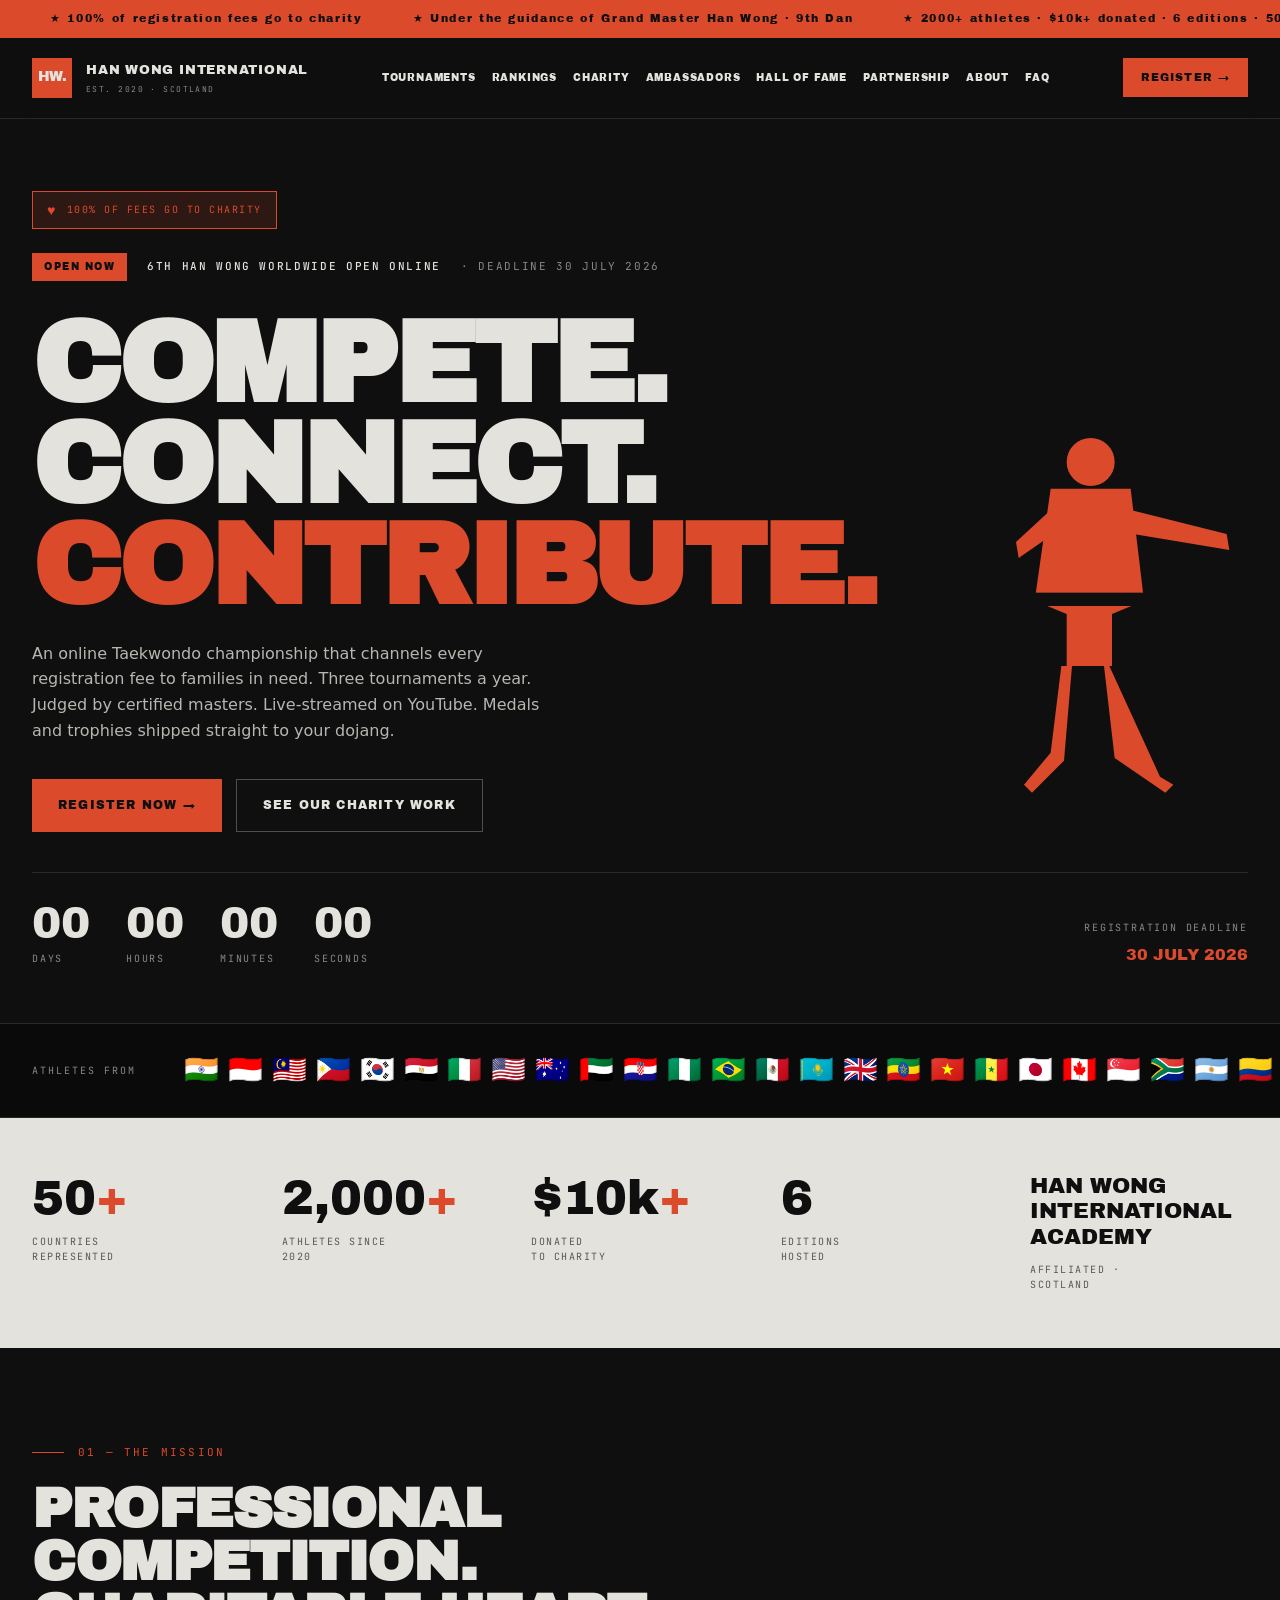
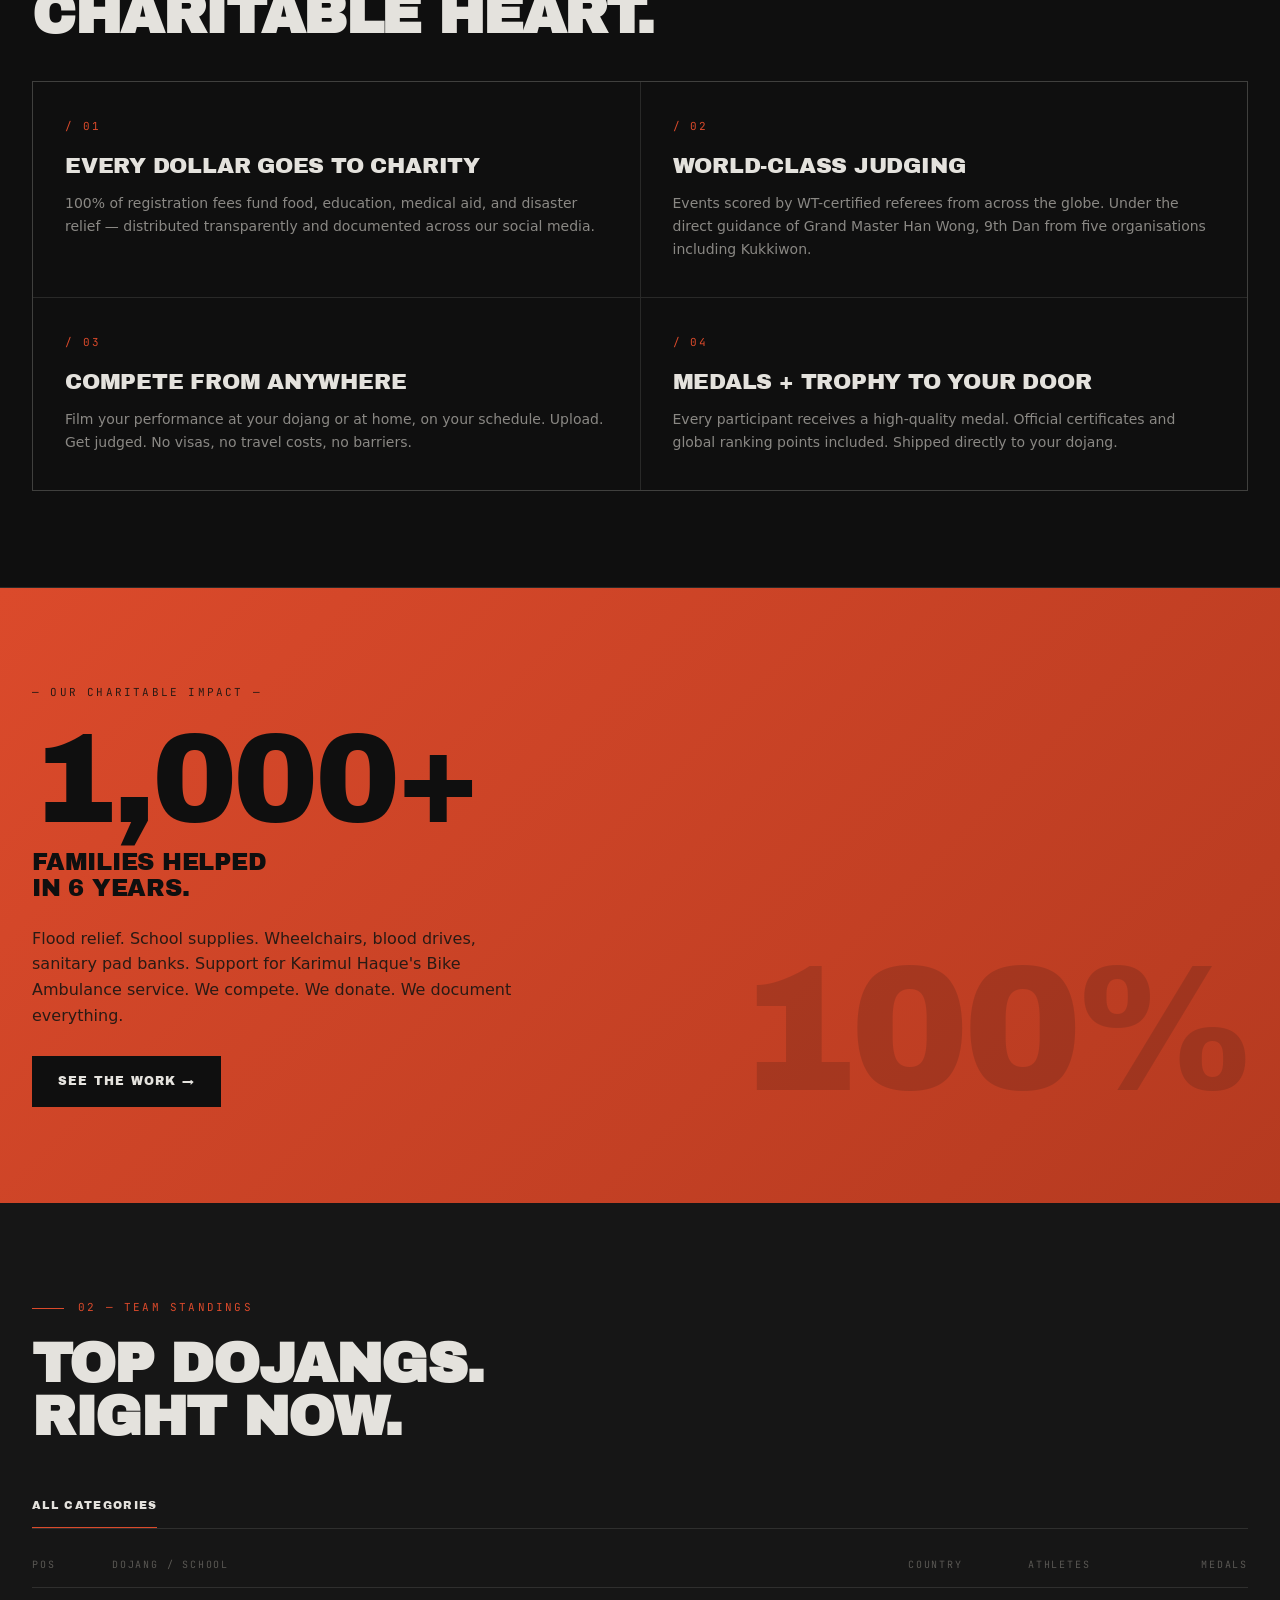
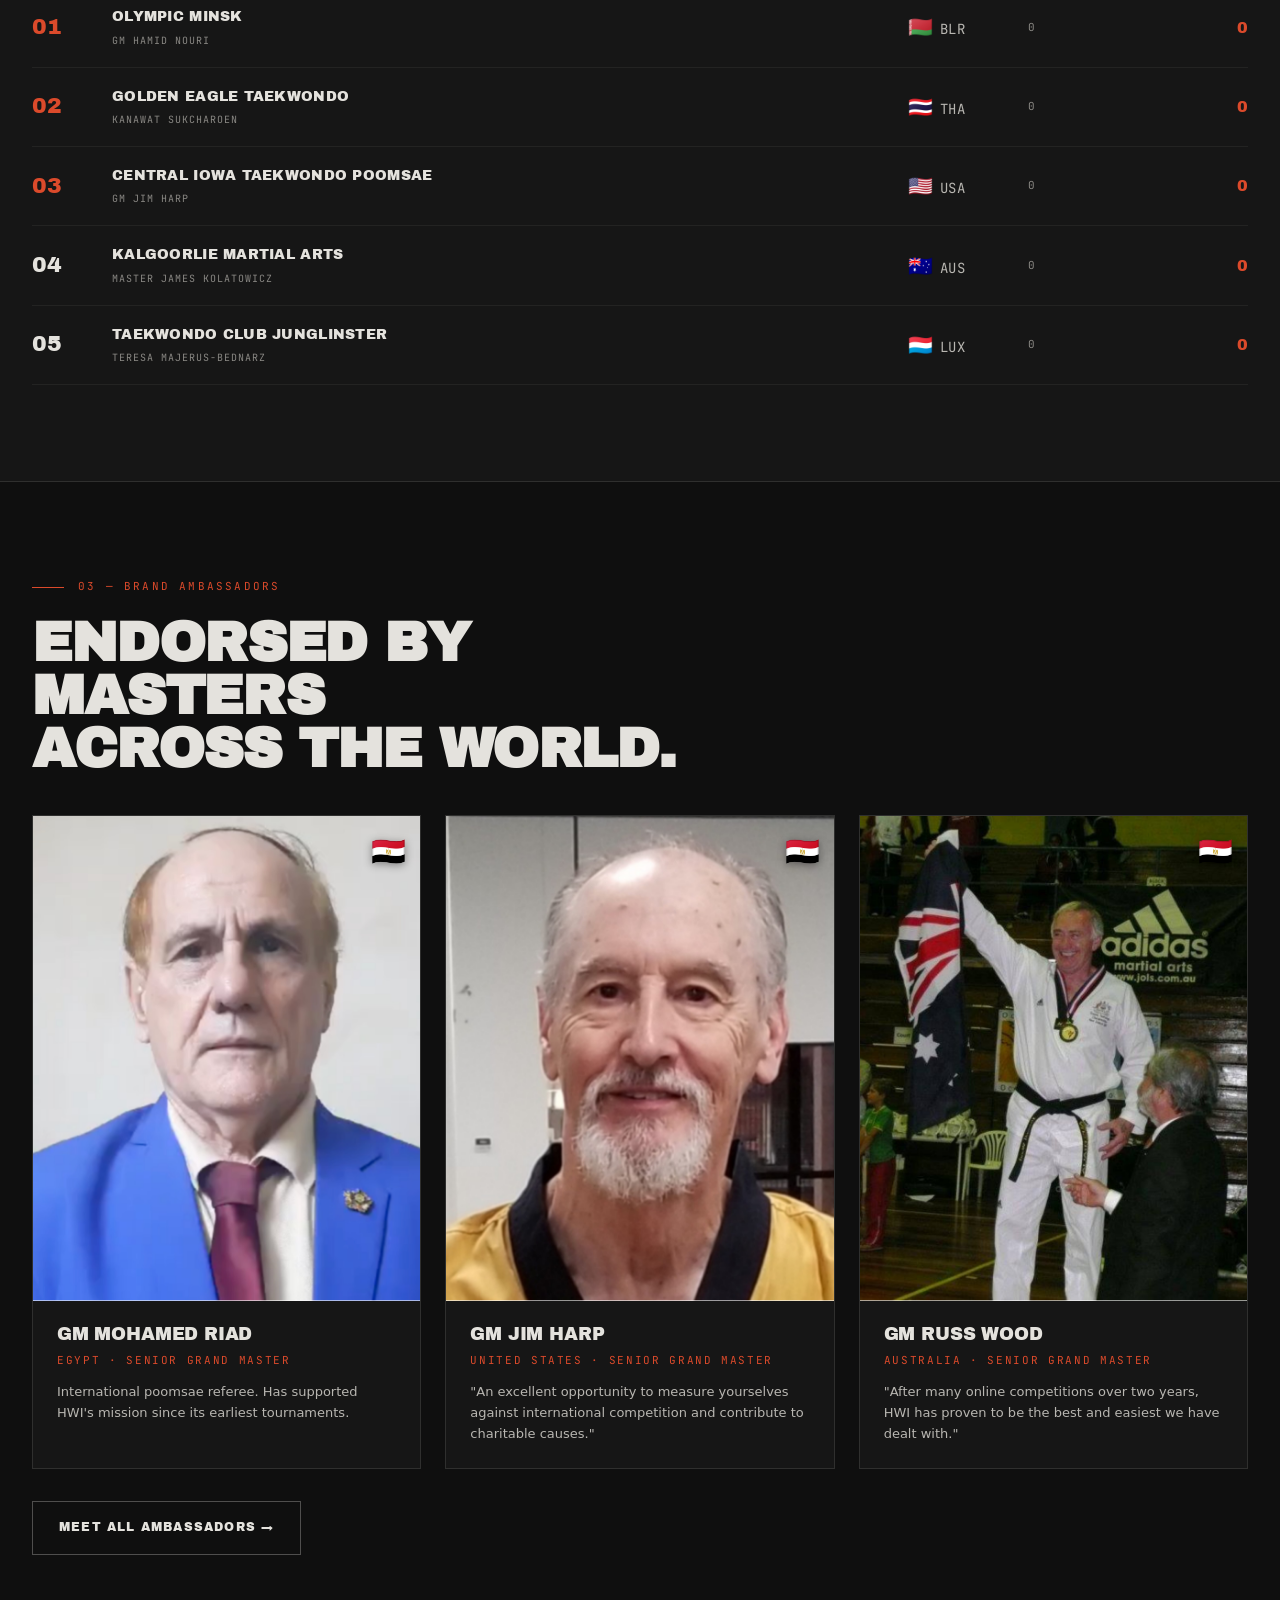
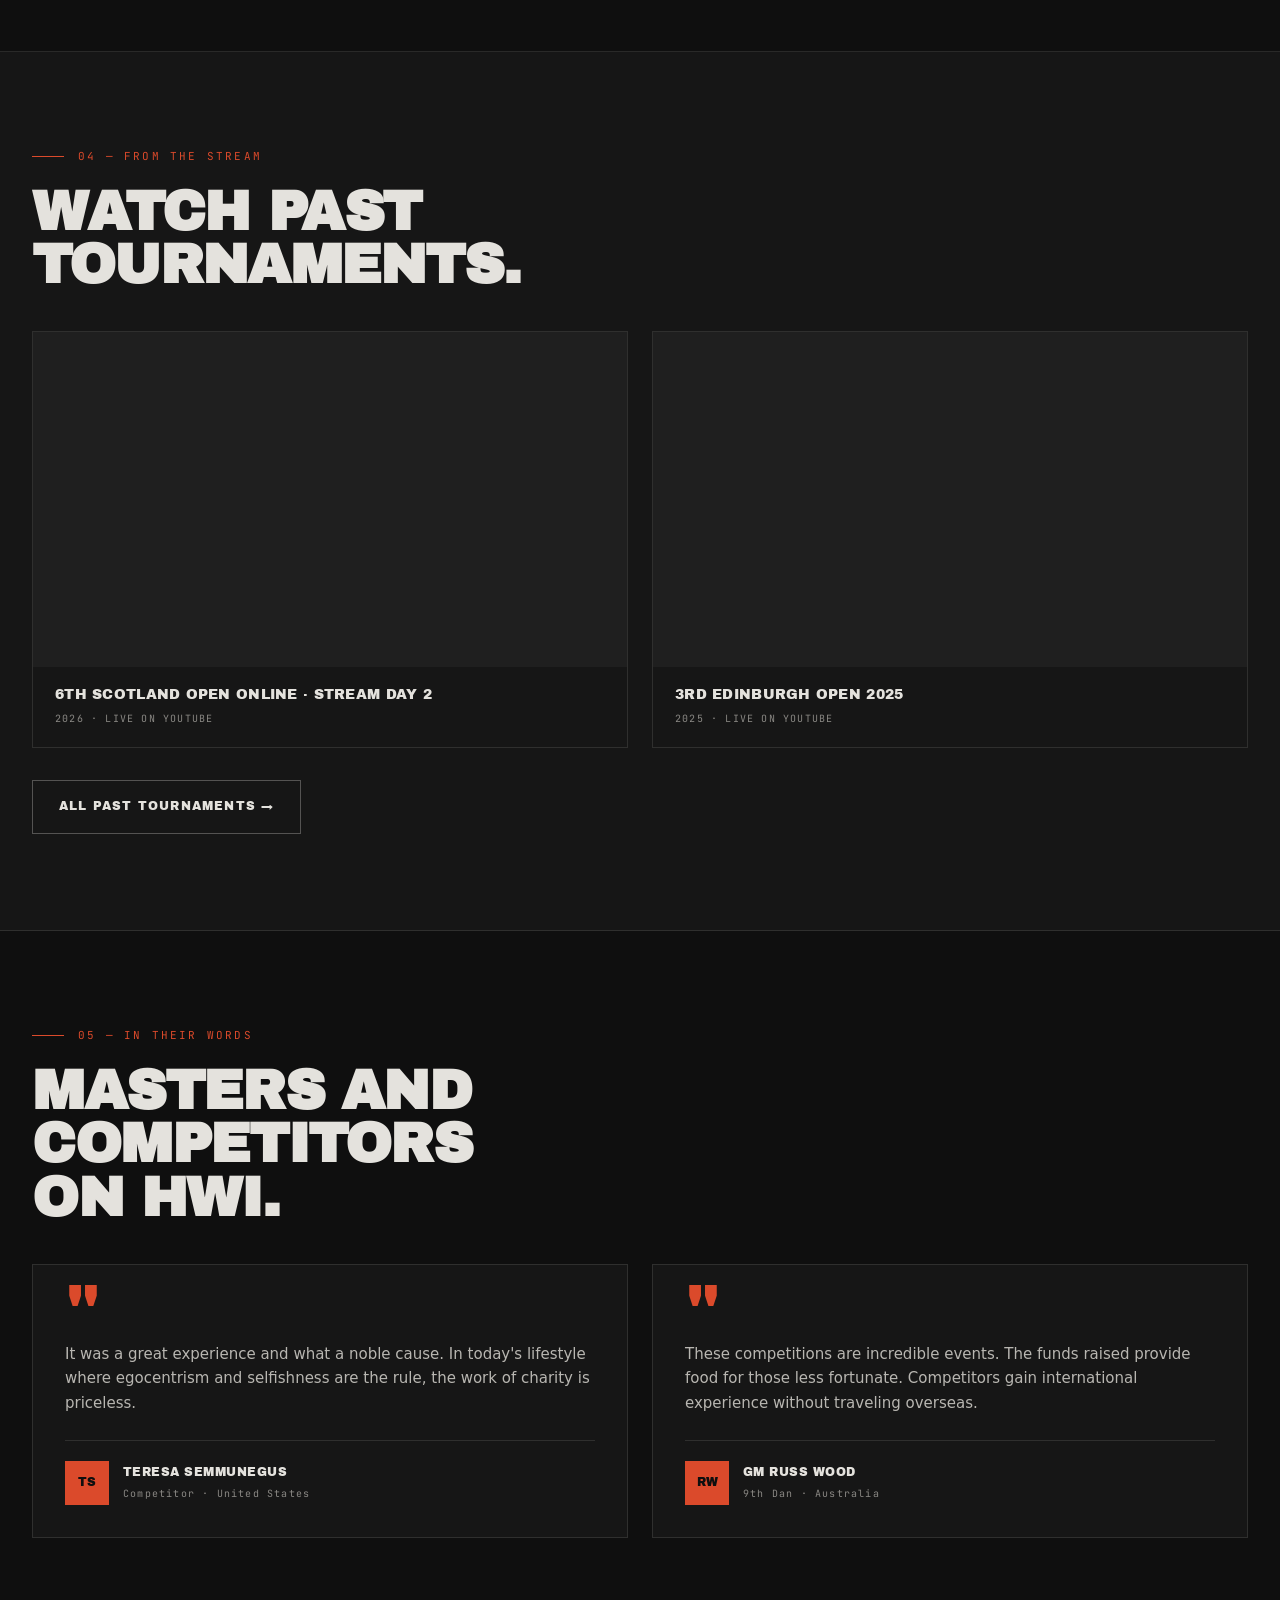
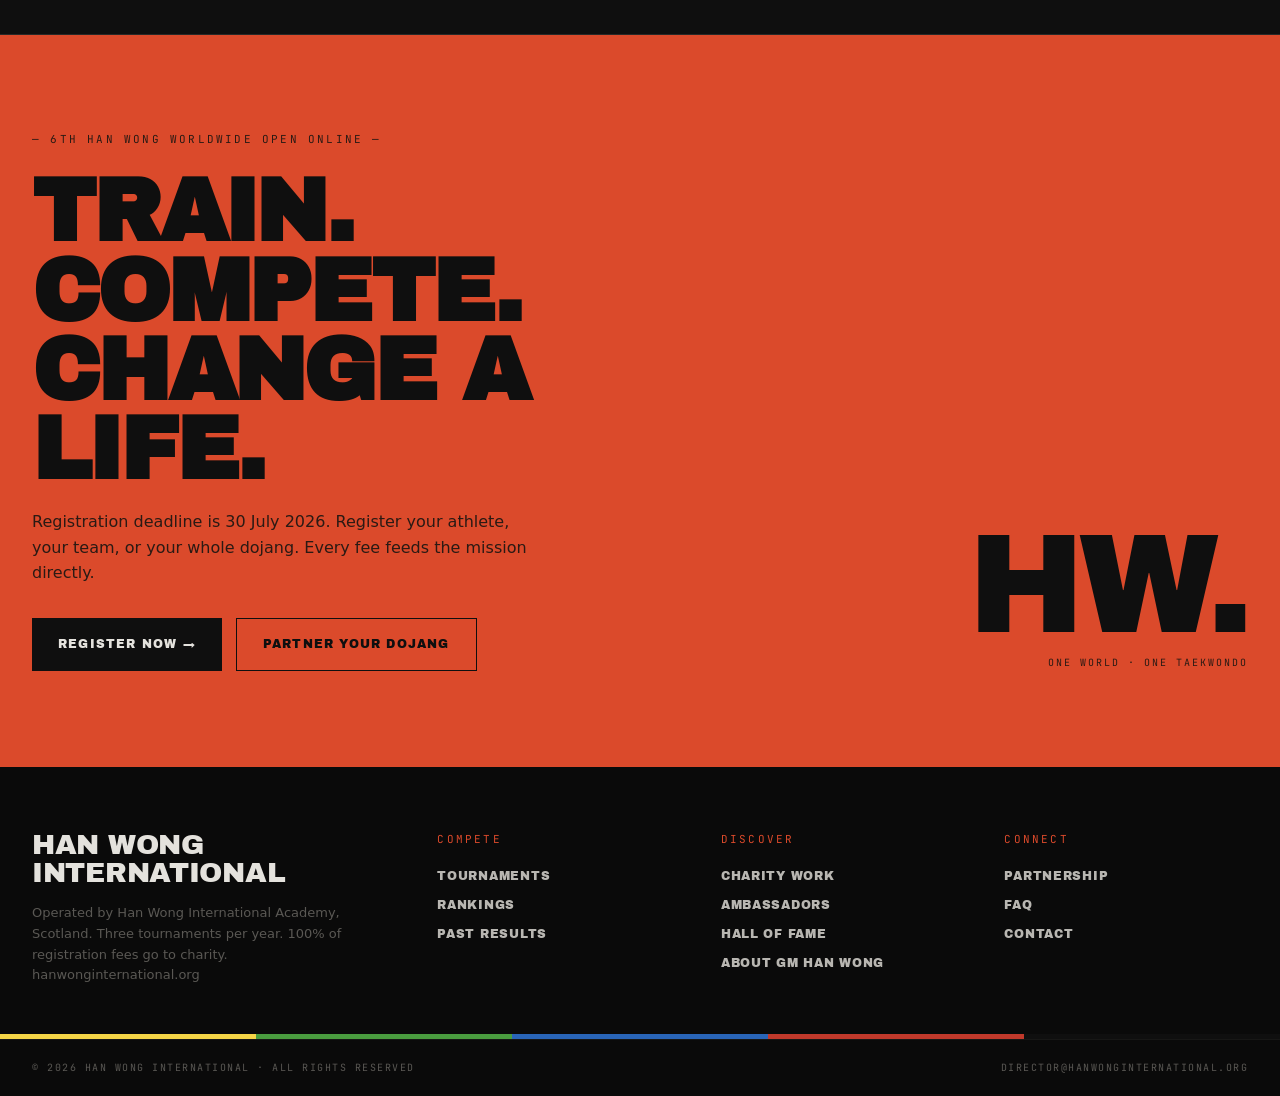
==== index.html @ 851ef368 "First Commit" ====
<!DOCTYPE html>
<html lang="en">
<head>
<meta charset="UTF-8">
<meta name="viewport" content="width=device-width, initial-scale=1.0">
<title>Han Wong International — Compete. Connect. Contribute.</title>
<meta name="description" content="Online Taekwondo championship organised from Scotland. 100% of registration fees go to charity. Under the guidance of Grand Master Han Wong, 9th Dan.">
<link rel="preconnect" href="https://fonts.googleapis.com">
<link rel="preconnect" href="https://fonts.gstatic.com" crossorigin>
<link href="https://fonts.googleapis.com/css2?family=Archivo+Black&family=JetBrains+Mono:wght@400;500&display=swap" rel="stylesheet">
<link href="https://fonts.bunny.net/css?family=aileron:400,500,700" rel="stylesheet">
<link rel="stylesheet" href="assets/styles.css">
<link rel="icon" type="image/png" href="assets/logo.png">


</head>
<body>

  <!-- HWI Registration Popup -->
<div class="hwi-popup-overlay" id="hwiPopup">
  <div class="hwi-popup">
    <button class="hwi-popup-close" onclick="closeHwiPopup()">✕</button>
    <div class="hwi-popup-tag">★ Han Wong International</div>
    <h2>Stay in the<br>loop.</h2>
    <p>Get tournament announcements, registration deadlines, results, and charity updates — straight to your inbox. No spam. One email per tournament cycle.</p>
    <form class="hwi-popup-form" action="https://formspree.io/f/xbdvjlvo" method="POST" onsubmit="handleHwiSubmit(event)">
      <input type="text" name="name" placeholder="Your name" required>
      <input type="email" name="email" placeholder="Your email address" required>
      <input type="hidden" name="source" value="Popup Signup">
      <button type="submit">Subscribe to Updates →</button>
    </form>
    <div class="hwi-popup-success" id="hwiSuccess">You're in. We'll be in touch.</div>
    <button class="hwi-popup-skip" onclick="closeHwiPopup()">No thanks, maybe later</button>
  </div>
</div>

<script>
(function() {
  var shownCount = 0;

  function showPopup() {
    if (shownCount >= 2) return;
    document.getElementById('hwiPopup').classList.add('active');
    shownCount++;
  }

  function closeHwiPopup() {
    document.getElementById('hwiPopup').classList.remove('active');
    if (shownCount < 2) {
      setTimeout(showPopup, 20000);
    }
  }

  window.closeHwiPopup = closeHwiPopup;

  window.handleHwiSubmit = function(e) {
    e.preventDefault();
    var form = e.target;
    fetch(form.action, {
      method: 'POST',
      body: new FormData(form),
      headers: { 'Accept': 'application/json' }
    }).then(function() {
      form.style.display = 'none';
      document.getElementById('hwiSuccess').style.display = 'block';
      setTimeout(function() {
        document.getElementById('hwiPopup').classList.remove('active');
      }, 2500);
    });
  };

  setTimeout(showPopup, 8000);
})();
</script>
<div class="ticker">
  <div class="ticker-track">
    <span>★ 100% of registration fees go to charity</span>
    <span>★ Under the guidance of Grand Master Han Wong · 9th Dan</span>
    <span>★ 2000+ athletes · $10k+ donated · 6 editions · 50+ countries</span>
    <span>★ 100% of registration fees go to charity</span>
    <span>★ Under the guidance of Grand Master Han Wong · 9th Dan</span>
    <span>★ 2000+ athletes · $10k+ donated · 6 editions · 50+ countries</span>
  </div>
</div>

<header class="nav">
  <div class="nav-inner">
    <a class="brand" href="index.html">
      <div class="brand-mark">HW.</div>
      <div class="brand-name">Han Wong International<span class="sub">Est. 2020 · Scotland</span></div>
    </a>
    <nav class="navlinks">
      <a href="tournaments.html">Tournaments</a>
      <a href="rankings.html">Rankings</a>
      <a href="charity.html">Charity</a>
      <a href="brand-ambassadors.html">Ambassadors</a>
      <a href="hall-of-fame.html">Hall of Fame</a>
      <a href="partnership.html">Partnership</a>
      <a href="about.html">About</a>
      <a href="faq.html">FAQ</a>
    </nav>
    <a class="btn btn-primary btn-sm" href="https://forms.gle/E5Y1nCm2iuvZ8F46A" target="_blank">Register →</a>
    <button class="nav-toggle" aria-label="Menu">Menu</button>
  </div>
</header>

<section class="hero">
  <div class="wrap">
    <div class="charity-badge">100% of fees go to charity</div>
    <div class="hero-meta">
      <span class="pill">Open Now</span>
      <span><b>6th Han Wong Worldwide Open Online</b></span>
      <span>· Deadline 30 July 2026</span>
    </div>

    <div class="hero-grid">
      <div>
        <h1>Compete.<br>Connect.<br><span class="accent">Contribute.</span></h1>
        <p class="hero-sub">An online Taekwondo championship that channels every registration fee to families in need. Three tournaments a year. Judged by certified masters. Live-streamed on YouTube. Medals and trophies shipped straight to your dojang.</p>
        <div class="hero-actions">
          <a class="btn btn-primary" href="https://forms.gle/E5Y1nCm2iuvZ8F46A" target="_blank">Register Now →</a>
          <a class="btn btn-ghost" href="https://www.facebook.com/profile.php?id=100063790375715&sk=photos" target="_blank">See Our Charity Work</a>
        </div>
      </div>
      <div class="hero-figure">
        <svg viewBox="0 0 240 320" xmlns="http://www.w3.org/2000/svg" aria-hidden="true">
          <g fill="#db4a2b">
            <circle cx="122" cy="42" r="18"/>
            <path d="M 92 62 L 152 62 L 162 146 L 138 156 L 138 195 L 104 195 L 104 156 L 80 146 Z"/>
            <rect x="78" y="140" width="86" height="10" fill="#0f0f0f"/>
            <path d="M 152 78 L 224 96 L 226 108 L 154 96 Z"/>
            <path d="M 92 78 L 66 102 L 68 114 L 94 96 Z"/>
            <path d="M 108 195 L 102 266 L 78 290 L 72 284 L 92 260 L 100 195 Z"/>
            <path d="M 136 195 L 174 278 L 184 284 L 178 290 L 140 264 L 132 195 Z"/>
          </g>
        </svg>
      </div>
    </div>

    <div class="countdown" data-countdown="2026-07-30T23:59:00Z">
      <div class="countdown-unit"><div class="countdown-num" data-d>00</div><div class="countdown-lbl">Days</div></div>
      <div class="countdown-unit"><div class="countdown-num" data-h>00</div><div class="countdown-lbl">Hours</div></div>
      <div class="countdown-unit"><div class="countdown-num" data-m>00</div><div class="countdown-lbl">Minutes</div></div>
      <div class="countdown-unit"><div class="countdown-num" data-s>00</div><div class="countdown-lbl">Seconds</div></div>
      <div class="countdown-info">
        <div class="label">Registration Deadline</div>
        <div class="value">30 July 2026</div>
      </div>
    </div>
  </div>
</section>

<div class="flag-strip">
  <div class="flag-track">
    <span class="flag-label">Athletes from</span>
    <span>🇮🇳 🇮🇩 🇲🇾 🇵🇭 🇰🇷 🇪🇬 🇮🇹 🇺🇸 🇦🇺 🇦🇪 🇭🇷 🇳🇬 🇧🇷 🇲🇽 🇰🇿 🇬🇧 🇪🇹 🇻🇳 🇸🇳 🇯🇵 🇨🇦 🇸🇬 🇿🇦 🇦🇷 🇨🇴 🇨🇱 🇵🇪 🇹🇷 🇸🇦 🇶🇦 🇵🇰 🇧🇩 🇱🇰 🇳🇵 🇹🇭 🇲🇲 🇰🇭 🇰🇪 🇬🇭 🇩🇪 🇫🇷 🇪🇸 🇵🇹 🇳🇱 🇸🇪 🇮🇪 🇲🇦 🇹🇳 🇩🇿 🇮🇱 🇮🇳 🇮🇩 🇲🇾 🇵🇭 🇰🇷 🇪🇬 🇮🇹 🇺🇸 🇦🇺 🇦🇪 🇭🇷 🇳🇬 🇧🇷 🇲🇽 🇰🇿 🇬🇧 🇪🇹 🇻🇳 🇸🇳 🇯🇵 🇨🇦 🇸🇬 🇿🇦 🇦🇷 🇨🇴 🇨🇱 🇵🇪 🇹🇷 🇸🇦 🇶🇦 🇵🇰 🇧🇩 🇱🇰 🇳🇵 🇹🇭 🇲🇲 🇰🇭 🇰🇪 🇬🇭 🇩🇪 🇫🇷 🇪🇸 🇵🇹 🇳🇱 🇸🇪 🇮🇪 🇲🇦 🇹🇳 🇩🇿 🇮🇱</span>
  </div>
</div>

<section class="trust">
  <div class="trust-grid">
    <div><div class="trust-num">50<span class="plus">+</span></div><div class="trust-lbl">Countries<br>represented</div></div>
    <div><div class="trust-num">2,000<span class="plus">+</span></div><div class="trust-lbl">Athletes since<br>2020</div></div>
    <div><div class="trust-num">$10k<span class="plus">+</span></div><div class="trust-lbl">Donated<br>to charity</div></div>
    <div><div class="trust-num">6<span class="plus"></span></div><div class="trust-lbl">Editions<br>hosted</div></div>
    <div><div class="trust-num small">HAN WONG<br>INTERNATIONAL<br>ACADEMY</div><div class="trust-lbl">Affiliated ·<br>Scotland</div></div>
  </div>
</section>

<section class="section">
  <div class="wrap">
    <div class="section-label">01 — The Mission</div>
    <h2 class="section-h">Professional competition.<br>Charitable heart.</h2>
    <div class="why-grid">
      <div class="why-cell"><div class="why-num">/ 01</div><div class="why-h">Every Dollar Goes to Charity</div><div class="why-p">100% of registration fees fund food, education, medical aid, and disaster relief — distributed transparently and documented across our social media.</div></div>
      <div class="why-cell"><div class="why-num">/ 02</div><div class="why-h">World-Class Judging</div><div class="why-p">Events scored by WT-certified referees from across the globe. Under the direct guidance of Grand Master Han Wong, 9th Dan from five organisations including Kukkiwon.</div></div>
      <div class="why-cell"><div class="why-num">/ 03</div><div class="why-h">Compete from Anywhere</div><div class="why-p">Film your performance at your dojang or at home, on your schedule. Upload. Get judged. No visas, no travel costs, no barriers.</div></div>
      <div class="why-cell"><div class="why-num">/ 04</div><div class="why-h">Medals + Trophy to Your Door</div><div class="why-p">Every participant receives a high-quality medal. Official certificates and global ranking points included. Shipped directly to your dojang.</div></div>
    </div>
  </div>
</section>

<section class="charity-hero">
  <div class="wrap">
    <div class="hero-grid">
      <div>
        <div style="font-family: var(--mono); font-size: 11px; letter-spacing: 0.2em; color: #2a1a14; text-transform: uppercase; margin-bottom: 20px;">— Our Charitable Impact —</div>
        <div class="charity-stat">1,000+</div>
        <div style="font-family: var(--display); font-size: 24px; color: var(--bg); text-transform: uppercase; letter-spacing: -0.01em; margin-top: 12px; line-height: 1.1;">Families helped<br>in 6 years.</div>
        <p style="font-size: 16px; color: #2a1a14; max-width: 480px; margin: 24px 0 28px; line-height: 1.6;">Flood relief. School supplies. Wheelchairs, blood drives, sanitary pad banks. Support for Karimul Haque's Bike Ambulance service. We compete. We donate. We document everything.</p>
        <a class="btn btn-dark" href="https://www.facebook.com/profile.php?id=100063790375715&sk=photos" target="_blank">See the work →</a>
      </div>
      <div style="font-family: var(--display); font-size: 14vw; line-height: 0.85; color: var(--bg); opacity: 0.15; text-align: right; letter-spacing: -0.04em;">100%</div>
    </div>
  </div>
</section>

<section class="section rankings-bg">
  <div class="wrap">
    <div class="section-label">02 — Team Standings</div>
    <h2 class="section-h">Top dojangs.<br>Right now.</h2>
    <div class="rank-tabs">
      <button class="rank-tab active">All categories</button>
    </div>
    <div class="rank-table">
      <div class="rank-header">
        <span>Pos</span><span>Dojang / School</span><span>Country</span><span>Athletes</span><span class="rank-pts-h">Medals</span>
      </div>
     <div class="rank-row">
        <div class="rank-pos top">01</div>
        <div><div class="rank-name">Olympic Minsk</div><div class="rank-info">GM Hamid Nouri</div></div>
        <div class="rank-country"><span class="flag-emoji">🇧🇾</span>BLR</div>
        <div class="rank-cat">0</div>
        <div class="rank-pts">0</div>
      </div>
      <div class="rank-row">
        <div class="rank-pos top">02</div>
        <div><div class="rank-name">Golden Eagle Taekwondo</div><div class="rank-info">Kanawat Sukcharoen</div></div>
        <div class="rank-country"><span class="flag-emoji">🇹🇭</span>THA</div>
        <div class="rank-cat">0</div>
        <div class="rank-pts">0</div>
      </div>
      <div class="rank-row">
        <div class="rank-pos top">03</div>
        <div><div class="rank-name">Central Iowa Taekwondo Poomsae </div><div class="rank-info">GM Jim Harp </div></div>
        <div class="rank-country"><span class="flag-emoji">🇺🇸</span>USA</div>
        <div class="rank-cat">0</div>
        <div class="rank-pts">0</div>
      </div>
      <div class="rank-row">
        <div class="rank-pos ">04</div>
        <div><div class="rank-name">Kalgoorlie Martial Arts</div><div class="rank-info">Master James Kolatowicz</div></div>
        <div class="rank-country"><span class="flag-emoji">🇦🇺</span>AUS</div>
       <div class="rank-cat">0</div>
        <div class="rank-pts">0</div>
      </div>
      <div class="rank-row">
        <div class="rank-pos ">05</div>
        <div><div class="rank-name">Taekwondo Club Junglinster</div><div class="rank-info">Teresa Majerus-Bednarz</div></div>
        <div class="rank-country"><span class="flag-emoji">🇱🇺</span>LUX</div>
        <div class="rank-cat">0</div>
        <div class="rank-pts">0</div>
      </div>
</section>

<section class="section">
  <div class="wrap">
    <div class="section-label">03 — Brand Ambassadors</div>
    <h2 class="section-h">Endorsed by masters<br>across the world.</h2>
    <div class="amb-grid">
      <div class="amb-card">
<div class="amb-img">
  <span class="amb-flag">🇪🇬</span>
  <img src="assets/images/15.jpg" alt="GM Mohamed Riad">
</div>        <div class="amb-body"><div class="amb-name">GM Mohamed Riad</div><div class="amb-meta">Egypt · Senior Grand Master</div><div class="amb-bio">International poomsae referee. Has supported HWI's mission since its earliest tournaments.</div></div>
      </div>
      <div class="amb-card">
<div class="amb-img">
  <span class="amb-flag">🇪🇬</span>
  <img src="assets/images/5.jpg" alt="GM Jim Harp">
</div>        <div class="amb-body"><div class="amb-name">GM Jim Harp</div><div class="amb-meta">United States · Senior Grand Master</div><div class="amb-bio">"An excellent opportunity to measure yourselves against international competition and contribute to charitable causes."</div></div>
      </div>
      <div class="amb-card">
<div class="amb-img">
  <span class="amb-flag">🇪🇬</span>
  <img src="assets/images/7.jpg" alt="GM Russ Wood">
</div>        <div class="amb-body"><div class="amb-name">GM Russ Wood</div><div class="amb-meta">Australia · Senior Grand Master</div><div class="amb-bio">"After many online competitions over two years, HWI has proven to be the best and easiest we have dealt with."</div></div>
      </div>
    </div>
    <div style="margin-top: 32px;"><a class="btn btn-ghost" href="brand-ambassadors.html">Meet All Ambassadors →</a></div>
  </div>
</section>

<section class="section rankings-bg">
  <div class="wrap">
    <div class="section-label">04 — From the Stream</div>
    <h2 class="section-h">Watch past tournaments.</h2>
    <div class="video-grid">
      <div class="video-card">
        <div class="video-embed"><iframe src="https://www.youtube.com/embed/KEr1-pXY8js?si=3-Jmxr0Rd4f1_wq-" title="6th Scotland Open" frameborder="0" allowfullscreen></iframe></div>
        <div class="video-meta"><div class="video-title">6th Scotland Open Online · Stream Day 2</div><div class="video-sub">2026 · Live on YouTube</div></div>
      </div>
      <div class="video-card">
        <div class="video-embed"><iframe src="https://www.youtube.com/embed/BijSCNeOGR8?si=LrLbO0dbvV2IwRLr" title="3rd Edinburgh Open 2025" frameborder="0" allowfullscreen></iframe></div>
        <div class="video-meta"><div class="video-title">3rd Edinburgh Open 2025</div><div class="video-sub">2025 · Live on YouTube</div></div>
      </div>
    </div>
    <div style="margin-top: 32px;"><a class="btn btn-ghost" href="past-results.html">All Past Tournaments →</a></div>
  </div>
</section>

<section class="section">
  <div class="wrap">
    <div class="section-label">05 — In Their Words</div>
    <h2 class="section-h">Masters and competitors<br>on HWI.</h2>
    <div class="test-grid">
      <div class="test-card">
        <div class="test-quote">"</div>
        <p class="test-body">It was a great experience and what a noble cause. In today's lifestyle where egocentrism and selfishness are the rule, the work of charity is priceless.</p>
        <div class="test-meta"><div class="test-avatar">TS</div><div><div class="test-name">Teresa Semmunegus</div><div class="test-role">Competitor · United States</div></div></div>
      </div>
      <div class="test-card">
        <div class="test-quote">"</div>
        <p class="test-body">These competitions are incredible events. The funds raised provide food for those less fortunate. Competitors gain international experience without traveling overseas.</p>
        <div class="test-meta"><div class="test-avatar">RW</div><div><div class="test-name">GM Russ Wood</div><div class="test-role">9th Dan · Australia</div></div></div>
      </div>
    </div>
  </div>
</section>

<section class="final-cta">
  <div class="final-cta-inner">
    <div>
      <div class="label">— 6th Han Wong Worldwide Open Online —</div>
      <h2>Train. Compete.<br>Change a life.</h2>
      <p>Registration deadline is 30 July 2026. Register your athlete, your team, or your whole dojang. Every fee feeds the mission directly.</p>
      <div style="display: flex; gap: 14px; flex-wrap: wrap;">
        <a class="btn btn-dark" href="https://forms.gle/E5Y1nCm2iuvZ8F46A" target="_blank">Register Now →</a>
        <a class="btn btn-ghost" style="border-color: #0f0f0f; color: #0f0f0f;" href="https://forms.gle/8B7C7b8syNo3ztLY7" target="_blank">Partner Your Dojang</a>
      </div>
    </div>
    <div class="final-cta-mark"><div class="mark">HW.</div><div class="stamp">One World · One Taekwondo</div></div>
  </div>
</section>

<footer class="footer">
  <div class="footer-inner">
    <div>
      <div class="foot-tag">Han Wong<br>International</div>
      <div class="foot-small">Operated by Han Wong International Academy, Scotland. Three tournaments per year. 100% of registration fees go to charity. hanwonginternational.org</div>
    </div>
    <div>
      <div class="foot-h">Compete</div>
      <a class="foot-link" href="tournaments.html">Tournaments</a>
      <a class="foot-link" href="rankings.html">Rankings</a>
      <a class="foot-link" href="past-results.html">Past Results</a>
    </div>
    <div>
      <div class="foot-h">Discover</div>
      <a class="foot-link" href="charity.html">Charity Work</a>
      <a class="foot-link" href="brand-ambassadors.html">Ambassadors</a>
      <a class="foot-link" href="hall-of-fame.html">Hall of Fame</a>
      <a class="foot-link" href="about.html">About GM Han Wong</a>
    </div>
    <div>
      <div class="foot-h">Connect</div>
      <a class="foot-link" href="partnership.html">Partnership</a>
      <a class="foot-link" href="faq.html">FAQ</a>
      <a class="foot-link" href="contact.html">Contact</a>
    </div>
  </div>
  <div class="belt-strip">
    <div class="belt-yellow"></div><div class="belt-green"></div><div class="belt-blue"></div><div class="belt-red"></div><div class="belt-black"></div>
  </div>
  <div class="copyright">
    <span>© 2026 Han Wong International · All rights reserved</span>
    <span>director@hanwonginternational.org</span>
  </div>
</footer>

<script src="assets/script.js"></script>
</body>
</html>
---- assets/styles.css ----
/* =========================================================
   HWI — Han Wong International
   Master stylesheet · v2
   ========================================================= */

:root {
  --orange: #db4a2b;
  --orange-dark: #b53a20;
  --orange-soft: #f4a896;
  --cream: #e4e2dd;
  --cream-dim: #b8b6b1;
  --bg: #0f0f0f;
  --bg-2: #161616;
  --bg-3: #1f1f1f;
  --bg-4: #0a0a0a;
  --muted: #8a8884;
  --muted-2: #5a5854;
  --rule: rgba(228, 226, 221, 0.12);
  --rule-soft: rgba(228, 226, 221, 0.06);
  --rule-strong: rgba(228, 226, 221, 0.3);

  --display: 'Archivo Black', 'Arial Black', sans-serif;
  --body: 'Aileron', system-ui, -apple-system, sans-serif;
  --mono: 'JetBrains Mono', ui-monospace, monospace;
}

* { box-sizing: border-box; margin: 0; padding: 0; }
html { scroll-behavior: smooth; }
body {
  background: var(--bg);
  color: var(--cream);
  font-family: var(--body);
  font-size: 16px;
  line-height: 1.6;
  -webkit-font-smoothing: antialiased;
  text-rendering: optimizeLegibility;
}
a { color: inherit; text-decoration: none; }
img { max-width: 100%; display: block; }
button { font-family: inherit; cursor: pointer; }

/* Type */
.display { font-family: var(--display); text-transform: uppercase; letter-spacing: -0.02em; line-height: 0.95; }
.mono { font-family: var(--mono); text-transform: uppercase; letter-spacing: 0.12em; font-weight: 500; }
.accent { color: var(--orange); }
.muted { color: var(--muted); }
.cream-dim { color: var(--cream-dim); }

/* Layout */
.wrap { max-width: 1280px; margin: 0 auto; padding: 0 32px; }
.wrap-narrow { max-width: 980px; margin: 0 auto; padding: 0 32px; }
.section { padding: 96px 0; border-bottom: 1px solid var(--rule); }
.section-tight { padding: 64px 0; border-bottom: 1px solid var(--rule); }
.section-cream { background: var(--cream); color: var(--bg); }
.section-cream .section-h { color: var(--bg); }
.section-cream .section-label { color: var(--orange); }
.section-cream .section-label::before { background: var(--orange); }

.section-label {
  font-family: var(--mono);
  font-size: 11px;
  letter-spacing: 0.2em;
  color: var(--orange);
  text-transform: uppercase;
  margin-bottom: 20px;
  display: flex;
  align-items: center;
  gap: 14px;
}
.section-label::before { content: ""; width: 32px; height: 1px; background: var(--orange); }
.section-h {
  font-family: var(--display);
  font-size: 56px;
  line-height: 0.95;
  letter-spacing: -0.025em;
  text-transform: uppercase;
  color: var(--cream);
  margin: 0 0 40px;
  max-width: 720px;
}

/* Ticker */
.ticker {
  background: var(--orange);
  color: var(--bg);
  padding: 10px 0;
  overflow: hidden;
}
.ticker-track {
  display: flex;
  gap: 50px;
  font-family: var(--display);
  font-size: 11px;
  letter-spacing: 0.15em;
  white-space: nowrap;
  animation: ticker 50s linear infinite;
  padding-left: 50px;
}
@keyframes ticker {
  0% { transform: translateX(0); }
  100% { transform: translateX(-50%); }
}

/* Country flag strip */
.flag-strip {
  background: var(--bg-4);
  padding: 24px 0;
  overflow: hidden;
  border-bottom: 1px solid var(--rule);
}
.flag-track {
  display: flex;
  gap: 32px;
  white-space: nowrap;
  animation: ticker 60s linear infinite;
  font-size: 28px;
  align-items: center;
  padding-left: 32px;
}
.flag-track .flag-label {
  font-family: var(--mono);
  font-size: 10px;
  letter-spacing: 0.2em;
  color: var(--muted);
  text-transform: uppercase;
  margin-right: 16px;
}

/* Nav */
.nav {
  position: sticky;
  top: 0;
  z-index: 50;
  background: rgba(15, 15, 15, 0.92);
  backdrop-filter: blur(20px);
  -webkit-backdrop-filter: blur(20px);
  border-bottom: 1px solid var(--rule);
}
.nav-inner {
  display: flex;
  align-items: center;
  justify-content: space-between;
  padding: 20px 32px;
  max-width: 1280px;
  margin: 0 auto;
}
.brand { display: flex; align-items: center; gap: 14px; text-decoration: none; }
.brand-mark {
  width: 40px;
  height: 40px;
  background: var(--orange);
  display: flex;
  align-items: center;
  justify-content: center;
  font-family: var(--display);
  font-size: 14px;
  color: var(--cream);
  letter-spacing: -0.04em;
}
.brand-name {
  font-family: var(--display);
  font-size: 13px;
  letter-spacing: 0.06em;
  text-transform: uppercase;
  color: var(--cream);
}
.brand-name .sub {
  display: block;
  font-family: var(--mono);
  font-size: 8px;
  letter-spacing: 0.18em;
  color: var(--muted);
  margin-top: 2px;
  font-weight: 400;
  text-transform: uppercase;
}
.navlinks { display: flex; gap: 24px; align-items: center; }
.navlinks a {
  font-family: var(--display);
  font-size: 11px;
  letter-spacing: 0.1em;
  text-transform: uppercase;
  color: var(--cream);
  transition: color 0.2s;
}
.navlinks a:hover, .navlinks a.active { color: var(--orange); }
.nav-toggle {
  display: none;
  background: transparent;
  border: 1px solid var(--rule-strong);
  color: var(--cream);
  padding: 10px 12px;
  font-family: var(--display);
  font-size: 11px;
  letter-spacing: 0.1em;
  text-transform: uppercase;
}

/* Buttons */
.btn {
  display: inline-flex;
  align-items: center;
  gap: 10px;
  padding: 16px 26px;
  font-family: var(--display);
  font-size: 12px;
  letter-spacing: 0.1em;
  text-transform: uppercase;
  border: none;
  cursor: pointer;
  text-decoration: none;
  transition: transform 0.15s, background 0.2s, color 0.2s;
}
.btn:hover { transform: translateY(-1px); }
.btn-primary { background: var(--orange); color: var(--bg); }
.btn-primary:hover { background: #f0573a; }
.btn-ghost { background: transparent; color: var(--cream); border: 1px solid var(--rule-strong); }
.btn-ghost:hover { border-color: var(--orange); color: var(--orange); }
.btn-dark { background: var(--bg); color: var(--cream); }
.btn-sm { padding: 11px 18px; font-size: 11px; }

/* Hero */
.hero {
  padding: 72px 0 56px;
  position: relative;
  overflow: hidden;
  border-bottom: 1px solid var(--rule);
}
.hero-meta {
  display: flex;
  gap: 20px;
  align-items: center;
  margin-bottom: 32px;
  font-family: var(--mono);
  font-size: 11px;
  letter-spacing: 0.15em;
  text-transform: uppercase;
  color: var(--muted);
  flex-wrap: wrap;
}
.hero-meta b { color: var(--cream); font-weight: 500; }
.pill {
  display: inline-block;
  padding: 6px 12px;
  background: var(--orange);
  color: var(--bg);
  font-family: var(--display);
  font-size: 10px;
  letter-spacing: 0.15em;
  text-transform: uppercase;
}
.hero-grid {
  display: grid;
  grid-template-columns: 1.4fr 1fr;
  gap: 40px;
  align-items: end;
}
.hero h1 {
  font-family: var(--display);
  font-size: clamp(56px, 9vw, 120px);
  line-height: 0.88;
  letter-spacing: -0.035em;
  text-transform: uppercase;
  color: var(--cream);
  margin: 0 0 24px;
}
.hero h1 .accent { color: var(--orange); }
.hero-sub {
  font-size: 16px;
  line-height: 1.6;
  color: var(--cream-dim);
  max-width: 540px;
  margin: 0 0 36px;
}
.hero-actions { display: flex; gap: 14px; flex-wrap: wrap; }
.hero-figure {
  width: 100%;
  display: flex;
  justify-content: flex-end;
  align-items: flex-end;
}
.hero-figure svg { width: 100%; max-width: 320px; height: auto; }
.charity-badge {
  display: inline-flex;
  align-items: center;
  gap: 10px;
  padding: 10px 14px;
  background: rgba(219, 74, 43, 0.15);
  border: 1px solid var(--orange);
  font-family: var(--mono);
  font-size: 10px;
  letter-spacing: 0.15em;
  color: var(--orange);
  text-transform: uppercase;
  margin-bottom: 24px;
}
.charity-badge::before {
  content: "♥";
  font-size: 14px;
  line-height: 1;
}

.countdown {
  display: flex;
  gap: 24px;
  margin-top: 40px;
  padding-top: 28px;
  border-top: 1px solid var(--rule);
  flex-wrap: wrap;
  align-items: end;
}
.countdown-unit { min-width: 70px; }
.countdown-num { font-family: var(--display); font-size: 44px; color: var(--cream); line-height: 1; }
.countdown-lbl {
  font-family: var(--mono);
  font-size: 10px;
  letter-spacing: 0.18em;
  color: var(--muted);
  margin-top: 6px;
  text-transform: uppercase;
}
.countdown-info { margin-left: auto; text-align: right; }
.countdown-info .label {
  font-family: var(--mono);
  font-size: 10px;
  letter-spacing: 0.18em;
  color: var(--muted);
  text-transform: uppercase;
  margin-bottom: 6px;
}
.countdown-info .value { font-family: var(--display); font-size: 16px; color: var(--orange); text-transform: uppercase; }

/* Trust strip */
.trust {
  background: var(--cream);
  color: var(--bg);
  padding: 56px 0;
}
.trust-grid {
  display: grid;
  grid-template-columns: repeat(5, 1fr);
  gap: 32px;
  max-width: 1280px;
  margin: 0 auto;
  padding: 0 32px;
}
.trust-num { font-family: var(--display); font-size: 48px; line-height: 1; color: var(--bg); }
.trust-num .plus { color: var(--orange); }
.trust-num.small { font-size: 22px; line-height: 1.15; }
.trust-lbl {
  font-family: var(--mono);
  font-size: 10px;
  letter-spacing: 0.15em;
  color: #5a5854;
  margin-top: 12px;
  text-transform: uppercase;
  line-height: 1.5;
}

/* Why grid */
.why-grid {
  display: grid;
  grid-template-columns: 1fr 1fr;
  gap: 1px;
  background: var(--rule);
  border: 1px solid var(--rule);
}
.why-cell { background: var(--bg); padding: 36px 32px; }
.why-num { font-family: var(--mono); font-size: 11px; color: var(--orange); letter-spacing: 0.18em; margin-bottom: 18px; }
.why-h { font-family: var(--display); font-size: 22px; text-transform: uppercase; color: var(--cream); margin-bottom: 14px; line-height: 1.1; letter-spacing: -0.01em; }
.why-p { font-size: 14px; line-height: 1.65; color: var(--muted); }

/* Rankings */
.rankings-bg { background: var(--bg-2); }
.rank-tabs {
  display: flex;
  gap: 0;
  border-bottom: 1px solid var(--rule);
  margin-bottom: 28px;
  overflow-x: auto;
}
.rank-tab {
  padding: 16px 0;
  margin-right: 32px;
  font-family: var(--display);
  font-size: 11px;
  letter-spacing: 0.12em;
  text-transform: uppercase;
  color: var(--muted);
  cursor: pointer;
  background: transparent;
  border: none;
  border-bottom: 2px solid transparent;
  margin-bottom: -1px;
  white-space: nowrap;
  transition: color 0.2s;
}
.rank-tab.active, .rank-tab:hover { color: var(--cream); border-bottom-color: var(--orange); }

.rank-table { width: 100%; }
.rank-row {
  display: grid;
  grid-template-columns: 60px 1fr 100px 100px 100px;
  gap: 20px;
  align-items: center;
  padding: 18px 0;
  border-bottom: 1px solid var(--rule-soft);
}
.rank-header {
  display: grid;
  grid-template-columns: 60px 1fr 100px 100px 100px;
  gap: 20px;
  padding-bottom: 14px;
  font-family: var(--mono);
  font-size: 10px;
  letter-spacing: 0.18em;
  color: var(--muted-2);
  text-transform: uppercase;
  border-bottom: 1px solid var(--rule);
}
.rank-pos { font-family: var(--display); font-size: 22px; color: var(--cream); }
.rank-pos.top { color: var(--orange); }
.rank-name { font-family: var(--display); font-size: 14px; color: var(--cream); text-transform: uppercase; letter-spacing: 0.02em; }
.rank-info { font-family: var(--mono); font-size: 10px; color: var(--muted); letter-spacing: 0.1em; text-transform: uppercase; margin-top: 4px; }
.rank-country { font-family: var(--mono); font-size: 14px; color: var(--cream-dim); letter-spacing: 0.05em; }
.rank-country .flag-emoji { font-size: 20px; margin-right: 6px; }
.rank-cat { font-family: var(--mono); font-size: 11px; color: var(--muted); letter-spacing: 0.1em; text-transform: uppercase; }
.rank-pts { font-family: var(--display); font-size: 16px; color: var(--orange); text-align: right; }
.rank-pts-h { text-align: right; }

/* Brand Ambassador cards */
.amb-grid {
  display: grid;
  grid-template-columns: repeat(3, 1fr);
  gap: 24px;
}
.amb-card { background: var(--bg-2); border: 1px solid var(--rule); transition: border-color 0.2s, transform 0.2s; }
.amb-card:hover { border-color: var(--orange); transform: translateY(-3px); }
.amb-img {
  width: 100%;
  aspect-ratio: 1/1;
  background: var(--bg-3);
  position: relative;
  overflow: hidden;
}
.amb-flag {
  position: absolute;
  top: 14px;
  right: 14px;
  font-size: 28px;
  filter: drop-shadow(0 2px 4px rgba(0,0,0,0.4));
}
.amb-body { padding: 24px; }
.amb-name {
  font-family: var(--display);
  font-size: 18px;
  text-transform: uppercase;
  color: var(--cream);
  letter-spacing: -0.01em;
  margin-bottom: 8px;
  line-height: 1.1;
}
.amb-meta {
  font-family: var(--mono);
  font-size: 11px;
  color: var(--orange);
  letter-spacing: 0.15em;
  text-transform: uppercase;
  margin-bottom: 12px;
}
.amb-bio { font-size: 13px; line-height: 1.6; color: var(--cream-dim); }

/* Gallery */
.gallery {
  display: grid;
  grid-template-columns: repeat(4, 1fr);
  gap: 12px;
}
.tile {
  aspect-ratio: 1/1;
  background: var(--bg-3);
  position: relative;
  overflow: hidden;
  cursor: pointer;
  transition: transform 0.2s;
}
.tile:hover { transform: scale(1.02); }
.tile.big { grid-column: span 2; grid-row: span 2; aspect-ratio: 1/1; }
.tile-label {
  position: absolute;
  bottom: 14px;
  left: 14px;
  font-family: var(--display);
  font-size: 11px;
  color: var(--cream);
  letter-spacing: 0.1em;
  text-transform: uppercase;
  background: rgba(15,15,15,0.7);
  padding: 4px 8px;
}

/* Video embeds */
.video-grid {
  display: grid;
  grid-template-columns: 1fr 1fr;
  gap: 24px;
}
.video-card { background: var(--bg-2); border: 1px solid var(--rule); padding: 0; overflow: hidden; transition: border-color 0.2s; }
.video-card:hover { border-color: var(--orange); }
.video-embed {
  position: relative;
  width: 100%;
  padding-bottom: 56.25%;
  background: var(--bg-3);
  overflow: hidden;
}
.video-embed iframe,
.video-embed .video-placeholder {
  position: absolute;
  top: 0; left: 0;
  width: 100%; height: 100%;
  border: 0;
}
.video-placeholder {
  display: flex;
  flex-direction: column;
  align-items: center;
  justify-content: center;
  background: linear-gradient(135deg, #1a1a1a 0%, #db4a2b 200%);
  color: var(--cream);
  font-family: var(--display);
  letter-spacing: 0.1em;
  text-transform: uppercase;
  text-align: center;
  padding: 24px;
}
.video-placeholder .play {
  width: 60px;
  height: 60px;
  border-radius: 50%;
  background: var(--orange);
  display: flex;
  align-items: center;
  justify-content: center;
  margin-bottom: 16px;
}
.video-placeholder .play::before {
  content: "";
  width: 0; height: 0;
  border-left: 16px solid var(--bg);
  border-top: 10px solid transparent;
  border-bottom: 10px solid transparent;
  margin-left: 4px;
}
.video-meta { padding: 20px 22px; }
.video-title {
  font-family: var(--display);
  font-size: 14px;
  color: var(--cream);
  text-transform: uppercase;
  letter-spacing: 0.02em;
  margin-bottom: 8px;
  line-height: 1.2;
}
.video-sub { font-family: var(--mono); font-size: 10px; color: var(--muted); letter-spacing: 0.12em; text-transform: uppercase; }

/* Testimonials */
.test-grid { display: grid; grid-template-columns: 1fr 1fr; gap: 24px; }
.test-card { padding: 32px; border: 1px solid var(--rule); background: var(--bg-2); position: relative; }
.test-quote { font-family: var(--display); font-size: 72px; line-height: 0.4; color: var(--orange); margin-bottom: 16px; }
.test-body { font-size: 15px; line-height: 1.65; color: var(--cream-dim); margin: 0 0 24px; }
.test-meta { display: flex; align-items: center; gap: 14px; padding-top: 20px; border-top: 1px solid var(--rule); }
.test-avatar {
  width: 44px;
  height: 44px;
  background: var(--orange);
  display: flex;
  align-items: center;
  justify-content: center;
  font-family: var(--display);
  font-size: 12px;
  color: var(--bg);
}
.test-name { font-family: var(--display); font-size: 12px; color: var(--cream); text-transform: uppercase; letter-spacing: 0.04em; }
.test-role { font-family: var(--mono); font-size: 10px; color: var(--muted); letter-spacing: 0.12em; margin-top: 4px; }

/* Final CTA */
.final-cta { background: var(--orange); color: var(--bg); padding: 96px 0; }
.final-cta-inner {
  display: grid;
  grid-template-columns: 1.5fr 1fr;
  gap: 40px;
  align-items: end;
  max-width: 1280px;
  margin: 0 auto;
  padding: 0 32px;
}
.final-cta .label {
  font-family: var(--mono);
  font-size: 11px;
  letter-spacing: 0.2em;
  color: #2a1a14;
  text-transform: uppercase;
  margin-bottom: 24px;
}
.final-cta h2 {
  font-family: var(--display);
  font-size: clamp(48px, 7vw, 88px);
  line-height: 0.9;
  letter-spacing: -0.03em;
  text-transform: uppercase;
  color: var(--bg);
  margin: 0 0 20px;
}
.final-cta p { font-size: 16px; color: #2a1a14; max-width: 500px; margin: 0 0 32px; line-height: 1.6; }
.final-cta-mark { text-align: right; }
.final-cta-mark .mark { font-family: var(--display); font-size: 140px; line-height: 0.85; color: var(--bg); letter-spacing: -0.04em; }
.final-cta-mark .stamp {
  font-family: var(--mono);
  font-size: 10px;
  letter-spacing: 0.2em;
  color: #2a1a14;
  margin-top: 10px;
  text-transform: uppercase;
}

/* Footer */
.footer { background: var(--bg-4); padding: 64px 0 0; }
.footer-inner {
  display: grid;
  grid-template-columns: 1.5fr 1fr 1fr 1fr;
  gap: 40px;
  max-width: 1280px;
  margin: 0 auto;
  padding: 0 32px 48px;
}
.foot-tag {
  font-family: var(--display);
  font-size: 28px;
  color: var(--cream);
  text-transform: uppercase;
  line-height: 1;
  margin-bottom: 16px;
  letter-spacing: -0.01em;
}
.foot-small { font-size: 13px; color: var(--muted-2); line-height: 1.6; }
.foot-h {
  font-family: var(--mono);
  font-size: 11px;
  color: var(--orange);
  letter-spacing: 0.2em;
  text-transform: uppercase;
  margin-bottom: 18px;
}
.foot-link {
  display: block;
  font-family: var(--display);
  font-size: 12px;
  color: var(--cream-dim);
  text-transform: uppercase;
  letter-spacing: 0.06em;
  margin-bottom: 10px;
  transition: color 0.2s;
}
.foot-link:hover { color: var(--orange); }
.belt-strip { height: 5px; display: flex; }
.belt-strip div { flex: 1; }
.belt-yellow { background: #f5d547; }
.belt-green { background: #4a9d3f; }
.belt-blue { background: #2965b8; }
.belt-red { background: #c0392b; }
.belt-black { background: var(--bg); }
.copyright {
  padding: 20px 32px;
  border-top: 1px solid var(--rule-soft);
  font-family: var(--mono);
  font-size: 10px;
  color: var(--muted-2);
  letter-spacing: 0.15em;
  text-transform: uppercase;
  display: flex;
  justify-content: space-between;
  max-width: 1280px;
  margin: 0 auto;
}

/* Page hero */
.page-hero { padding: 80px 0 64px; border-bottom: 1px solid var(--rule); position: relative; }
.page-hero .crumbs {
  font-family: var(--mono);
  font-size: 11px;
  letter-spacing: 0.18em;
  color: var(--muted);
  text-transform: uppercase;
  margin-bottom: 24px;
}
.page-hero h1 {
  font-family: var(--display);
  font-size: clamp(56px, 8vw, 96px);
  line-height: 0.9;
  letter-spacing: -0.03em;
  text-transform: uppercase;
  color: var(--cream);
  margin: 0 0 20px;
}
.page-hero h1 .accent { color: var(--orange); }
.page-hero .lede { font-size: 18px; line-height: 1.6; color: var(--cream-dim); max-width: 680px; }

/* Cards */
.cards-grid {
  display: grid;
  grid-template-columns: repeat(auto-fit, minmax(320px, 1fr));
  gap: 24px;
}
.card { background: var(--bg-2); border: 1px solid var(--rule); padding: 32px; transition: border-color 0.2s, transform 0.2s; }
.card:hover { border-color: var(--orange); transform: translateY(-3px); }
.card-status {
  display: inline-block;
  font-family: var(--mono);
  font-size: 10px;
  letter-spacing: 0.18em;
  text-transform: uppercase;
  padding: 5px 10px;
  margin-bottom: 20px;
}
.card-status.open { background: var(--orange); color: var(--bg); }
.card-status.upcoming { background: transparent; color: var(--cream); border: 1px solid var(--rule-strong); }
.card-status.closed { background: transparent; color: var(--muted); border: 1px solid var(--rule); }
.card h3 {
  font-family: var(--display);
  font-size: 26px;
  line-height: 1;
  text-transform: uppercase;
  letter-spacing: -0.01em;
  color: var(--cream);
  margin: 0 0 16px;
}
.card-meta { display: flex; flex-direction: column; gap: 8px; margin-bottom: 24px; padding-bottom: 24px; border-bottom: 1px solid var(--rule); }
.card-meta-row { display: flex; justify-content: space-between; gap: 12px; }
.card-meta-row .k { font-family: var(--mono); font-size: 11px; color: var(--muted); letter-spacing: 0.12em; text-transform: uppercase; }
.card-meta-row .v { font-family: var(--display); font-size: 12px; color: var(--cream); letter-spacing: 0.04em; text-transform: uppercase; }
.card p { font-size: 14px; line-height: 1.6; color: var(--cream-dim); margin-bottom: 24px; }

/* GM feature (about page) */
.gm-feature {
  display: grid;
  grid-template-columns: 1fr 1.1fr;
  gap: 60px;
  align-items: start;
}
.gm-photo {
  width: 100%;
  aspect-ratio: 4/5;
  background: var(--bg-3);
  position: relative;
  overflow: hidden;
}
.gm-photo img { width: 100%; height: 100%; object-fit: cover; }
.gm-photo .gm-tag {
  position: absolute;
  bottom: 0;
  left: 0;
  background: var(--orange);
  color: var(--bg);
  padding: 12px 20px;
  font-family: var(--display);
  font-size: 12px;
  letter-spacing: 0.1em;
  text-transform: uppercase;
}
.gm-content h2 {
  font-family: var(--display);
  font-size: 56px;
  line-height: 0.95;
  letter-spacing: -0.025em;
  text-transform: uppercase;
  color: var(--cream);
  margin: 0 0 24px;
}
.gm-content h2 .accent { color: var(--orange); }
.gm-content .gm-title {
  font-family: var(--mono);
  font-size: 11px;
  letter-spacing: 0.2em;
  color: var(--orange);
  text-transform: uppercase;
  margin-bottom: 32px;
  padding-bottom: 20px;
  border-bottom: 1px solid var(--rule);
}
.gm-content p { font-size: 15px; line-height: 1.75; color: var(--cream-dim); margin-bottom: 18px; }
.gm-credentials {
  margin-top: 32px;
  padding-top: 28px;
  border-top: 1px solid var(--rule);
}
.gm-cred-title {
  font-family: var(--mono);
  font-size: 11px;
  letter-spacing: 0.2em;
  color: var(--orange);
  text-transform: uppercase;
  margin-bottom: 18px;
}
.gm-cred-list { list-style: none; padding: 0; }
.gm-cred-list li {
  font-family: var(--display);
  font-size: 13px;
  text-transform: uppercase;
  color: var(--cream);
  letter-spacing: 0.02em;
  padding: 10px 0;
  border-bottom: 1px solid var(--rule-soft);
  display: flex;
  justify-content: space-between;
  gap: 16px;
}
.gm-cred-list li .src { color: var(--muted); font-family: var(--mono); font-size: 10px; letter-spacing: 0.15em; }

/* Info blocks */
.info-block {
  display: grid;
  grid-template-columns: 220px 1fr;
  gap: 48px;
  padding: 40px 0;
  border-bottom: 1px solid var(--rule);
}
.info-block:last-child { border-bottom: none; }
.info-block .info-num { font-family: var(--display); font-size: 48px; color: var(--orange); line-height: 0.9; letter-spacing: -0.02em; }
.info-block h3 { font-family: var(--display); font-size: 22px; text-transform: uppercase; color: var(--cream); margin: 12px 0 0; letter-spacing: -0.01em; }
.info-block .body h4 { font-family: var(--display); font-size: 18px; text-transform: uppercase; color: var(--cream); margin: 0 0 16px; letter-spacing: -0.01em; }
.info-block .body p { font-size: 15px; line-height: 1.7; color: var(--cream-dim); margin-bottom: 16px; }
.info-block .body ul { list-style: none; padding: 0; margin: 0; }
.info-block .body li {
  font-size: 15px;
  line-height: 1.7;
  color: var(--cream-dim);
  padding-left: 24px;
  position: relative;
  margin-bottom: 8px;
}
.info-block .body li::before {
  content: "";
  position: absolute;
  left: 0;
  top: 14px;
  width: 12px;
  height: 1px;
  background: var(--orange);
}

/* Partnership tiers — no prices */
.tier-grid {
  display: grid;
  grid-template-columns: repeat(auto-fit, minmax(220px, 1fr));
  gap: 16px;
}
.tier-card {
  background: var(--bg-2);
  border: 1px solid var(--rule);
  padding: 28px 24px;
  position: relative;
  transition: border-color 0.2s, transform 0.2s;
}
.tier-card:hover { border-color: var(--orange); transform: translateY(-3px); }
.tier-card.featured { border-color: var(--orange); background: linear-gradient(180deg, rgba(219,74,43,0.08) 0%, var(--bg-2) 100%); }
.tier-card.featured::before {
  content: "Most Popular";
  position: absolute;
  top: -1px;
  right: -1px;
  background: var(--orange);
  color: var(--bg);
  font-family: var(--display);
  font-size: 9px;
  letter-spacing: 0.15em;
  padding: 5px 10px;
  text-transform: uppercase;
}
.tier-name {
  font-family: var(--display);
  font-size: 22px;
  text-transform: uppercase;
  color: var(--cream);
  letter-spacing: -0.01em;
  margin-bottom: 8px;
}
.tier-range {
  font-family: var(--mono);
  font-size: 10px;
  color: var(--orange);
  letter-spacing: 0.18em;
  text-transform: uppercase;
  padding-bottom: 18px;
  margin-bottom: 18px;
  border-bottom: 1px solid var(--rule);
}
.tier-benefits { list-style: none; padding: 0; }
.tier-benefits li {
  font-size: 13px;
  line-height: 1.55;
  color: var(--cream-dim);
  padding-left: 20px;
  position: relative;
  margin-bottom: 10px;
}
.tier-benefits li::before {
  content: "✓";
  position: absolute;
  left: 0;
  top: 0;
  color: var(--orange);
  font-weight: bold;
}

/* Charity */
.charity-hero {
  background: linear-gradient(135deg, var(--orange) 0%, var(--orange-dark) 100%);
  color: var(--bg);
  padding: 96px 0;
  position: relative;
  overflow: hidden;
}
.charity-hero .charity-stat {
  font-family: var(--display);
  font-size: clamp(56px, 10vw, 140px);
  line-height: 0.9;
  letter-spacing: -0.03em;
  color: var(--bg);
}
.charity-gallery {
  display: grid;
  grid-template-columns: repeat(3, 1fr);
  gap: 12px;
}
.charity-tile {
  aspect-ratio: 4/3;
  background: var(--bg-3);
  position: relative;
  overflow: hidden;
}
.charity-tile.wide { grid-column: span 2; }
.charity-tile.tall { grid-row: span 2; aspect-ratio: 3/4; }
.charity-tile img { width: 100%; height: 100%; object-fit: cover; }
.charity-tile .caption {
  position: absolute;
  bottom: 0;
  left: 0;
  right: 0;
  padding: 18px;
  background: linear-gradient(to top, rgba(0,0,0,0.85) 0%, transparent 100%);
  font-family: var(--mono);
  font-size: 10px;
  letter-spacing: 0.15em;
  color: var(--cream);
  text-transform: uppercase;
}

.charity-feature {
  display: grid;
  grid-template-columns: 1fr 1.2fr;
  gap: 48px;
  align-items: center;
  background: var(--bg-2);
  border: 1px solid var(--rule);
  padding: 0;
  overflow: hidden;
}
.charity-feature-img {
  width: 100%;
  aspect-ratio: 1/1;
  background: var(--bg-3);
}
.charity-feature-img img { width: 100%; height: 100%; object-fit: cover; }
.charity-feature-body { padding: 40px; }
.charity-feature-body h3 {
  font-family: var(--display);
  font-size: 32px;
  line-height: 0.95;
  text-transform: uppercase;
  color: var(--cream);
  letter-spacing: -0.02em;
  margin-bottom: 16px;
}
.charity-feature-body .label {
  font-family: var(--mono);
  font-size: 11px;
  color: var(--orange);
  letter-spacing: 0.18em;
  text-transform: uppercase;
  margin-bottom: 16px;
}
.charity-feature-body p { font-size: 15px; line-height: 1.7; color: var(--cream-dim); margin-bottom: 14px; }

/* FAQ */
.faq-list { display: flex; flex-direction: column; gap: 1px; background: var(--rule); border: 1px solid var(--rule); }
.faq-item { background: var(--bg); }
.faq-q {
  width: 100%;
  background: transparent;
  border: none;
  text-align: left;
  padding: 28px 32px;
  font-family: var(--display);
  font-size: 17px;
  color: var(--cream);
  letter-spacing: -0.01em;
  text-transform: uppercase;
  cursor: pointer;
  display: flex;
  justify-content: space-between;
  align-items: center;
  gap: 24px;
  line-height: 1.2;
}
.faq-q:hover { color: var(--orange); }
.faq-q .plus {
  width: 24px;
  height: 24px;
  position: relative;
  flex-shrink: 0;
  transition: transform 0.3s;
}
.faq-q .plus::before,
.faq-q .plus::after {
  content: "";
  position: absolute;
  top: 50%;
  left: 0;
  width: 100%;
  height: 2px;
  background: var(--orange);
}
.faq-q .plus::after { transform: rotate(90deg); transition: transform 0.3s; }
.faq-item.open .faq-q .plus::after { transform: rotate(0deg); }
.faq-a {
  max-height: 0;
  overflow: hidden;
  transition: max-height 0.3s ease, padding 0.3s ease;
  padding: 0 32px;
  color: var(--cream-dim);
  font-size: 15px;
  line-height: 1.7;
}
.faq-item.open .faq-a { max-height: 600px; padding: 0 32px 28px; }

/* Downloads */
.download-grid {
  display: grid;
  grid-template-columns: repeat(auto-fit, minmax(280px, 1fr));
  gap: 20px;
}
.download-card {
  background: var(--bg-2);
  border: 1px solid var(--rule);
  padding: 28px;
  display: flex;
  flex-direction: column;
  gap: 18px;
  transition: border-color 0.2s, transform 0.2s;
}
.download-card:hover { border-color: var(--orange); transform: translateY(-2px); }
.download-icon {
  width: 56px;
  height: 56px;
  background: rgba(219,74,43,0.15);
  border: 1px solid var(--orange);
  display: flex;
  align-items: center;
  justify-content: center;
  font-family: var(--display);
  font-size: 10px;
  color: var(--orange);
  letter-spacing: 0.1em;
}
.download-title { font-family: var(--display); font-size: 17px; text-transform: uppercase; color: var(--cream); letter-spacing: -0.01em; line-height: 1.15; }
.download-meta { font-family: var(--mono); font-size: 10px; color: var(--muted); letter-spacing: 0.15em; text-transform: uppercase; }

/* Contact */
.contact-grid { display: grid; grid-template-columns: 1fr 1fr; gap: 48px; }
.contact-channels { display: flex; flex-direction: column; gap: 0; }
.contact-channel { padding: 28px 0; border-bottom: 1px solid var(--rule); }
.contact-channel:first-child { padding-top: 0; }
.contact-channel .k { font-family: var(--mono); font-size: 11px; letter-spacing: 0.18em; color: var(--orange); text-transform: uppercase; margin-bottom: 10px; }
.contact-channel .v { font-family: var(--display); font-size: 22px; color: var(--cream); text-transform: uppercase; letter-spacing: -0.01em; line-height: 1.2; }
.contact-channel .v a:hover { color: var(--orange); }

/* Forms (still used for contact) */
.form { display: grid; gap: 20px; max-width: 720px; }
.form-row { display: grid; grid-template-columns: 1fr 1fr; gap: 16px; }
.field { display: flex; flex-direction: column; gap: 8px; }
.field label {
  font-family: var(--mono);
  font-size: 11px;
  letter-spacing: 0.15em;
  color: var(--muted);
  text-transform: uppercase;
}
.field input, .field select, .field textarea {
  background: var(--bg-2);
  border: 1px solid var(--rule);
  color: var(--cream);
  font-family: var(--body);
  font-size: 15px;
  padding: 14px 16px;
  outline: none;
  transition: border-color 0.2s;
  border-radius: 0;
}
.field input:focus, .field select:focus, .field textarea:focus { border-color: var(--orange); }
.field textarea { min-height: 140px; resize: vertical; }
.form-note { font-family: var(--mono); font-size: 11px; letter-spacing: 0.1em; color: var(--muted); text-transform: uppercase; padding-top: 12px; border-top: 1px solid var(--rule); }

/* Past events */
.past-events {
  display: grid;
  grid-template-columns: repeat(auto-fit, minmax(280px, 1fr));
  gap: 1px;
  background: var(--rule);
  border: 1px solid var(--rule);
}
.past-event { background: var(--bg); padding: 32px 28px; transition: background 0.2s; }
.past-event:hover { background: var(--bg-2); }
.past-event .year { font-family: var(--display); font-size: 14px; color: var(--orange); letter-spacing: 0.08em; margin-bottom: 10px; }
.past-event h3 { font-family: var(--display); font-size: 22px; text-transform: uppercase; color: var(--cream); margin-bottom: 18px; letter-spacing: -0.01em; line-height: 1.1; }
.past-event .stats { display: flex; gap: 24px; margin-bottom: 20px; padding: 16px 0; border-top: 1px solid var(--rule); border-bottom: 1px solid var(--rule); }
.past-event .stats .s-num { font-family: var(--display); font-size: 20px; color: var(--cream); }
.past-event .stats .s-lbl { font-family: var(--mono); font-size: 9px; color: var(--muted); letter-spacing: 0.12em; text-transform: uppercase; margin-top: 3px; }
.past-event .top-winners { display: flex; flex-direction: column; gap: 8px; }
.past-event .top-winners .w-row { display: flex; justify-content: space-between; font-family: var(--mono); font-size: 11px; color: var(--cream-dim); letter-spacing: 0.05em; text-transform: uppercase; gap: 12px; }
.past-event .top-winners .pos { color: var(--orange); }

/* Press */
.press-row {
  display: flex;
  flex-wrap: wrap;
  align-items: center;
  gap: 32px;
  padding: 32px 0;
  border-top: 1px solid var(--rule);
  border-bottom: 1px solid var(--rule);
  justify-content: center;
}
.press-logo {
  font-family: var(--display);
  font-size: 18px;
  color: var(--cream-dim);
  letter-spacing: -0.01em;
  text-transform: uppercase;
  opacity: 0.6;
  transition: opacity 0.2s;
}
.press-logo:hover { opacity: 1; color: var(--orange); }

/* Responsive */
@media (max-width: 960px) {
  .wrap, .wrap-narrow, .trust-grid, .nav-inner, .final-cta-inner, .footer-inner { padding-left: 20px; padding-right: 20px; }
  .navlinks { display: none; }
  .nav-toggle { display: block; }
  .navlinks.open {
    display: flex;
    position: absolute;
    top: 100%;
    left: 0;
    right: 0;
    flex-direction: column;
    align-items: flex-start;
    gap: 0;
    background: var(--bg);
    border-bottom: 1px solid var(--rule);
    padding: 8px 20px 20px;
  }
  .navlinks.open a { padding: 12px 0; width: 100%; border-bottom: 1px solid var(--rule-soft); }
  .hero-grid { grid-template-columns: 1fr; }
  .hero-figure { justify-content: flex-start; }
  .section-h { font-size: 40px; }
  .trust-grid { grid-template-columns: repeat(2, 1fr); gap: 28px; }
  .why-grid, .test-grid, .contact-grid, .video-grid, .charity-feature { grid-template-columns: 1fr; }
  .amb-grid { grid-template-columns: repeat(2, 1fr); }
  .gallery, .charity-gallery { grid-template-columns: repeat(2, 1fr); }
  .tile.big, .charity-tile.wide { grid-column: span 2; }
  .charity-tile.tall { grid-row: span 1; aspect-ratio: 4/3; }
  .gm-feature { grid-template-columns: 1fr; gap: 32px; }
  .gm-content h2 { font-size: 40px; }
  .final-cta-inner { grid-template-columns: 1fr; }
  .footer-inner { grid-template-columns: 1fr 1fr; }
  .info-block { grid-template-columns: 1fr; gap: 16px; }
  .rank-row, .rank-header { grid-template-columns: 40px 1fr 80px 90px; }
  .rank-row .rank-pts, .rank-header .rank-pts-h { grid-column: 4; }
  .rank-cat, .rank-header span:nth-child(4) { display: none; }
  .form-row { grid-template-columns: 1fr; }
  .section { padding: 64px 0; }
  .page-hero { padding: 56px 0 48px; }
  .copyright { flex-direction: column; gap: 10px; padding: 20px; }
  .faq-q { font-size: 15px; padding: 22px 22px; }
  .faq-item.open .faq-a { padding: 0 22px 22px; }
}

@media (max-width: 560px) {
  .trust-grid { grid-template-columns: 1fr 1fr; gap: 24px; }
  .amb-grid, .gallery, .charity-gallery { grid-template-columns: 1fr 1fr; }
  .footer-inner { grid-template-columns: 1fr; gap: 32px; }
  .section-h { font-size: 32px; }
  .hero h1 { font-size: 56px; }
  .gm-content h2 { font-size: 32px; }
  .countdown { gap: 16px; }
  .countdown-num { font-size: 32px; }
  .countdown-info { margin-left: 0; text-align: left; flex-basis: 100%; padding-top: 16px; border-top: 1px solid var(--rule-soft); }
  .final-cta-mark .mark { font-size: 88px; }
  .charity-feature-body { padding: 28px; }
  .charity-feature-body h3 { font-size: 24px; }
}

/* =========================================================
   NAV UPDATE — tighter spacing, no clutter
   ========================================================= */
.navlinks { display: flex; gap: 16px; align-items: center; }
.navlinks a { font-size: 10px; letter-spacing: 0.08em; }

/* =========================================================
   PHOTO LIBRARY — 4:5 grid rows
   ========================================================= */
.photo-library {
  display: grid;
  grid-template-columns: repeat(5, 1fr);
  gap: 8px;
}
.photo-library-item {
  aspect-ratio: 4/5;
  background: var(--bg-3);
  overflow: hidden;
  position: relative;
  cursor: pointer;
  transition: transform 0.2s;
}
.photo-library-item:hover { transform: scale(1.02); }
.photo-library-item img {
  width: 100%;
  height: 100%;
  object-fit: cover;
  object-position: top;
}
.photo-library-placeholder {
  width: 100%;
  height: 100%;
  background: linear-gradient(135deg, var(--bg-3) 0%, #1a0a06 100%);
  display: flex;
  align-items: center;
  justify-content: center;
}
.photo-library-placeholder span {
  font-family: var(--mono);
  font-size: 9px;
  color: var(--muted-2);
  letter-spacing: 0.12em;
  text-transform: uppercase;
  text-align: center;
  padding: 8px;
}
.photo-library-caption {
  position: absolute;
  bottom: 0;
  left: 0;
  right: 0;
  padding: 12px 10px;
  background: linear-gradient(to top, rgba(0,0,0,0.85) 0%, transparent 100%);
  font-family: var(--mono);
  font-size: 9px;
  letter-spacing: 0.12em;
  color: var(--cream);
  text-transform: uppercase;
  line-height: 1.4;
}
.photo-library-more {
  margin-top: 32px;
  text-align: center;
}

/* =========================================================
   CHARITY PAGE — 4:5 tiles universal
   ========================================================= */
.charity-tile { aspect-ratio: 4/5; }
.charity-tile.wide { aspect-ratio: auto; }

/* =========================================================
   TIER DISCOUNT TABLE
   ========================================================= */
.tier-discount-table {
  width: 100%;
  border-collapse: collapse;
  margin-bottom: 32px;
}
.tier-discount-table th {
  font-family: var(--mono);
  font-size: 10px;
  letter-spacing: 0.18em;
  text-transform: uppercase;
  color: var(--muted);
  padding: 14px 20px;
  text-align: left;
  border-bottom: 1px solid var(--rule);
  background: var(--bg-2);
}
.tier-discount-table td {
  padding: 18px 20px;
  border-bottom: 1px solid var(--rule-soft);
  font-size: 14px;
  color: var(--cream-dim);
}
.tier-discount-table tr:hover td { background: var(--bg-2); }
.tier-discount-table .tier-label {
  font-family: var(--display);
  font-size: 16px;
  color: var(--cream);
  text-transform: uppercase;
}
.tier-discount-table .discount-pct {
  font-family: var(--display);
  font-size: 22px;
  color: var(--orange);
}
.tier-discount-table .tier-range-cell {
  font-family: var(--mono);
  font-size: 12px;
  color: var(--cream-dim);
  letter-spacing: 0.08em;
}
.tier-discount-table tr.featured-row td { background: rgba(219,74,43,0.08); border-color: rgba(219,74,43,0.2); }
.tier-discount-table .featured-badge {
  display: inline-block;
  background: var(--orange);
  color: var(--bg);
  font-family: var(--display);
  font-size: 9px;
  letter-spacing: 0.12em;
  padding: 3px 8px;
  text-transform: uppercase;
  margin-left: 8px;
  vertical-align: middle;
}

/* =========================================================
   HOF — swap order (Hall of Fame first, Achievers second)
   ========================================================= */
.hof-achiever-badge { background: #c9a227; color: #0f0f0f; }

/* =========================================================
   RANKING HERO IMAGE 4:5
   ========================================================= */
.ranking-img-45 {
  aspect-ratio: 4/5;
  width: 100%;
  background: var(--bg-3);
  overflow: hidden;
}
.ranking-img-45 img { width: 100%; height: 100%; object-fit: cover; }

/* =========================================================
   UNIVERSAL 4:5 image class
   ========================================================= */
.img-45 {
  aspect-ratio: 4/5;
  width: 100%;
  background: var(--bg-3);
  overflow: hidden;
  position: relative;
}
.img-45 img { width: 100%; height: 100%; object-fit: cover; object-position: top; }

@media (max-width: 960px) {
  .photo-library { grid-template-columns: repeat(3, 1fr); }
  .navlinks { gap: 12px; }
  .navlinks a { font-size: 9px; }
}
@media (max-width: 560px) {
  .photo-library { grid-template-columns: repeat(2, 1fr); }
}

.amb-img {
  aspect-ratio: 3/2 !important;
}

.amb-img {
  aspect-ratio: 4/5 !important;
}

/* =========================================================
   HWI POPUP
   ========================================================= */
.hwi-popup-overlay {
  position: fixed;
  inset: 0;
  background: rgba(0,0,0,0.7);
  z-index: 999;
  display: flex;
  align-items: center;
  justify-content: center;
  opacity: 0;
  pointer-events: none;
  transition: opacity 0.3s ease;
}
.hwi-popup-overlay.active {
  opacity: 1;
  pointer-events: all;
}
.hwi-popup {
  background: #0f0f0f;
  border: 1px solid #db4a2b;
  max-width: 480px;
  width: 90%;
  padding: 48px 40px;
  position: relative;
}
.hwi-popup-close {
  position: absolute;
  top: 16px;
  right: 16px;
  background: transparent;
  border: none;
  color: #8a8884;
  font-size: 20px;
  cursor: pointer;
  line-height: 1;
  font-family: inherit;
}
.hwi-popup-close:hover { color: #e4e2dd; }
.hwi-popup-tag {
  font-family: 'JetBrains Mono', monospace;
  font-size: 10px;
  letter-spacing: 0.2em;
  color: #db4a2b;
  text-transform: uppercase;
  margin-bottom: 16px;
}
.hwi-popup h2 {
  font-family: 'Archivo Black', sans-serif;
  font-size: 28px;
  text-transform: uppercase;
  color: #e4e2dd;
  letter-spacing: -0.02em;
  line-height: 1;
  margin-bottom: 12px;
}
.hwi-popup p {
  font-size: 14px;
  color: #b8b6b1;
  line-height: 1.65;
  margin-bottom: 24px;
}
.hwi-popup-form {
  display: flex;
  flex-direction: column;
  gap: 12px;
}
.hwi-popup-form input {
  background: #161616;
  border: 1px solid rgba(228,226,221,0.12);
  color: #e4e2dd;
  font-family: inherit;
  font-size: 15px;
  padding: 14px 16px;
  outline: none;
  width: 100%;
}
.hwi-popup-form input:focus { border-color: #db4a2b; }
.hwi-popup-form button {
  background: #db4a2b;
  color: #0f0f0f;
  border: none;
  font-family: 'Archivo Black', sans-serif;
  font-size: 12px;
  letter-spacing: 0.1em;
  text-transform: uppercase;
  padding: 16px;
  cursor: pointer;
  transition: background 0.2s;
}
.hwi-popup-form button:hover { background: #f0573a; }
.hwi-popup-success {
  font-family: 'Archivo Black', sans-serif;
  font-size: 18px;
  color: #db4a2b;
  text-transform: uppercase;
  text-align: center;
  padding: 16px 0;
  display: none;
}
.hwi-popup-skip {
  font-family: 'JetBrains Mono', monospace;
  font-size: 10px;
  color: #5a5854;
  letter-spacing: 0.15em;
  text-transform: uppercase;
  text-align: center;
  margin-top: 16px;
  cursor: pointer;
  background: none;
  border: none;
  width: 100%;
}
.hwi-popup-skip:hover { color: #8a8884; }
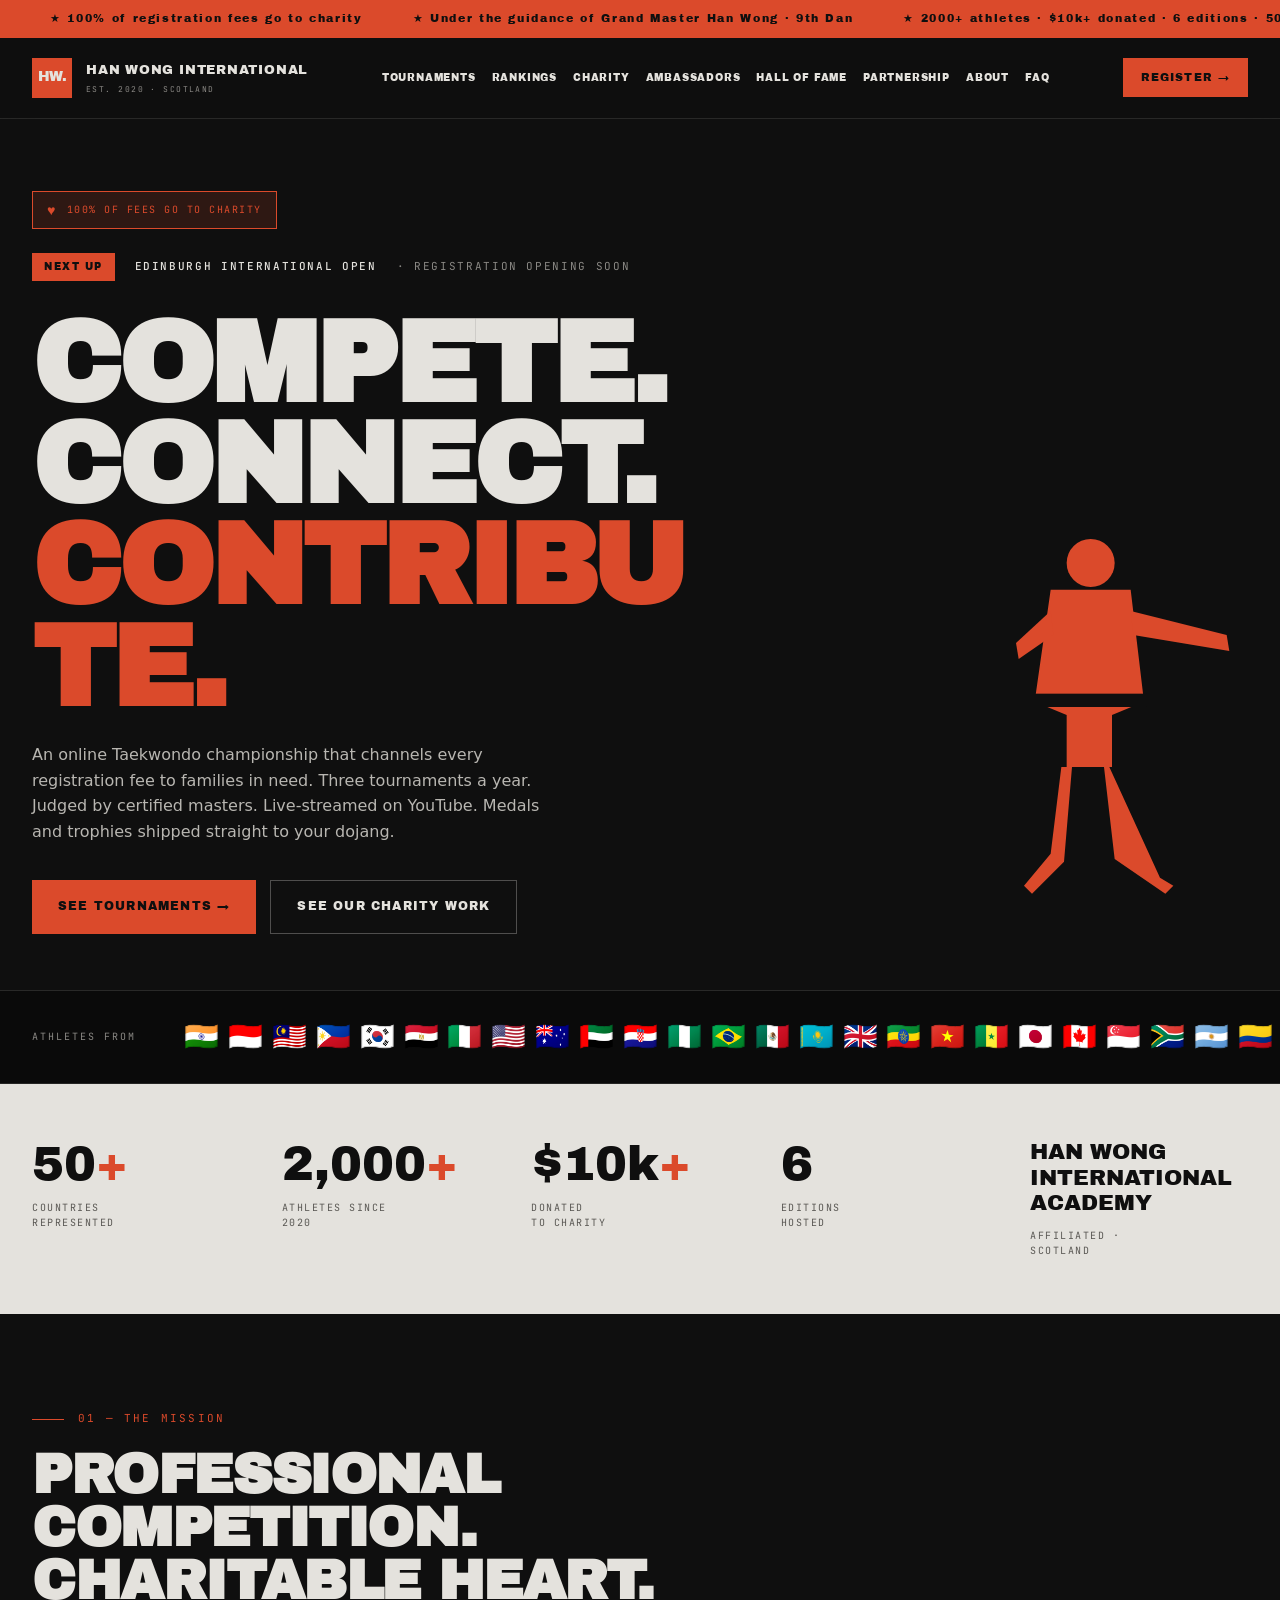
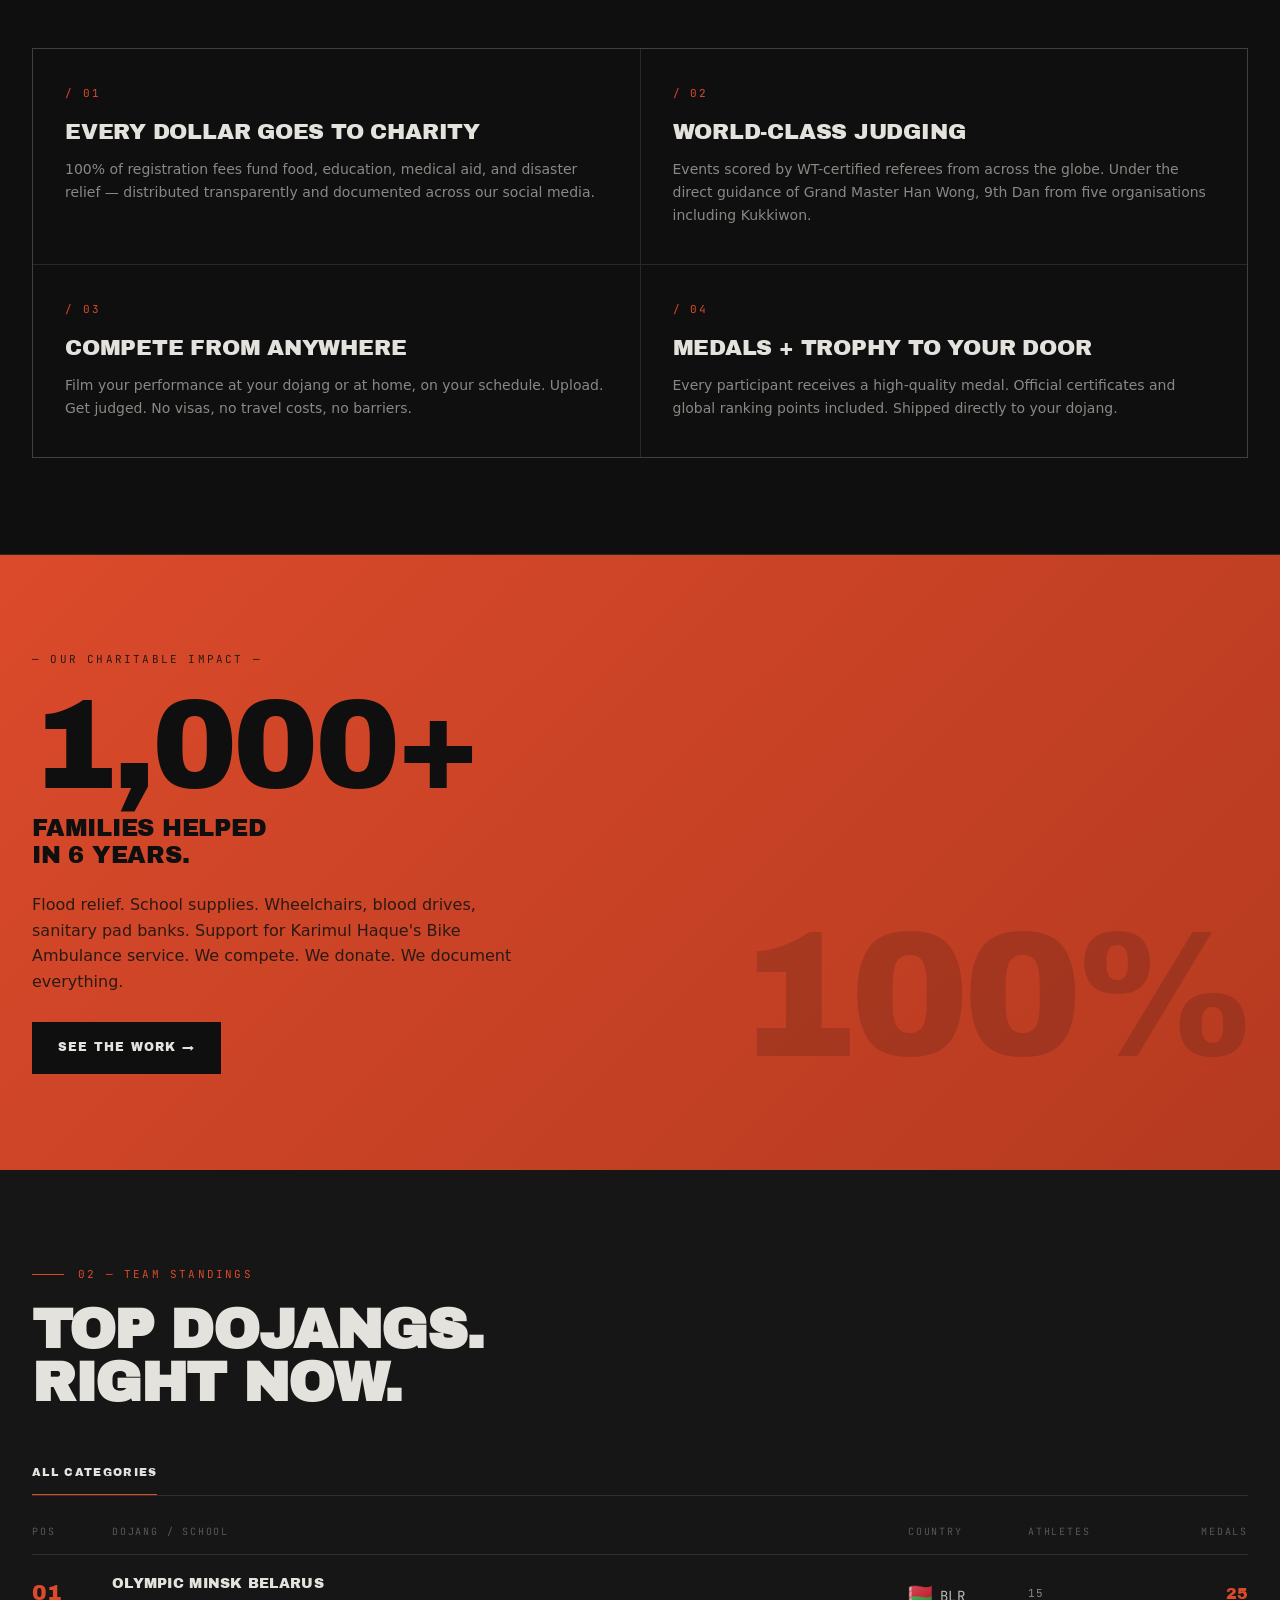
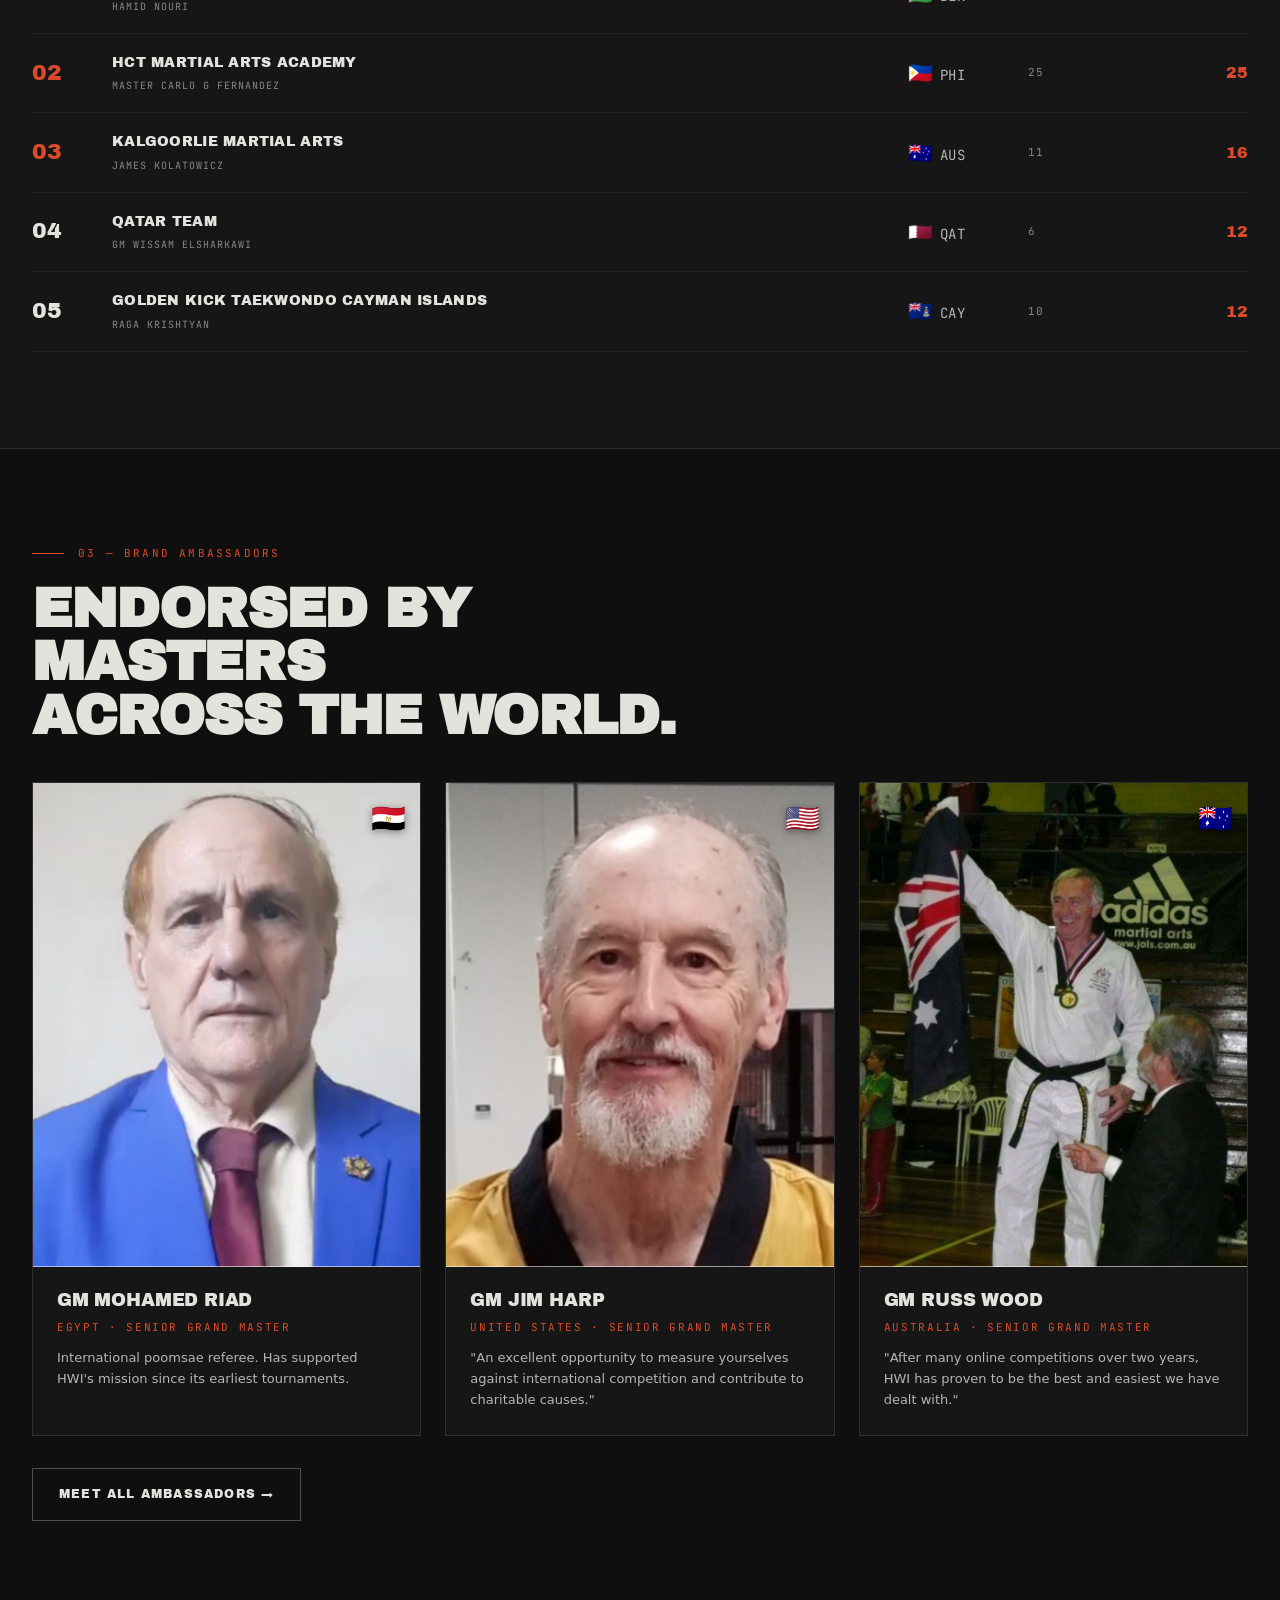
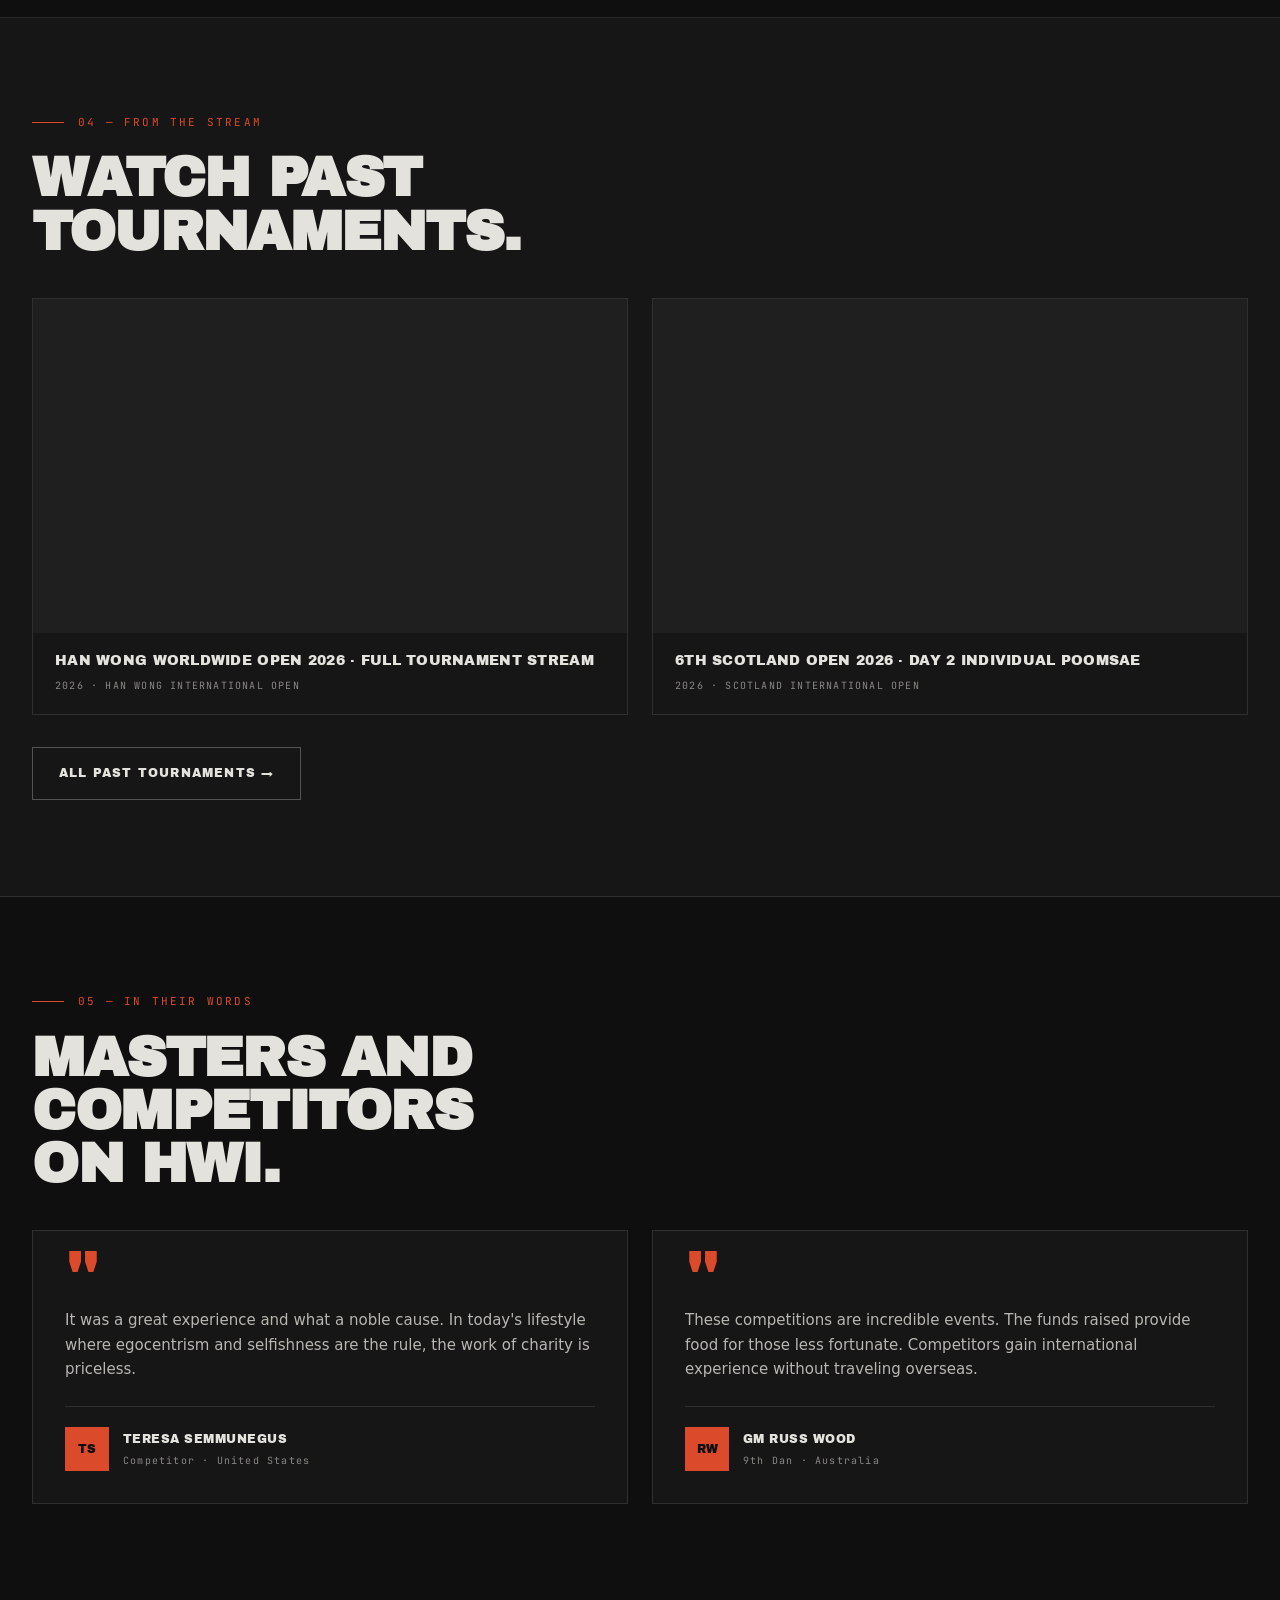
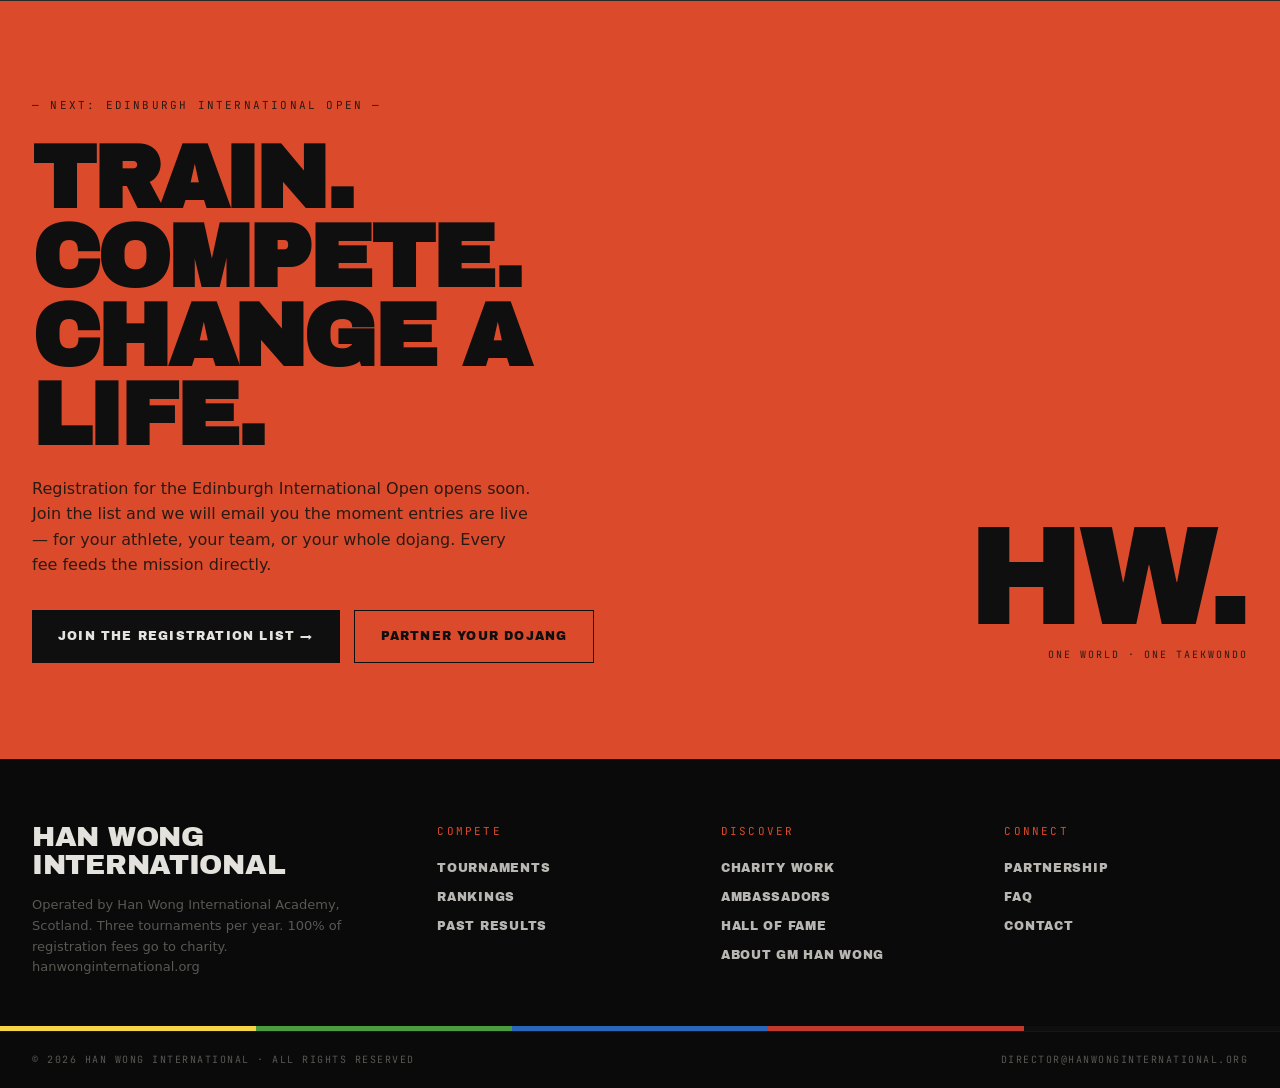
==== commit 06f237bb: "site-revamp v1.0" ====
--- a/index.html
+++ b/index.html
@@ -11,6 +11,15 @@
 <link href="https://fonts.bunny.net/css?family=aileron:400,500,700" rel="stylesheet">
 <link rel="stylesheet" href="assets/styles.css">
 <link rel="icon" type="image/png" href="assets/logo.png">
+
+  <!-- Google tag (gtag.js) -->
+  <script async src="https://www.googletagmanager.com/gtag/js?id=G-7E67FYPZWC"></script>
+  <script>
+    window.dataLayer = window.dataLayer || [];
+    function gtag(){dataLayer.push(arguments);}
+    gtag('js', new Date());
+    gtag('config', 'G-7E67FYPZWC');
+  </script>
 
 
 </head>
@@ -35,43 +44,86 @@
 </div>
 
 <script>
-(function() {
-  var shownCount = 0;
+(function () {
+  var LS_KEY       = 'hwiPopupState';
+  var SS_KEY       = 'hwiPopupSessionStart';
+  var FIRST_DELAY  = 20000;   // 1st showing: 20 seconds into the visit
+  var SECOND_DELAY = 120000;  // 2nd showing: 2 minutes after the 1st
+  var MAX_SHOWS    = 2;       // after that, never again
+  var timer = null;
+
+  function load() {
+    try { return JSON.parse(localStorage.getItem(LS_KEY)) || {}; }
+    catch (e) { return {}; }
+  }
+  function save(s) {
+    try { localStorage.setItem(LS_KEY, JSON.stringify(s)); } catch (e) {}
+  }
+  function sessionStart() {
+    try {
+      var t = parseInt(sessionStorage.getItem(SS_KEY), 10);
+      if (!t) { t = Date.now(); sessionStorage.setItem(SS_KEY, String(t)); }
+      return t;
+    } catch (e) { return Date.now(); }
+  }
+
+  function schedule() {
+    var s = load();
+    var shown = s.shown || 0;
+    if (shown >= MAX_SHOWS) return;
+    var due = shown === 0
+      ? sessionStart() + FIRST_DELAY
+      : (s.lastSeen || Date.now()) + SECOND_DELAY;
+    clearTimeout(timer);
+    timer = setTimeout(showPopup, Math.max(0, due - Date.now()));
+  }
 
   function showPopup() {
-    if (shownCount >= 2) return;
-    document.getElementById('hwiPopup').classList.add('active');
-    shownCount++;
+    var s = load();
+    if ((s.shown || 0) >= MAX_SHOWS) return;
+    var el = document.getElementById('hwiPopup');
+    if (!el) return;
+    el.classList.add('active');
+    s.shown = (s.shown || 0) + 1;
+    s.lastSeen = Date.now();
+    save(s);
   }
 
   function closeHwiPopup() {
-    document.getElementById('hwiPopup').classList.remove('active');
-    if (shownCount < 2) {
-      setTimeout(showPopup, 20000);
-    }
+    var el = document.getElementById('hwiPopup');
+    if (el) el.classList.remove('active');
+    var s = load();
+    s.lastSeen = Date.now();
+    save(s);
+    schedule();
   }
 
   window.closeHwiPopup = closeHwiPopup;
 
-  window.handleHwiSubmit = function(e) {
+  window.handleHwiSubmit = function (e) {
     e.preventDefault();
     var form = e.target;
     fetch(form.action, {
       method: 'POST',
       body: new FormData(form),
       headers: { 'Accept': 'application/json' }
-    }).then(function() {
+    }).then(function () {
       form.style.display = 'none';
       document.getElementById('hwiSuccess').style.display = 'block';
-      setTimeout(function() {
+      var s = load();
+      s.shown = MAX_SHOWS;          // subscribed — don't ask again
+      s.lastSeen = Date.now();
+      save(s);
+      setTimeout(function () {
         document.getElementById('hwiPopup').classList.remove('active');
       }, 2500);
     });
   };
 
-  setTimeout(showPopup, 8000);
+  schedule();
 })();
 </script>
+
 <div class="ticker">
   <div class="ticker-track">
     <span>★ 100% of registration fees go to charity</span>
@@ -108,9 +160,9 @@
   <div class="wrap">
     <div class="charity-badge">100% of fees go to charity</div>
     <div class="hero-meta">
-      <span class="pill">Open Now</span>
-      <span><b>6th Han Wong Worldwide Open Online</b></span>
-      <span>· Deadline 30 July 2026</span>
+      <span class="pill">Next Up</span>
+      <span><b>Edinburgh International Open</b></span>
+      <span>· Registration opening soon</span>
     </div>
 
     <div class="hero-grid">
@@ -118,7 +170,7 @@
         <h1>Compete.<br>Connect.<br><span class="accent">Contribute.</span></h1>
         <p class="hero-sub">An online Taekwondo championship that channels every registration fee to families in need. Three tournaments a year. Judged by certified masters. Live-streamed on YouTube. Medals and trophies shipped straight to your dojang.</p>
         <div class="hero-actions">
-          <a class="btn btn-primary" href="https://forms.gle/E5Y1nCm2iuvZ8F46A" target="_blank">Register Now →</a>
+          <a class="btn btn-primary" href="tournaments.html">See Tournaments →</a>
           <a class="btn btn-ghost" href="https://www.facebook.com/profile.php?id=100063790375715&sk=photos" target="_blank">See Our Charity Work</a>
         </div>
       </div>
@@ -136,17 +188,6 @@
         </svg>
       </div>
     </div>
-
-    <div class="countdown" data-countdown="2026-07-30T23:59:00Z">
-      <div class="countdown-unit"><div class="countdown-num" data-d>00</div><div class="countdown-lbl">Days</div></div>
-      <div class="countdown-unit"><div class="countdown-num" data-h>00</div><div class="countdown-lbl">Hours</div></div>
-      <div class="countdown-unit"><div class="countdown-num" data-m>00</div><div class="countdown-lbl">Minutes</div></div>
-      <div class="countdown-unit"><div class="countdown-num" data-s>00</div><div class="countdown-lbl">Seconds</div></div>
-      <div class="countdown-info">
-        <div class="label">Registration Deadline</div>
-        <div class="value">30 July 2026</div>
-      </div>
-    </div>
   </div>
 </section>
 
@@ -206,41 +247,43 @@
       <div class="rank-header">
         <span>Pos</span><span>Dojang / School</span><span>Country</span><span>Athletes</span><span class="rank-pts-h">Medals</span>
       </div>
-     <div class="rank-row">
+      <div class="rank-row">
         <div class="rank-pos top">01</div>
-        <div><div class="rank-name">Olympic Minsk</div><div class="rank-info">GM Hamid Nouri</div></div>
+        <div><div class="rank-name">Olympic Minsk Belarus</div><div class="rank-info">Hamid Nouri</div></div>
         <div class="rank-country"><span class="flag-emoji">🇧🇾</span>BLR</div>
-        <div class="rank-cat">0</div>
-        <div class="rank-pts">0</div>
+        <div class="rank-cat">15</div>
+        <div class="rank-pts">25</div>
       </div>
       <div class="rank-row">
         <div class="rank-pos top">02</div>
-        <div><div class="rank-name">Golden Eagle Taekwondo</div><div class="rank-info">Kanawat Sukcharoen</div></div>
-        <div class="rank-country"><span class="flag-emoji">🇹🇭</span>THA</div>
-        <div class="rank-cat">0</div>
-        <div class="rank-pts">0</div>
+        <div><div class="rank-name">HCT Martial Arts Academy</div><div class="rank-info">Master Carlo G Fernandez</div></div>
+        <div class="rank-country"><span class="flag-emoji">🇵🇭</span>PHI</div>
+        <div class="rank-cat">25</div>
+        <div class="rank-pts">25</div>
       </div>
       <div class="rank-row">
         <div class="rank-pos top">03</div>
-        <div><div class="rank-name">Central Iowa Taekwondo Poomsae </div><div class="rank-info">GM Jim Harp </div></div>
-        <div class="rank-country"><span class="flag-emoji">🇺🇸</span>USA</div>
-        <div class="rank-cat">0</div>
-        <div class="rank-pts">0</div>
+        <div><div class="rank-name">Kalgoorlie Martial Arts</div><div class="rank-info">James Kolatowicz</div></div>
+        <div class="rank-country"><span class="flag-emoji">🇦🇺</span>AUS</div>
+        <div class="rank-cat">11</div>
+        <div class="rank-pts">16</div>
       </div>
       <div class="rank-row">
         <div class="rank-pos ">04</div>
-        <div><div class="rank-name">Kalgoorlie Martial Arts</div><div class="rank-info">Master James Kolatowicz</div></div>
-        <div class="rank-country"><span class="flag-emoji">🇦🇺</span>AUS</div>
-       <div class="rank-cat">0</div>
-        <div class="rank-pts">0</div>
+        <div><div class="rank-name">Qatar Team</div><div class="rank-info">GM Wissam Elsharkawi</div></div>
+        <div class="rank-country"><span class="flag-emoji">🇶🇦</span>QAT</div>
+        <div class="rank-cat">6</div>
+        <div class="rank-pts">12</div>
       </div>
       <div class="rank-row">
         <div class="rank-pos ">05</div>
-        <div><div class="rank-name">Taekwondo Club Junglinster</div><div class="rank-info">Teresa Majerus-Bednarz</div></div>
-        <div class="rank-country"><span class="flag-emoji">🇱🇺</span>LUX</div>
-        <div class="rank-cat">0</div>
-        <div class="rank-pts">0</div>
-      </div>
+        <div><div class="rank-name">Golden Kick Taekwondo Cayman Islands</div><div class="rank-info">Raga Krishtyan</div></div>
+        <div class="rank-country"><span class="flag-emoji">🇰🇾</span>CAY</div>
+        <div class="rank-cat">10</div>
+        <div class="rank-pts">12</div>
+      </div>
+    </div>
+  </div>
 </section>
 
 <section class="section">
@@ -256,13 +299,13 @@
       </div>
       <div class="amb-card">
 <div class="amb-img">
-  <span class="amb-flag">🇪🇬</span>
+  <span class="amb-flag">🇺🇸</span>
   <img src="assets/images/5.jpg" alt="GM Jim Harp">
 </div>        <div class="amb-body"><div class="amb-name">GM Jim Harp</div><div class="amb-meta">United States · Senior Grand Master</div><div class="amb-bio">"An excellent opportunity to measure yourselves against international competition and contribute to charitable causes."</div></div>
       </div>
       <div class="amb-card">
 <div class="amb-img">
-  <span class="amb-flag">🇪🇬</span>
+  <span class="amb-flag">🇦🇺</span>
   <img src="assets/images/7.jpg" alt="GM Russ Wood">
 </div>        <div class="amb-body"><div class="amb-name">GM Russ Wood</div><div class="amb-meta">Australia · Senior Grand Master</div><div class="amb-bio">"After many online competitions over two years, HWI has proven to be the best and easiest we have dealt with."</div></div>
       </div>
@@ -277,12 +320,12 @@
     <h2 class="section-h">Watch past tournaments.</h2>
     <div class="video-grid">
       <div class="video-card">
-        <div class="video-embed"><iframe src="https://www.youtube.com/embed/KEr1-pXY8js?si=3-Jmxr0Rd4f1_wq-" title="6th Scotland Open" frameborder="0" allowfullscreen></iframe></div>
-        <div class="video-meta"><div class="video-title">6th Scotland Open Online · Stream Day 2</div><div class="video-sub">2026 · Live on YouTube</div></div>
+        <div class="video-embed"><iframe src="https://www.youtube.com/embed/_Grchkhfsrw" title="Han Wong Worldwide Open 2026 · Full Tournament Stream" frameborder="0" allowfullscreen></iframe></div>
+        <div class="video-meta"><div class="video-title">Han Wong Worldwide Open 2026 · Full Tournament Stream</div><div class="video-sub">2026 · Han Wong International Open</div></div>
       </div>
       <div class="video-card">
-        <div class="video-embed"><iframe src="https://www.youtube.com/embed/BijSCNeOGR8?si=LrLbO0dbvV2IwRLr" title="3rd Edinburgh Open 2025" frameborder="0" allowfullscreen></iframe></div>
-        <div class="video-meta"><div class="video-title">3rd Edinburgh Open 2025</div><div class="video-sub">2025 · Live on YouTube</div></div>
+        <div class="video-embed"><iframe src="https://www.youtube.com/embed/KEr1-pXY8js" title="6th Scotland Open 2026 · Day 2 Individual Poomsae" frameborder="0" allowfullscreen></iframe></div>
+        <div class="video-meta"><div class="video-title">6th Scotland Open 2026 · Day 2 Individual Poomsae</div><div class="video-sub">2026 · Scotland International Open</div></div>
       </div>
     </div>
     <div style="margin-top: 32px;"><a class="btn btn-ghost" href="past-results.html">All Past Tournaments →</a></div>
@@ -311,11 +354,11 @@
 <section class="final-cta">
   <div class="final-cta-inner">
     <div>
-      <div class="label">— 6th Han Wong Worldwide Open Online —</div>
+      <div class="label">— Next: Edinburgh International Open —</div>
       <h2>Train. Compete.<br>Change a life.</h2>
-      <p>Registration deadline is 30 July 2026. Register your athlete, your team, or your whole dojang. Every fee feeds the mission directly.</p>
+      <p>Registration for the Edinburgh International Open opens soon. Join the list and we will email you the moment entries are live — for your athlete, your team, or your whole dojang. Every fee feeds the mission directly.</p>
       <div style="display: flex; gap: 14px; flex-wrap: wrap;">
-        <a class="btn btn-dark" href="https://forms.gle/E5Y1nCm2iuvZ8F46A" target="_blank">Register Now →</a>
+        <a class="btn btn-dark" href="contact.html">Join the Registration List →</a>
         <a class="btn btn-ghost" style="border-color: #0f0f0f; color: #0f0f0f;" href="https://forms.gle/8B7C7b8syNo3ztLY7" target="_blank">Partner Your Dojang</a>
       </div>
     </div>
@@ -360,4 +403,4 @@
 
 <script src="assets/script.js"></script>
 </body>
-</html>
+</html>
--- a/assets/styles.css
+++ b/assets/styles.css
@@ -1,6 +1,6 @@
 /* =========================================================
    HWI — Han Wong International
-   Master stylesheet · v2
+   Master stylesheet · v5
    ========================================================= */
 
 :root {
@@ -174,11 +174,11 @@
   font-weight: 400;
   text-transform: uppercase;
 }
-.navlinks { display: flex; gap: 24px; align-items: center; }
+.navlinks { display: flex; gap: 16px; align-items: center; }
 .navlinks a {
   font-family: var(--display);
-  font-size: 11px;
-  letter-spacing: 0.1em;
+  font-size: 10px;
+  letter-spacing: 0.08em;
   text-transform: uppercase;
   color: var(--cream);
   transition: color 0.2s;
@@ -194,6 +194,7 @@
   font-size: 11px;
   letter-spacing: 0.1em;
   text-transform: uppercase;
+  margin-left: 12px;
 }
 
 /* Buttons */
@@ -257,12 +258,13 @@
 }
 .hero h1 {
   font-family: var(--display);
-  font-size: clamp(56px, 9vw, 120px);
+  font-size: clamp(48px, 9vw, 120px);
   line-height: 0.88;
   letter-spacing: -0.035em;
   text-transform: uppercase;
   color: var(--cream);
   margin: 0 0 24px;
+  word-break: break-word;
 }
 .hero h1 .accent { color: var(--orange); }
 .hero-sub {
@@ -295,7 +297,7 @@
   margin-bottom: 24px;
 }
 .charity-badge::before {
-  content: "♥";
+  content: "\2665";
   font-size: 14px;
   line-height: 1;
 }
@@ -397,7 +399,7 @@
 }
 .rank-tab.active, .rank-tab:hover { color: var(--cream); border-bottom-color: var(--orange); }
 
-.rank-table { width: 100%; }
+.rank-table { width: 100%; overflow-x: auto; display: block; }
 .rank-row {
   display: grid;
   grid-template-columns: 60px 1fr 100px 100px 100px;
@@ -696,12 +698,13 @@
 }
 .page-hero h1 {
   font-family: var(--display);
-  font-size: clamp(56px, 8vw, 96px);
+  font-size: clamp(40px, 8vw, 96px);
   line-height: 0.9;
   letter-spacing: -0.03em;
   text-transform: uppercase;
   color: var(--cream);
   margin: 0 0 20px;
+  word-break: break-word;
 }
 .page-hero h1 .accent { color: var(--orange); }
 .page-hero .lede { font-size: 18px; line-height: 1.6; color: var(--cream-dim); max-width: 680px; }
@@ -709,7 +712,7 @@
 /* Cards */
 .cards-grid {
   display: grid;
-  grid-template-columns: repeat(auto-fit, minmax(320px, 1fr));
+  grid-template-columns: repeat(auto-fit, minmax(min(320px, 100%), 1fr));
   gap: 24px;
 }
 .card { background: var(--bg-2); border: 1px solid var(--rule); padding: 32px; transition: border-color 0.2s, transform 0.2s; }
@@ -852,7 +855,7 @@
 /* Partnership tiers — no prices */
 .tier-grid {
   display: grid;
-  grid-template-columns: repeat(auto-fit, minmax(220px, 1fr));
+  grid-template-columns: repeat(auto-fit, minmax(min(220px, 100%), 1fr));
   gap: 16px;
 }
 .tier-card {
@@ -905,7 +908,7 @@
   margin-bottom: 10px;
 }
 .tier-benefits li::before {
-  content: "✓";
+  content: "\2713";
   position: absolute;
   left: 0;
   top: 0;
@@ -1047,7 +1050,7 @@
 /* Downloads */
 .download-grid {
   display: grid;
-  grid-template-columns: repeat(auto-fit, minmax(280px, 1fr));
+  grid-template-columns: repeat(auto-fit, minmax(min(280px, 100%), 1fr));
   gap: 20px;
 }
 .download-card {
@@ -1114,7 +1117,7 @@
 /* Past events */
 .past-events {
   display: grid;
-  grid-template-columns: repeat(auto-fit, minmax(280px, 1fr));
+  grid-template-columns: repeat(auto-fit, minmax(min(280px, 100%), 1fr));
   gap: 1px;
   background: var(--rule);
   border: 1px solid var(--rule);
@@ -1194,9 +1197,16 @@
   .copyright { flex-direction: column; gap: 10px; padding: 20px; }
   .faq-q { font-size: 15px; padding: 22px 22px; }
   .faq-item.open .faq-a { padding: 0 22px 22px; }
+  /* card meta rows: let value wrap instead of overflow */
+  .card-meta-row { flex-wrap: wrap; gap: 4px; }
+  .card-meta-row .v { text-align: right; }
+  /* tournament page main grid: stack on tablet */
+  .tournament-main-grid { grid-template-columns: 1fr; gap: 28px; }
 }
 
 @media (max-width: 560px) {
+  .wrap, .wrap-narrow { padding-left: 16px; padding-right: 16px; }
+  .nav-inner { padding: 16px; }
   .trust-grid { grid-template-columns: 1fr 1fr; gap: 24px; }
   .amb-grid, .gallery, .charity-gallery { grid-template-columns: 1fr 1fr; }
   .footer-inner { grid-template-columns: 1fr; gap: 32px; }
@@ -1209,13 +1219,255 @@
   .final-cta-mark .mark { font-size: 88px; }
   .charity-feature-body { padding: 28px; }
   .charity-feature-body h3 { font-size: 24px; }
+  /* rankings: collapse to 3 columns on small phones */
+  .rank-row, .rank-header { grid-template-columns: 36px 1fr 70px; }
+  .rank-row .rank-pts, .rank-header .rank-pts-h { grid-column: 3; }
+  .rank-country { display: none; }
+  /* cards: tighten padding */
+  .card { padding: 20px; }
+  .card h3 { font-size: 20px; }
+  /* info blocks: tighter */
+  .info-block { padding: 28px 0; }
+  .info-block .info-num { font-size: 36px; }
+  /* tier grid: single column on small phones */
+  .tier-grid { grid-template-columns: 1fr; }
+  /* contact channel value: smaller on tiny screens */
+  .contact-channel .v { font-size: 17px; }
+  /* faq: tighter */
+  .faq-q { font-size: 14px; padding: 18px 16px; }
+  .faq-item.open .faq-a { padding: 0 16px 18px; }
+  /* section headings tighter */
+  .page-hero h1 { font-size: clamp(40px, 11vw, 96px); }
+  /* tournament page: stack the two-column layout */
+  .tournament-main-grid { grid-template-columns: 1fr; gap: 24px; }
+  .tournament-downloads-grid { grid-template-columns: 1fr 1fr; }
+}
+
+/* Tournament page specific grids */
+.tournament-main-grid {
+  display: grid;
+  grid-template-columns: 1fr 1fr;
+  gap: 40px;
+  align-items: start;
+}
+.tournament-downloads-grid {
+  display: grid;
+  grid-template-columns: 1fr 1fr;
+  gap: 14px;
 }
 
 /* =========================================================
-   NAV UPDATE — tighter spacing, no clutter
+   HALL OF FAME — complete styles
    ========================================================= */
-.navlinks { display: flex; gap: 16px; align-items: center; }
-.navlinks a { font-size: 10px; letter-spacing: 0.08em; }
+.hof-hero {
+  padding: 80px 0 64px;
+  border-bottom: 1px solid var(--rule);
+  background: var(--bg);
+}
+
+.hof-section-title {
+  display: flex;
+  align-items: center;
+  gap: 20px;
+  margin-bottom: 24px;
+  flex-wrap: wrap;
+}
+
+.badge {
+  display: inline-block;
+  background: var(--orange);
+  color: var(--bg);
+  font-family: var(--display);
+  font-size: 11px;
+  letter-spacing: 0.12em;
+  text-transform: uppercase;
+  padding: 6px 14px;
+  white-space: nowrap;
+}
+
+.badge.gold {
+  background: #c9a227;
+  color: #0f0f0f;
+}
+
+.hof-grid {
+  display: grid;
+  grid-template-columns: repeat(3, 1fr);
+  gap: 24px;
+}
+
+.hof-card {
+  background: var(--bg);
+  border: 1px solid var(--rule);
+  transition: border-color 0.2s, transform 0.2s;
+  overflow: hidden;
+}
+
+.hof-card:hover {
+  border-color: var(--orange);
+  transform: translateY(-3px);
+}
+
+.hof-card.achiever:hover {
+  border-color: #c9a227;
+}
+
+.hof-photo {
+  width: 100%;
+  aspect-ratio: 4/5;
+  background: var(--bg-3);
+  position: relative;
+  overflow: hidden;
+}
+
+.hof-photo img {
+  width: 100%;
+  height: 100%;
+  object-fit: cover;
+  object-position: top;
+}
+
+.hof-flag {
+  position: absolute;
+  top: 12px;
+  right: 12px;
+  font-size: 24px;
+  filter: drop-shadow(0 2px 4px rgba(0,0,0,0.5));
+}
+
+.hof-rank-badge {
+  position: absolute;
+  bottom: 0;
+  left: 0;
+  background: var(--orange);
+  color: var(--bg);
+  font-family: var(--display);
+  font-size: 10px;
+  letter-spacing: 0.12em;
+  text-transform: uppercase;
+  padding: 6px 12px;
+}
+
+.hof-rank-badge.gold-badge {
+  background: #c9a227;
+  color: #0f0f0f;
+}
+
+.hof-body {
+  padding: 20px;
+}
+
+.hof-name {
+  font-family: var(--display);
+  font-size: 16px;
+  text-transform: uppercase;
+  color: var(--cream);
+  letter-spacing: -0.01em;
+  margin-bottom: 6px;
+  line-height: 1.15;
+}
+
+.hof-meta {
+  font-family: var(--mono);
+  font-size: 10px;
+  color: var(--orange);
+  letter-spacing: 0.15em;
+  text-transform: uppercase;
+  margin-bottom: 12px;
+}
+
+.hof-meta.gold-meta {
+  color: #c9a227;
+}
+
+.hof-bio {
+  font-size: 13px;
+  line-height: 1.6;
+  color: var(--cream-dim);
+}
+
+/* Criteria grid */
+.criteria-grid {
+  display: grid;
+  grid-template-columns: repeat(3, 1fr);
+  gap: 24px;
+  margin-bottom: 48px;
+}
+
+.criteria-cell {
+  padding: 32px 28px;
+  border: 1px solid var(--rule);
+  background: var(--bg-2);
+}
+
+.criteria-num {
+  font-family: var(--display);
+  font-size: 40px;
+  color: var(--orange);
+  line-height: 1;
+  margin-bottom: 14px;
+  letter-spacing: -0.02em;
+}
+
+.criteria-h {
+  font-family: var(--display);
+  font-size: 18px;
+  text-transform: uppercase;
+  color: var(--cream);
+  letter-spacing: -0.01em;
+  margin-bottom: 12px;
+  line-height: 1.1;
+}
+
+.criteria-p {
+  font-size: 14px;
+  line-height: 1.65;
+  color: var(--cream-dim);
+}
+
+/* HOF CTA block */
+.hof-cta {
+  background: var(--bg-2);
+  border: 1px solid var(--rule);
+  padding: 56px 40px;
+  text-align: center;
+  position: relative;
+  overflow: hidden;
+}
+
+/* Rankings page — winning teams photos in 4:5 */
+.amb-img {
+  width: 100%;
+  aspect-ratio: 4/5 !important;
+  background: var(--bg-3);
+  position: relative;
+  overflow: hidden;
+}
+
+.amb-img img {
+  width: 100%;
+  height: 100%;
+  object-fit: cover;
+  object-position: top;
+}
+
+/* HOF responsive */
+@media (max-width: 960px) {
+  .hof-grid { grid-template-columns: repeat(2, 1fr); }
+  .criteria-grid { grid-template-columns: 1fr; gap: 16px; }
+  .hof-cta { padding: 40px 24px; }
+  .hof-section-title { gap: 14px; }
+}
+
+@media (max-width: 560px) {
+  .hof-grid { grid-template-columns: 1fr 1fr; gap: 14px; }
+  .hof-body { padding: 14px; }
+  .hof-name { font-size: 13px; }
+  .hof-bio { display: none; }
+  .hof-cta { padding: 32px 20px; }
+}
+
+/* NAV UPDATE — tighter spacing applied only at desktop */
 
 /* =========================================================
    PHOTO LIBRARY — 4:5 grid rows
@@ -1369,8 +1621,6 @@
 
 @media (max-width: 960px) {
   .photo-library { grid-template-columns: repeat(3, 1fr); }
-  .navlinks { gap: 12px; }
-  .navlinks a { font-size: 9px; }
 }
 @media (max-width: 560px) {
   .photo-library { grid-template-columns: repeat(2, 1fr); }
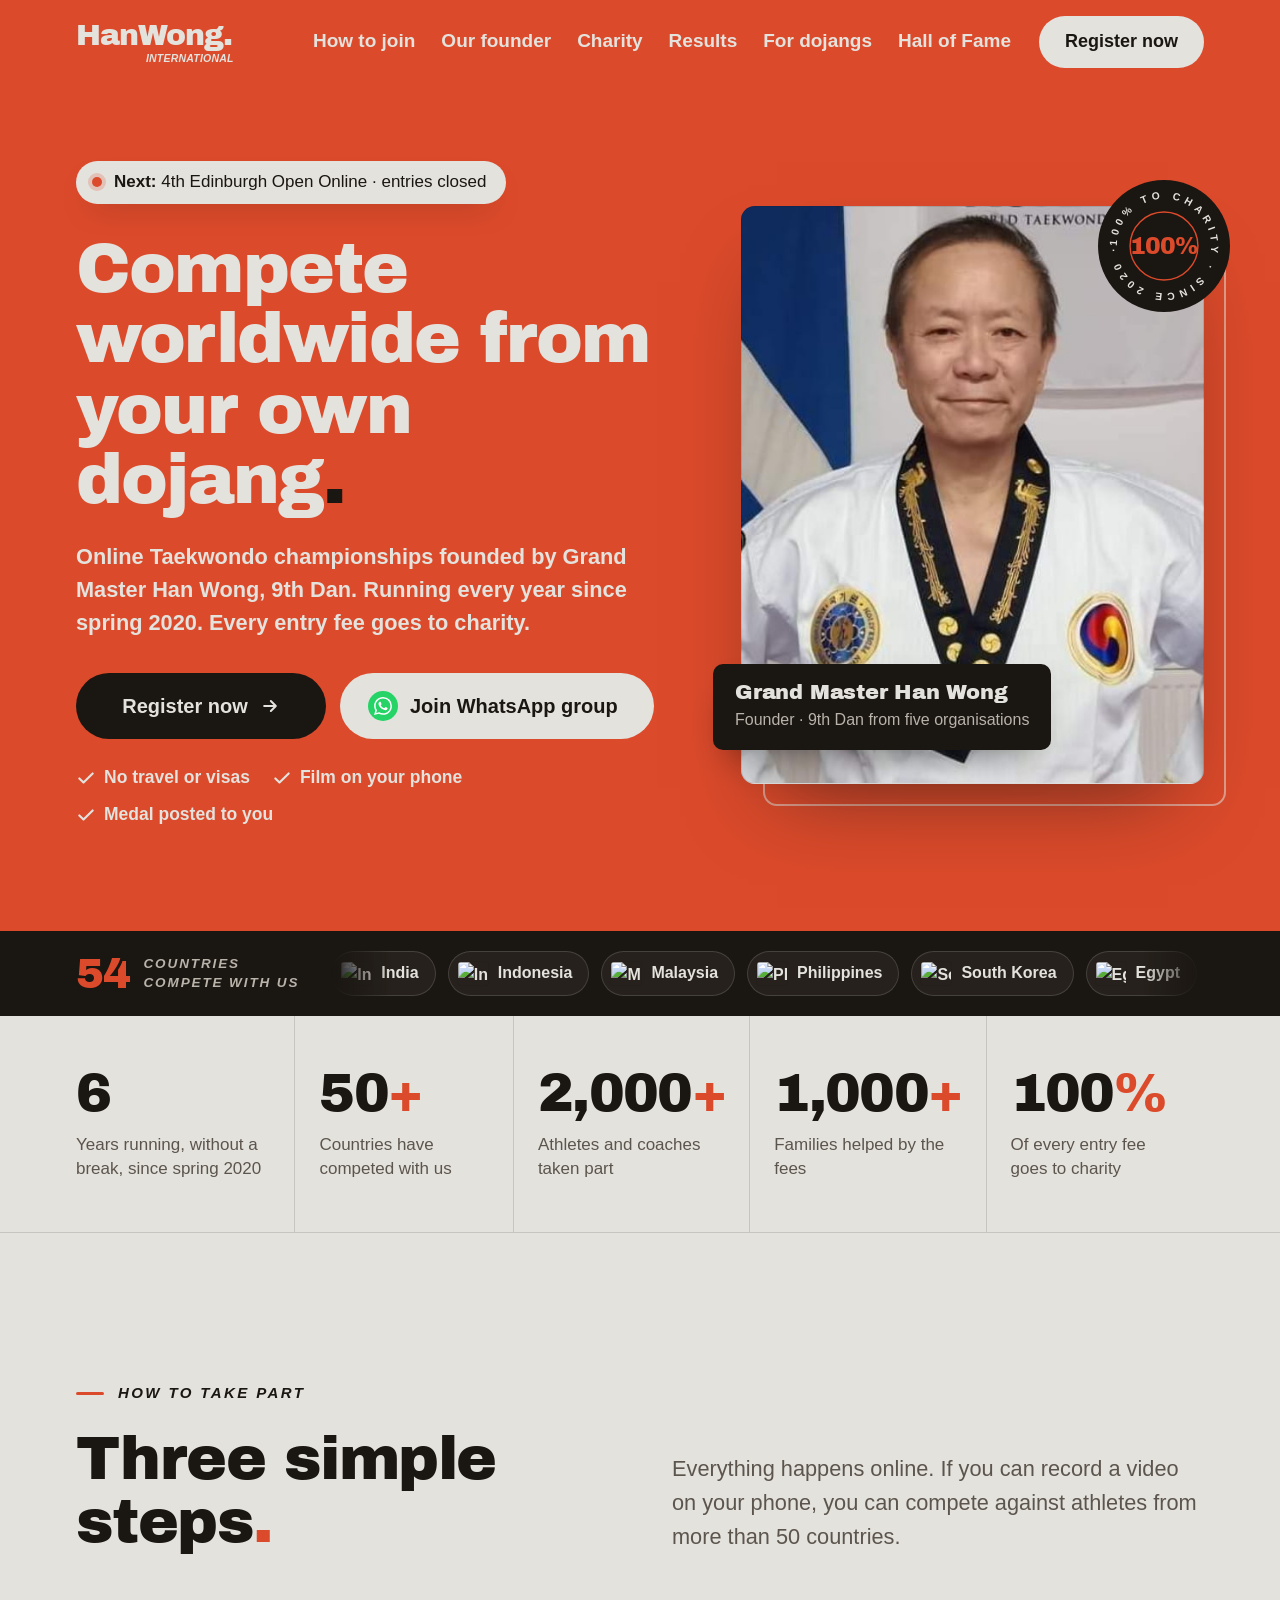
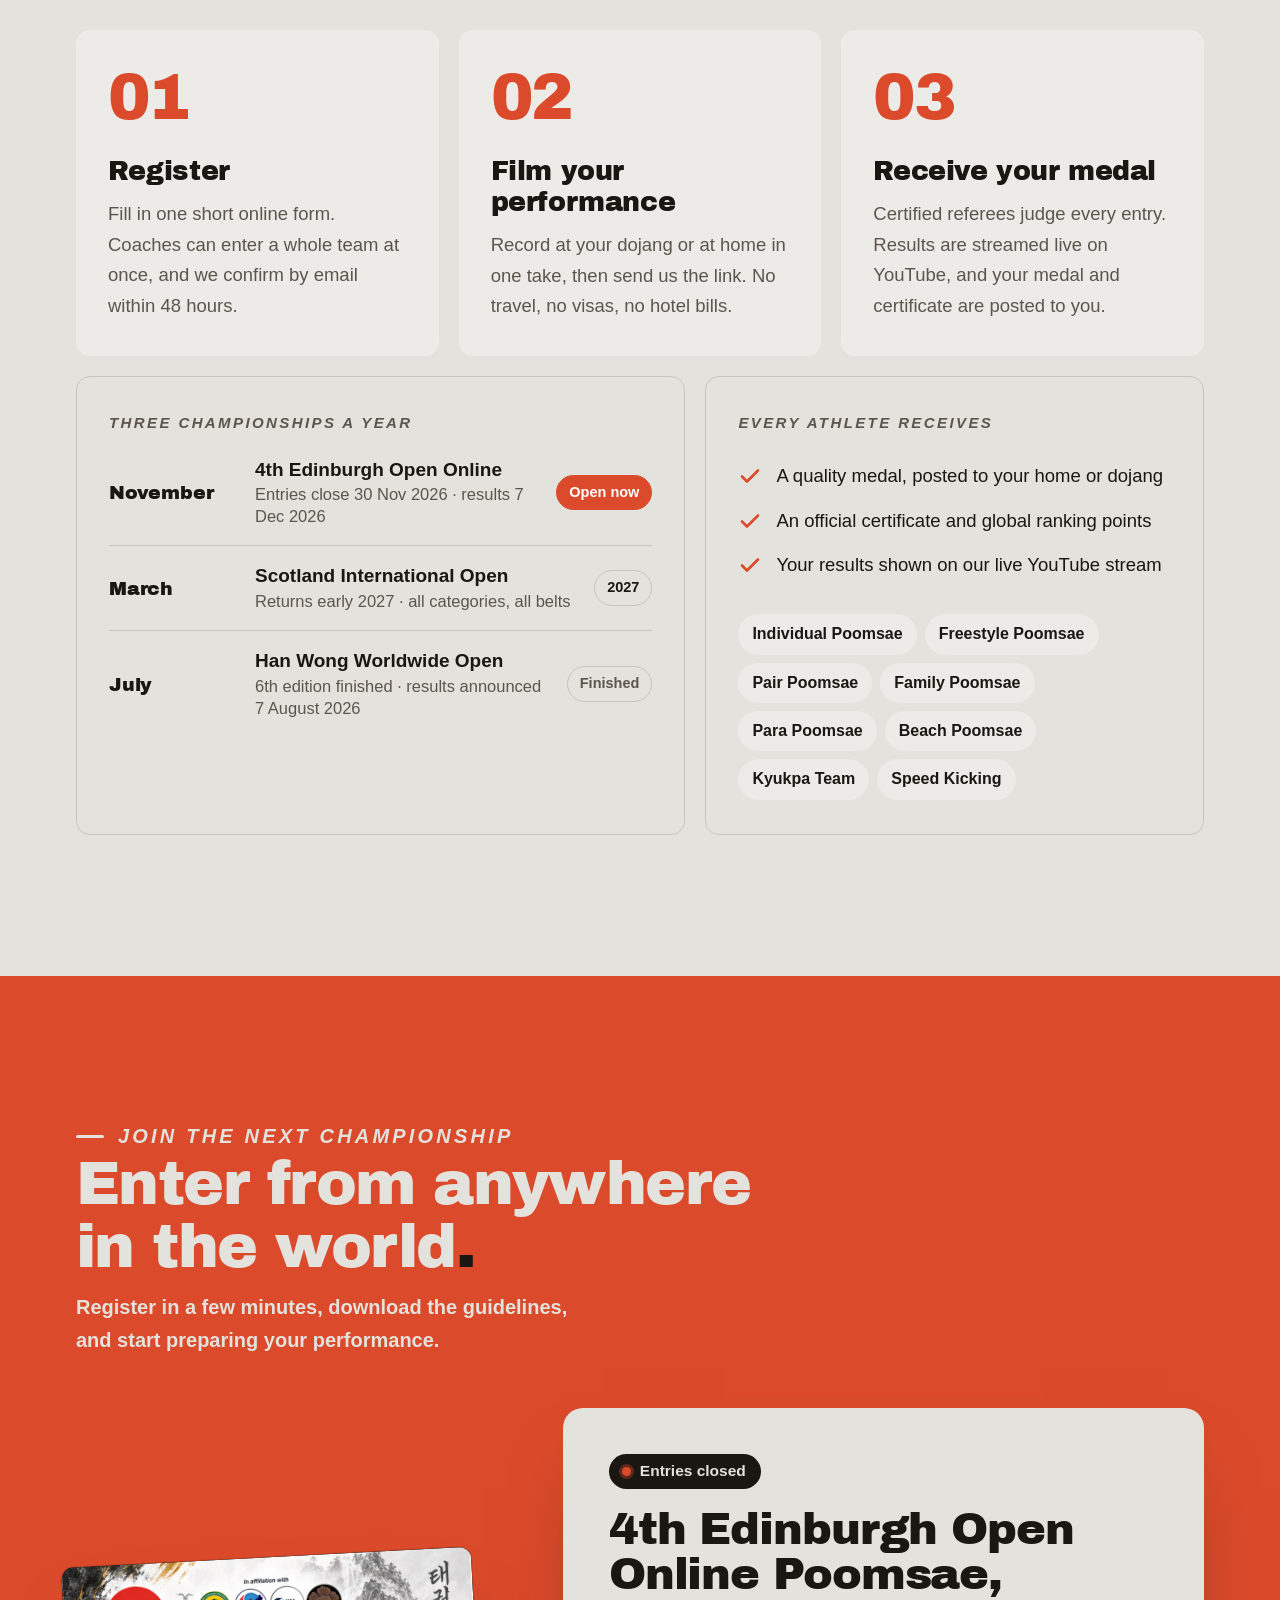
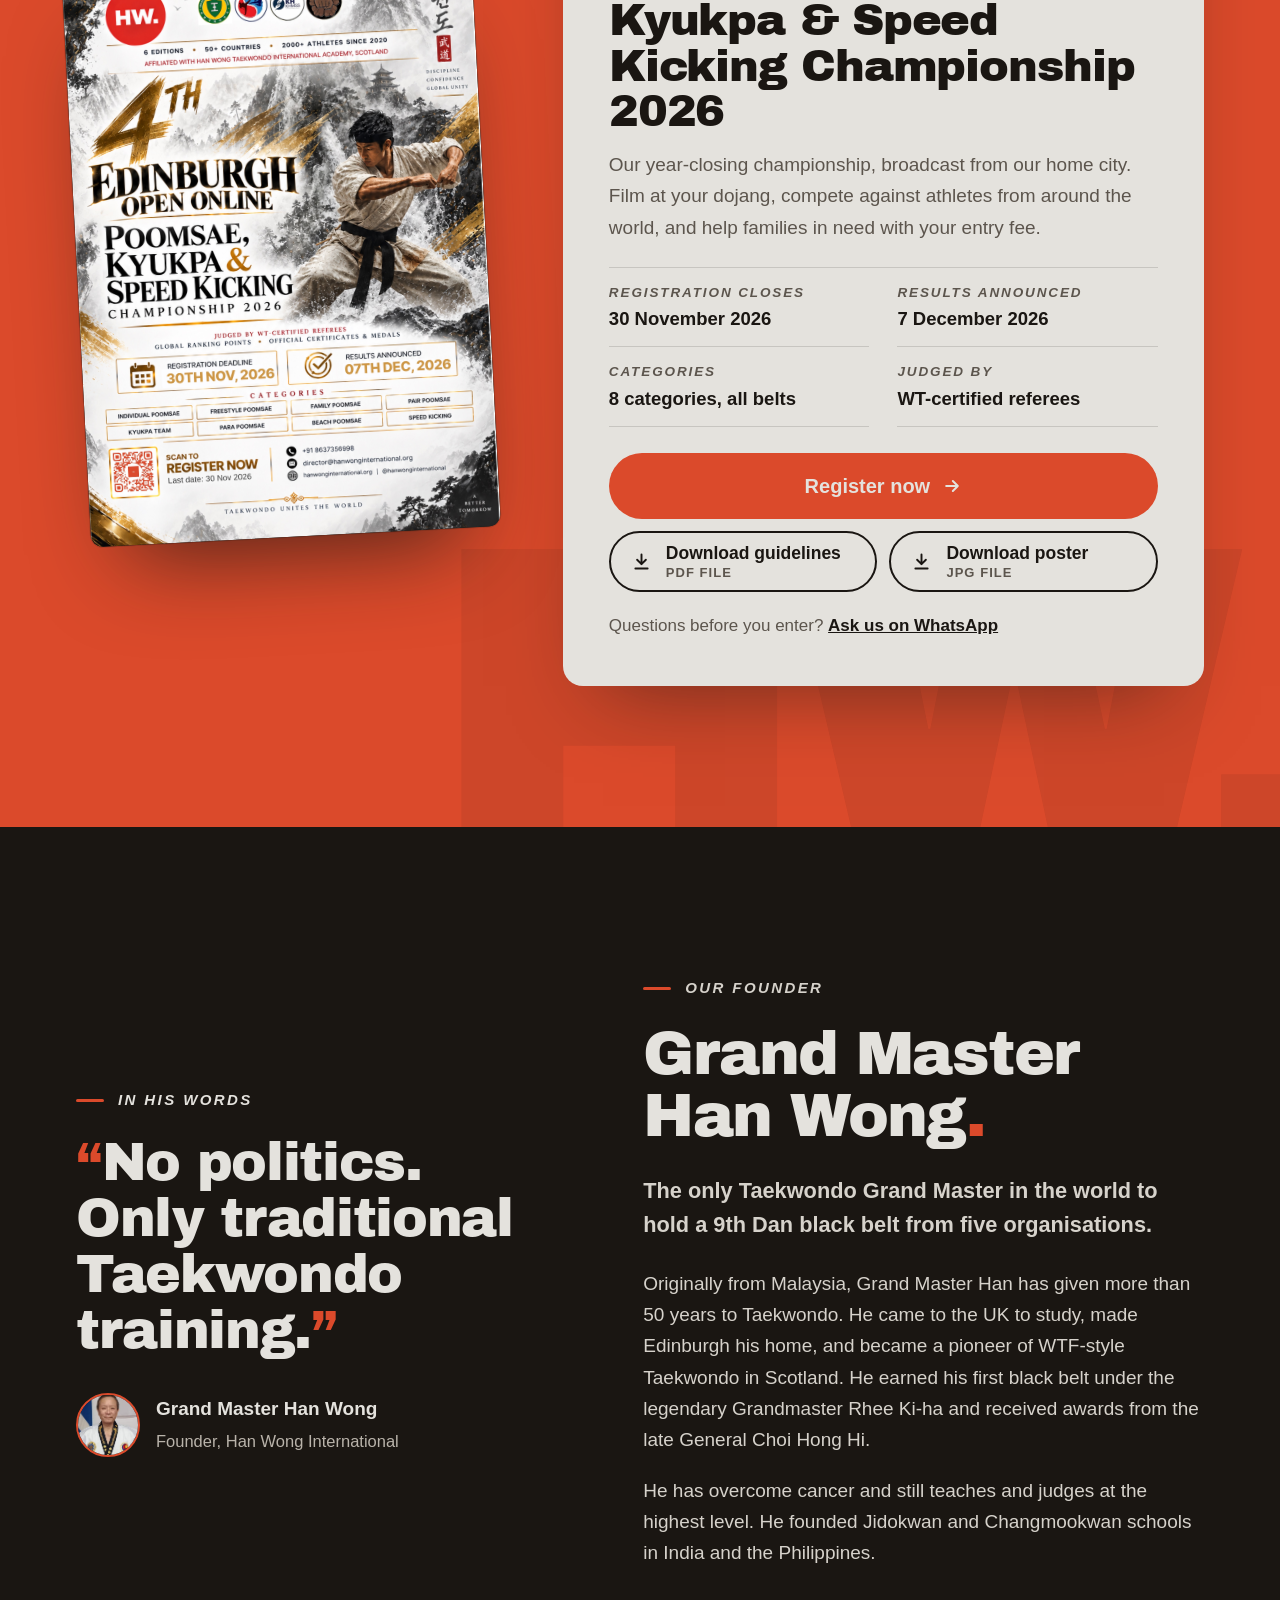
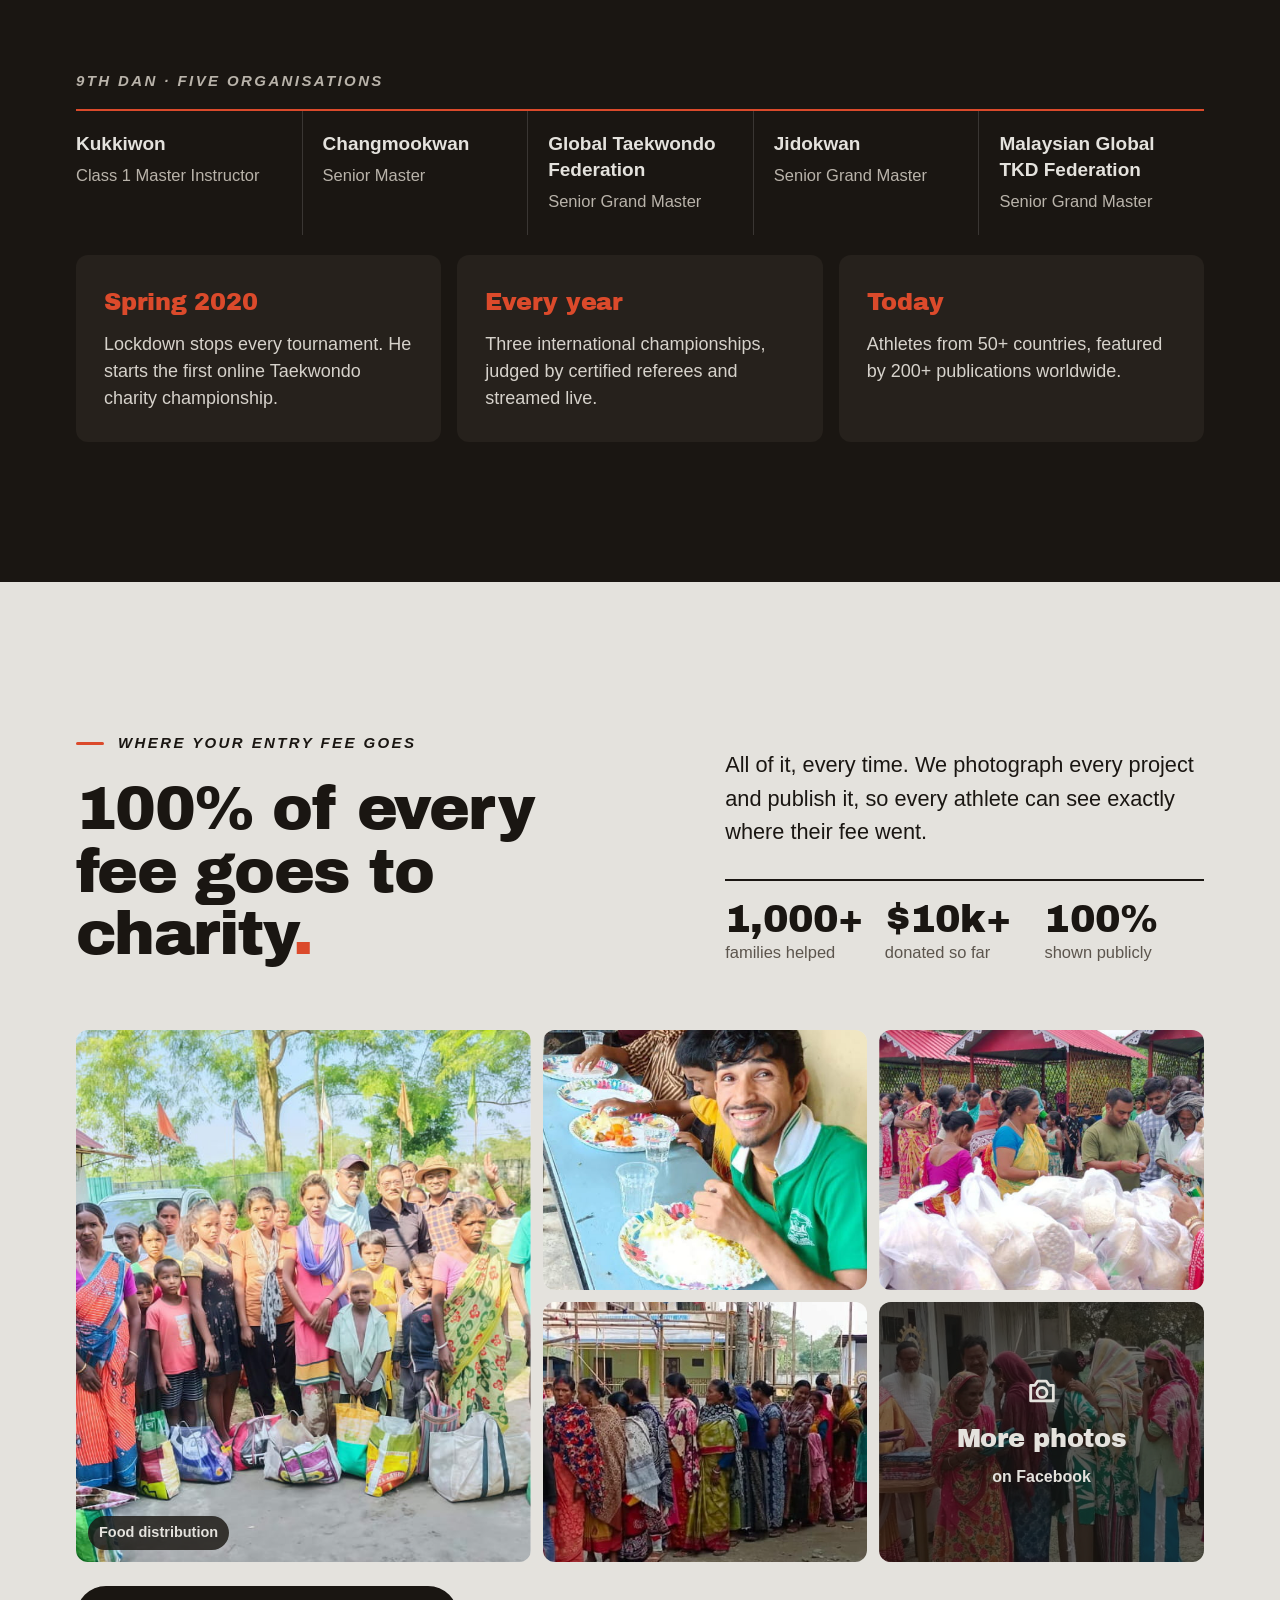
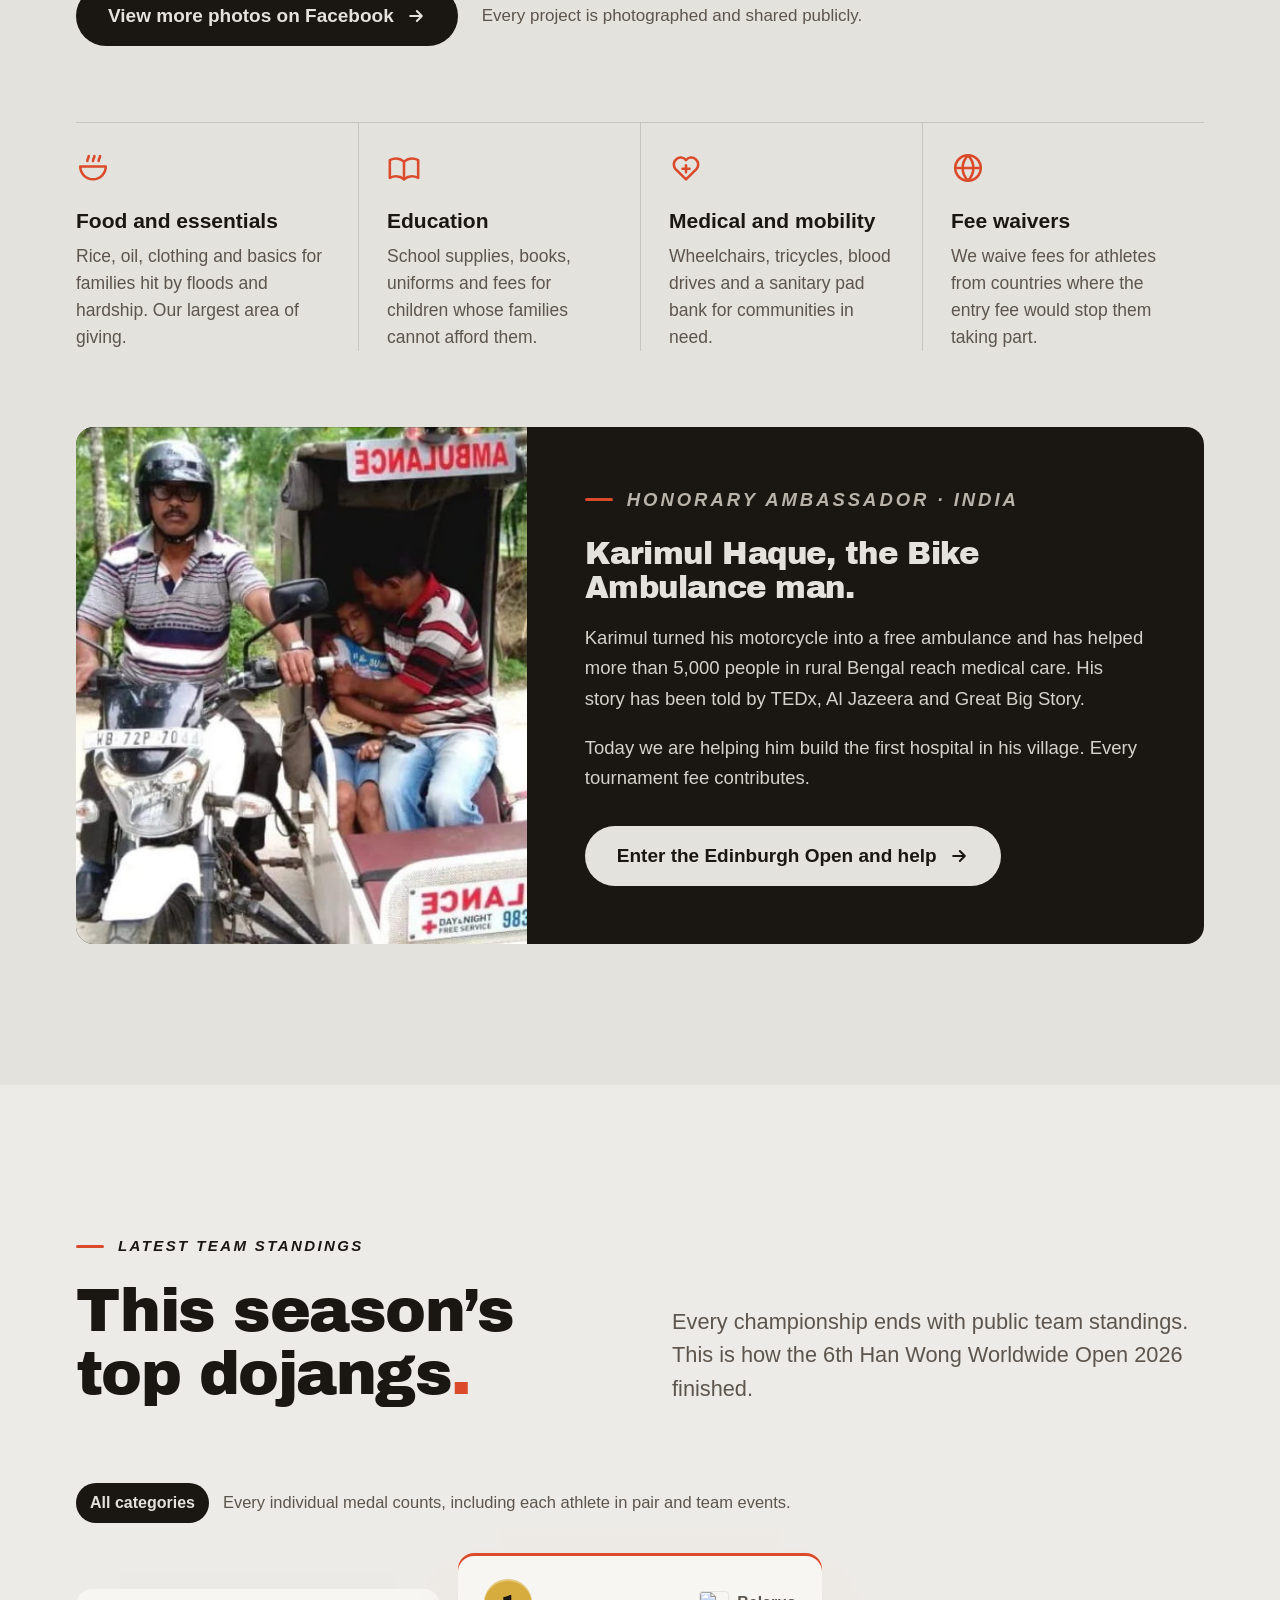
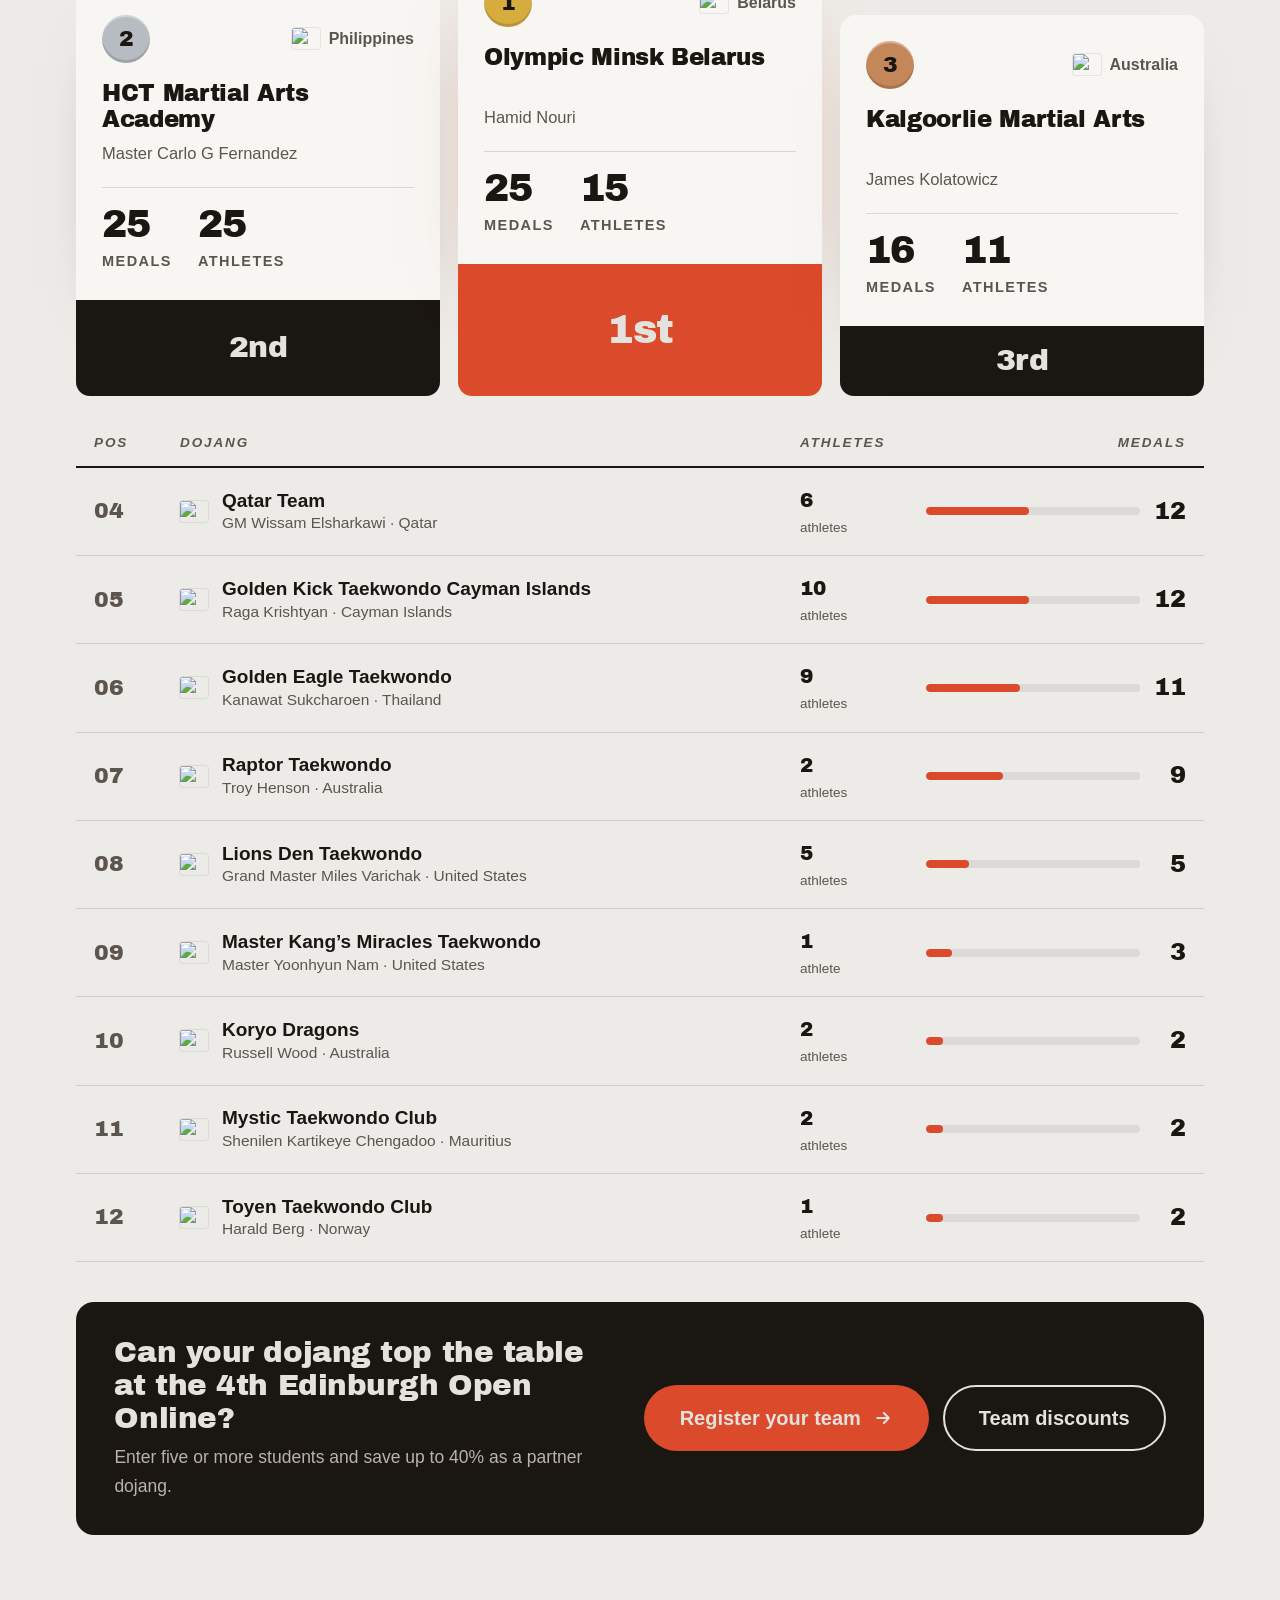
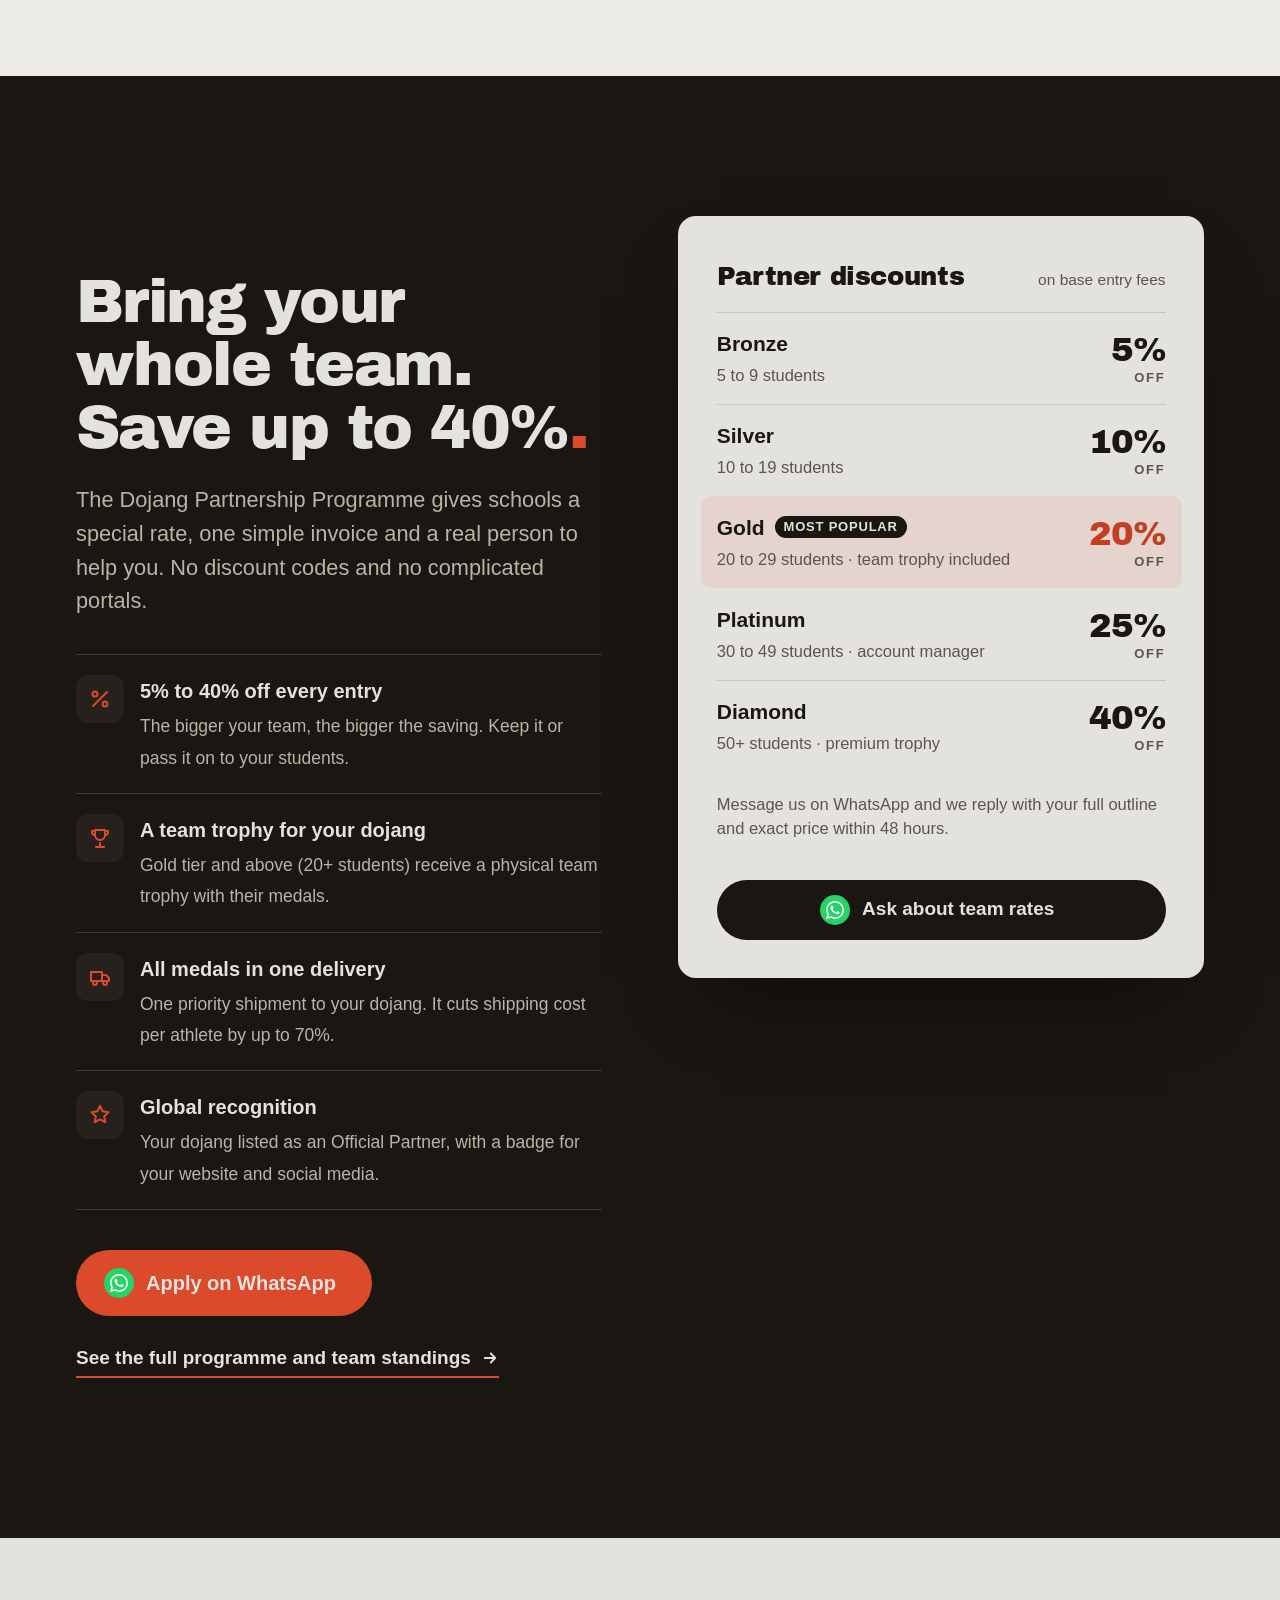
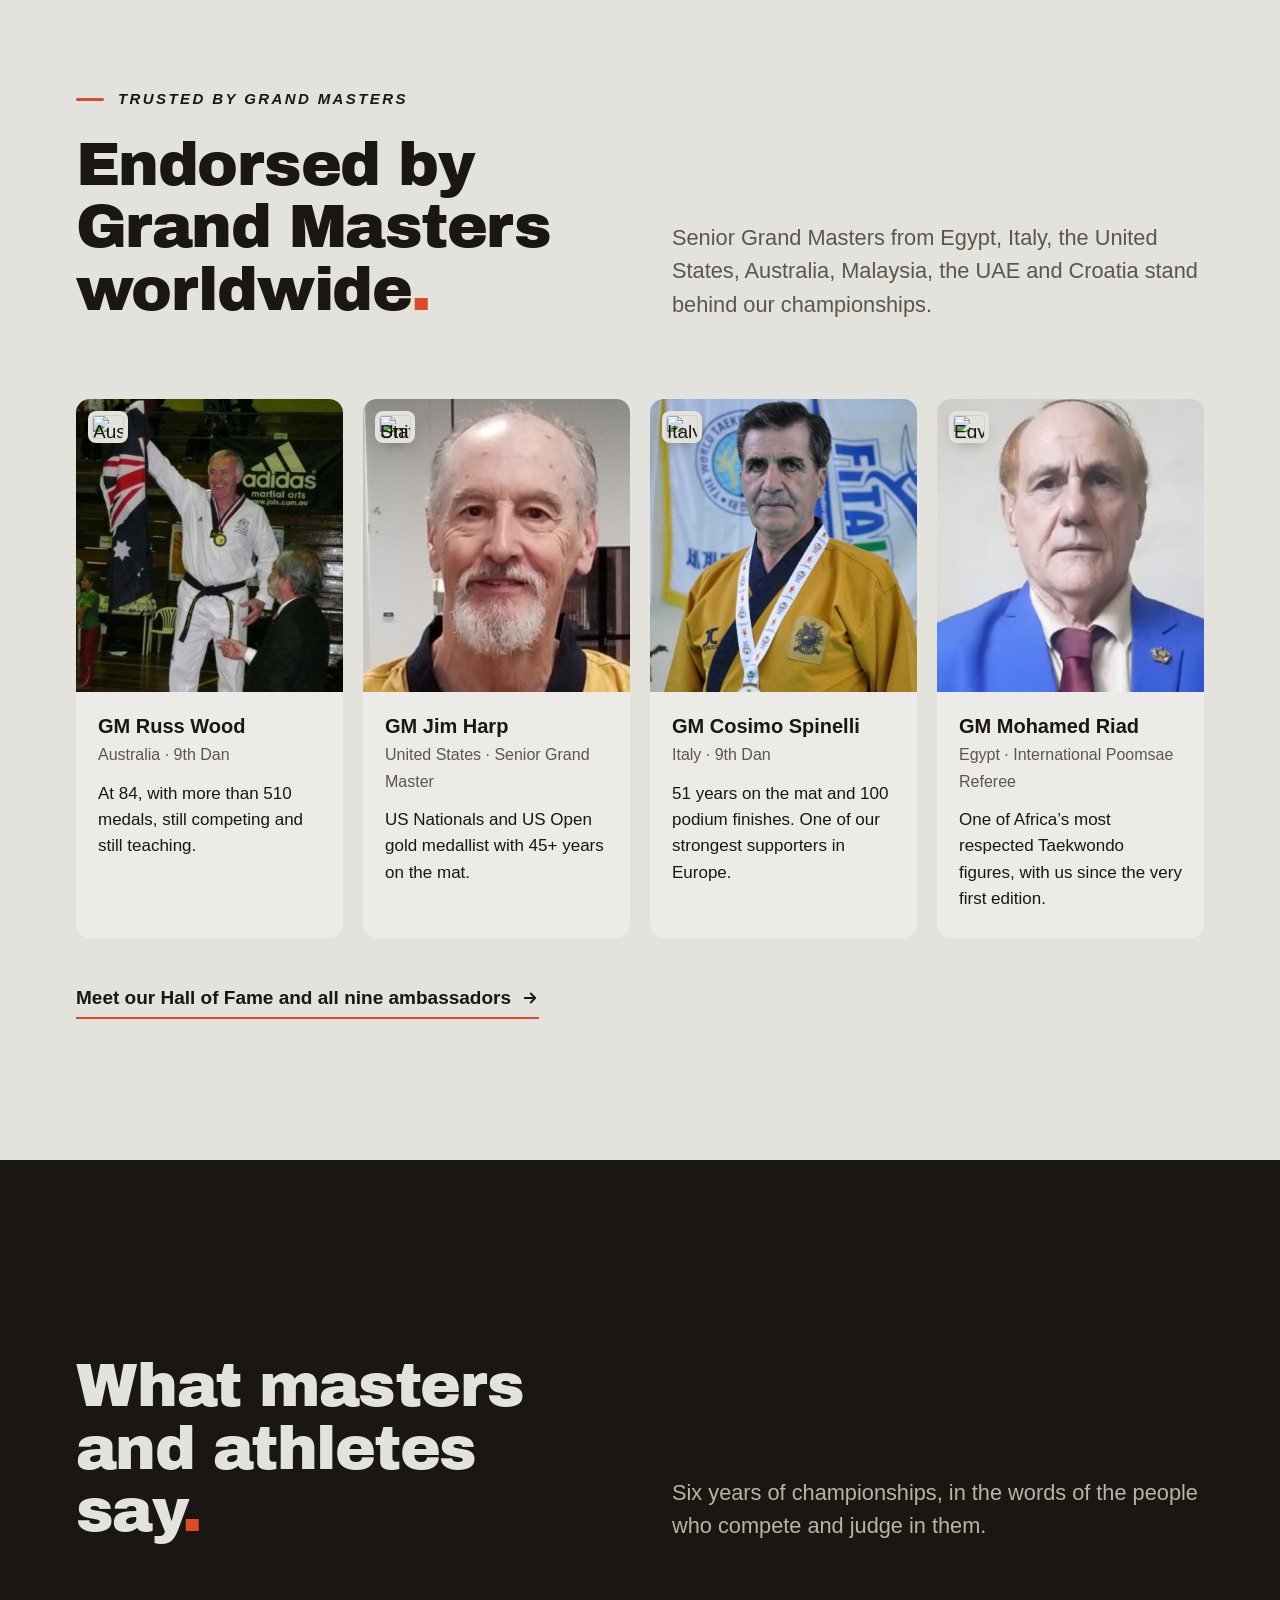
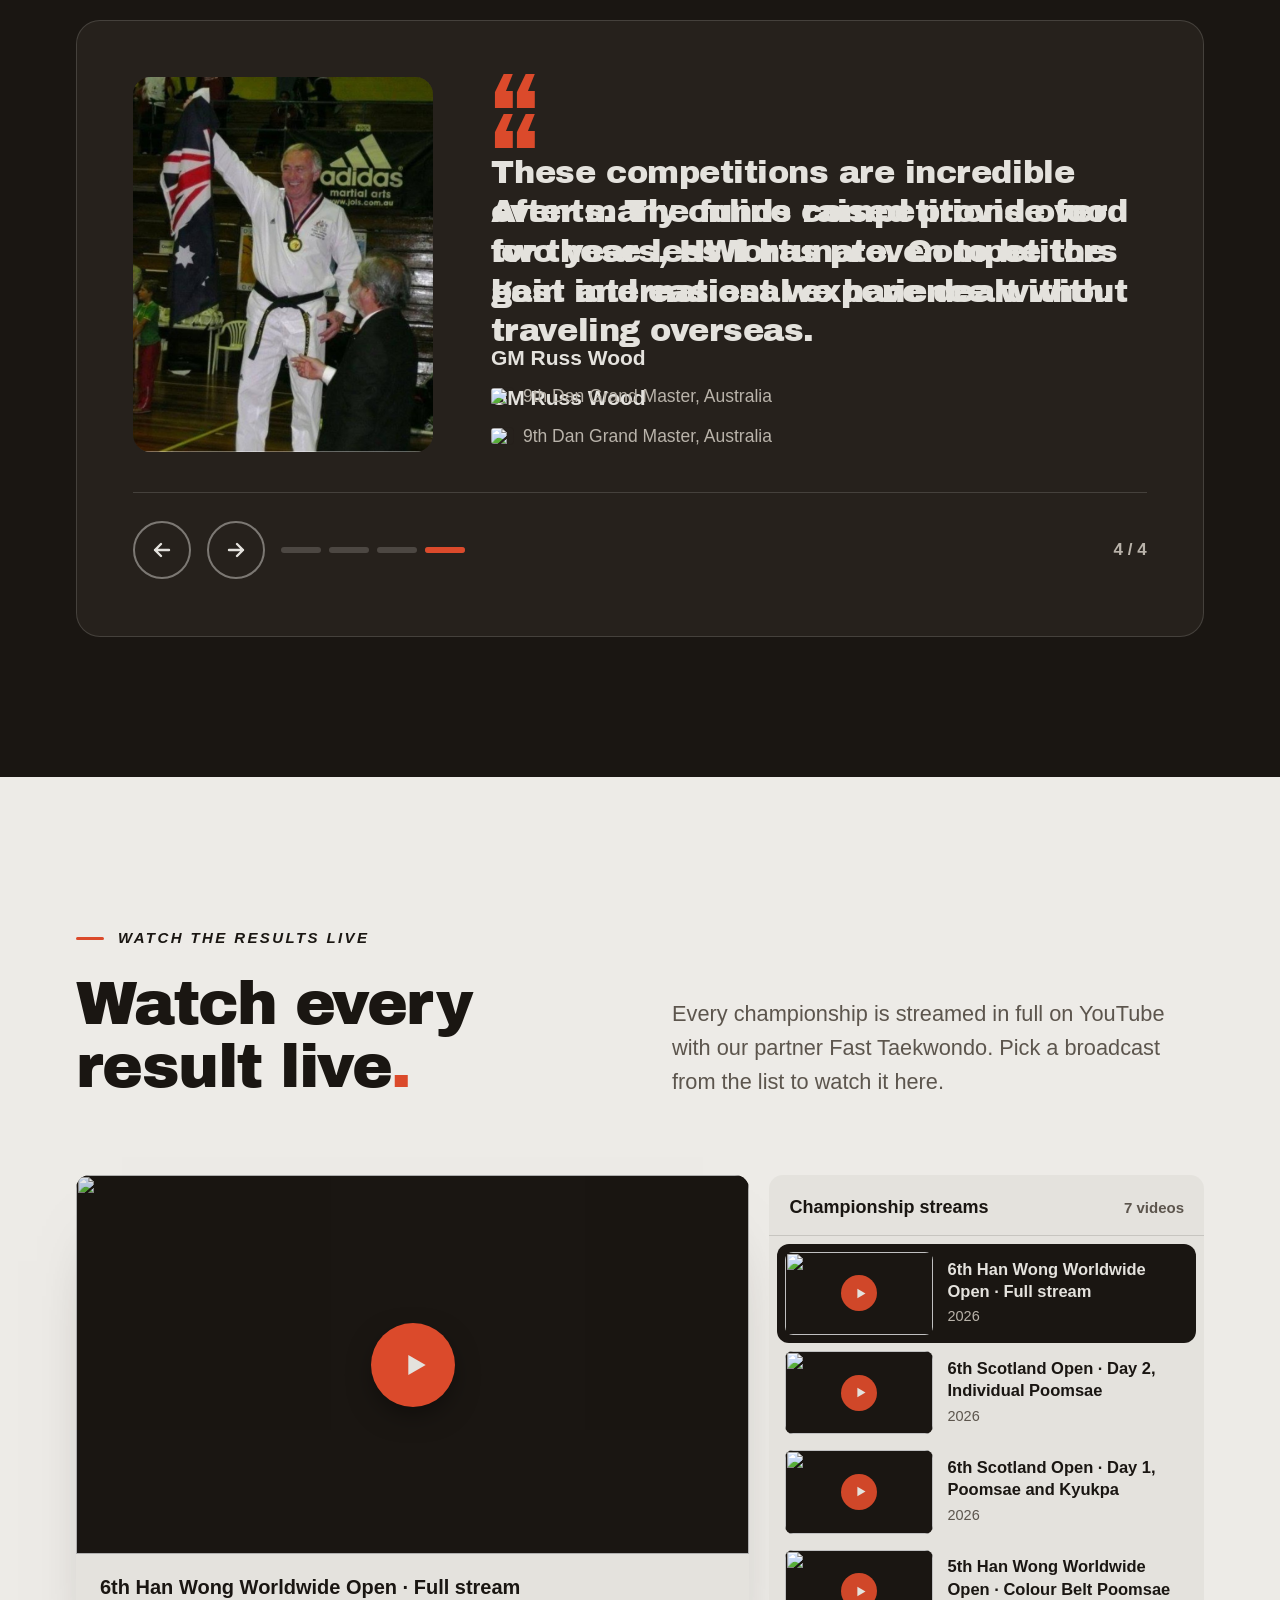
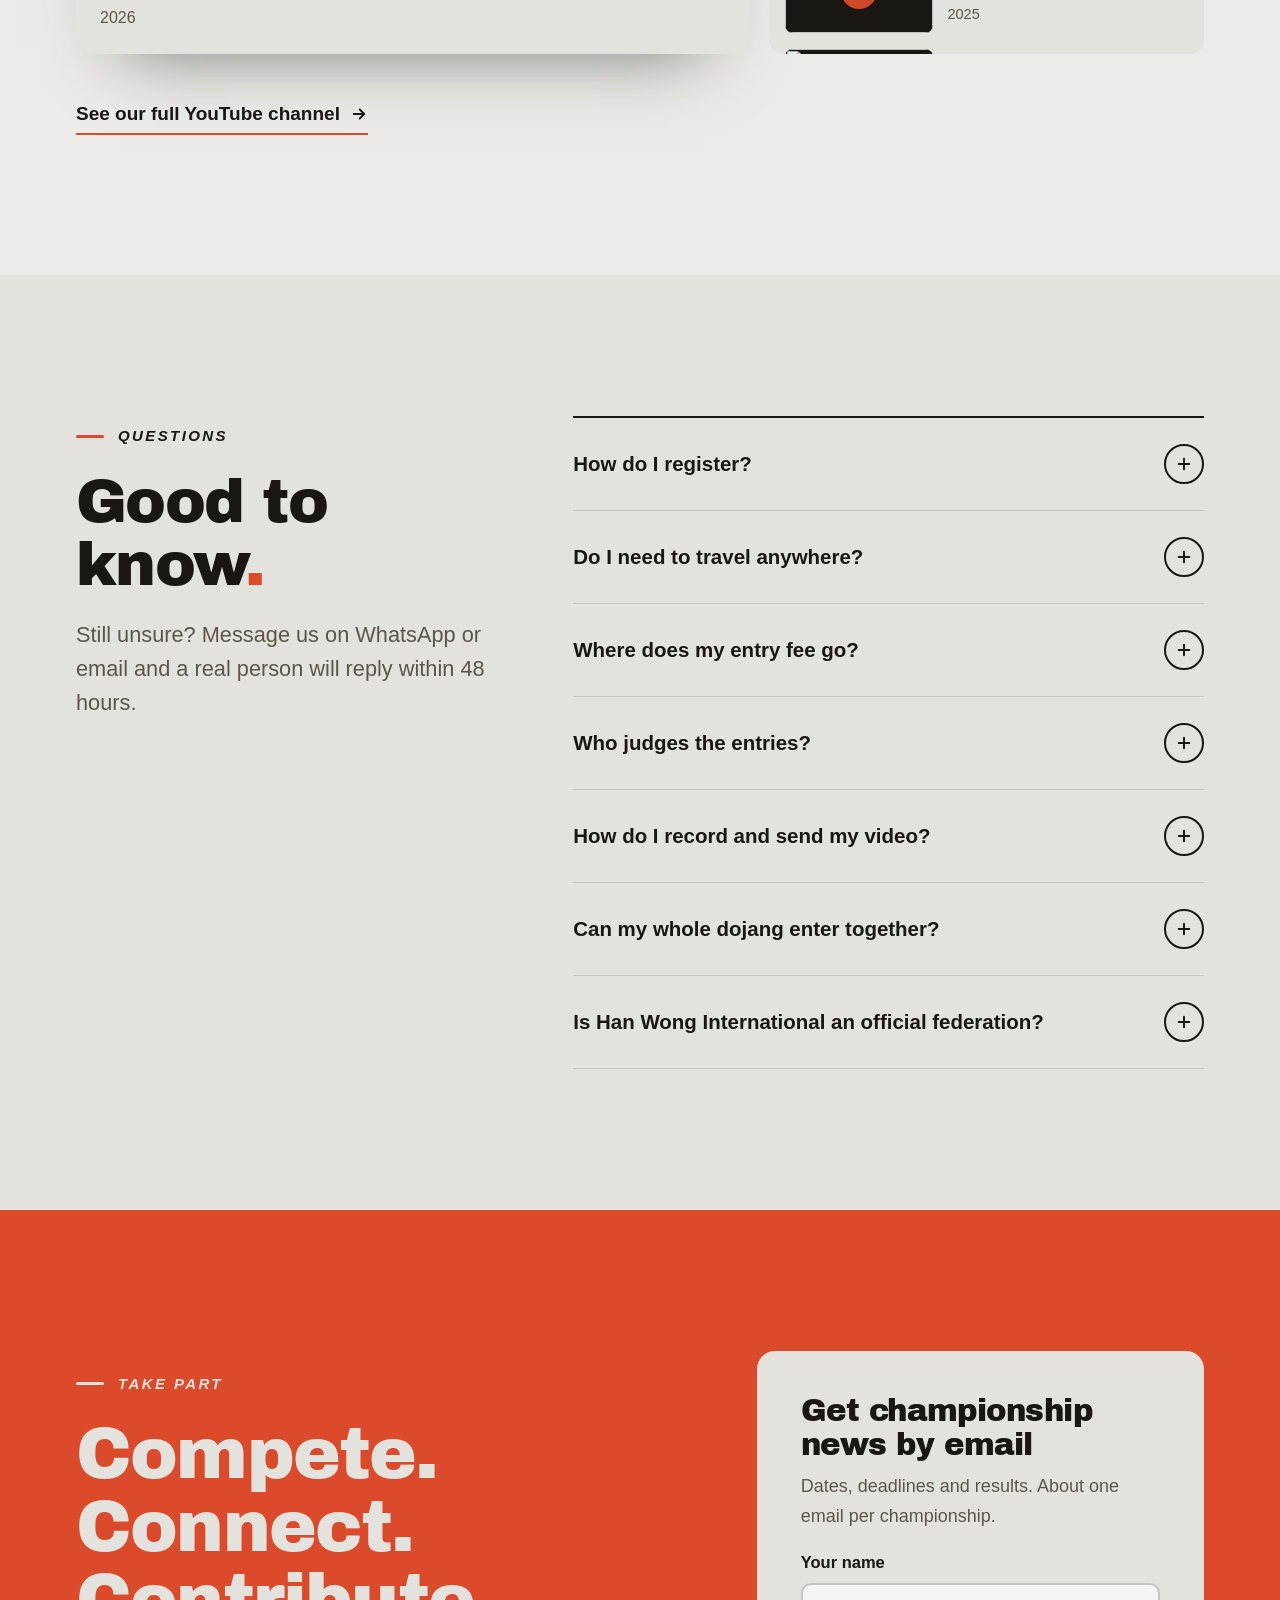
==== commit 4a7dc8c8: "site - 2.20" ====
--- a/index.html
+++ b/index.html
@@ -3,404 +3,574 @@
 <head>
 <meta charset="UTF-8">
 <meta name="viewport" content="width=device-width, initial-scale=1.0">
-<title>Han Wong International — Compete. Connect. Contribute.</title>
-<meta name="description" content="Online Taekwondo championship organised from Scotland. 100% of registration fees go to charity. Under the guidance of Grand Master Han Wong, 9th Dan.">
+<title>Han Wong International · Online Taekwondo Championships for Charity</title>
+<meta name="description" content="Online international Taekwondo championships founded by Grand Master Han Wong, 9th Dan. Compete from your own dojang. Running since 2020. 100% of entry fees go to charity.">
+<meta name="theme-color" content="#db4a2b">
+<link rel="canonical" href="https://hanwonginternational.org/">
+<meta property="og:type" content="website">
+<meta property="og:title" content="Han Wong International · Compete worldwide from your own dojang">
+<meta property="og:description" content="Online Taekwondo championships since 2020. 50+ countries. 100% of entry fees go to charity.">
+<meta property="og:image" content="https://hanwonginternational.org/assets/img/han.jpg">
+<link rel="icon" type="image/png" href="assets/favicon.png">
+<link rel="apple-touch-icon" href="assets/favicon.png">
+<script>(function(d){if(/[?&]still\b/.test(location.search)){d.classList.add('still');return}d.classList.add('js');setTimeout(function(){if(!window.__hwiReady)d.classList.remove('js')},3500)})(document.documentElement);</script>
+
 <link rel="preconnect" href="https://fonts.googleapis.com">
 <link rel="preconnect" href="https://fonts.gstatic.com" crossorigin>
-<link href="https://fonts.googleapis.com/css2?family=Archivo+Black&family=JetBrains+Mono:wght@400;500&display=swap" rel="stylesheet">
-<link href="https://fonts.bunny.net/css?family=aileron:400,500,700" rel="stylesheet">
-<link rel="stylesheet" href="assets/styles.css">
-<link rel="icon" type="image/png" href="assets/logo.png">
-
-  <!-- Google tag (gtag.js) -->
-  <script async src="https://www.googletagmanager.com/gtag/js?id=G-7E67FYPZWC"></script>
-  <script>
-    window.dataLayer = window.dataLayer || [];
-    function gtag(){dataLayer.push(arguments);}
-    gtag('js', new Date());
-    gtag('config', 'G-7E67FYPZWC');
-  </script>
-
-
+<link href="https://fonts.googleapis.com/css2?family=Archivo+Black&display=swap" rel="stylesheet">
+<link rel="preconnect" href="https://cdn.jsdelivr.net" crossorigin>
+<link href="https://cdn.jsdelivr.net/npm/@fontsource/aileron@5.3.0/latin-400.css" rel="stylesheet">
+<link href="https://cdn.jsdelivr.net/npm/@fontsource/aileron@5.3.0/latin-600.css" rel="stylesheet">
+<link href="https://cdn.jsdelivr.net/npm/@fontsource/aileron@5.3.0/latin-700.css" rel="stylesheet">
+<link href="https://cdn.jsdelivr.net/npm/@fontsource/aileron@5.3.0/latin-700-italic.css" rel="stylesheet">
+<link href="https://cdn.jsdelivr.net/npm/@fontsource/aileron@5.3.0/latin-800.css" rel="stylesheet">
+<link rel="stylesheet" href="assets/site.css">
+
+<!-- Google tag (gtag.js) -->
+<script async src="https://www.googletagmanager.com/gtag/js?id=G-7E67FYPZWC"></script>
+<script>
+  window.dataLayer = window.dataLayer || [];
+  function gtag(){dataLayer.push(arguments);}
+  gtag('js', new Date());
+  gtag('config', 'G-7E67FYPZWC');
+</script>
+
+<script type="application/ld+json">
+{
+  "@context": "https://schema.org",
+  "@type": "SportsOrganization",
+  "name": "Han Wong International",
+  "url": "https://hanwonginternational.org/",
+  "logo": "https://hanwonginternational.org/assets/logo.png",
+  "sport": "Taekwondo",
+  "foundingDate": "2020",
+  "founder": { "@type": "Person", "name": "Grand Master Han Wong" },
+  "email": "director@hanwonginternational.org",
+  "address": { "@type": "PostalAddress", "addressLocality": "Edinburgh", "addressCountry": "GB" },
+  "sameAs": ["https://www.facebook.com/profile.php?id=100063790375715", "https://www.youtube.com/@hanwongintl"]
+}
+</script>
 </head>
 <body>
-
-  <!-- HWI Registration Popup -->
-<div class="hwi-popup-overlay" id="hwiPopup">
-  <div class="hwi-popup">
-    <button class="hwi-popup-close" onclick="closeHwiPopup()">✕</button>
-    <div class="hwi-popup-tag">★ Han Wong International</div>
-    <h2>Stay in the<br>loop.</h2>
-    <p>Get tournament announcements, registration deadlines, results, and charity updates — straight to your inbox. No spam. One email per tournament cycle.</p>
-    <form class="hwi-popup-form" action="https://formspree.io/f/xbdvjlvo" method="POST" onsubmit="handleHwiSubmit(event)">
-      <input type="text" name="name" placeholder="Your name" required>
-      <input type="email" name="email" placeholder="Your email address" required>
-      <input type="hidden" name="source" value="Popup Signup">
-      <button type="submit">Subscribe to Updates →</button>
-    </form>
-    <div class="hwi-popup-success" id="hwiSuccess">You're in. We'll be in touch.</div>
-    <button class="hwi-popup-skip" onclick="closeHwiPopup()">No thanks, maybe later</button>
-  </div>
+<a class="skip" href="#main">Skip to content</a>
+<svg width="0" height="0" style="position:absolute" aria-hidden="true" focusable="false">
+  <symbol id="i-wa" viewBox="0 0 24 24"><path d="M17.472 14.382c-.297-.149-1.758-.867-2.03-.967-.273-.099-.471-.148-.67.15-.197.297-.767.966-.94 1.164-.173.199-.347.223-.644.075-.297-.15-1.255-.463-2.39-1.475-.883-.788-1.48-1.761-1.653-2.059-.173-.297-.018-.458.13-.606.134-.133.298-.347.446-.52.149-.174.198-.298.298-.497.099-.198.05-.371-.025-.52-.075-.149-.669-1.612-.916-2.207-.242-.579-.487-.5-.669-.51-.173-.008-.371-.01-.57-.01-.198 0-.52.074-.792.372-.272.297-1.04 1.016-1.04 2.479 0 1.462 1.065 2.875 1.213 3.074.149.198 2.096 3.2 5.077 4.487.709.306 1.262.489 1.694.625.712.227 1.36.195 1.871.118.571-.085 1.758-.719 2.006-1.413.248-.694.248-1.289.173-1.413-.074-.124-.272-.198-.57-.347m-5.421 7.403h-.004a9.87 9.87 0 01-5.031-1.378l-.361-.214-3.741.982.998-3.648-.235-.374a9.86 9.86 0 01-1.51-5.26c.001-5.45 4.436-9.884 9.888-9.884 2.64 0 5.122 1.03 6.988 2.898a9.825 9.825 0 012.893 6.994c-.003 5.45-4.437 9.884-9.885 9.884m8.413-18.297A11.815 11.815 0 0012.05 0C5.495 0 .16 5.335.157 11.892c0 2.096.547 4.142 1.588 5.945L.057 24l6.305-1.654a11.882 11.882 0 005.683 1.448h.005c6.554 0 11.89-5.335 11.893-11.893a11.821 11.821 0 00-3.48-8.413z"/></symbol>
+  <symbol id="i-arrow" viewBox="0 0 24 24"><path d="M5 12h14M13 6l6 6-6 6" fill="none" stroke="currentColor" stroke-width="2.4" stroke-linecap="round" stroke-linejoin="round"/></symbol>
+  <symbol id="i-check" viewBox="0 0 24 24"><path d="M4 12.5l5 5L20 6.5" fill="none" stroke="currentColor" stroke-width="2.6" stroke-linecap="round" stroke-linejoin="round"/></symbol>
+  <symbol id="i-plus" viewBox="0 0 24 24"><path d="M12 5v14M5 12h14" fill="none" stroke="currentColor" stroke-width="2.6" stroke-linecap="round"/></symbol>
+</svg>
+
+<!-- ============ HEADER ============ -->
+<header class="site-header">
+  <div class="wrap header-inner">
+    <a class="wordmark" href="index.html" aria-label="Han Wong International, home">
+      <span class="wm-main">HanWong.</span>
+      <span class="wm-sub">International</span>
+    </a>
+    <nav class="main-nav" aria-label="Main">
+      <a href="#join">How to join</a>
+      <a href="#founder">Our founder</a>
+      <a href="#charity">Charity</a>
+      <a href="#results">Results</a>
+      <a href="#dojangs">For dojangs</a>
+      <a href="hall-of-fame.html">Hall of Fame</a>
+    </nav>
+    <a class="btn btn-cream header-cta" data-register href="https://forms.gle/heDtq8czy6ZpUTfZ8" target="_blank" rel="noopener"><span class="lbl">Register now</span></a>
+    <button class="menu-btn" aria-expanded="false" aria-controls="mobile-nav">
+      <svg viewBox="0 0 24 24" fill="none" stroke="currentColor" stroke-width="2.4" stroke-linecap="round" aria-hidden="true"><path d="M4 7h16M4 12h16M4 17h16"/></svg>
+      <span class="menu-label">Menu</span>
+    </button>
+  </div>
+  <nav class="mobile-nav" id="mobile-nav" aria-label="Mobile">
+    <a class="m-link" href="#join">How to join</a>
+    <a class="m-link" href="#event">Next championship</a>
+    <a class="m-link" href="#founder">Our founder</a>
+    <a class="m-link" href="#charity">Charity</a>
+    <a class="m-link" href="#results">Results</a>
+    <a class="m-link" href="#dojangs">For dojangs</a>
+    <a class="m-link" href="#watch">Videos</a>
+    <a class="m-link" href="hall-of-fame.html">Hall of Fame</a>
+    <a class="m-link" href="#contact">Contact</a>
+    <div class="btn-row">
+      <a class="btn btn-cream btn-lg" data-register href="https://forms.gle/heDtq8czy6ZpUTfZ8" target="_blank" rel="noopener"><span class="lbl">Register now</span></a>
+      <a class="btn btn-ink btn-lg" data-link="whatsappGroup" href="https://wa.me/918637356998" target="_blank" rel="noopener"><span class="wa-dot"><svg aria-hidden="true"><use href="#i-wa"/></svg></span>WhatsApp group</a>
+    </div>
+  </nav>
+  <div class="progress" aria-hidden="true"><i></i></div>
+</header>
+
+<main id="main">
+
+<!-- ============ HERO ============ -->
+<section class="hero on-orange">
+  <div class="wrap hero-grid">
+    <div class="hero-copy">
+      <a class="next-pill" href="#event"><span class="live-dot" aria-hidden="true"></span><span id="event-pill"><b>Next:</b> 4th Edinburgh Open Online · entries close 30 November</span></a>
+      <h1 class="h1">Compete worldwide from your own dojang<span class="dot">.</span></h1>
+      <p class="hero-sub">Online Taekwondo championships founded by Grand Master Han Wong, 9th&nbsp;Dan. Running every year since spring 2020. Every entry fee goes to charity.</p>
+      <div class="btn-row hero-ctas">
+        <a class="btn btn-ink btn-lg" data-register href="https://forms.gle/heDtq8czy6ZpUTfZ8" target="_blank" rel="noopener"><span class="lbl">Register now</span><svg class="arrow" aria-hidden="true"><use href="#i-arrow"/></svg></a>
+        <a class="btn btn-cream btn-lg" data-link="whatsappGroup" href="https://wa.me/918637356998" target="_blank" rel="noopener"><span class="wa-dot"><svg aria-hidden="true"><use href="#i-wa"/></svg></span>Join WhatsApp group</a>
+      </div>
+      <div class="hero-note">
+        <span><svg aria-hidden="true"><use href="#i-check"/></svg>No travel or visas</span>
+        <span><svg aria-hidden="true"><use href="#i-check"/></svg>Film on your phone</span>
+        <span><svg aria-hidden="true"><use href="#i-check"/></svg>Medal posted to you</span>
+      </div>
+    </div>
+
+    <figure class="hero-portrait">
+      <div class="frame">
+        <img src="assets/img/han.jpg" alt="Grand Master Han Wong in his dobok" width="540" height="675" fetchpriority="high">
+      </div>
+      <figcaption class="portrait-cap">
+        <b>Grand Master Han Wong</b>
+        <span>Founder · 9th Dan from five organisations</span>
+      </figcaption>
+      <div class="seal" aria-hidden="true">
+        <svg viewBox="0 0 140 140">
+          <defs><path id="sealPath" d="M70,70 m-50,0 a50,50 0 1,1 100,0 a50,50 0 1,1 -100,0"/></defs>
+          <circle cx="70" cy="70" r="70" fill="#1a1612"/>
+          <circle cx="70" cy="70" r="36" fill="none" stroke="#db4a2b" stroke-width="1.5"/>
+          <g class="seal-ring"><text font-family="Aileron, sans-serif" font-weight="800" font-size="11" fill="#e4e2dd" letter-spacing="1"><textPath href="#sealPath" textLength="312" lengthAdjust="spacing">100% TO CHARITY · SINCE 2020 · </textPath></text></g>
+          <text x="70" y="79" text-anchor="middle" font-family="Archivo Black, sans-serif" font-size="25" fill="#db4a2b" letter-spacing="-1">100%</text>
+        </svg>
+      </div>
+    </figure>
+  </div>
+</section>
+
+<!-- ============ FLAGS ============ -->
+<section class="flags-band" aria-label="Countries that compete with us" data-needs-content>
+  <div class="wrap flags-inner">
+    <div class="flags-label"><b id="flag-count">50+</b><span>countries<br>compete with us</span></div>
+    <div class="marquee"><div class="marquee-track" id="flag-track"></div></div>
+  </div>
+</section>
+
+<!-- ============ STATS ============ -->
+<section class="stats" aria-label="Han Wong International in numbers" data-needs-content>
+  <div class="wrap stats-grid" id="stats-grid"></div>
+</section>
+
+<!-- ============ HOW TO JOIN ============ -->
+<section class="section" id="join">
+  <div class="wrap">
+    <div class="section-head">
+      <div>
+        <p class="eyebrow" data-reveal>How to take part</p>
+        <h2 class="h2" data-reveal style="--d:80ms">Three simple steps<span class="dot">.</span></h2>
+      </div>
+      <p class="lead muted" data-reveal style="--d:160ms">Everything happens online. If you can record a video on your phone, you can compete against athletes from more than 50 countries.</p>
+    </div>
+
+    <div class="steps">
+      <div class="step" data-reveal>
+        <div class="step-num">01</div>
+        <h3>Register</h3>
+        <p>Fill in one short online form. Coaches can enter a whole team at once, and we confirm by email within 48 hours.</p>
+      </div>
+      <div class="step" data-reveal style="--d:120ms">
+        <div class="step-num">02</div>
+        <h3>Film your performance</h3>
+        <p>Record at your dojang or at home in one take, then send us the link. No travel, no visas, no hotel bills.</p>
+      </div>
+      <div class="step" data-reveal style="--d:240ms">
+        <div class="step-num">03</div>
+        <h3>Receive your medal</h3>
+        <p>Certified referees judge every entry. Results are streamed live on YouTube, and your medal and certificate are posted to you.</p>
+      </div>
+    </div>
+
+    <div class="join-after">
+      <div class="panel" data-reveal>
+        <div class="panel-title">Three championships a year</div>
+        <div id="calendar"></div>
+      </div>
+      <div class="panel" data-reveal style="--d:120ms">
+        <div class="panel-title">Every athlete receives</div>
+        <ul class="checks">
+          <li><svg aria-hidden="true"><use href="#i-check"/></svg>A quality medal, posted to your home or dojang</li>
+          <li><svg aria-hidden="true"><use href="#i-check"/></svg>An official certificate and global ranking points</li>
+          <li><svg aria-hidden="true"><use href="#i-check"/></svg>Your results shown on our live YouTube stream</li>
+        </ul>
+        <div class="chips" id="categories" aria-label="Categories"></div>
+      </div>
+    </div>
+  </div>
+</section>
+
+<!-- ============ THE EVENT WE ARE PROMOTING ============ -->
+<section class="section section-orange on-orange event-band" id="event">
+  <div class="wrap">
+    <div class="event-head">
+      <div>
+        <p class="eyebrow" data-reveal>Join the next championship</p>
+        <h2 class="h2" data-reveal style="--d:80ms">Enter from anywhere in the world<span class="dot">.</span></h2>
+      </div>
+      <p data-reveal style="--d:160ms">Register in a few minutes, download the guidelines, and start preparing your performance.</p>
+    </div>
+    <div class="event-grid">
+      <div class="poster-wrap" data-reveal><div class="poster" id="event-poster"></div></div>
+      <div class="event-card" data-reveal style="--d:140ms">
+        <span class="status" data-ev-status>Registration open</span>
+        <h3 class="event-name">4th Edinburgh Open Online Poomsae, Kyukpa &amp; Speed Kicking Championship 2026</h3>
+        <p class="event-summary" data-text="event.summary">Our year-closing championship, hosted from our home city.</p>
+        <dl class="event-details" id="event-details"></dl>
+        <div class="countdown" id="countdown" hidden aria-label="Time left to enter">
+          <div><b>0</b><span>Days</span></div><div><b>00</b><span>Hours</span></div><div><b>00</b><span>Minutes</span></div><div><b>00</b><span>Seconds</span></div>
+        </div>
+        <div class="event-actions">
+          <a class="btn btn-orange btn-lg" data-register href="https://forms.gle/heDtq8czy6ZpUTfZ8" target="_blank" rel="noopener"><span class="lbl">Register now</span><svg class="arrow" aria-hidden="true"><use href="#i-arrow"/></svg></a>
+          <div class="dl-row">
+            <a class="btn btn-line dl" id="dl-guidelines">Download guidelines</a>
+            <a class="btn btn-line dl" id="dl-poster">Download poster</a>
+          </div>
+        </div>
+        <p class="event-help">Questions before you enter? <a data-link="whatsappChat" href="https://wa.me/918637356998" target="_blank" rel="noopener">Ask us on WhatsApp</a></p>
+      </div>
+    </div>
+  </div>
+</section>
+
+<!-- ============ FOUNDER ============ -->
+<section class="section section-ink on-dark" id="founder">
+  <div class="wrap founder-grid">
+    <div class="founder-quote" data-reveal>
+      <p class="eyebrow">In his words</p>
+      <blockquote><span class="q">“</span>No politics. Only traditional Taekwondo training.<span class="q">”</span></blockquote>
+      <div class="sig">
+        <img src="assets/img/han.jpg" alt="" width="64" height="64" loading="lazy">
+        <div><b>Grand Master Han Wong</b><span>Founder, Han Wong International</span></div>
+      </div>
+    </div>
+
+    <div class="founder-body">
+      <p class="eyebrow" data-reveal>Our founder</p>
+      <h2 class="h2" data-reveal style="--d:80ms">Grand Master Han Wong<span class="dot">.</span></h2>
+      <p class="lead" data-reveal style="--d:140ms">The only Taekwondo Grand Master in the world to hold a 9th Dan black belt from five organisations.</p>
+      <p data-reveal style="--d:200ms">Originally from Malaysia, Grand Master Han has given more than 50 years to Taekwondo. He came to the UK to study, made Edinburgh his home, and became a pioneer of WTF-style Taekwondo in Scotland. He earned his first black belt under the legendary Grandmaster Rhee Ki-ha and received awards from the late General Choi Hong Hi.</p>
+      <p data-reveal style="--d:260ms">He has overcome cancer and still teaches and judges at the highest level. He founded Jidokwan and Changmookwan schools in India and the Philippines.</p>
+    </div>
+  </div>
+  <div class="wrap founder-lower">
+    <div class="dans-title" data-reveal>9th Dan · five organisations</div>
+    <div class="dans">
+      <div class="dan" data-reveal><b>Kukkiwon</b><span>Class 1 Master Instructor</span></div>
+      <div class="dan" data-reveal style="--d:80ms"><b>Changmookwan</b><span>Senior Master</span></div>
+      <div class="dan" data-reveal style="--d:160ms"><b>Global Taekwondo Federation</b><span>Senior Grand Master</span></div>
+      <div class="dan" data-reveal style="--d:240ms"><b>Jidokwan</b><span>Senior Grand Master</span></div>
+      <div class="dan" data-reveal style="--d:320ms"><b>Malaysian Global TKD Federation</b><span>Senior Grand Master</span></div>
+    </div>
+
+    <div class="timeline">
+      <div class="tl" data-reveal><div class="tl-year">Spring 2020</div><p>Lockdown stops every tournament. He starts the first online Taekwondo charity championship.</p></div>
+      <div class="tl" data-reveal style="--d:120ms"><div class="tl-year">Every year</div><p>Three international championships, judged by certified referees and streamed live.</p></div>
+      <div class="tl" data-reveal style="--d:240ms"><div class="tl-year">Today</div><p>Athletes from 50+ countries, featured by 200+ publications worldwide.</p></div>
+    </div>
+  </div>
+</section>
+
+<!-- ============ CHARITY ============ -->
+<section class="section" id="charity">
+  <div class="wrap">
+    <div class="charity-top">
+      <div>
+        <p class="eyebrow" data-reveal>Where your entry fee goes</p>
+        <h2 class="h2" data-reveal style="--d:80ms">100% of every fee goes to charity<span class="dot">.</span></h2>
+      </div>
+      <div data-reveal style="--d:160ms">
+        <p class="lead">All of it, every time. We photograph every project and publish it, so every athlete can see exactly where their fee went.</p>
+        <div class="charity-figures">
+          <div><b>1,000+</b><span>families helped</span></div>
+          <div><b>$10k+</b><span>donated so far</span></div>
+          <div><b>100%</b><span>shown publicly</span></div>
+        </div>
+      </div>
+    </div>
+
+    <div class="mosaic" id="mosaic" data-needs-content></div>
+    <div class="more-row" data-reveal>
+      <a class="btn btn-ink" id="more-photos" href="https://www.facebook.com/profile.php?id=100063790375715&amp;sk=photos" target="_blank" rel="noopener"><span class="lbl">View more photos on Facebook</span><svg class="arrow" aria-hidden="true"><use href="#i-arrow"/></svg></a>
+      <p>Every project is photographed and shared publicly.</p>
+    </div>
+
+    <div class="uses">
+      <div class="use" data-reveal>
+        <svg viewBox="0 0 24 24" fill="none" stroke="currentColor" stroke-width="1.8" stroke-linecap="round" stroke-linejoin="round" aria-hidden="true"><path d="M3 11h18a9 9 0 0 1-18 0Z"/><path d="M8 7c0-1.5 1-2 1-3.5M12 7c0-1.5 1-2 1-3.5M16 7c0-1.5 1-2 1-3.5"/></svg>
+        <h3>Food and essentials</h3>
+        <p>Rice, oil, clothing and basics for families hit by floods and hardship. Our largest area of giving.</p>
+      </div>
+      <div class="use" data-reveal style="--d:100ms">
+        <svg viewBox="0 0 24 24" fill="none" stroke="currentColor" stroke-width="1.8" stroke-linecap="round" stroke-linejoin="round" aria-hidden="true"><path d="M2 6.5c3-1.5 7-1.5 10 1 3-2.5 7-2.5 10-1V19c-3-1.5-7-1.5-10 1-3-2.5-7-2.5-10-1Z"/><path d="M12 7.5V20"/></svg>
+        <h3>Education</h3>
+        <p>School supplies, books, uniforms and fees for children whose families cannot afford them.</p>
+      </div>
+      <div class="use" data-reveal style="--d:200ms">
+        <svg viewBox="0 0 24 24" fill="none" stroke="currentColor" stroke-width="1.8" stroke-linecap="round" stroke-linejoin="round" aria-hidden="true"><path d="M19.5 12.6 12 20l-7.5-7.4A4.8 4.8 0 0 1 12 6.4a4.8 4.8 0 0 1 7.5 6.2Z"/><path d="M12 10v5M9.5 12.5h5"/></svg>
+        <h3>Medical and mobility</h3>
+        <p>Wheelchairs, tricycles, blood drives and a sanitary pad bank for communities in need.</p>
+      </div>
+      <div class="use" data-reveal style="--d:300ms">
+        <svg viewBox="0 0 24 24" fill="none" stroke="currentColor" stroke-width="1.8" stroke-linecap="round" stroke-linejoin="round" aria-hidden="true"><circle cx="12" cy="12" r="9"/><path d="M3 12h18M12 3c2.5 2.6 3.8 5.6 3.8 9s-1.3 6.4-3.8 9c-2.5-2.6-3.8-5.6-3.8-9S9.5 5.6 12 3Z"/></svg>
+        <h3>Fee waivers</h3>
+        <p>We waive fees for athletes from countries where the entry fee would stop them taking part.</p>
+      </div>
+    </div>
+
+    <div class="feature" data-reveal>
+      <div class="feature-img" data-reveal-img><img src="assets/img/k1.jpg" alt="Karimul Haque on his Bike Ambulance" loading="lazy"></div>
+      <div class="feature-body">
+        <p class="eyebrow">Honorary ambassador · India</p>
+        <h3 class="h3">Karimul Haque, the Bike Ambulance man.</h3>
+        <p>Karimul turned his motorcycle into a free ambulance and has helped more than 5,000 people in rural Bengal reach medical care. His story has been told by TEDx, Al Jazeera and Great Big Story.</p>
+        <p>Today we are helping him build the first hospital in his village. Every tournament fee contributes.</p>
+        <div class="btn-row">
+          <a class="btn btn-cream" data-register href="https://forms.gle/heDtq8czy6ZpUTfZ8" target="_blank" rel="noopener"><span class="lbl">Enter the <span data-text="event.shortName">Edinburgh Open</span> and help</span><svg class="arrow" aria-hidden="true"><use href="#i-arrow"/></svg></a>
+        </div>
+      </div>
+    </div>
+  </div>
+</section>
+
+<!-- ============ RESULTS / TEAM STANDINGS ============ -->
+<section class="section section-paper" id="results" data-needs-content>
+  <div class="wrap">
+    <div class="section-head">
+      <div>
+        <p class="eyebrow" data-reveal>Latest team standings</p>
+        <h2 class="h2" data-reveal style="--d:80ms">This season’s top dojangs<span class="dot">.</span></h2>
+      </div>
+      <p class="lead muted" data-reveal style="--d:160ms">Every championship ends with public team standings. This is how the <span data-text="results.championship">6th Han Wong Worldwide Open 2026</span> finished.</p>
+    </div>
+    <div class="results-sub" data-reveal><span class="chip">All categories</span><span class="muted" data-text="results.note"></span></div>
+    <div data-results></div>
+    <div class="results-cta" data-reveal>
+      <div>
+        <h3>Can your dojang top the table at the <span data-text="event.name">4th Edinburgh Open Online</span>?</h3>
+        <p>Enter five or more students and save up to 40% as a partner dojang.</p>
+      </div>
+      <div class="btn-row">
+        <a class="btn btn-orange btn-lg" data-register href="https://forms.gle/heDtq8czy6ZpUTfZ8" target="_blank" rel="noopener"><span class="lbl">Register your team</span><svg class="arrow" aria-hidden="true"><use href="#i-arrow"/></svg></a>
+        <a class="btn btn-line btn-lg" href="#dojangs">Team discounts</a>
+      </div>
+    </div>
+  </div>
+</section>
+
+<!-- ============ DOJANG PARTNERSHIP (B2B) ============ -->
+<section class="section section-ink on-dark" id="dojangs">
+  <div class="wrap partner-grid">
+    <div>
+      <p class="eyebrow" data-reveal>For dojang owners and coaches</p>
+      <h2 class="h2" data-reveal style="--d:80ms">Bring your whole team. Save up to 40%<span class="dot">.</span></h2>
+      <p class="lead muted" data-reveal style="--d:140ms">The Dojang Partnership Programme gives schools a special rate, one simple invoice and a real person to help you. No discount codes and no complicated portals.</p>
+      <ul class="benefits">
+        <li data-reveal><span class="b-ico"><svg viewBox="0 0 24 24" fill="none" stroke="currentColor" stroke-width="2" stroke-linecap="round" stroke-linejoin="round" aria-hidden="true"><path d="M19 5 5 19"/><circle cx="7" cy="7" r="2.5"/><circle cx="17" cy="17" r="2.5"/></svg></span><div><b>5% to 40% off every entry</b><span>The bigger your team, the bigger the saving. Keep it or pass it on to your students.</span></div></li>
+        <li data-reveal style="--d:80ms"><span class="b-ico"><svg viewBox="0 0 24 24" fill="none" stroke="currentColor" stroke-width="2" stroke-linecap="round" stroke-linejoin="round" aria-hidden="true"><path d="M8 21h8M12 17v4M7 4h10v5a5 5 0 0 1-10 0Z"/><path d="M17 5h3a3 3 0 0 1-3 4M7 5H4a3 3 0 0 0 3 4"/></svg></span><div><b>A team trophy for your dojang</b><span>Gold tier and above (20+ students) receive a physical team trophy with their medals.</span></div></li>
+        <li data-reveal style="--d:160ms"><span class="b-ico"><svg viewBox="0 0 24 24" fill="none" stroke="currentColor" stroke-width="2" stroke-linecap="round" stroke-linejoin="round" aria-hidden="true"><path d="M3 7h11v9H3zM14 10h4l3 3v3h-7"/><circle cx="7" cy="18" r="2"/><circle cx="17" cy="18" r="2"/></svg></span><div><b>All medals in one delivery</b><span>One priority shipment to your dojang. It cuts shipping cost per athlete by up to 70%.</span></div></li>
+        <li data-reveal style="--d:240ms"><span class="b-ico"><svg viewBox="0 0 24 24" fill="none" stroke="currentColor" stroke-width="2" stroke-linecap="round" stroke-linejoin="round" aria-hidden="true"><path d="m12 3 2.6 5.3 5.9.9-4.3 4.1 1 5.8L12 16.4 6.8 19.1l1-5.8L3.5 9.2l5.9-.9Z"/></svg></span><div><b>Global recognition</b><span>Your dojang listed as an Official Partner, with a badge for your website and social media.</span></div></li>
+      </ul>
+      <div class="btn-row" data-reveal>
+        <a class="btn btn-orange btn-lg" data-link="partnership" href="https://wa.me/916294278034?text=Hi%2C%20I%20run%20a%20dojang%20and%20would%20like%20to%20know%20about%20the%20Dojang%20Partnership%20Programme.%20I%20came%20from%20the%20website." target="_blank" rel="noopener"><span class="wa-dot"><svg aria-hidden="true"><use href="#i-wa"/></svg></span>Apply on WhatsApp</a>
+      </div>
+      <p style="margin-top:26px" data-reveal><a class="text-link" href="partnership.html">See the full programme and team standings<svg aria-hidden="true"><use href="#i-arrow"/></svg></a></p>
+    </div>
+
+    <div class="tiers" aria-label="Partnership discount tiers" data-reveal style="--d:120ms">
+      <div class="tiers-head"><b>Partner discounts</b><span>on base entry fees</span></div>
+      <div class="tier"><div class="tier-name">Bronze<small>5 to 9 students</small></div><div class="tier-off">5%<small>OFF</small></div></div>
+      <div class="tier"><div class="tier-name">Silver<small>10 to 19 students</small></div><div class="tier-off">10%<small>OFF</small></div></div>
+      <div class="tier gold"><div class="tier-name">Gold <span class="tier-pop">Most popular</span><small>20 to 29 students · team trophy included</small></div><div class="tier-off">20%<small>OFF</small></div></div>
+      <div class="tier"><div class="tier-name">Platinum<small>30 to 49 students · account manager</small></div><div class="tier-off">25%<small>OFF</small></div></div>
+      <div class="tier"><div class="tier-name">Diamond<small>50+ students · premium trophy</small></div><div class="tier-off">40%<small>OFF</small></div></div>
+      <p class="tiers-foot">Message us on WhatsApp and we reply with your full outline and exact price within 48 hours.</p>
+      <a class="btn btn-ink" data-link="partnership" href="https://wa.me/916294278034?text=Hi%2C%20I%20run%20a%20dojang%20and%20would%20like%20to%20know%20about%20the%20Dojang%20Partnership%20Programme.%20I%20came%20from%20the%20website." target="_blank" rel="noopener"><span class="wa-dot"><svg aria-hidden="true"><use href="#i-wa"/></svg></span>Ask about team rates</a>
+    </div>
+  </div>
+</section>
+
+<!-- ============ MASTERS ============ -->
+<section class="section" id="masters">
+  <div class="wrap">
+    <div class="section-head">
+      <div>
+        <p class="eyebrow" data-reveal>Trusted by Grand Masters</p>
+        <h2 class="h2" data-reveal style="--d:80ms">Endorsed by Grand Masters worldwide<span class="dot">.</span></h2>
+      </div>
+      <p class="lead muted" data-reveal style="--d:160ms">Senior Grand Masters from Egypt, Italy, the United States, Australia, Malaysia, the UAE and Croatia stand behind our championships.</p>
+    </div>
+    <div class="masters" id="masters-grid" data-needs-content></div>
+    <div class="center-link" data-reveal><a class="text-link" href="hall-of-fame.html">Meet our Hall of Fame and all nine ambassadors<svg aria-hidden="true"><use href="#i-arrow"/></svg></a></div>
+  </div>
+</section>
+
+<!-- ============ TESTIMONIALS ============ -->
+<section class="section section-ink on-dark" id="voices" data-needs-content>
+  <div class="wrap">
+    <div class="section-head">
+      <div>
+        <p class="eyebrow" data-reveal>In their words</p>
+        <h2 class="h2" data-reveal style="--d:80ms">What masters and athletes say<span class="dot">.</span></h2>
+      </div>
+      <p class="lead muted" data-reveal style="--d:160ms">Six years of championships, in the words of the people who compete and judge in them.</p>
+    </div>
+    <div class="tslider" id="tslider" aria-roledescription="carousel" aria-label="Testimonials" data-reveal>
+      <div class="t-slides"></div>
+      <div class="t-controls">
+        <button class="t-btn" type="button" data-t="prev" aria-label="Previous testimonial"><svg viewBox="0 0 24 24" fill="none" stroke="currentColor" stroke-width="2.4" stroke-linecap="round" stroke-linejoin="round" aria-hidden="true"><path d="M19 12H5M11 6l-6 6 6 6"/></svg></button>
+        <button class="t-btn" type="button" data-t="next" aria-label="Next testimonial"><svg viewBox="0 0 24 24" fill="none" stroke="currentColor" stroke-width="2.4" stroke-linecap="round" stroke-linejoin="round" aria-hidden="true"><path d="M5 12h14M13 6l6 6-6 6"/></svg></button>
+        <div class="t-dots"></div>
+        <span class="t-count"></span>
+      </div>
+    </div>
+  </div>
+</section>
+
+<!-- ============ WATCH ============ -->
+<section class="section section-paper" id="watch" data-needs-content>
+  <div class="wrap">
+    <div class="section-head">
+      <div>
+        <p class="eyebrow" data-reveal>Watch the results live</p>
+        <h2 class="h2" data-reveal style="--d:80ms">Watch every result live<span class="dot">.</span></h2>
+      </div>
+      <p class="lead muted" data-reveal style="--d:160ms">Every championship is streamed in full on YouTube with our partner Fast Taekwondo. Pick a broadcast from the list to watch it here.</p>
+    </div>
+    <div class="vplayer" id="videos">
+      <div class="vmain" data-reveal>
+        <div id="vmain-frame"></div>
+        <div class="vmain-meta"><b id="vmain-title"></b><span id="vmain-date"></span></div>
+      </div>
+      <div class="vlist-wrap" data-reveal style="--d:120ms">
+        <div class="vlist-head"><b>Championship streams</b><span id="vcount"></span></div>
+        <ol class="vlist" id="vlist"></ol>
+      </div>
+    </div>
+    <div class="center-link" data-reveal><a class="text-link" data-link="youtube" href="https://www.youtube.com/@hanwongintl" target="_blank" rel="noopener">See our full YouTube channel<svg aria-hidden="true"><use href="#i-arrow"/></svg></a></div>
+  </div>
+</section>
+
+<!-- ============ FAQ ============ -->
+<section class="section" id="faq">
+  <div class="wrap faq-grid">
+    <div class="faq-side" data-reveal>
+      <p class="eyebrow">Questions</p>
+      <h2 class="h2">Good to know<span class="dot">.</span></h2>
+      <p class="lead muted">Still unsure? Message us on WhatsApp or email and a real person will reply within 48 hours.</p>
+    </div>
+    <div class="faq-list" data-reveal style="--d:120ms">
+      <details>
+        <summary>How do I register?<span class="pm"><svg aria-hidden="true"><use href="#i-plus"/></svg></span></summary>
+        <div class="faq-answer"><p>Press any “Register now” button. It opens our official Google Form for the current championship. Fill it in, add your video link, and you’re entered. We confirm by email within 48 hours.</p></div>
+      </details>
+      <details>
+        <summary>Do I need to travel anywhere?<span class="pm"><svg aria-hidden="true"><use href="#i-plus"/></svg></span></summary>
+        <div class="faq-answer"><p>No. Everything is online. You record your performance at your dojang or at home, and we judge it from the video. There are no travel, visa or hotel costs.</p></div>
+      </details>
+      <details>
+        <summary>Where does my entry fee go?<span class="pm"><svg aria-hidden="true"><use href="#i-plus"/></svg></span></summary>
+        <div class="faq-answer"><p>100% of registration fees go to charity: food, school supplies, medical help, disaster relief and Karimul Haque’s Bike Ambulance and hospital. Every project is published on our Facebook page. Shipping costs for medals are charged separately.</p></div>
+      </details>
+      <details>
+        <summary>Who judges the entries?<span class="pm"><svg aria-hidden="true"><use href="#i-plus"/></svg></span></summary>
+        <div class="faq-answer"><p>Certified, experienced referees from around the world, under the direct guidance of Grand Master Han Wong, 9th Dan.</p></div>
+      </details>
+      <details>
+        <summary>How do I record and send my video?<span class="pm"><svg aria-hidden="true"><use href="#i-plus"/></svg></span></summary>
+        <div class="faq-answer"><p>Film in one uncut take, with the phone held sideways and the whole athlete in view, including the opening bow. Say your name, country, belt and form before you begin. Upload it as an unlisted YouTube video or a Google Drive link and paste the link into the form. The full rules are in the tournament guidelines, which you can download in the <a href="#event">next championship</a> section.</p></div>
+      </details>
+      <details>
+        <summary>Can my whole dojang enter together?<span class="pm"><svg aria-hidden="true"><use href="#i-plus"/></svg></span></summary>
+        <div class="faq-answer"><p>Yes. With 5 or more students you join the Dojang Partnership Programme and save 5% to 40%, with one invoice and one delivery for all medals. Message us on WhatsApp on +91 62942 78034 to start. <a href="partnership.html">See the programme</a>.</p></div>
+      </details>
+      <details>
+        <summary>Is Han Wong International an official federation?<span class="pm"><svg aria-hidden="true"><use href="#i-plus"/></svg></span></summary>
+        <div class="faq-answer"><p>No. We are an independent online charity championship run by Han Wong International Academy in Edinburgh, Scotland. Our judges include certified masters from world-recognised organisations.</p></div>
+      </details>
+    </div>
+  </div>
+</section>
+
+<!-- ============ FINAL CTA ============ -->
+<section class="section section-orange on-orange" id="contact">
+  <div class="wrap final-grid">
+    <div data-reveal>
+      <p class="eyebrow">Take part</p>
+      <h2 class="h2">Compete. Connect. Contribute<span class="dot">.</span></h2>
+      <p class="lead">Register for the <span data-text="event.name">4th Edinburgh Open Online</span>, or join our WhatsApp group for news and reminders.</p>
+      <div class="btn-row">
+        <a class="btn btn-ink btn-lg" data-register href="https://forms.gle/heDtq8czy6ZpUTfZ8" target="_blank" rel="noopener"><span class="lbl">Register now</span><svg class="arrow" aria-hidden="true"><use href="#i-arrow"/></svg></a>
+        <a class="btn btn-cream btn-lg" data-link="whatsappGroup" href="https://wa.me/918637356998" target="_blank" rel="noopener"><span class="wa-dot"><svg aria-hidden="true"><use href="#i-wa"/></svg></span>Join WhatsApp group</a>
+      </div>
+      <div class="contact-lines">
+        <a data-link="email" data-show href="mailto:director@hanwonginternational.org">director@hanwonginternational.org</a>
+        <a data-link="whatsappChat" data-show href="https://wa.me/918637356998" target="_blank" rel="noopener">+91 86373 56998</a>
+      </div>
+    </div>
+
+    <div class="signup" data-reveal style="--d:140ms">
+      <h3 class="h3">Get championship news by email</h3>
+      <p>Dates, deadlines and results. About one email per championship.</p>
+      <form action="https://formspree.io/f/xbdvjlvo" method="POST" data-signup>
+        <label class="field"><span>Your name</span><input type="text" name="name" autocomplete="name" required></label>
+        <label class="field"><span>Your email</span><input type="email" name="email" autocomplete="email" required></label>
+        <input type="hidden" name="source" value="Website signup">
+        <button class="btn btn-orange" type="submit"><span class="lbl">Send me updates</span><svg class="arrow" aria-hidden="true"><use href="#i-arrow"/></svg></button>
+        <p class="signup-note muted">No spam. Unsubscribe any time.</p>
+      </form>
+      <p class="signup-ok" role="status">Thank you. You’re on the list, and we’ll be in touch before the next championship.</p>
+    </div>
+  </div>
+</section>
+
+</main>
+
+<!-- ============ FOOTER ============ -->
+<footer class="site-footer">
+  <div class="wrap">
+    <div class="foot-grid">
+      <div>
+        <a class="wordmark" href="index.html" aria-label="Han Wong International, home"><span class="wm-main">HanWong.</span><span class="wm-sub">International</span></a>
+        <p class="foot-about">Online international Taekwondo championships since 2020, run by Han Wong International Academy in Edinburgh, Scotland. 100% of registration fees go to charity.</p>
+      </div>
+      <div class="foot-col">
+        <div class="foot-h">Take part</div>
+        <a data-register href="https://forms.gle/heDtq8czy6ZpUTfZ8" target="_blank" rel="noopener"><span class="lbl">Register</span></a>
+        <a href="index.html#event">Next championship</a>
+        <a href="index.html#results">Team standings</a>
+        <a href="index.html#faq">Questions</a>
+      </div>
+      <div class="foot-col">
+        <div class="foot-h">About us</div>
+        <a href="index.html#founder">Grand Master Han Wong</a>
+        <a href="index.html#charity">Our charity work</a>
+        <a href="hall-of-fame.html">Hall of Fame</a>
+        <a href="partnership.html">Dojang partnership</a>
+      </div>
+      <div class="foot-col">
+        <div class="foot-h">Contact</div>
+        <a data-link="email" href="mailto:director@hanwonginternational.org">Email us</a>
+        <a data-link="whatsappChat" href="https://wa.me/918637356998" target="_blank" rel="noopener">WhatsApp</a>
+        <a data-link="facebook" href="https://www.facebook.com/profile.php?id=100063790375715" target="_blank" rel="noopener">Facebook</a>
+        <a data-link="youtube" href="https://www.youtube.com/@hanwongintl" target="_blank" rel="noopener">YouTube</a>
+      </div>
+    </div>
+    <div class="belt" aria-hidden="true"><i style="background:#e4e2dd"></i><i style="background:#e8b923"></i><i style="background:#3f8f4f"></i><i style="background:#2f5fa8"></i><i style="background:#db4a2b"></i></div>
+    <div class="foot-bottom">
+      <span>© <span data-year>2026</span> Han Wong International · Edinburgh, Scotland</span>
+      <span>One World · One Taekwondo</span>
+    </div>
+  </div>
+</footer>
+
+<!-- Phones: always-visible actions -->
+<div class="action-bar">
+  <a class="btn btn-orange" data-register href="https://forms.gle/heDtq8czy6ZpUTfZ8" target="_blank" rel="noopener"><span class="lbl">Register</span></a>
+  <a class="btn btn-ink" data-link="whatsappGroup" href="https://wa.me/918637356998" target="_blank" rel="noopener"><span class="wa-dot"><svg aria-hidden="true"><use href="#i-wa"/></svg></span>WhatsApp</a>
 </div>
 
-<script>
-(function () {
-  var LS_KEY       = 'hwiPopupState';
-  var SS_KEY       = 'hwiPopupSessionStart';
-  var FIRST_DELAY  = 20000;   // 1st showing: 20 seconds into the visit
-  var SECOND_DELAY = 120000;  // 2nd showing: 2 minutes after the 1st
-  var MAX_SHOWS    = 2;       // after that, never again
-  var timer = null;
-
-  function load() {
-    try { return JSON.parse(localStorage.getItem(LS_KEY)) || {}; }
-    catch (e) { return {}; }
-  }
-  function save(s) {
-    try { localStorage.setItem(LS_KEY, JSON.stringify(s)); } catch (e) {}
-  }
-  function sessionStart() {
-    try {
-      var t = parseInt(sessionStorage.getItem(SS_KEY), 10);
-      if (!t) { t = Date.now(); sessionStorage.setItem(SS_KEY, String(t)); }
-      return t;
-    } catch (e) { return Date.now(); }
-  }
-
-  function schedule() {
-    var s = load();
-    var shown = s.shown || 0;
-    if (shown >= MAX_SHOWS) return;
-    var due = shown === 0
-      ? sessionStart() + FIRST_DELAY
-      : (s.lastSeen || Date.now()) + SECOND_DELAY;
-    clearTimeout(timer);
-    timer = setTimeout(showPopup, Math.max(0, due - Date.now()));
-  }
-
-  function showPopup() {
-    var s = load();
-    if ((s.shown || 0) >= MAX_SHOWS) return;
-    var el = document.getElementById('hwiPopup');
-    if (!el) return;
-    el.classList.add('active');
-    s.shown = (s.shown || 0) + 1;
-    s.lastSeen = Date.now();
-    save(s);
-  }
-
-  function closeHwiPopup() {
-    var el = document.getElementById('hwiPopup');
-    if (el) el.classList.remove('active');
-    var s = load();
-    s.lastSeen = Date.now();
-    save(s);
-    schedule();
-  }
-
-  window.closeHwiPopup = closeHwiPopup;
-
-  window.handleHwiSubmit = function (e) {
-    e.preventDefault();
-    var form = e.target;
-    fetch(form.action, {
-      method: 'POST',
-      body: new FormData(form),
-      headers: { 'Accept': 'application/json' }
-    }).then(function () {
-      form.style.display = 'none';
-      document.getElementById('hwiSuccess').style.display = 'block';
-      var s = load();
-      s.shown = MAX_SHOWS;          // subscribed — don't ask again
-      s.lastSeen = Date.now();
-      save(s);
-      setTimeout(function () {
-        document.getElementById('hwiPopup').classList.remove('active');
-      }, 2500);
-    });
-  };
-
-  schedule();
-})();
-</script>
-
-<div class="ticker">
-  <div class="ticker-track">
-    <span>★ 100% of registration fees go to charity</span>
-    <span>★ Under the guidance of Grand Master Han Wong · 9th Dan</span>
-    <span>★ 2000+ athletes · $10k+ donated · 6 editions · 50+ countries</span>
-    <span>★ 100% of registration fees go to charity</span>
-    <span>★ Under the guidance of Grand Master Han Wong · 9th Dan</span>
-    <span>★ 2000+ athletes · $10k+ donated · 6 editions · 50+ countries</span>
-  </div>
-</div>
-
-<header class="nav">
-  <div class="nav-inner">
-    <a class="brand" href="index.html">
-      <div class="brand-mark">HW.</div>
-      <div class="brand-name">Han Wong International<span class="sub">Est. 2020 · Scotland</span></div>
-    </a>
-    <nav class="navlinks">
-      <a href="tournaments.html">Tournaments</a>
-      <a href="rankings.html">Rankings</a>
-      <a href="charity.html">Charity</a>
-      <a href="brand-ambassadors.html">Ambassadors</a>
-      <a href="hall-of-fame.html">Hall of Fame</a>
-      <a href="partnership.html">Partnership</a>
-      <a href="about.html">About</a>
-      <a href="faq.html">FAQ</a>
-    </nav>
-    <a class="btn btn-primary btn-sm" href="https://forms.gle/E5Y1nCm2iuvZ8F46A" target="_blank">Register →</a>
-    <button class="nav-toggle" aria-label="Menu">Menu</button>
-  </div>
-</header>
-
-<section class="hero">
-  <div class="wrap">
-    <div class="charity-badge">100% of fees go to charity</div>
-    <div class="hero-meta">
-      <span class="pill">Next Up</span>
-      <span><b>Edinburgh International Open</b></span>
-      <span>· Registration opening soon</span>
-    </div>
-
-    <div class="hero-grid">
-      <div>
-        <h1>Compete.<br>Connect.<br><span class="accent">Contribute.</span></h1>
-        <p class="hero-sub">An online Taekwondo championship that channels every registration fee to families in need. Three tournaments a year. Judged by certified masters. Live-streamed on YouTube. Medals and trophies shipped straight to your dojang.</p>
-        <div class="hero-actions">
-          <a class="btn btn-primary" href="tournaments.html">See Tournaments →</a>
-          <a class="btn btn-ghost" href="https://www.facebook.com/profile.php?id=100063790375715&sk=photos" target="_blank">See Our Charity Work</a>
-        </div>
-      </div>
-      <div class="hero-figure">
-        <svg viewBox="0 0 240 320" xmlns="http://www.w3.org/2000/svg" aria-hidden="true">
-          <g fill="#db4a2b">
-            <circle cx="122" cy="42" r="18"/>
-            <path d="M 92 62 L 152 62 L 162 146 L 138 156 L 138 195 L 104 195 L 104 156 L 80 146 Z"/>
-            <rect x="78" y="140" width="86" height="10" fill="#0f0f0f"/>
-            <path d="M 152 78 L 224 96 L 226 108 L 154 96 Z"/>
-            <path d="M 92 78 L 66 102 L 68 114 L 94 96 Z"/>
-            <path d="M 108 195 L 102 266 L 78 290 L 72 284 L 92 260 L 100 195 Z"/>
-            <path d="M 136 195 L 174 278 L 184 284 L 178 290 L 140 264 L 132 195 Z"/>
-          </g>
-        </svg>
-      </div>
-    </div>
-  </div>
-</section>
-
-<div class="flag-strip">
-  <div class="flag-track">
-    <span class="flag-label">Athletes from</span>
-    <span>🇮🇳 🇮🇩 🇲🇾 🇵🇭 🇰🇷 🇪🇬 🇮🇹 🇺🇸 🇦🇺 🇦🇪 🇭🇷 🇳🇬 🇧🇷 🇲🇽 🇰🇿 🇬🇧 🇪🇹 🇻🇳 🇸🇳 🇯🇵 🇨🇦 🇸🇬 🇿🇦 🇦🇷 🇨🇴 🇨🇱 🇵🇪 🇹🇷 🇸🇦 🇶🇦 🇵🇰 🇧🇩 🇱🇰 🇳🇵 🇹🇭 🇲🇲 🇰🇭 🇰🇪 🇬🇭 🇩🇪 🇫🇷 🇪🇸 🇵🇹 🇳🇱 🇸🇪 🇮🇪 🇲🇦 🇹🇳 🇩🇿 🇮🇱 🇮🇳 🇮🇩 🇲🇾 🇵🇭 🇰🇷 🇪🇬 🇮🇹 🇺🇸 🇦🇺 🇦🇪 🇭🇷 🇳🇬 🇧🇷 🇲🇽 🇰🇿 🇬🇧 🇪🇹 🇻🇳 🇸🇳 🇯🇵 🇨🇦 🇸🇬 🇿🇦 🇦🇷 🇨🇴 🇨🇱 🇵🇪 🇹🇷 🇸🇦 🇶🇦 🇵🇰 🇧🇩 🇱🇰 🇳🇵 🇹🇭 🇲🇲 🇰🇭 🇰🇪 🇬🇭 🇩🇪 🇫🇷 🇪🇸 🇵🇹 🇳🇱 🇸🇪 🇮🇪 🇲🇦 🇹🇳 🇩🇿 🇮🇱</span>
-  </div>
-</div>
-
-<section class="trust">
-  <div class="trust-grid">
-    <div><div class="trust-num">50<span class="plus">+</span></div><div class="trust-lbl">Countries<br>represented</div></div>
-    <div><div class="trust-num">2,000<span class="plus">+</span></div><div class="trust-lbl">Athletes since<br>2020</div></div>
-    <div><div class="trust-num">$10k<span class="plus">+</span></div><div class="trust-lbl">Donated<br>to charity</div></div>
-    <div><div class="trust-num">6<span class="plus"></span></div><div class="trust-lbl">Editions<br>hosted</div></div>
-    <div><div class="trust-num small">HAN WONG<br>INTERNATIONAL<br>ACADEMY</div><div class="trust-lbl">Affiliated ·<br>Scotland</div></div>
-  </div>
-</section>
-
-<section class="section">
-  <div class="wrap">
-    <div class="section-label">01 — The Mission</div>
-    <h2 class="section-h">Professional competition.<br>Charitable heart.</h2>
-    <div class="why-grid">
-      <div class="why-cell"><div class="why-num">/ 01</div><div class="why-h">Every Dollar Goes to Charity</div><div class="why-p">100% of registration fees fund food, education, medical aid, and disaster relief — distributed transparently and documented across our social media.</div></div>
-      <div class="why-cell"><div class="why-num">/ 02</div><div class="why-h">World-Class Judging</div><div class="why-p">Events scored by WT-certified referees from across the globe. Under the direct guidance of Grand Master Han Wong, 9th Dan from five organisations including Kukkiwon.</div></div>
-      <div class="why-cell"><div class="why-num">/ 03</div><div class="why-h">Compete from Anywhere</div><div class="why-p">Film your performance at your dojang or at home, on your schedule. Upload. Get judged. No visas, no travel costs, no barriers.</div></div>
-      <div class="why-cell"><div class="why-num">/ 04</div><div class="why-h">Medals + Trophy to Your Door</div><div class="why-p">Every participant receives a high-quality medal. Official certificates and global ranking points included. Shipped directly to your dojang.</div></div>
-    </div>
-  </div>
-</section>
-
-<section class="charity-hero">
-  <div class="wrap">
-    <div class="hero-grid">
-      <div>
-        <div style="font-family: var(--mono); font-size: 11px; letter-spacing: 0.2em; color: #2a1a14; text-transform: uppercase; margin-bottom: 20px;">— Our Charitable Impact —</div>
-        <div class="charity-stat">1,000+</div>
-        <div style="font-family: var(--display); font-size: 24px; color: var(--bg); text-transform: uppercase; letter-spacing: -0.01em; margin-top: 12px; line-height: 1.1;">Families helped<br>in 6 years.</div>
-        <p style="font-size: 16px; color: #2a1a14; max-width: 480px; margin: 24px 0 28px; line-height: 1.6;">Flood relief. School supplies. Wheelchairs, blood drives, sanitary pad banks. Support for Karimul Haque's Bike Ambulance service. We compete. We donate. We document everything.</p>
-        <a class="btn btn-dark" href="https://www.facebook.com/profile.php?id=100063790375715&sk=photos" target="_blank">See the work →</a>
-      </div>
-      <div style="font-family: var(--display); font-size: 14vw; line-height: 0.85; color: var(--bg); opacity: 0.15; text-align: right; letter-spacing: -0.04em;">100%</div>
-    </div>
-  </div>
-</section>
-
-<section class="section rankings-bg">
-  <div class="wrap">
-    <div class="section-label">02 — Team Standings</div>
-    <h2 class="section-h">Top dojangs.<br>Right now.</h2>
-    <div class="rank-tabs">
-      <button class="rank-tab active">All categories</button>
-    </div>
-    <div class="rank-table">
-      <div class="rank-header">
-        <span>Pos</span><span>Dojang / School</span><span>Country</span><span>Athletes</span><span class="rank-pts-h">Medals</span>
-      </div>
-      <div class="rank-row">
-        <div class="rank-pos top">01</div>
-        <div><div class="rank-name">Olympic Minsk Belarus</div><div class="rank-info">Hamid Nouri</div></div>
-        <div class="rank-country"><span class="flag-emoji">🇧🇾</span>BLR</div>
-        <div class="rank-cat">15</div>
-        <div class="rank-pts">25</div>
-      </div>
-      <div class="rank-row">
-        <div class="rank-pos top">02</div>
-        <div><div class="rank-name">HCT Martial Arts Academy</div><div class="rank-info">Master Carlo G Fernandez</div></div>
-        <div class="rank-country"><span class="flag-emoji">🇵🇭</span>PHI</div>
-        <div class="rank-cat">25</div>
-        <div class="rank-pts">25</div>
-      </div>
-      <div class="rank-row">
-        <div class="rank-pos top">03</div>
-        <div><div class="rank-name">Kalgoorlie Martial Arts</div><div class="rank-info">James Kolatowicz</div></div>
-        <div class="rank-country"><span class="flag-emoji">🇦🇺</span>AUS</div>
-        <div class="rank-cat">11</div>
-        <div class="rank-pts">16</div>
-      </div>
-      <div class="rank-row">
-        <div class="rank-pos ">04</div>
-        <div><div class="rank-name">Qatar Team</div><div class="rank-info">GM Wissam Elsharkawi</div></div>
-        <div class="rank-country"><span class="flag-emoji">🇶🇦</span>QAT</div>
-        <div class="rank-cat">6</div>
-        <div class="rank-pts">12</div>
-      </div>
-      <div class="rank-row">
-        <div class="rank-pos ">05</div>
-        <div><div class="rank-name">Golden Kick Taekwondo Cayman Islands</div><div class="rank-info">Raga Krishtyan</div></div>
-        <div class="rank-country"><span class="flag-emoji">🇰🇾</span>CAY</div>
-        <div class="rank-cat">10</div>
-        <div class="rank-pts">12</div>
-      </div>
-    </div>
-  </div>
-</section>
-
-<section class="section">
-  <div class="wrap">
-    <div class="section-label">03 — Brand Ambassadors</div>
-    <h2 class="section-h">Endorsed by masters<br>across the world.</h2>
-    <div class="amb-grid">
-      <div class="amb-card">
-<div class="amb-img">
-  <span class="amb-flag">🇪🇬</span>
-  <img src="assets/images/15.jpg" alt="GM Mohamed Riad">
-</div>        <div class="amb-body"><div class="amb-name">GM Mohamed Riad</div><div class="amb-meta">Egypt · Senior Grand Master</div><div class="amb-bio">International poomsae referee. Has supported HWI's mission since its earliest tournaments.</div></div>
-      </div>
-      <div class="amb-card">
-<div class="amb-img">
-  <span class="amb-flag">🇺🇸</span>
-  <img src="assets/images/5.jpg" alt="GM Jim Harp">
-</div>        <div class="amb-body"><div class="amb-name">GM Jim Harp</div><div class="amb-meta">United States · Senior Grand Master</div><div class="amb-bio">"An excellent opportunity to measure yourselves against international competition and contribute to charitable causes."</div></div>
-      </div>
-      <div class="amb-card">
-<div class="amb-img">
-  <span class="amb-flag">🇦🇺</span>
-  <img src="assets/images/7.jpg" alt="GM Russ Wood">
-</div>        <div class="amb-body"><div class="amb-name">GM Russ Wood</div><div class="amb-meta">Australia · Senior Grand Master</div><div class="amb-bio">"After many online competitions over two years, HWI has proven to be the best and easiest we have dealt with."</div></div>
-      </div>
-    </div>
-    <div style="margin-top: 32px;"><a class="btn btn-ghost" href="brand-ambassadors.html">Meet All Ambassadors →</a></div>
-  </div>
-</section>
-
-<section class="section rankings-bg">
-  <div class="wrap">
-    <div class="section-label">04 — From the Stream</div>
-    <h2 class="section-h">Watch past tournaments.</h2>
-    <div class="video-grid">
-      <div class="video-card">
-        <div class="video-embed"><iframe src="https://www.youtube.com/embed/_Grchkhfsrw" title="Han Wong Worldwide Open 2026 · Full Tournament Stream" frameborder="0" allowfullscreen></iframe></div>
-        <div class="video-meta"><div class="video-title">Han Wong Worldwide Open 2026 · Full Tournament Stream</div><div class="video-sub">2026 · Han Wong International Open</div></div>
-      </div>
-      <div class="video-card">
-        <div class="video-embed"><iframe src="https://www.youtube.com/embed/KEr1-pXY8js" title="6th Scotland Open 2026 · Day 2 Individual Poomsae" frameborder="0" allowfullscreen></iframe></div>
-        <div class="video-meta"><div class="video-title">6th Scotland Open 2026 · Day 2 Individual Poomsae</div><div class="video-sub">2026 · Scotland International Open</div></div>
-      </div>
-    </div>
-    <div style="margin-top: 32px;"><a class="btn btn-ghost" href="past-results.html">All Past Tournaments →</a></div>
-  </div>
-</section>
-
-<section class="section">
-  <div class="wrap">
-    <div class="section-label">05 — In Their Words</div>
-    <h2 class="section-h">Masters and competitors<br>on HWI.</h2>
-    <div class="test-grid">
-      <div class="test-card">
-        <div class="test-quote">"</div>
-        <p class="test-body">It was a great experience and what a noble cause. In today's lifestyle where egocentrism and selfishness are the rule, the work of charity is priceless.</p>
-        <div class="test-meta"><div class="test-avatar">TS</div><div><div class="test-name">Teresa Semmunegus</div><div class="test-role">Competitor · United States</div></div></div>
-      </div>
-      <div class="test-card">
-        <div class="test-quote">"</div>
-        <p class="test-body">These competitions are incredible events. The funds raised provide food for those less fortunate. Competitors gain international experience without traveling overseas.</p>
-        <div class="test-meta"><div class="test-avatar">RW</div><div><div class="test-name">GM Russ Wood</div><div class="test-role">9th Dan · Australia</div></div></div>
-      </div>
-    </div>
-  </div>
-</section>
-
-<section class="final-cta">
-  <div class="final-cta-inner">
-    <div>
-      <div class="label">— Next: Edinburgh International Open —</div>
-      <h2>Train. Compete.<br>Change a life.</h2>
-      <p>Registration for the Edinburgh International Open opens soon. Join the list and we will email you the moment entries are live — for your athlete, your team, or your whole dojang. Every fee feeds the mission directly.</p>
-      <div style="display: flex; gap: 14px; flex-wrap: wrap;">
-        <a class="btn btn-dark" href="contact.html">Join the Registration List →</a>
-        <a class="btn btn-ghost" style="border-color: #0f0f0f; color: #0f0f0f;" href="https://forms.gle/8B7C7b8syNo3ztLY7" target="_blank">Partner Your Dojang</a>
-      </div>
-    </div>
-    <div class="final-cta-mark"><div class="mark">HW.</div><div class="stamp">One World · One Taekwondo</div></div>
-  </div>
-</section>
-
-<footer class="footer">
-  <div class="footer-inner">
-    <div>
-      <div class="foot-tag">Han Wong<br>International</div>
-      <div class="foot-small">Operated by Han Wong International Academy, Scotland. Three tournaments per year. 100% of registration fees go to charity. hanwonginternational.org</div>
-    </div>
-    <div>
-      <div class="foot-h">Compete</div>
-      <a class="foot-link" href="tournaments.html">Tournaments</a>
-      <a class="foot-link" href="rankings.html">Rankings</a>
-      <a class="foot-link" href="past-results.html">Past Results</a>
-    </div>
-    <div>
-      <div class="foot-h">Discover</div>
-      <a class="foot-link" href="charity.html">Charity Work</a>
-      <a class="foot-link" href="brand-ambassadors.html">Ambassadors</a>
-      <a class="foot-link" href="hall-of-fame.html">Hall of Fame</a>
-      <a class="foot-link" href="about.html">About GM Han Wong</a>
-    </div>
-    <div>
-      <div class="foot-h">Connect</div>
-      <a class="foot-link" href="partnership.html">Partnership</a>
-      <a class="foot-link" href="faq.html">FAQ</a>
-      <a class="foot-link" href="contact.html">Contact</a>
-    </div>
-  </div>
-  <div class="belt-strip">
-    <div class="belt-yellow"></div><div class="belt-green"></div><div class="belt-blue"></div><div class="belt-red"></div><div class="belt-black"></div>
-  </div>
-  <div class="copyright">
-    <span>© 2026 Han Wong International · All rights reserved</span>
-    <span>director@hanwonginternational.org</span>
-  </div>
-</footer>
-
-<script src="assets/script.js"></script>
+<script src="assets/content.js"></script>
+<script src="assets/site.js"></script>
 </body>
-</html>+</html>
--- a/assets/site.css
+++ b/assets/site.css
@@ -0,0 +1,851 @@
+/* Han Wong International — site styles
+   Brand: Archivo Black (display) + Aileron (text) · Orange #db4a2b · Cream #e4e2dd */
+
+:root {
+  --ease: cubic-bezier(.2, .7, .2, 1);
+  --gold: #d6ac3e;
+  --silver: #b7bcc2;
+  --bronze: #c3875a;
+  --orange: #db4a2b;
+  --orange-deep: #c43f22;
+  --cream: #e4e2dd;
+  --paper: #edebe7;
+  --ink: #1a1612;
+  --ink-2: #26211c;
+  --ink-3: #332d27;
+  --muted: #5c554d;
+  --cream-muted: #b9b3aa;
+  --line: rgba(26, 22, 18, 0.14);
+  --line-light: rgba(228, 226, 221, 0.16);
+  --wa: #25d366;
+
+  --display: "Archivo Black", "Arial Black", Impact, sans-serif;
+  --text: "Aileron", "Helvetica Neue", Helvetica, Arial, sans-serif;
+
+  --wrap: 1240px;
+  --gutter: clamp(20px, 5vw, 56px);
+  --section: clamp(84px, 11vw, 148px);
+  --radius: 14px;
+}
+
+*, *::before, *::after { box-sizing: border-box; }
+html { scroll-behavior: smooth; scroll-padding-top: 96px; -webkit-text-size-adjust: 100%; }
+@media (prefers-reduced-motion: reduce) { html { scroll-behavior: auto; } }
+
+body {
+  margin: 0;
+  background: var(--cream);
+  color: var(--ink);
+  font-family: var(--text);
+  font-size: 19px;
+  line-height: 1.65;
+  -webkit-font-smoothing: antialiased;
+  -moz-osx-font-smoothing: grayscale;
+  text-rendering: optimizeLegibility;
+}
+img { max-width: 100%; height: auto; display: block; }
+a { color: inherit; }
+p { margin: 0 0 1em; }
+h1, h2, h3, h4 { margin: 0; font-weight: 400; }
+button { font: inherit; cursor: pointer; }
+:focus-visible { outline: 3px solid var(--ink); outline-offset: 3px; border-radius: 4px; }
+.on-dark :focus-visible, .on-orange :focus-visible { outline-color: var(--cream); }
+
+.skip { position: absolute; left: -9999px; top: 12px; z-index: 100; background: var(--ink); color: var(--cream); padding: 12px 18px; border-radius: 8px; }
+.skip:focus { left: 12px; }
+
+.wrap { max-width: var(--wrap); margin: 0 auto; padding: 0 var(--gutter); }
+.section { padding: var(--section) 0; }
+.section-paper { background: var(--paper); }
+.section-ink { background: var(--ink); color: var(--cream); }
+.section-orange { background: var(--orange); color: var(--cream); }
+
+/* ---------- Type ---------- */
+.eyebrow {
+  display: inline-flex; align-items: center; gap: 14px;
+  font-family: var(--text); font-weight: 700; font-style: italic;
+  font-size: 15px; letter-spacing: 0.16em; text-transform: uppercase;
+  margin: 0 0 22px;
+}
+.eyebrow::before { content: ""; width: 28px; height: 3px; background: var(--orange); border-radius: 2px; }
+.section-orange .eyebrow::before, .hero .eyebrow::before { background: var(--cream); }
+
+.h1, .h2, .h3 { font-family: var(--display); letter-spacing: -0.025em; }
+.h1 { font-size: clamp(46px, 6.6vw, 94px); line-height: 0.98; }
+.h2 { font-size: clamp(38px, 4.8vw, 66px); line-height: 1.02; max-width: 16ch; }
+.h3 { font-size: clamp(26px, 2.4vw, 32px); line-height: 1.1; letter-spacing: -0.015em; }
+.dot { color: var(--orange); }
+.section-orange .dot, .hero .dot { color: var(--ink); }
+
+.lead { font-size: clamp(20px, 1.7vw, 23px); line-height: 1.55; max-width: 38em; }
+.muted { color: var(--muted); }
+.section-ink .muted { color: var(--cream-muted); }
+.section-head { display: grid; grid-template-columns: 1fr 1fr; gap: 28px 64px; align-items: end; margin-bottom: clamp(48px, 6vw, 80px); }
+.section-head .lead { margin: 0; }
+@media (max-width: 900px) { .section-head { grid-template-columns: 1fr; } }
+
+/* ---------- Buttons ---------- */
+.btn {
+  display: inline-flex; align-items: center; justify-content: center; gap: 12px;
+  min-height: 60px; padding: 0 30px;
+  border-radius: 999px; border: 2px solid transparent;
+  font-family: var(--text); font-weight: 700; font-size: 19px; line-height: 1.2;
+  text-decoration: none; white-space: nowrap;
+  transition: transform .15s ease, background-color .15s ease, color .15s ease, border-color .15s ease;
+}
+.btn:hover { transform: translateY(-1px); }
+.btn:active { transform: translateY(0); }
+.btn svg { width: 22px; height: 22px; flex: none; }
+.btn .arrow { width: 20px; height: 20px; transition: transform .15s ease; }
+.btn:hover .arrow { transform: translateX(3px); }
+.btn-orange { background: var(--orange); color: var(--cream); }
+.btn-orange:hover { background: var(--orange-deep); }
+.btn-ink { background: var(--ink); color: var(--cream); }
+.btn-ink:hover { background: var(--ink-3); }
+.btn-cream { background: var(--cream); color: var(--ink); }
+.btn-cream:hover { background: #f1efeb; }
+.btn-line { border-color: currentColor; color: inherit; background: transparent; }
+.btn-line:hover { background: rgba(26,22,18,.06); }
+.section-ink .btn-line:hover, .section-orange .btn-line:hover { background: rgba(228,226,221,.1); }
+.btn-lg { min-height: 66px; padding: 0 34px; font-size: 20px; }
+.wa-dot { width: 30px; height: 30px; border-radius: 50%; background: var(--wa); display: grid; place-items: center; flex: none; margin-left: -8px; }
+.wa-dot svg { width: 18px; height: 18px; fill: #fff; }
+.btn-row { display: flex; flex-wrap: wrap; gap: 14px; }
+
+.text-link {
+  display: inline-flex; align-items: center; gap: 10px;
+  font-weight: 700; font-size: 19px; text-decoration: none;
+  border-bottom: 2px solid var(--orange); padding-bottom: 3px;
+}
+.text-link:hover { color: var(--orange-deep); }
+.section-ink .text-link:hover { color: #fff; }
+.text-link svg { width: 18px; height: 18px; }
+
+/* ---------- Wordmark (replicates the brand banner) ---------- */
+.wordmark { display: inline-flex; flex-direction: column; align-items: flex-end; text-decoration: none; color: var(--cream); line-height: 1; }
+.wordmark .wm-main { font-family: var(--display); font-size: 30px; letter-spacing: -0.035em; }
+.wordmark .wm-sub { font-family: var(--text); font-weight: 800; font-style: italic; font-size: 10.5px; letter-spacing: 0.02em; text-transform: uppercase; margin-top: 3px; margin-right: -2px; }
+
+/* ---------- Header ---------- */
+.site-header { position: sticky; top: 0; z-index: 50; background: var(--orange); color: var(--cream); transition: box-shadow .2s ease; }
+.site-header.scrolled { box-shadow: 0 1px 0 rgba(26,22,18,.18), 0 10px 30px -12px rgba(26,22,18,.35); }
+.header-inner { display: flex; align-items: center; gap: 28px; min-height: 84px; }
+.main-nav { display: flex; gap: 26px; margin-left: auto; }
+.main-nav a { text-decoration: none; font-weight: 700; font-size: 19px; padding: 6px 0; border-bottom: 2px solid transparent; }
+.main-nav a:hover, .main-nav a[aria-current="page"] { border-bottom-color: var(--cream); }
+.header-cta { min-height: 52px; padding: 0 24px; font-size: 18px; }
+.menu-btn { display: none; margin-left: auto; align-items: center; gap: 10px; min-height: 50px; padding: 0 20px; border-radius: 999px; border: 2px solid var(--cream); background: transparent; color: var(--cream); font-weight: 700; font-size: 18px; }
+.menu-btn svg { width: 22px; height: 22px; }
+.mobile-nav { display: none; }
+
+@media (max-width: 1240px) {
+  .main-nav, .header-cta { display: none; }
+  .menu-btn { display: inline-flex; }
+  .mobile-nav { display: block; position: fixed; inset: 84px 0 0 0; background: var(--orange); padding: 24px var(--gutter) 40px; transform: translateY(-8px); opacity: 0; visibility: hidden; transition: opacity .2s ease, transform .2s ease, visibility .2s; overflow-y: auto; }
+  .mobile-nav.open { opacity: 1; transform: none; visibility: visible; }
+  .mobile-nav a.m-link { display: block; font-family: var(--display); font-size: 32px; letter-spacing: -0.02em; text-decoration: none; padding: 16px 0; border-bottom: 1px solid var(--line-light); }
+  .mobile-nav .btn-row { margin-top: 28px; }
+  .mobile-nav .btn { width: 100%; }
+}
+@media (max-width: 480px) {
+  .header-inner { min-height: 74px; }
+  .mobile-nav { inset: 74px 0 0 0; }
+  .wordmark .wm-main { font-size: 26px; }
+  .wordmark .wm-sub { font-size: 9.2px; }
+  .menu-btn { min-height: 46px; padding: 0 16px; }
+}
+
+/* ---------- Hero ---------- */
+.hero { background: var(--orange); color: var(--cream); padding: clamp(40px, 6vw, 84px) 0 clamp(64px, 8vw, 110px); overflow: hidden; }
+.hero-grid { display: grid; grid-template-columns: 1.12fr .88fr; gap: clamp(40px, 6vw, 88px); align-items: center; }
+.hero .h1 { margin-bottom: 26px; font-size: clamp(44px, 5.5vw, 80px); line-height: 1; }
+.hero-sub { font-size: clamp(20px, 1.7vw, 22px); font-weight: 700; line-height: 1.5; max-width: 29em; margin-bottom: 34px; }
+
+.next-pill { display: inline-flex; align-items: center; gap: 12px; background: var(--cream); color: var(--ink); text-decoration: none; font-size: 17px; line-height: 1.35; padding: 10px 20px 10px 16px; border-radius: 999px; margin-bottom: 30px; box-shadow: 0 14px 30px -18px rgba(26,22,18,.5); transition: transform .15s ease; }
+.next-pill:hover { transform: translateY(-1px); }
+.next-pill b { font-weight: 800; }
+.live-dot { flex: none; width: 10px; height: 10px; border-radius: 50%; background: var(--orange); box-shadow: 0 0 0 4px rgba(219,74,43,.22); }
+.hero-ctas .btn { min-width: 250px; }
+.hero-note { margin-top: 24px; font-size: 17.5px; font-weight: 700; display: flex; flex-wrap: wrap; gap: 8px 22px; }
+.hero-note span { display: inline-flex; align-items: center; gap: 8px; }
+.hero-note svg { width: 20px; height: 20px; }
+
+.hero-portrait { position: relative; margin: 0; justify-self: end; width: 100%; max-width: 470px; }
+.hero-portrait .frame { position: relative; border-radius: var(--radius); overflow: hidden; aspect-ratio: 4 / 5; background: var(--orange-deep); box-shadow: 0 40px 80px -36px rgba(26,22,18,.6); }
+.hero-portrait .frame::after { content: ""; position: absolute; inset: 0; border-radius: inherit; box-shadow: inset 0 0 0 1px rgba(26,22,18,.12); }
+.hero-portrait img { width: 100%; height: 100%; object-fit: cover; }
+.hero-portrait::before { content: ""; position: absolute; inset: 22px -22px -22px 22px; border: 2px solid rgba(228,226,221,.55); border-radius: var(--radius); }
+.portrait-cap { position: absolute; left: -28px; bottom: 34px; background: var(--ink); color: var(--cream); padding: 16px 22px 17px; border-radius: 10px; box-shadow: 0 20px 40px -20px rgba(0,0,0,.6); }
+.portrait-cap b { display: block; font-family: var(--display); font-weight: 400; font-size: 21px; letter-spacing: -0.01em; line-height: 1.15; }
+.portrait-cap span { display: block; font-size: 16px; color: var(--cream-muted); margin-top: 3px; }
+.seal { position: absolute; top: -26px; right: -26px; width: 132px; height: 132px; }
+.seal svg { width: 100%; height: 100%; }
+
+@media (max-width: 980px) {
+  .hero-grid { grid-template-columns: 1fr; }
+  .hero-portrait { justify-self: center; max-width: 420px; order: -1; margin: 8px auto 0; }
+  .hero-copy { text-align: left; }
+}
+@media (max-width: 560px) {
+  .hero-portrait { max-width: 300px; }
+  .portrait-cap { left: -12px; bottom: 18px; padding: 12px 16px; }
+  .portrait-cap b { font-size: 18px; }
+  .portrait-cap span { font-size: 14px; }
+  .seal { width: 96px; height: 96px; top: -16px; right: -18px; }
+  .hero-portrait::before { inset: 14px -14px -14px 14px; }
+  .next-pill { font-size: 16px; padding: 10px 16px 10px 14px; border-radius: 16px; }
+  .hero-ctas .btn { width: 100%; min-width: 0; }
+}
+
+/* ---------- Trust stats ---------- */
+.stats { border-bottom: 1px solid var(--line); }
+.stats-grid { display: grid; grid-template-columns: repeat(5, 1fr); }
+.stat { padding: clamp(34px, 4vw, 52px) 24px; border-left: 1px solid var(--line); }
+.stat:first-child { border-left: 0; padding-left: 0; }
+.stat-num { font-family: var(--display); font-size: clamp(40px, 4.2vw, 60px); line-height: 1; letter-spacing: -0.03em; }
+.stat-num em { font-style: normal; color: var(--orange); }
+.stat-lbl { font-size: 17px; line-height: 1.4; color: var(--muted); margin-top: 12px; }
+@media (max-width: 980px) {
+  .stats-grid { grid-template-columns: repeat(2, 1fr); }
+  .stat { border-left: 0; border-top: 1px solid var(--line); padding: 28px 0; }
+  .stat:nth-child(even) { padding-left: 24px; border-left: 1px solid var(--line); }
+  .stat:nth-child(-n+2) { border-top: 0; }
+  .stat:last-child { grid-column: 1 / -1; padding-left: 0; border-left: 0; }
+}
+
+/* ---------- Steps ---------- */
+.steps { display: grid; grid-template-columns: repeat(3, 1fr); gap: 20px; counter-reset: step; }
+.step { background: var(--paper); border-radius: var(--radius); padding: 36px 32px 34px; position: relative; }
+.step-num { font-family: var(--display); font-size: 64px; line-height: 1; color: var(--orange); letter-spacing: -0.04em; margin-bottom: 26px; }
+.step h3 { font-family: var(--display); font-size: 27px; letter-spacing: -0.015em; line-height: 1.15; margin-bottom: 12px; }
+.step p { margin: 0; color: var(--muted); font-size: 18.5px; }
+@media (max-width: 900px) { .steps { grid-template-columns: 1fr; } .step-num { font-size: 52px; margin-bottom: 16px; } }
+
+.join-after { display: grid; grid-template-columns: 1.1fr .9fr; gap: 20px; margin-top: 20px; }
+.panel { border: 1px solid var(--line); border-radius: var(--radius); padding: 34px 32px; }
+.panel-title { font-weight: 700; font-style: italic; font-size: 15px; letter-spacing: .16em; text-transform: uppercase; margin-bottom: 18px; color: var(--muted); }
+.cal-row { display: grid; grid-template-columns: 128px 1fr auto; gap: 18px; align-items: center; padding: 18px 0; border-top: 1px solid var(--line); }
+.cal-row:first-of-type { border-top: 0; padding-top: 4px; }
+.cal-month { font-family: var(--display); font-size: 19px; letter-spacing: -0.01em; }
+.cal-name { font-weight: 700; font-size: 19px; line-height: 1.3; }
+.cal-name small { display: block; font-weight: 400; color: var(--muted); font-size: 16.5px; margin-top: 2px; }
+.tag { font-size: 14.5px; font-weight: 700; padding: 5px 12px; border-radius: 999px; border: 1.5px solid var(--line); white-space: nowrap; }
+.tag-next { background: var(--orange); border-color: var(--orange); color: #fff; }
+.tag-done { color: var(--muted); }
+.checks { list-style: none; margin: 0 0 26px; padding: 0; }
+.checks li { display: flex; gap: 14px; align-items: flex-start; padding: 9px 0; font-size: 18.5px; line-height: 1.45; }
+.checks svg { flex: none; width: 24px; height: 24px; margin-top: 1px; color: var(--orange); }
+.chips { display: flex; flex-wrap: wrap; gap: 8px; }
+.chip { font-size: 16px; font-weight: 600; padding: 7px 14px; border-radius: 999px; background: var(--paper); }
+@media (max-width: 900px) {
+  .join-after { grid-template-columns: 1fr; }
+  .panel { padding: 28px 22px; }
+  .cal-row { grid-template-columns: 1fr auto; gap: 4px 14px; }
+  .cal-month { grid-column: 1 / -1; font-size: 18px; color: var(--orange-deep); }
+}
+
+/* ---------- Founder ---------- */
+.founder-grid { display: grid; grid-template-columns: .92fr 1.08fr; gap: clamp(48px, 7vw, 110px); align-items: center; }
+.founder-quote { }
+.founder-quote blockquote { margin: 0; font-family: var(--display); font-size: clamp(36px, 4.2vw, 60px); line-height: 1.04; letter-spacing: -0.025em; }
+.founder-quote blockquote .q { color: var(--orange); }
+.sig { display: flex; align-items: center; gap: 16px; margin-top: 34px; }
+.sig img { width: 64px; height: 64px; border-radius: 50%; object-fit: cover; object-position: 50% 18%; border: 2px solid var(--orange); }
+.sig b { display: block; font-size: 19px; }
+.sig span { color: var(--cream-muted); font-size: 16.5px; }
+.founder-body .h2 { margin-bottom: 26px; }
+.founder-body .lead { font-weight: 700; margin-bottom: 26px; }
+.founder-body p { color: #d6d2cb; }
+.founder-body p:last-child { margin-bottom: 0; }
+.founder-lower { margin-top: clamp(64px, 8vw, 100px); }
+.dans { display: grid; grid-template-columns: repeat(5, 1fr); margin: 0 0 20px; border-top: 2px solid var(--orange); }
+.dan { padding: 20px 20px 22px 0; font-size: 18px; line-height: 1.35; }
+.dan + .dan { padding-left: 20px; border-left: 1px solid var(--line-light); }
+.dan b { display: block; font-weight: 800; font-size: 19px; margin-bottom: 6px; }
+.dan span { color: var(--cream-muted); font-size: 16.5px; }
+.dans-title { font-weight: 700; font-style: italic; font-size: 15px; letter-spacing: .16em; text-transform: uppercase; color: var(--cream-muted); margin: 0 0 16px; }
+.timeline { display: grid; grid-template-columns: repeat(3, 1fr); gap: 16px; }
+.tl { background: var(--ink-2); border-radius: 12px; padding: 28px 28px 30px; }
+.tl-year { font-family: var(--display); font-size: 24px; color: var(--orange); margin-bottom: 8px; letter-spacing: -0.01em; }
+.tl p { margin: 0; font-size: 18px; line-height: 1.5; color: #d6d2cb; }
+@media (max-width: 980px) {
+  .founder-grid { grid-template-columns: 1fr; }
+}
+@media (max-width: 900px) { .tiers { position: static; } }
+@media (max-width: 1000px) { .dans { grid-template-columns: 1fr 1fr; } .dan, .dan + .dan { padding: 18px 16px 18px 0; border-left: 0; border-bottom: 1px solid var(--line-light); } }
+@media (max-width: 700px) { .timeline { grid-template-columns: 1fr; } .dans { grid-template-columns: 1fr; } .dan b { display: inline; margin-right: 8px; } }
+
+/* ---------- Charity ---------- */
+.charity-top { display: grid; grid-template-columns: 1.1fr .9fr; gap: 28px 64px; align-items: end; margin-bottom: clamp(44px, 5vw, 70px); }
+.charity-top .h2 { max-width: 14ch; }
+.charity-figures { display: grid; grid-template-columns: repeat(3, 1fr); border-top: 2px solid var(--ink); margin-top: 30px; }
+.charity-figures div { padding: 18px 16px 0 0; line-height: 1.4; }
+.charity-figures b { display: block; font-family: var(--display); font-weight: 400; font-size: clamp(30px, 3vw, 40px); letter-spacing: -0.02em; line-height: 1.05; }
+.charity-figures span { font-size: 16.5px; color: var(--muted); }
+.mosaic { display: grid; grid-template-columns: 1.4fr 1fr 1fr; grid-template-rows: 260px 260px; gap: 12px; }
+.mosaic figure { margin: 0; border-radius: 12px; overflow: hidden; position: relative; background: var(--paper); }
+.mosaic figure:first-child { grid-row: 1 / 3; }
+.mosaic img { width: 100%; height: 100%; object-fit: cover; }
+.mosaic figcaption { position: absolute; left: 12px; bottom: 12px; background: rgba(26,22,18,.82); color: var(--cream); font-size: 14.5px; font-weight: 700; padding: 5px 11px; border-radius: 999px; }
+@media (max-width: 900px) {
+  .charity-top { grid-template-columns: 1fr; }
+  .mosaic { grid-template-columns: 1fr 1fr; grid-template-rows: 300px 180px 180px; }
+  .mosaic figure:first-child { grid-row: auto; grid-column: 1 / -1; }
+  .mosaic figure:nth-child(n+6) { display: none; }
+}
+.uses { display: grid; grid-template-columns: repeat(4, 1fr); gap: 0; margin: clamp(48px, 6vw, 76px) 0; border-top: 1px solid var(--line); }
+.use { padding: 28px 28px 0 0; }
+.use + .use { padding-left: 28px; border-left: 1px solid var(--line); }
+.use svg { width: 34px; height: 34px; color: var(--orange); margin-bottom: 14px; }
+.use h3 { font-weight: 800; font-size: 21px; line-height: 1.25; margin-bottom: 8px; }
+.use p { margin: 0; font-size: 17.5px; color: var(--muted); line-height: 1.55; }
+@media (max-width: 980px) {
+  .uses { grid-template-columns: 1fr 1fr; }
+  .use:nth-child(3) { padding-left: 0; border-left: 0; }
+  .use { padding-bottom: 28px; }
+}
+@media (max-width: 560px) {
+  .uses { grid-template-columns: 1fr; }
+  .use, .use + .use { padding: 24px 0; border-left: 0; border-bottom: 1px solid var(--line); }
+}
+
+.feature { display: grid; grid-template-columns: .8fr 1.2fr; background: var(--ink); color: var(--cream); border-radius: calc(var(--radius) + 4px); overflow: hidden; }
+.feature-img { position: relative; min-height: 380px; }
+.feature-img img { position: absolute; inset: 0; width: 100%; height: 100%; object-fit: cover; }
+.feature-body { padding: clamp(32px, 4.5vw, 60px); display: flex; flex-direction: column; justify-content: center; }
+.feature-body .eyebrow { color: var(--cream-muted); }
+.feature-body .h3 { margin-bottom: 18px; }
+.feature-body p { color: #d6d2cb; font-size: 18.5px; }
+.feature-body .btn-row { margin-top: 14px; }
+@media (max-width: 860px) { .feature { grid-template-columns: 1fr; } .feature-img { min-height: 320px; } }
+
+/* ---------- Partnership ---------- */
+.partner-grid { display: grid; grid-template-columns: 1fr 1fr; gap: clamp(40px, 6vw, 90px); align-items: start; }
+.partner-grid .h2 { margin-bottom: 24px; }
+.benefits { list-style: none; padding: 0; margin: 36px 0 40px; }
+.benefits li { display: grid; grid-template-columns: 48px 1fr; gap: 16px; padding: 20px 0; border-top: 1px solid var(--line-light); }
+.benefits li:last-child { border-bottom: 1px solid var(--line-light); }
+.benefits .b-ico { width: 48px; height: 48px; border-radius: 12px; background: var(--ink-2); display: grid; place-items: center; }
+.benefits .b-ico svg { width: 24px; height: 24px; color: var(--orange); }
+.benefits b { display: block; font-size: 20px; margin-bottom: 2px; }
+.benefits span { color: var(--cream-muted); font-size: 17.5px; line-height: 1.5; }
+
+.tiers { position: sticky; top: 116px; background: var(--cream); color: var(--ink); border-radius: calc(var(--radius) + 4px); padding: clamp(26px, 3vw, 40px); box-shadow: 0 40px 80px -40px rgba(0,0,0,.7); }
+.tiers-head { display: flex; justify-content: space-between; align-items: baseline; gap: 16px; margin-bottom: 14px; }
+.tiers-head b { font-family: var(--display); font-weight: 400; font-size: 26px; letter-spacing: -0.015em; }
+.tiers-head span { font-size: 15.5px; color: var(--muted); }
+.tier { display: grid; grid-template-columns: 1fr auto; align-items: center; gap: 16px; padding: 18px 0; border-top: 1px solid var(--line); }
+.tier-name { font-weight: 800; font-size: 21px; line-height: 1.2; display: flex; align-items: center; gap: 10px; flex-wrap: wrap; }
+.tier-name small { font-weight: 400; font-size: 16.5px; color: var(--muted); display: block; width: 100%; }
+.tier-pop { font-size: 13px; font-weight: 700; letter-spacing: .06em; text-transform: uppercase; background: var(--ink); color: var(--cream); padding: 3px 9px; border-radius: 999px; }
+.tier-off { font-family: var(--display); font-size: 34px; letter-spacing: -0.03em; line-height: 1; text-align: right; }
+.tier-off small { display: block; font-family: var(--text); font-weight: 700; font-size: 13px; letter-spacing: .14em; color: var(--muted); margin-top: 4px; }
+.tier.gold { background: rgba(219,74,43,.09); margin: 0 -16px; padding: 18px 16px; border-radius: 10px; border-top-color: transparent; }
+.tier.gold + .tier { border-top-color: transparent; }
+.tier.gold .tier-off { color: var(--orange-deep); }
+.tiers-foot { margin-top: 20px; font-size: 16.5px; color: var(--muted); line-height: 1.5; }
+.tiers .btn { width: 100%; margin-top: 22px; }
+
+/* ---------- Masters ---------- */
+.masters { display: grid; grid-template-columns: repeat(4, 1fr); gap: 20px; }
+.master { background: var(--paper); border-radius: var(--radius); overflow: hidden; display: flex; flex-direction: column; }
+.master-img { aspect-ratio: 4 / 4.4; overflow: hidden; background: #d9d6d0; position: relative; }
+.master-img > img, .hof-img > img, .team-card > img { transition: transform .8s var(--ease); }
+@media (hover: hover) { .master:hover .master-img > img, .hof-card:hover .hof-img > img, .team-card:hover > img { transform: scale(1.04); } }
+.master-img > img { width: 100%; height: 100%; object-fit: cover; object-position: 50% 20%; }
+.flag { position: absolute; top: 12px; left: 12px; line-height: 0; background: var(--cream); border-radius: 8px; padding: 5px; box-shadow: 0 6px 16px -8px rgba(26,22,18,.5); }
+.flag img { width: 30px; height: 22.5px; border-radius: 3px; display: block; object-fit: cover; }
+.master-body { padding: 22px 22px 26px; }
+.master-name { font-weight: 800; font-size: 20px; line-height: 1.25; }
+.master-role { font-size: 16px; color: var(--muted); margin: 3px 0 12px; }
+.master-quote { font-size: 17px; line-height: 1.55; margin: 0; }
+@media (max-width: 1080px) { .masters { grid-template-columns: repeat(2, 1fr); } }
+@media (max-width: 560px) { .masters { grid-template-columns: 1fr; } .master { display: grid; grid-template-columns: 120px 1fr; } .master-img { aspect-ratio: auto; height: 100%; min-height: 150px; } .master .flag { padding: 3px; top: 8px; left: 8px; } .master .flag img { width: 24px; height: 18px; } .master-body { padding: 18px 18px 20px; } }
+
+.quotes { display: grid; grid-template-columns: 1fr 1fr; gap: 20px; margin-top: 20px; }
+.quote { margin: 0; border: 1px solid var(--line); border-radius: var(--radius); padding: 36px 34px; }
+.quote p { font-family: var(--display); font-size: clamp(21px, 1.8vw, 25px); line-height: 1.3; letter-spacing: -0.01em; margin-bottom: 20px; }
+.quote p::before { content: "\201C"; color: var(--orange); }
+.quote p::after { content: "\201D"; color: var(--orange); }
+.quote cite { font-style: normal; font-weight: 700; font-size: 17.5px; }
+.quote cite span { font-weight: 400; color: var(--muted); }
+@media (max-width: 860px) { .quotes { grid-template-columns: 1fr; } .quote { padding: 28px 24px; } }
+.center-link { margin-top: 44px; }
+
+/* ---------- Video ---------- */
+.videos { display: grid; grid-template-columns: 1fr 1fr; gap: 20px; }
+.video { background: var(--cream); border-radius: var(--radius); overflow: hidden; }
+.yt { position: relative; aspect-ratio: 16 / 9; background: var(--ink); border: 0; padding: 0; width: 100%; display: block; overflow: hidden; }
+.yt img { width: 100%; height: 100%; object-fit: cover; opacity: .9; transition: opacity .2s ease, transform .4s ease; }
+.yt:hover img { opacity: 1; transform: scale(1.02); }
+.yt .play { position: absolute; left: 50%; top: 50%; transform: translate(-50%, -50%); width: 84px; height: 84px; border-radius: 50%; background: var(--orange); display: grid; place-items: center; box-shadow: 0 10px 30px -8px rgba(0,0,0,.6); }
+.yt .play svg { width: 32px; height: 32px; fill: var(--cream); margin-left: 5px; }
+.yt iframe { position: absolute; inset: 0; width: 100%; height: 100%; border: 0; }
+.video-meta { padding: 20px 24px 24px; }
+.video-meta b { display: block; font-size: 19px; line-height: 1.35; }
+.video-meta span { font-size: 16px; color: var(--muted); }
+@media (max-width: 800px) { .videos { grid-template-columns: 1fr; } }
+
+/* ---------- FAQ ---------- */
+.faq-grid { display: grid; grid-template-columns: .8fr 1.2fr; gap: clamp(40px, 6vw, 90px); align-items: start; }
+.faq-side { position: sticky; top: 130px; }
+.faq-side .h2 { margin-bottom: 22px; }
+.faq-list { border-top: 2px solid var(--ink); }
+.faq-list details { border-bottom: 1px solid var(--line); }
+.faq-list summary { list-style: none; cursor: pointer; display: flex; justify-content: space-between; align-items: center; gap: 24px; padding: 26px 0; font-weight: 800; font-size: clamp(19px, 1.6vw, 22px); line-height: 1.35; }
+.faq-list summary::-webkit-details-marker { display: none; }
+.faq-list summary .pm { flex: none; width: 40px; height: 40px; border-radius: 50%; border: 2px solid var(--ink); display: grid; place-items: center; transition: background-color .15s ease, transform .2s ease; }
+.faq-list summary .pm svg { width: 18px; height: 18px; transition: transform .2s ease; }
+.faq-list details[open] summary .pm { background: var(--ink); color: var(--cream); }
+.faq-list details[open] summary .pm svg { transform: rotate(45deg); }
+.faq-list summary:hover .pm { background: var(--ink); color: var(--cream); }
+.faq-answer { padding: 0 64px 28px 0; color: var(--muted); font-size: 18.5px; }
+.faq-answer p:last-child { margin: 0; }
+@media (max-width: 900px) { .faq-grid { grid-template-columns: 1fr; } .faq-side { position: static; } .faq-answer { padding-right: 0; } }
+
+/* ---------- Final CTA ---------- */
+.final-grid { display: grid; grid-template-columns: 1.15fr .85fr; gap: clamp(40px, 6vw, 90px); align-items: center; }
+.final-grid .h2 { font-size: clamp(42px, 5.6vw, 80px); max-width: 12ch; margin-bottom: 26px; }
+.final-grid .lead { font-weight: 700; margin-bottom: 34px; }
+.contact-lines { margin-top: 36px; display: flex; flex-wrap: wrap; gap: 10px 28px; font-weight: 700; font-size: 19px; }
+.contact-lines a { text-decoration: none; border-bottom: 2px solid rgba(228,226,221,.5); }
+.contact-lines a:hover { border-bottom-color: var(--cream); }
+.signup { background: var(--cream); color: var(--ink); border-radius: calc(var(--radius) + 4px); padding: clamp(28px, 3.4vw, 44px); }
+.signup .h3 { margin-bottom: 10px; }
+.signup p { color: var(--muted); font-size: 18px; }
+.field { display: block; margin-bottom: 14px; }
+.field span { display: block; font-weight: 700; font-size: 16.5px; margin-bottom: 6px; }
+.field input { width: 100%; min-height: 58px; padding: 0 18px; border-radius: 10px; border: 2px solid rgba(26,22,18,.22); background: #f5f4f1; font: inherit; font-size: 19px; color: var(--ink); }
+.field input:focus { outline: none; border-color: var(--ink); background: #fff; }
+.signup .btn { width: 100%; margin-top: 6px; }
+.signup-note { font-size: 15.5px; margin: 14px 0 0; }
+.signup-ok { display: none; font-weight: 700; font-size: 19px; padding: 18px 0 0; }
+.signup.done form { display: none; }
+.signup.done .signup-ok { display: block; }
+@media (max-width: 900px) { .final-grid { grid-template-columns: 1fr; } }
+
+/* ---------- Footer ---------- */
+.site-footer { background: var(--ink); color: var(--cream); padding: clamp(64px, 8vw, 96px) 0 36px; }
+.foot-grid { display: grid; grid-template-columns: 1.5fr 1fr 1fr 1fr; gap: 40px; padding-bottom: 56px; border-bottom: 1px solid var(--line-light); }
+.site-footer .wordmark .wm-main { font-size: 40px; }
+.site-footer .wordmark .wm-sub { font-size: 14px; }
+.foot-about { color: var(--cream-muted); font-size: 17px; max-width: 30em; margin-top: 24px; }
+.foot-h { font-weight: 700; font-style: italic; font-size: 14px; letter-spacing: .16em; text-transform: uppercase; color: var(--cream-muted); margin-bottom: 16px; }
+.foot-col a { display: block; text-decoration: none; font-size: 18px; padding: 6px 0; }
+.foot-col a:hover { color: #fff; text-decoration: underline; text-underline-offset: 4px; }
+.foot-bottom { display: flex; flex-wrap: wrap; justify-content: space-between; gap: 12px 24px; padding-top: 28px; color: var(--cream-muted); font-size: 16px; }
+.belt { display: flex; height: 6px; border-radius: 3px; overflow: hidden; margin-top: 28px; }
+.belt i { flex: 1; }
+@media (max-width: 900px) { .foot-grid { grid-template-columns: 1fr 1fr; } .foot-grid > :first-child { grid-column: 1 / -1; } }
+
+/* ---------- Mobile action bar ---------- */
+.action-bar { display: none; }
+@media (max-width: 760px) {
+  body { padding-bottom: 88px; }
+  .action-bar { display: grid; grid-template-columns: 1fr 1fr; gap: 10px; position: fixed; left: 0; right: 0; bottom: 0; z-index: 60; padding: 12px 14px calc(12px + env(safe-area-inset-bottom)); background: rgba(228,226,221,.96); backdrop-filter: blur(10px); -webkit-backdrop-filter: blur(10px); border-top: 1px solid var(--line); }
+  .action-bar .btn { min-height: 56px; padding: 0 14px; font-size: 18px; }
+  .action-bar .wa-dot { width: 26px; height: 26px; margin-left: 0; }
+}
+
+/* ---------- Inner-page hero ---------- */
+.page-hero { background: var(--orange); color: var(--cream); padding: clamp(56px, 8vw, 110px) 0 clamp(60px, 8vw, 110px); }
+.page-hero .h1 { max-width: 13ch; margin-bottom: 26px; }
+.page-hero .hero-sub { max-width: 34em; }
+.page-hero-grid { display: grid; grid-template-columns: 1.2fr .8fr; gap: 48px; align-items: end; }
+@media (max-width: 900px) { .page-hero-grid { grid-template-columns: 1fr; } }
+.hero-facts { display: grid; gap: 0; border-top: 2px solid var(--cream); }
+.hero-facts div { display: flex; justify-content: space-between; gap: 16px; align-items: baseline; padding: 16px 0; border-bottom: 1px solid rgba(228,226,221,.35); font-weight: 700; font-size: 19px; }
+.hero-facts b { font-family: var(--display); font-weight: 400; font-size: 30px; letter-spacing: -0.02em; }
+
+/* Tier table (partnership page) */
+.tier-table { width: 100%; border-collapse: collapse; font-size: 18px; }
+.tier-table th { text-align: left; font-weight: 700; font-style: italic; font-size: 14px; letter-spacing: .14em; text-transform: uppercase; color: var(--muted); padding: 0 16px 16px 0; border-bottom: 2px solid var(--ink); }
+.tier-table td { padding: 24px 16px 24px 0; border-bottom: 1px solid var(--line); vertical-align: top; line-height: 1.5; }
+.tier-table td:first-child { font-weight: 800; font-size: 22px; white-space: nowrap; }
+.tier-table .off { font-family: var(--display); font-size: 34px; letter-spacing: -0.03em; white-space: nowrap; line-height: 1.1; }
+.tier-table tr.gold td { background: rgba(219,74,43,.08); }
+.tier-table tr.gold td:first-child { box-shadow: inset 4px 0 0 var(--orange); padding-left: 16px; }
+.tier-table .t-size { white-space: nowrap; }
+@media (max-width: 820px) {
+  .tier-table thead { display: none; }
+  .tier-table, .tier-table tbody, .tier-table tr, .tier-table td { display: block; width: 100%; }
+  .tier-table tr { border-bottom: 1px solid var(--line); padding: 20px 0; position: relative; }
+  .tier-table tr.gold { background: rgba(219,74,43,.08); padding: 20px 16px; border-radius: 12px; margin: 8px 0; }
+  .tier-table tr.gold td { background: none; }
+  .tier-table tr.gold td:first-child { box-shadow: none; padding-left: 0; }
+  .tier-table td { border: 0; padding: 2px 0; }
+  .tier-table .off { position: absolute; right: 0; top: 18px; width: auto; }
+  .tier-table tr.gold .off { right: 16px; }
+}
+
+.benefit-cards { display: grid; grid-template-columns: repeat(4, 1fr); gap: 20px; }
+.b-card { background: var(--paper); border-radius: var(--radius); padding: 30px 26px; }
+.b-card svg { width: 36px; height: 36px; color: var(--orange); margin-bottom: 18px; }
+.b-card h3 { font-weight: 800; font-size: 21px; line-height: 1.25; margin-bottom: 10px; }
+.b-card p { margin: 0; color: var(--muted); font-size: 17.5px; line-height: 1.55; }
+@media (max-width: 1000px) { .benefit-cards { grid-template-columns: 1fr 1fr; } }
+@media (max-width: 560px) { .benefit-cards { grid-template-columns: 1fr; } }
+
+.standings { width: 100%; border-collapse: collapse; font-size: 18px; }
+.standings th { text-align: left; font-weight: 700; font-style: italic; font-size: 14px; letter-spacing: .14em; text-transform: uppercase; color: var(--cream-muted); padding: 0 12px 14px 0; border-bottom: 2px solid var(--cream); }
+.standings td { padding: 18px 12px 18px 0; border-bottom: 1px solid var(--line-light); vertical-align: middle; }
+.standings .pos { font-family: var(--display); font-size: 22px; width: 64px; color: var(--cream-muted); }
+.standings tr:nth-child(-n+3) .pos { color: var(--orange); }
+.standings .team b { display: block; font-weight: 800; font-size: 19px; line-height: 1.3; }
+.standings .team span { color: var(--cream-muted); font-size: 16px; }
+.standings .num { text-align: right; font-family: var(--display); font-size: 22px; }
+.standings .ctry { white-space: nowrap; }
+@media (max-width: 700px) {
+  .standings .hide-sm { display: none; }
+  .standings .pos { width: 44px; font-size: 19px; }
+}
+.teams { display: grid; grid-template-columns: repeat(3, 1fr); gap: 16px; margin-top: 56px; }
+.team-card { margin: 0; border-radius: 12px; overflow: hidden; background: #f7f6f3; color: var(--ink); box-shadow: 0 24px 50px -40px rgba(26,22,18,.5); }
+.team-card > img { width: 100%; aspect-ratio: 4 / 3; object-fit: cover; }
+.team-card figcaption { padding: 14px 18px 16px; font-weight: 700; font-size: 17.5px; line-height: 1.35; }
+.team-card figcaption span { display: flex; align-items: center; gap: 8px; font-weight: 400; color: var(--muted); font-size: 15.5px; margin-top: 3px; }
+@media (max-width: 860px) { .teams { grid-template-columns: 1fr 1fr; } }
+
+.process { display: grid; grid-template-columns: repeat(3, 1fr); gap: 20px; }
+
+/* Hall of fame */
+.hof { display: grid; grid-template-columns: repeat(3, 1fr); gap: 24px; }
+.hof-card { background: var(--paper); border-radius: var(--radius); overflow: hidden; display: flex; flex-direction: column; }
+.hof-img { aspect-ratio: 1 / 1; overflow: hidden; position: relative; background: #d9d6d0; }
+.hof-img > img { width: 100%; height: 100%; object-fit: cover; object-position: 50% 22%; }
+.hof-body { padding: 24px 26px 28px; }
+.hof-tag { font-weight: 700; font-style: italic; font-size: 13.5px; letter-spacing: .16em; text-transform: uppercase; color: var(--orange-deep); }
+.hof-name { font-family: var(--display); font-size: 25px; line-height: 1.12; letter-spacing: -0.015em; margin: 8px 0 6px; }
+.hof-meta { font-size: 16px; color: var(--muted); margin-bottom: 14px; font-weight: 600; }
+.hof-body p { margin: 0; font-size: 17px; line-height: 1.6; }
+@media (max-width: 1000px) { .hof { grid-template-columns: 1fr 1fr; } }
+@media (max-width: 620px) { .hof { grid-template-columns: 1fr; } }
+.sub-head { display: flex; flex-wrap: wrap; justify-content: space-between; align-items: end; gap: 16px 40px; margin: clamp(80px, 10vw, 120px) 0 40px; padding-top: 40px; border-top: 2px solid var(--ink); }
+.sub-head .h3 { font-size: clamp(30px, 3.2vw, 44px); }
+.sub-head p { max-width: 34em; margin: 0; color: var(--muted); }
+.criteria { display: grid; grid-template-columns: repeat(3, 1fr); gap: 20px; }
+@media (max-width: 900px) { .criteria { grid-template-columns: 1fr; } }
+
+/* Utility */
+.mt-0 { margin-top: 0; }
+.sr-only { position: absolute; width: 1px; height: 1px; padding: 0; margin: -1px; overflow: hidden; clip: rect(0,0,0,0); white-space: nowrap; border: 0; }
+
+/* ---------- Small-screen safety ---------- */
+.partner-grid > *, .feature > *, .hero-grid > *, .founder-grid > *, .faq-grid > *, .final-grid > * { min-width: 0; }
+@media (max-width: 900px) { .partner-grid { grid-template-columns: 1fr; } }
+@media (max-width: 560px) {
+  .btn { white-space: normal; text-align: center; padding: 14px 22px; }
+  .btn-lg { padding: 14px 24px; }
+  .btn-row > .btn { width: 100%; }
+  .h2 { font-size: clamp(34px, 9.4vw, 44px); }
+  .hero .h1 { font-size: clamp(40px, 11.5vw, 52px); }
+  .founder-quote blockquote { font-size: 34px; }
+}
+.page-hero .h1 { font-size: clamp(44px, 5.4vw, 80px); max-width: 15ch; }
+.masters.masters-3 { grid-template-columns: repeat(3, 1fr); }
+.masters-3 .master-img { aspect-ratio: 4 / 3.6; }
+@media (max-width: 1080px) { .masters.masters-3 { grid-template-columns: repeat(2, 1fr); } }
+@media (max-width: 560px) { .masters.masters-3 { grid-template-columns: 1fr; } .masters-3 .master-img { aspect-ratio: auto; } }
+.page-hero .dot { color: var(--ink); }
+.page-hero .eyebrow::before { background: var(--cream); }
+
+/* =====================================================================
+   ROUND 2 · flags, event, results, testimonials, videos, motion
+   ===================================================================== */
+
+.flag-img { display: inline-block; width: 28px; height: 21px; border-radius: 3px; object-fit: cover; vertical-align: middle; box-shadow: 0 0 0 1px rgba(26,22,18,.08); flex: none; }
+.flag-img.sm { width: 22px; height: 16.5px; }
+[data-needs-content] { }
+.no-content [data-needs-content], .is-empty { display: none !important; }
+
+/* ---------- Scroll progress ---------- */
+.progress { position: absolute; left: 0; right: 0; bottom: 0; height: 3px; pointer-events: none; }
+.progress i { display: block; height: 100%; background: var(--cream); transform-origin: 0 50%; transform: scaleX(0); }
+
+/* ---------- Flag strip ---------- */
+.flags-band { background: var(--ink); color: var(--cream); }
+.flags-inner { display: flex; align-items: center; gap: 32px; padding-top: 20px; padding-bottom: 20px; }
+.flags-label { flex: none; display: flex; align-items: center; gap: 14px; }
+.flags-label b { font-family: var(--display); font-weight: 400; font-size: 42px; line-height: 1; letter-spacing: -0.03em; color: var(--orange); }
+.flags-label span { font-weight: 700; font-style: italic; text-transform: uppercase; letter-spacing: .14em; font-size: 13.5px; line-height: 1.4; color: var(--cream-muted); }
+.marquee { flex: 1; min-width: 0; overflow: hidden; -webkit-mask-image: linear-gradient(90deg, transparent 0, #000 7%, #000 93%, transparent 100%); mask-image: linear-gradient(90deg, transparent 0, #000 7%, #000 93%, transparent 100%); }
+.marquee-track { display: flex; width: max-content; animation: marquee var(--dur, 120s) linear infinite; }
+.marquee-group { display: flex; gap: 12px; padding-right: 12px; }
+.flag-chip { display: inline-flex; align-items: center; gap: 10px; padding: 8px 16px 8px 9px; border-radius: 999px; background: var(--ink-2); border: 1px solid var(--line-light); font-size: 16px; font-weight: 600; white-space: nowrap; }
+.flag-chip .flag-img { width: 30px; height: 22.5px; }
+@keyframes marquee { to { transform: translateX(-50%); } }
+@media (hover: hover) { .marquee:hover .marquee-track { animation-play-state: paused; } }
+@media (max-width: 760px) {
+  .flags-inner { flex-direction: column; align-items: stretch; gap: 14px; padding-top: 18px; padding-bottom: 20px; }
+  .flags-label b { font-size: 34px; }
+  .marquee { margin: 0 calc(var(--gutter) * -1); }
+}
+
+/* ---------- Event band ---------- */
+.event-band { position: relative; overflow: hidden; }
+.event-band::before { content: "HW."; position: absolute; right: -3vw; bottom: -9vw; font-family: var(--display); font-size: 36vw; line-height: 1; letter-spacing: -0.06em; color: rgba(26,22,18,.07); pointer-events: none; }
+.event-band .wrap { position: relative; }
+.event-head { display: flex; flex-wrap: wrap; justify-content: space-between; align-items: end; gap: 12px 40px; margin-bottom: clamp(36px, 4vw, 56px); }
+.event-head .h2 { max-width: 18ch; }
+.event-head p { margin: 0; font-weight: 700; font-size: 20px; max-width: 26em; }
+.event-grid { display: grid; grid-template-columns: .78fr 1.22fr; gap: clamp(40px, 6vw, 90px); align-items: center; }
+.poster-wrap { perspective: 1200px; }
+.poster { position: relative; aspect-ratio: 1 / 1.414; border-radius: 12px; overflow: hidden; background: var(--ink); box-shadow: 0 50px 90px -40px rgba(26,22,18,.75), 0 0 0 1px rgba(26,22,18,.15); transform: rotate(-3deg); transition: transform .7s var(--ease); }
+.poster:hover { transform: rotate(0deg) scale(1.015); }
+.poster a, .poster img { display: block; width: 100%; height: 100%; }
+.poster img { object-fit: cover; }
+.poster-ph { position: absolute; inset: 0; display: flex; flex-direction: column; justify-content: space-between; padding: clamp(22px, 2.4vw, 32px); color: var(--cream); background: radial-gradient(120% 70% at 100% 0%, rgba(219,74,43,.42), transparent 62%), radial-gradient(90% 60% at 0% 100%, rgba(219,74,43,.18), transparent 60%), var(--ink); }
+.ph-top { display: flex; justify-content: space-between; align-items: center; gap: 12px; }
+.ph-mark { width: 62px; height: 62px; border-radius: 50%; background: var(--orange); display: grid; place-items: center; font-family: var(--display); font-size: 19px; letter-spacing: -0.03em; }
+.ph-tag { font-weight: 700; font-style: italic; font-size: 12.5px; letter-spacing: .16em; text-transform: uppercase; color: var(--cream-muted); text-align: right; }
+.ph-name { font-family: var(--display); font-size: clamp(34px, 3.6vw, 54px); line-height: .98; letter-spacing: -0.035em; }
+.ph-name em { font-style: normal; color: var(--orange); }
+.ph-meta { display: flex; justify-content: space-between; gap: 12px; padding-top: 16px; border-top: 1px solid var(--line-light); font-weight: 700; font-size: 13px; letter-spacing: .12em; text-transform: uppercase; color: var(--cream-muted); }
+
+.event-card { background: var(--cream); color: var(--ink); border-radius: 20px; padding: clamp(26px, 3.6vw, 48px); box-shadow: 0 40px 80px -40px rgba(26,22,18,.55); }
+.event-card .status { font-size: 15.5px; }
+.event-name { font-family: var(--display); font-weight: 400; font-size: clamp(32px, 3.5vw, 50px); line-height: 1.02; letter-spacing: -0.025em; margin: 18px 0 14px; }
+.event-summary { color: var(--muted); font-size: 19px; margin-bottom: 24px; max-width: 34em; }
+.event-details { display: grid; grid-template-columns: 1fr 1fr; gap: 0 28px; margin: 0 0 26px; border-top: 1px solid var(--line); }
+.event-details div { padding: 14px 0; border-bottom: 1px solid var(--line); }
+.event-details dt { font-weight: 700; font-style: italic; font-size: 13.5px; letter-spacing: .14em; text-transform: uppercase; color: var(--muted); margin-bottom: 3px; }
+.event-details dd { margin: 0; font-weight: 700; font-size: 18.5px; line-height: 1.35; }
+.countdown { display: grid; grid-template-columns: repeat(4, 1fr); gap: 10px; margin: 0 0 24px; }
+.countdown div { background: var(--ink); color: var(--cream); border-radius: 12px; padding: 14px 6px 12px; text-align: center; }
+.countdown b { display: block; font-family: var(--display); font-weight: 400; font-size: 34px; line-height: 1; font-variant-numeric: tabular-nums; }
+.countdown span { display: block; margin-top: 6px; font-size: 12.5px; letter-spacing: .14em; text-transform: uppercase; color: var(--cream-muted); font-weight: 700; }
+.event-actions > .btn { width: 100%; }
+.dl-row { display: grid; grid-template-columns: 1fr 1fr; gap: 12px; margin-top: 12px; }
+.btn.dl { min-height: 58px; padding: 0 18px; font-size: 17.5px; gap: 10px; border-color: var(--ink); color: var(--ink); }
+.btn.dl svg { width: 21px; height: 21px; }
+.btn.dl small { font-size: 13px; font-weight: 700; letter-spacing: .08em; text-transform: uppercase; color: var(--muted); }
+.btn.dl.is-soon { border-style: dashed; border-color: rgba(26,22,18,.35); color: var(--muted); cursor: default; }
+.btn.dl.is-soon:hover { transform: none; background: transparent; }
+.event-help { margin: 20px 0 0; font-size: 17px; color: var(--muted); }
+.event-help a { color: var(--ink); font-weight: 700; }
+@media (max-width: 960px) {
+  .event-grid { grid-template-columns: 1fr; }
+  .poster-wrap { width: min(340px, 78%); margin: 0 auto; }
+}
+@media (max-width: 560px) {
+  .event-details { grid-template-columns: 1fr; }
+  .dl-row { grid-template-columns: 1fr; }
+  .countdown b { font-size: 27px; }
+  .countdown span { font-size: 11px; letter-spacing: .08em; }
+}
+
+/* ---------- Charity extras ---------- */
+.mosaic .more-tile { position: absolute; inset: 0; display: flex; flex-direction: column; align-items: center; justify-content: center; gap: 4px; background: rgba(26,22,18,.6); color: var(--cream); text-decoration: none; text-align: center; transition: background-color .3s ease; }
+.mosaic .more-tile:hover { background: rgba(26,22,18,.74); }
+.mosaic .more-tile svg { width: 34px; height: 34px; margin-bottom: 6px; }
+.mosaic .more-tile b { font-family: var(--display); font-weight: 400; font-size: clamp(22px, 2vw, 28px); letter-spacing: -0.01em; }
+.mosaic .more-tile span { font-weight: 700; font-size: 16px; }
+.mosaic img { transition: transform .9s var(--ease); }
+@media (hover: hover) { .mosaic figure:hover img { transform: scale(1.04); } }
+.more-row { display: flex; flex-wrap: wrap; align-items: center; gap: 14px 24px; margin-top: 24px; }
+.more-row p { margin: 0; color: var(--muted); font-size: 17px; }
+
+/* ---------- Results / leaderboard ---------- */
+.results-sub { display: flex; flex-wrap: wrap; align-items: center; gap: 10px 14px; margin-bottom: 30px; }
+.results-sub .chip { background: var(--ink); color: var(--cream); font-weight: 700; }
+.results-sub span.muted { font-size: 16.5px; }
+.podium { display: grid; grid-template-columns: repeat(3, 1fr); gap: 18px; align-items: end; margin-bottom: 36px; }
+.pod { display: flex; flex-direction: column; }
+.pod-1 { order: 2; } .pod-2 { order: 1; } .pod-3 { order: 3; }
+.pod-card { background: #f7f6f3; border-radius: 16px 16px 0 0; padding: 26px 26px 24px; box-shadow: 0 30px 60px -44px rgba(26,22,18,.5); }
+.pod-head { display: flex; align-items: center; justify-content: space-between; gap: 12px; margin-bottom: 18px; }
+.medal { width: 48px; height: 48px; border-radius: 50%; display: grid; place-items: center; font-family: var(--display); font-size: 22px; color: var(--ink); box-shadow: inset 0 -3px 0 rgba(0,0,0,.14), inset 0 2px 0 rgba(255,255,255,.35); }
+.medal-1 { background: var(--gold); } .medal-2 { background: var(--silver); } .medal-3 { background: var(--bronze); }
+.pod-country { display: inline-flex; align-items: center; gap: 9px; font-weight: 700; font-size: 16px; color: var(--muted); }
+.pod-name { font-family: var(--display); font-size: clamp(21px, 1.8vw, 25px); line-height: 1.15; letter-spacing: -0.015em; margin-bottom: 6px; }
+.pod-coach { color: var(--muted); font-size: 16.5px; min-height: 1.5em; }
+.pod-stats { display: flex; gap: 26px; margin-top: 20px; padding-top: 18px; border-top: 1px solid var(--line); }
+.pod-stats b { display: block; font-family: var(--display); font-weight: 400; font-size: 38px; line-height: 1; letter-spacing: -0.03em; }
+.pod-stats span { font-size: 14.5px; font-weight: 700; letter-spacing: .1em; text-transform: uppercase; color: var(--muted); }
+.pod-step { display: grid; place-items: center; background: var(--ink); color: var(--cream); font-family: var(--display); font-size: 30px; letter-spacing: -0.02em; border-radius: 0 0 14px 14px; }
+.pod-1 .pod-step { height: 132px; background: var(--orange); font-size: 40px; }
+.pod-2 .pod-step { height: 96px; }
+.pod-3 .pod-step { height: 70px; }
+.pod-1 .pod-card { box-shadow: 0 40px 70px -40px rgba(219,74,43,.6), inset 0 3px 0 var(--orange); }
+
+.lb-head, .lb-row { display: grid; grid-template-columns: 70px 1fr 110px minmax(160px, 260px); gap: 16px; align-items: center; }
+.lb-head { padding: 0 18px 12px; font-weight: 700; font-style: italic; font-size: 13.5px; letter-spacing: .14em; text-transform: uppercase; color: var(--muted); border-bottom: 2px solid var(--ink); }
+.lb-head span:last-child { text-align: right; }
+.lb-list { list-style: none; margin: 0; padding: 0; }
+.lb-row { padding: 16px 18px; border-bottom: 1px solid var(--line); transition: background-color .2s ease; }
+@media (hover: hover) { .lb-row:hover { background: rgba(255,255,255,.45); } }
+.lb-pos { font-family: var(--display); font-size: 22px; color: var(--muted); }
+.lb-team { display: flex; align-items: center; gap: 14px; min-width: 0; }
+.lb-team b { display: block; font-weight: 800; font-size: 19px; line-height: 1.3; }
+.lb-team small { display: block; color: var(--muted); font-size: 15.5px; line-height: 1.35; }
+.lb-ath b { font-family: var(--display); font-weight: 400; font-size: 20px; }
+.lb-ath small { display: block; color: var(--muted); font-size: 13.5px; }
+.lb-head .lb-ath { display: block; }
+.lb-medals { display: flex; align-items: center; gap: 14px; justify-content: flex-end; }
+.lb-medals b { font-family: var(--display); font-weight: 400; font-size: 24px; min-width: 2ch; text-align: right; }
+.lb-bar { flex: 1; height: 8px; border-radius: 4px; background: rgba(26,22,18,.08); overflow: hidden; }
+.lb-bar i { display: block; height: 100%; width: var(--w); border-radius: inherit; background: var(--orange); transition: width 1.2s var(--ease) calc(var(--d, 0ms) + 200ms); }
+.results-cta { display: flex; flex-wrap: wrap; align-items: center; justify-content: space-between; gap: 20px 32px; margin-top: 40px; padding: clamp(24px, 3vw, 34px) clamp(24px, 3vw, 40px); background: var(--ink); color: var(--cream); border-radius: 18px; }
+.results-cta h3 { font-family: var(--display); font-size: clamp(24px, 2.3vw, 32px); line-height: 1.12; letter-spacing: -0.015em; max-width: 22ch; }
+.results-cta p { margin: 8px 0 0; color: var(--cream-muted); font-size: 17.5px; }
+@media (max-width: 900px) {
+  .podium { grid-template-columns: 1fr; gap: 12px; }
+  .pod { flex-direction: row-reverse; order: 0 !important; }
+  .pod-card { flex: 1; min-width: 0; border-radius: 0 16px 16px 0; padding: 20px 20px 18px; }
+  .pod-step { width: 64px; flex: none; height: auto !important; border-radius: 16px 0 0 16px; font-size: 20px !important; }
+  .pod-stats { margin-top: 14px; padding-top: 14px; }
+  .pod-stats b { font-size: 30px; }
+  .lb-head, .lb-row { grid-template-columns: 44px 1fr auto; gap: 12px; }
+  .lb-head { padding: 0 6px 10px; }
+  .lb-row { padding: 14px 6px; }
+  .lb-ath { display: none !important; }
+  .lb-bar { display: none; }
+  .lb-pos { font-size: 18px; }
+  .lb-team { align-items: flex-start; gap: 10px; }
+  .lb-team .flag-img { margin-top: 3px; width: 24px; height: 18px; }
+  .lb-team b { font-size: 17.5px; }
+  .lb-team small { font-size: 14.5px; }
+}
+
+/* ---------- Testimonials ---------- */
+.tslider { background: var(--ink-2); border: 1px solid var(--line-light); border-radius: 24px; padding: clamp(26px, 4.4vw, 60px); }
+.t-slides { display: grid; }
+.t-slide { grid-area: 1 / 1; display: grid; grid-template-columns: minmax(180px, 300px) 1fr; gap: clamp(28px, 4.5vw, 72px); align-items: center; margin: 0; opacity: 0; visibility: hidden; transform: translate3d(0, 14px, 0); transition: opacity .7s var(--ease), transform .7s var(--ease), visibility 0s linear .7s; }
+.t-slide.is-active { opacity: 1; visibility: visible; transform: none; transition-delay: 0s; }
+.t-photo { aspect-ratio: 4 / 5; border-radius: 18px; overflow: hidden; background: var(--ink-3); }
+.t-photo img { width: 100%; height: 100%; object-fit: cover; object-position: 50% 20%; }
+.t-initials { display: grid; place-items: center; font-family: var(--display); font-size: 64px; color: var(--orange); }
+.t-quote { margin: 0 0 30px; font-family: var(--display); font-size: clamp(23px, 2.5vw, 36px); line-height: 1.24; letter-spacing: -0.015em; }
+.t-quote::before { content: "\201C"; display: block; font-size: 96px; line-height: .62; color: var(--orange); margin-bottom: 14px; }
+.t-cite b { display: block; font-size: 21px; }
+.t-cite span { display: flex; align-items: center; gap: 10px; color: var(--cream-muted); font-size: 17.5px; margin-top: 6px; }
+.t-controls { display: flex; align-items: center; gap: 16px; margin-top: 40px; padding-top: 28px; border-top: 1px solid var(--line-light); }
+.t-btn { width: 58px; height: 58px; flex: none; border-radius: 50%; border: 2px solid rgba(228,226,221,.45); background: transparent; color: var(--cream); display: grid; place-items: center; transition: background-color .2s ease, color .2s ease, border-color .2s ease; }
+.t-btn svg { width: 24px; height: 24px; }
+.t-btn:hover { background: var(--cream); color: var(--ink); border-color: var(--cream); }
+.t-dots { display: flex; gap: 8px; }
+.t-dot { width: 40px; height: 6px; padding: 0; border: 0; border-radius: 3px; background: rgba(228,226,221,.2); position: relative; overflow: hidden; }
+.t-dot::before { content: ""; position: absolute; inset: -14px 0; }
+.t-dot i { position: absolute; inset: 0; background: var(--orange); transform-origin: 0 50%; transform: scaleX(0); }
+.t-dot.is-active i { animation: tprog 8s linear forwards; }
+.tslider.paused .t-dot.is-active i, .tslider.offscreen .t-dot.is-active i { animation-play-state: paused; }
+.tslider.static .t-dot.is-active i { animation: none; transform: none; }
+@keyframes tprog { to { transform: scaleX(1); } }
+.t-count { margin-left: auto; font-weight: 700; font-size: 17px; color: var(--cream-muted); font-variant-numeric: tabular-nums; }
+@media (max-width: 760px) {
+  .t-slide { grid-template-columns: 1fr; gap: 22px; align-items: start; }
+  .t-photo { width: 108px; aspect-ratio: 1; border-radius: 50%; border: 3px solid var(--orange); }
+  .t-quote::before { font-size: 70px; }
+  .t-dot { width: 26px; }
+  .t-btn { width: 52px; height: 52px; }
+}
+
+/* ---------- Video player + playlist ---------- */
+.vplayer { display: grid; grid-template-columns: 1.55fr 1fr; gap: 20px; align-items: stretch; }
+.vmain { background: var(--cream); border-radius: var(--radius); overflow: hidden; box-shadow: 0 40px 70px -46px rgba(26,22,18,.6); }
+.vmain .yt, .vmain iframe { display: block; width: 100%; aspect-ratio: 16 / 9; border: 0; }
+.vmain-meta { padding: 20px 24px 22px; }
+.vmain-meta b { display: block; font-size: 20px; line-height: 1.35; }
+.vmain-meta span { font-size: 16px; color: var(--muted); }
+.vlist-wrap { position: relative; min-height: 360px; background: var(--cream); border-radius: var(--radius); display: flex; flex-direction: column; overflow: hidden; }
+.vlist-head { display: flex; justify-content: space-between; align-items: baseline; gap: 12px; padding: 18px 20px 12px; border-bottom: 1px solid var(--line); }
+.vlist-head b { font-weight: 800; font-size: 18px; }
+.vlist-head span { font-size: 15px; color: var(--muted); font-weight: 600; }
+.vlist { list-style: none; margin: 0; padding: 8px; overflow-y: auto; flex: 1; min-height: 0; scrollbar-width: thin; scrollbar-color: rgba(26,22,18,.3) transparent; }
+.vplayer .vlist-wrap { height: 0; min-height: 100%; }
+.vitem { width: 100%; display: grid; grid-template-columns: 148px 1fr; gap: 14px; align-items: center; padding: 8px; border: 0; border-radius: 12px; background: transparent; color: inherit; text-align: left; transition: background-color .2s ease; }
+button.vitem:hover { background: rgba(26,22,18,.06); }
+.vitem[aria-current="true"] { background: var(--ink); color: var(--cream); }
+.vitem[aria-current="true"] .vtext span { color: var(--cream-muted); }
+.vthumb { position: relative; aspect-ratio: 16 / 9; border-radius: 8px; overflow: hidden; background: var(--ink); display: block; }
+.vthumb img { width: 100%; height: 100%; object-fit: cover; }
+.vplay { position: absolute; left: 50%; top: 50%; width: 36px; height: 36px; margin: -18px 0 0 -18px; border-radius: 50%; background: rgba(219,74,43,.95); display: grid; place-items: center; transition: transform .2s ease; }
+.vplay svg { width: 15px; height: 15px; fill: var(--cream); margin-left: 2px; }
+button.vitem:hover .vplay { transform: scale(1.12); }
+.vthumb.soon { display: grid; place-items: center; background: repeating-linear-gradient(135deg, var(--ink-2) 0 10px, var(--ink-3) 10px 20px); }
+.vthumb.soon span { color: var(--cream-muted); font-size: 12.5px; font-weight: 700; letter-spacing: .1em; text-transform: uppercase; }
+.vtext b { display: block; font-size: 16.5px; font-weight: 700; line-height: 1.35; }
+.vtext span { display: block; font-size: 14.5px; color: var(--muted); margin-top: 3px; }
+.vitem.is-soon { opacity: .75; }
+@media (max-width: 900px) {
+  .vplayer { grid-template-columns: 1fr; }
+  .vplayer .vlist-wrap { height: auto; min-height: 0; }
+  .vlist { overflow: visible; }
+  .vitem { grid-template-columns: 128px 1fr; }
+}
+
+/* ---------- Card lift ---------- */
+.step, .b-card, .panel { transition: translate .35s var(--ease), box-shadow .35s var(--ease); }
+@media (hover: hover) {
+  .step:hover, .b-card:hover { translate: 0 -4px; box-shadow: 0 26px 50px -34px rgba(26,22,18,.45); }
+}
+
+/* ---------- Button shine ---------- */
+.btn-orange, .btn-ink { position: relative; overflow: hidden; isolation: isolate; }
+.btn-orange::after, .btn-ink::after { content: ""; position: absolute; inset: 0; z-index: -1; background: linear-gradient(110deg, transparent 32%, rgba(255,255,255,.22) 50%, transparent 68%); transform: translateX(-120%); transition: transform .9s var(--ease); pointer-events: none; }
+@media (hover: hover) { .btn-orange:hover::after, .btn-ink:hover::after { transform: translateX(120%); } }
+
+/* ---------- Motion (only for people who have not asked for less) ---------- */
+@media (prefers-reduced-motion: no-preference) {
+  .js [data-reveal] { opacity: 0; transform: translate3d(0, 30px, 0); transition: opacity .9s var(--ease) var(--d, 0ms), transform .9s var(--ease) var(--d, 0ms); }
+  .js [data-reveal].in { opacity: 1; transform: none; }
+  /* the wipe sits on the picture, not the frame, so the frame can still be seen by the scroll watcher */
+  .js [data-reveal-img] > img { clip-path: inset(100% 0 0 0); transform: scale(1.14); transition: clip-path 1.15s var(--ease) var(--d, 0ms), transform 1.6s var(--ease) var(--d, 0ms); }
+  .js [data-reveal-img].in > img { clip-path: inset(0 0 0 0); transform: scale(1); }
+  .js [data-reveal-img].in:hover > img { transform: scale(1.04); transition: transform .9s var(--ease); }
+  .js [data-reveal-img] > :not(img) { opacity: 0; transition: opacity .6s ease calc(var(--d, 0ms) + 600ms); }
+  .js [data-reveal-img].in > :not(img) { opacity: 1; }
+  .js .eyebrow[data-reveal]::before { width: 0; transition: width .8s var(--ease) calc(var(--d, 0ms) + 250ms); }
+  .js .eyebrow[data-reveal].in::before { width: 28px; }
+  .js .lb-row .lb-bar i { width: 0; }
+  .js .lb-row.in .lb-bar i { width: var(--w); }
+  .js .pod[data-reveal] { transform: translate3d(0, 60px, 0); }
+  .js .pod[data-reveal].in { transform: none; }
+
+  .hero-copy > * { animation: rise .95s var(--ease) both; }
+  .hero-copy > :nth-child(1) { animation-delay: .05s; }
+  .hero-copy > :nth-child(2) { animation-delay: .15s; }
+  .hero-copy > :nth-child(3) { animation-delay: .3s; }
+  .hero-copy > :nth-child(4) { animation-delay: .42s; }
+  .hero-copy > :nth-child(5) { animation-delay: .54s; }
+  .hero-portrait { animation: portraitIn 1.3s var(--ease) .1s both; }
+  .portrait-cap { animation: rise .9s var(--ease) .75s both; }
+  .seal { animation: sealIn 1s var(--ease) .9s both; }
+  .seal-ring { animation: spin 38s linear infinite; }
+  .live-dot, .status::before { animation: pulse 2.2s ease-out infinite; }
+}
+@media (prefers-reduced-motion: reduce) {
+  .marquee-track { animation: none; }
+  .marquee { overflow-x: auto; -webkit-mask-image: none; mask-image: none; }
+  .marquee-group[aria-hidden] { display: none; }
+}
+.seal-ring { transform-box: view-box; transform-origin: 70px 70px; }
+@keyframes rise { from { opacity: 0; transform: translate3d(0, 32px, 0); } to { opacity: 1; transform: none; } }
+@keyframes portraitIn { from { opacity: 0; transform: translate3d(0, 44px, 0) scale(.95); } to { opacity: 1; transform: none; } }
+@keyframes sealIn { from { opacity: 0; transform: scale(.4) rotate(-40deg); } to { opacity: 1; transform: none; } }
+@keyframes spin { to { transform: rotate(360deg); } }
+@keyframes pulse { 0% { box-shadow: 0 0 0 0 rgba(219,74,43,.55); } 80%, 100% { box-shadow: 0 0 0 10px rgba(219,74,43,0); } }
+/* ?still in the address bar freezes all motion (used for screenshots and checks) */
+.still *, .still *::before, .still *::after { animation: none !important; transition: none !important; }
+
+/* ---------- Round 2 fixes ---------- */
+[hidden] { display: none !important; }
+.status { display: inline-flex; align-items: center; gap: 9px; background: var(--ink); color: var(--cream); font-size: 15px; font-weight: 700; line-height: 1.2; padding: 8px 15px 8px 13px; border-radius: 999px; }
+.status::before { content: ""; width: 9px; height: 9px; border-radius: 50%; background: var(--orange); box-shadow: 0 0 0 3px rgba(219,74,43,.35); flex: none; }
+.event-grid > * { min-width: 0; }
+.poster-wrap { width: 100%; }
+.poster { width: 100%; }
+.btn.dl { white-space: normal; text-align: left; line-height: 1.2; padding: 10px 18px; justify-content: flex-start; }
+.btn.dl span { flex: 1; }
+.btn.dl { padding: 10px 20px; gap: 14px; }
+.dl-txt { display: flex; flex-direction: column; gap: 1px; }
+.dl-txt small { font-size: 12.5px; font-weight: 700; letter-spacing: .1em; text-transform: uppercase; color: var(--muted); }
+.btn.dl:not(.is-soon) { border-style: solid; }
+.btn.dl:not(.is-soon):hover { background: var(--ink); color: var(--cream); }
+.btn.dl:not(.is-soon):hover small { color: var(--cream-muted); }
+.pod-name { min-height: 2.3em; }
+.results-cta > div:first-child { flex: 1 1 380px; }
+.results-cta h3 { max-width: 24ch; }
+@media (max-width: 900px) { .pod-name { min-height: 0; } }
+.t-count { white-space: nowrap; }
+@media (max-width: 760px) { .t-count { display: none; } .eyebrow { letter-spacing: .12em; font-size: 13.5px; gap: 12px; } }
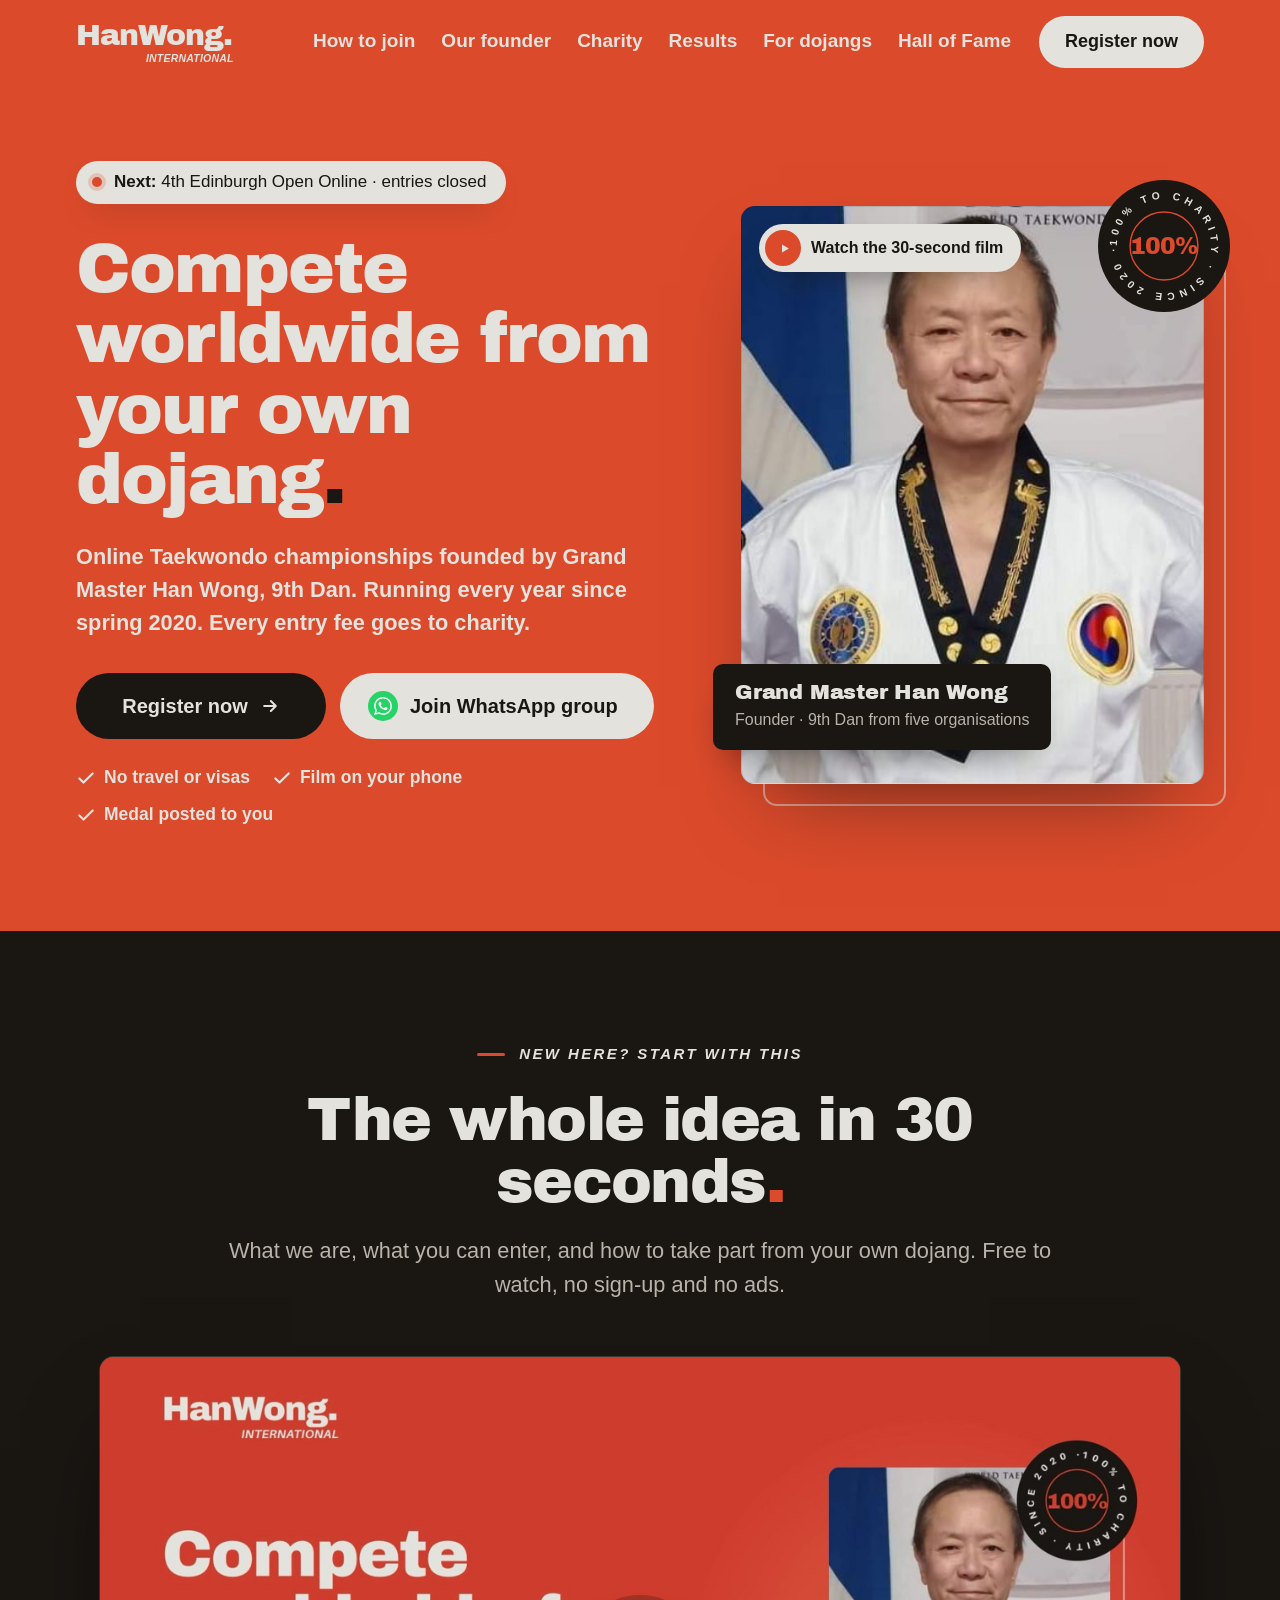
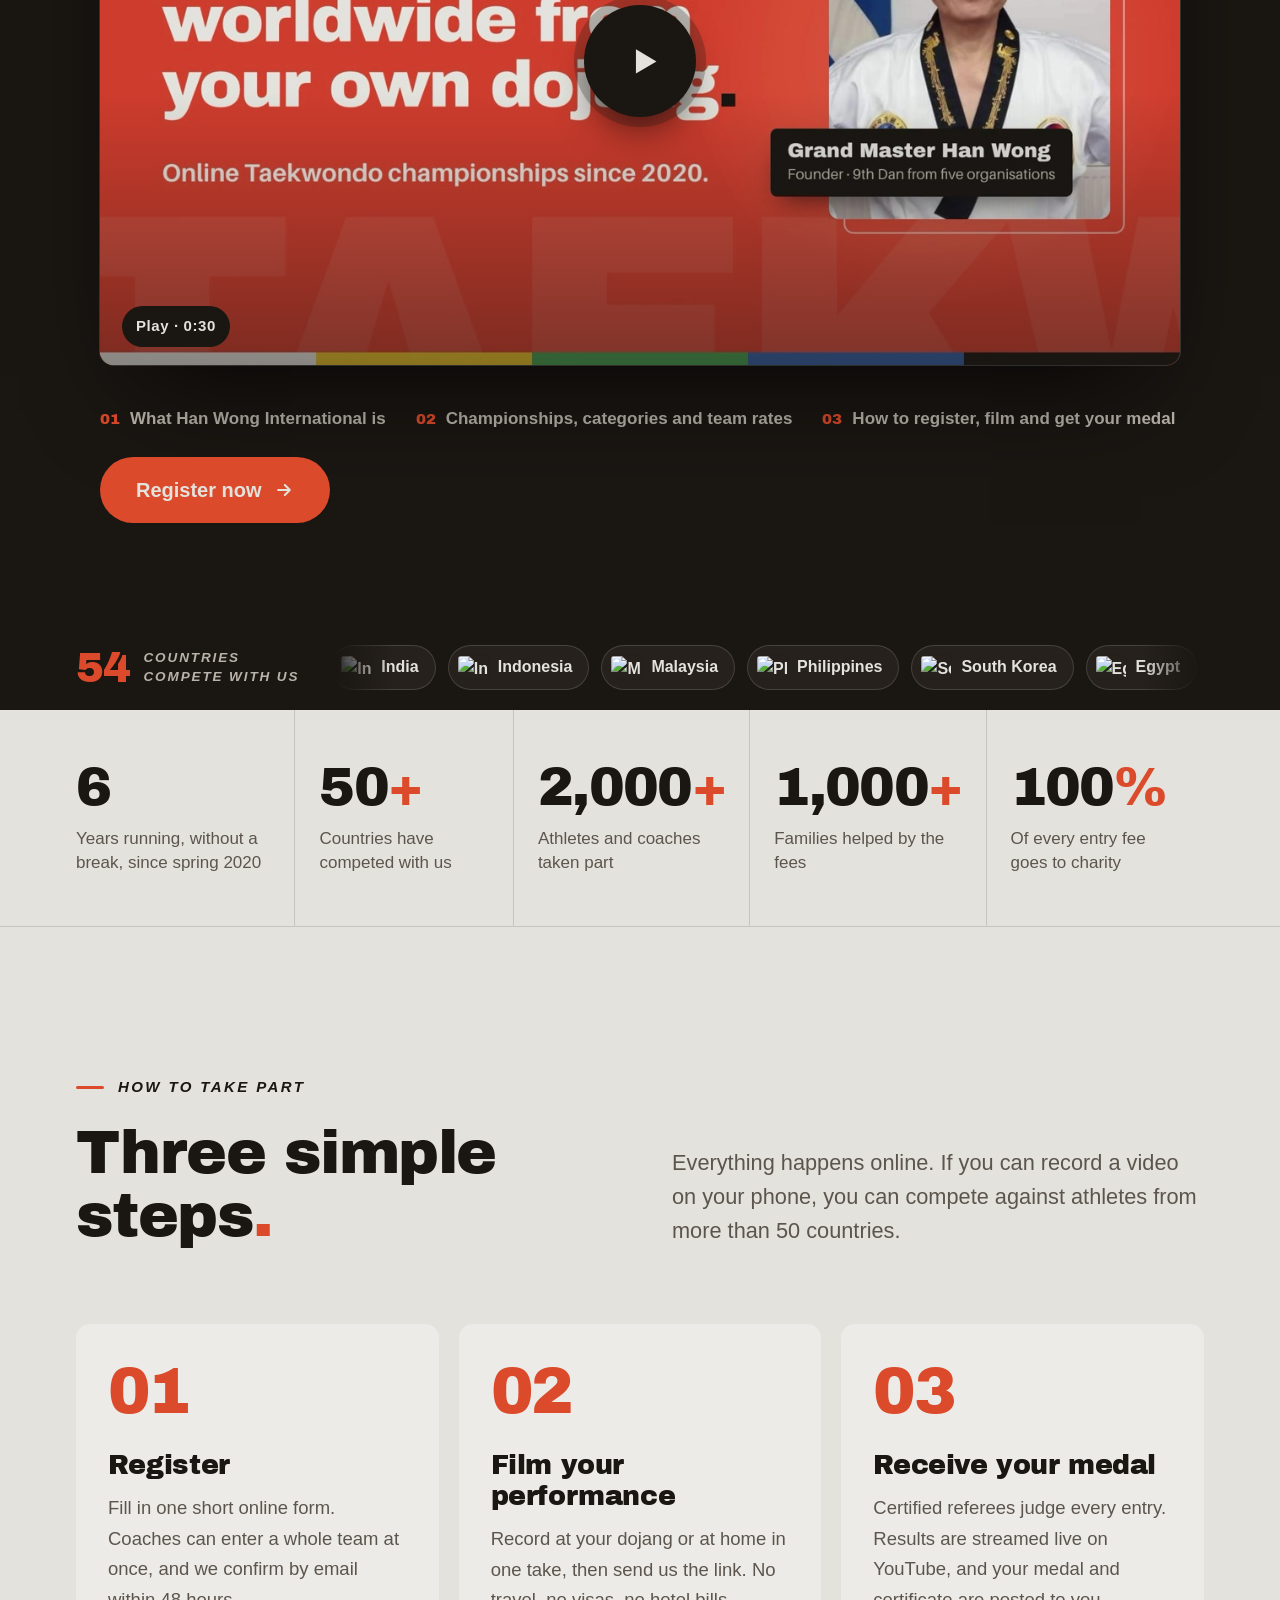
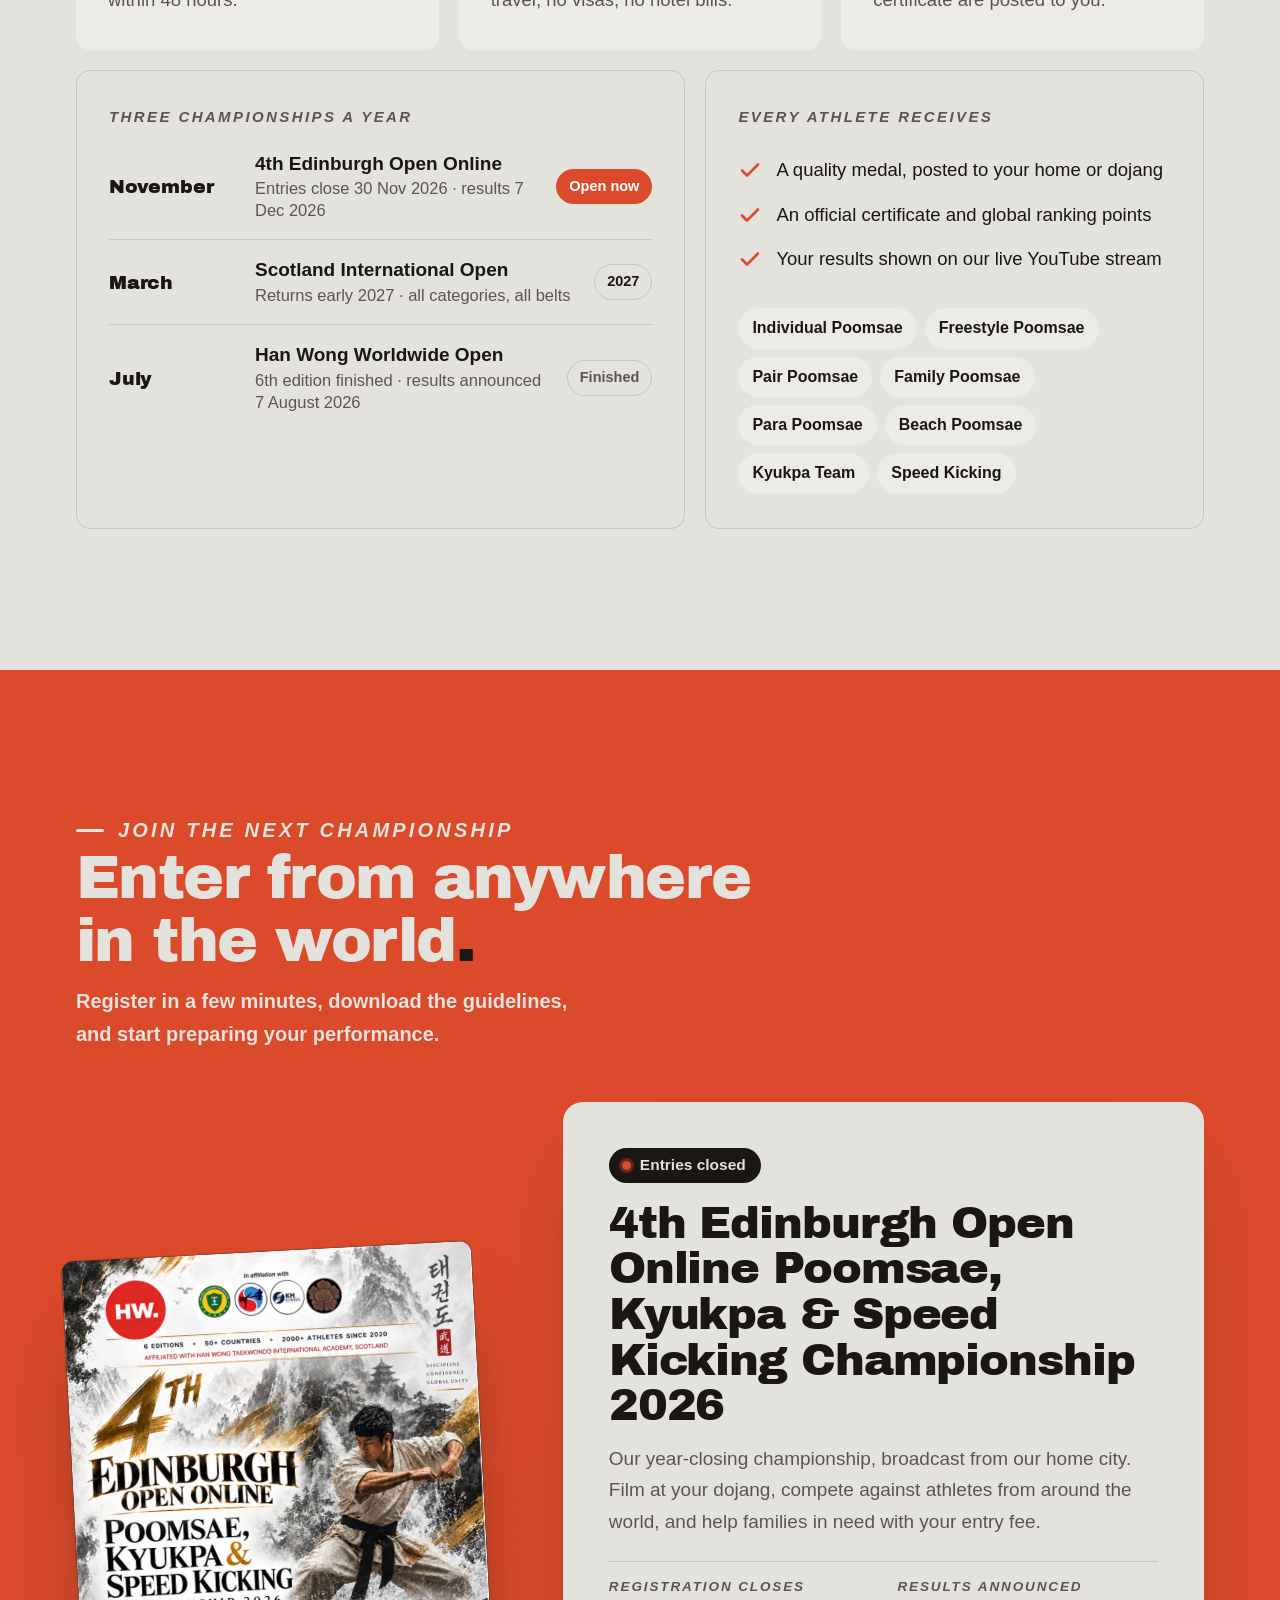
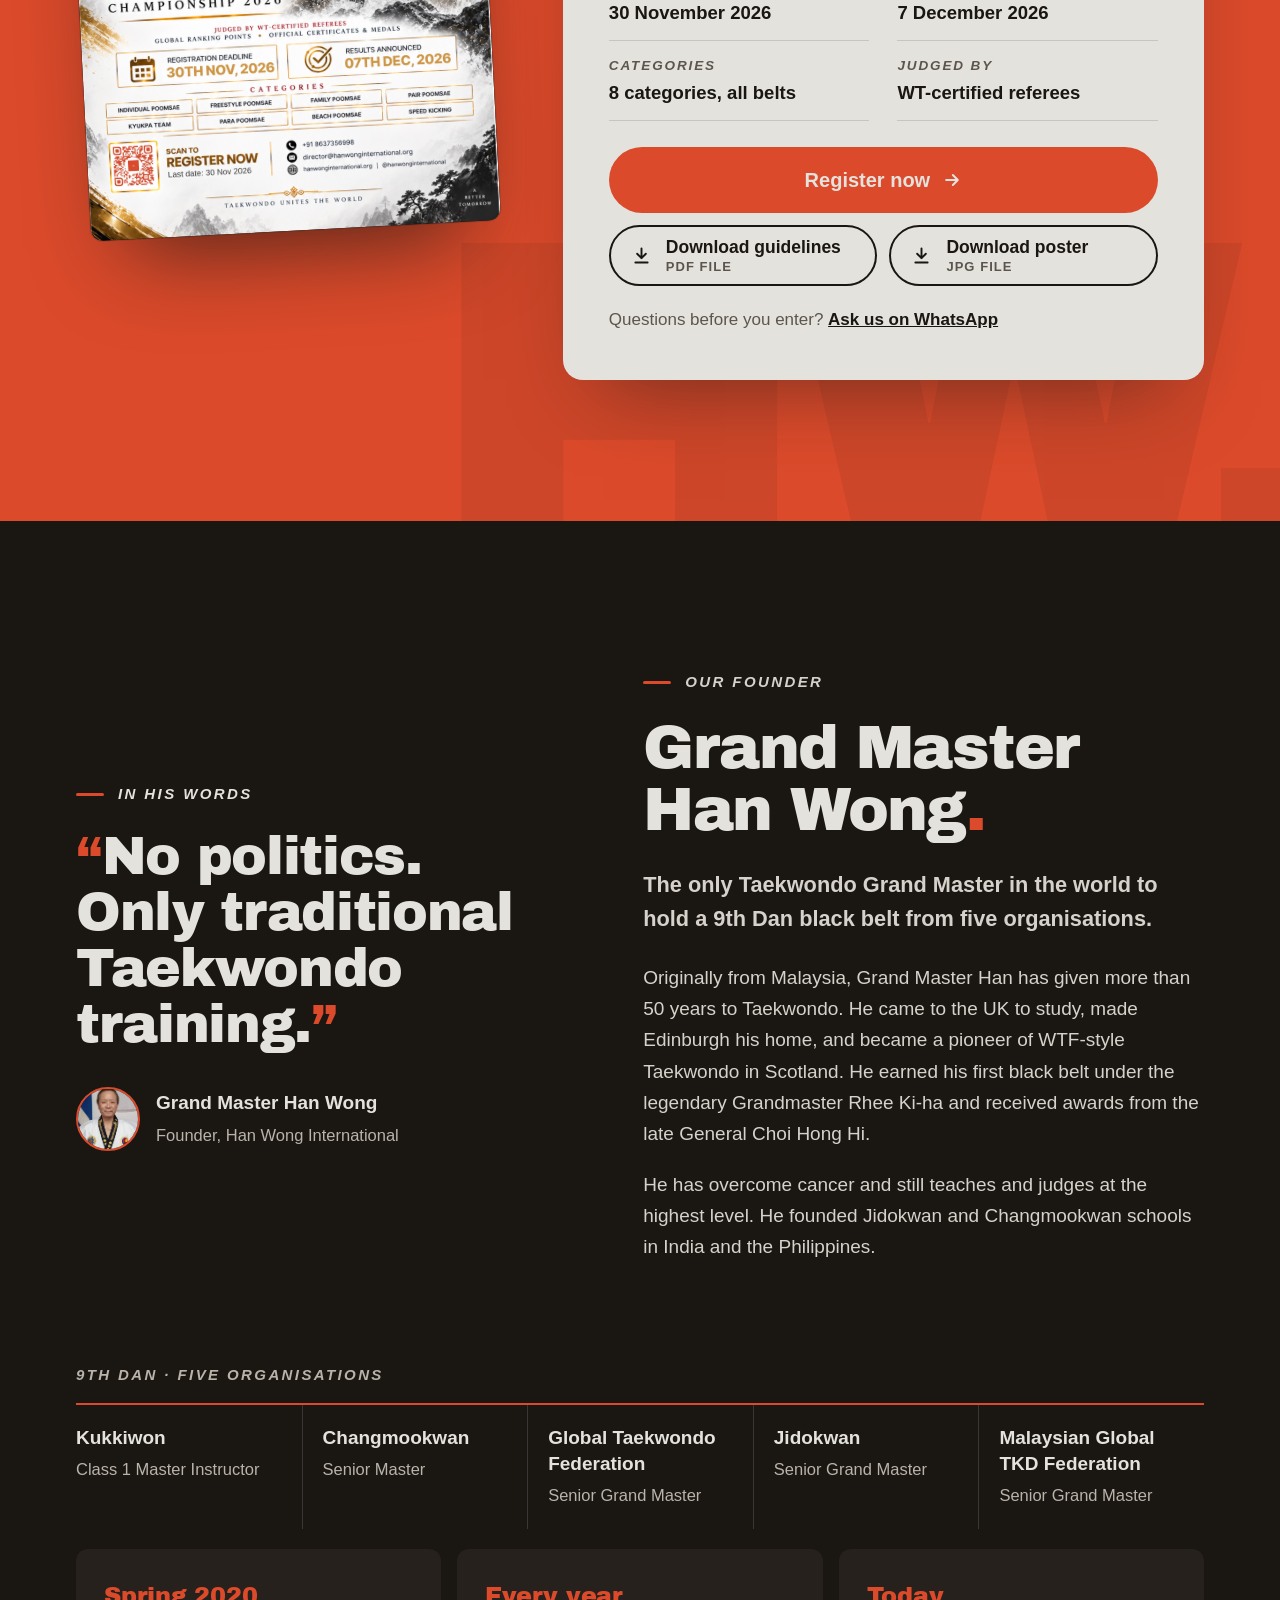
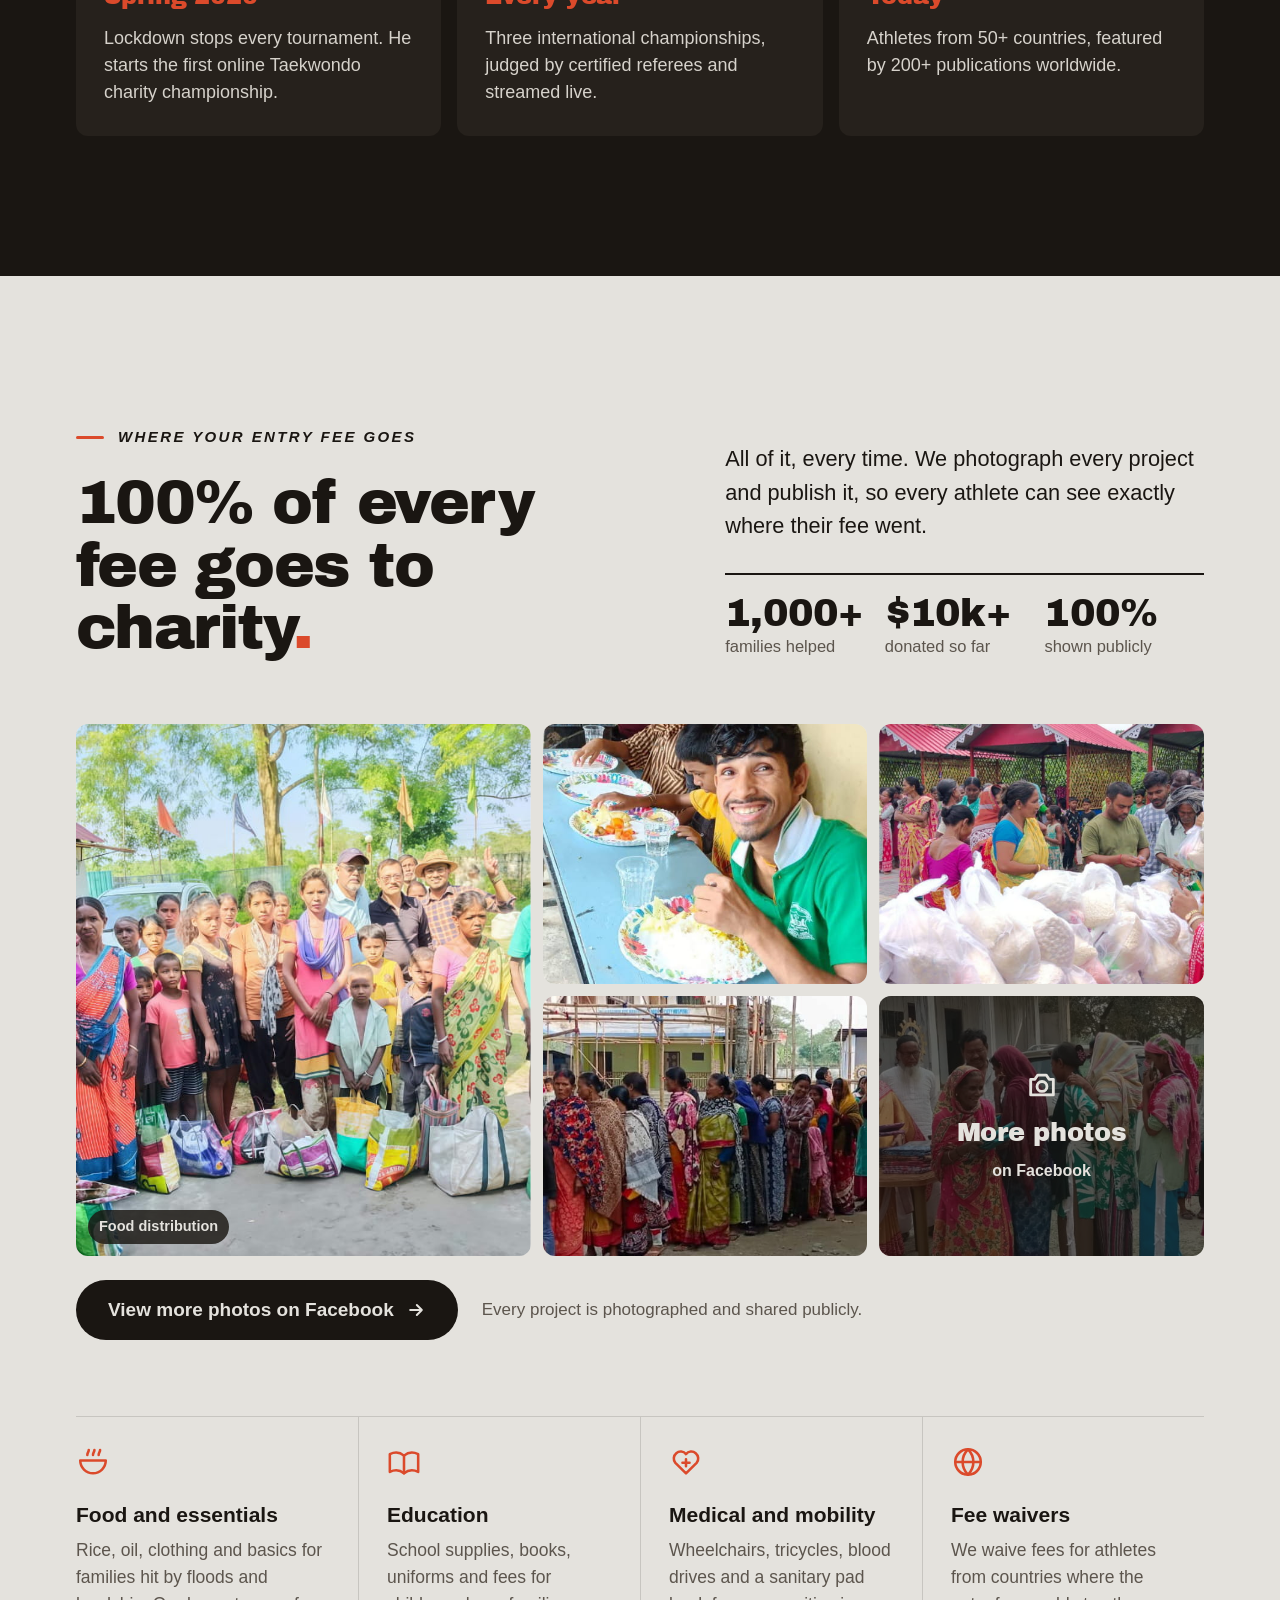
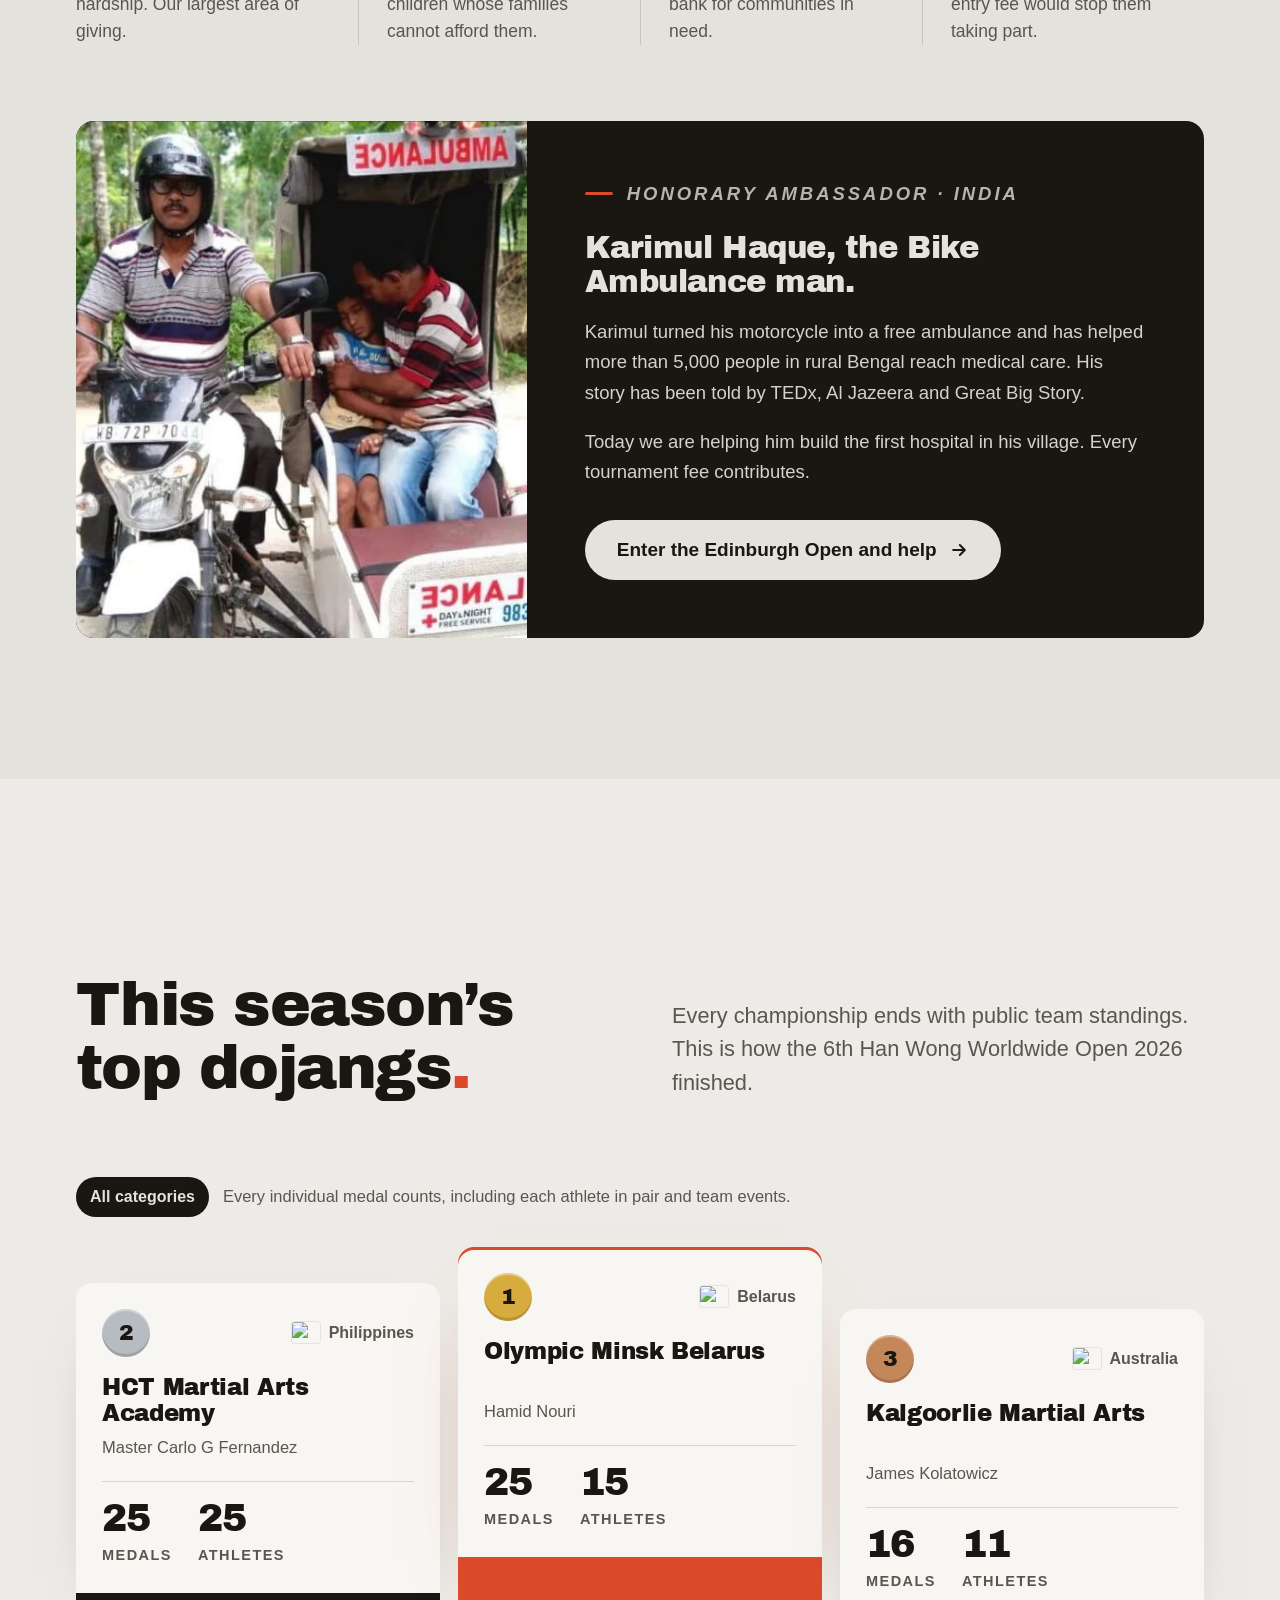
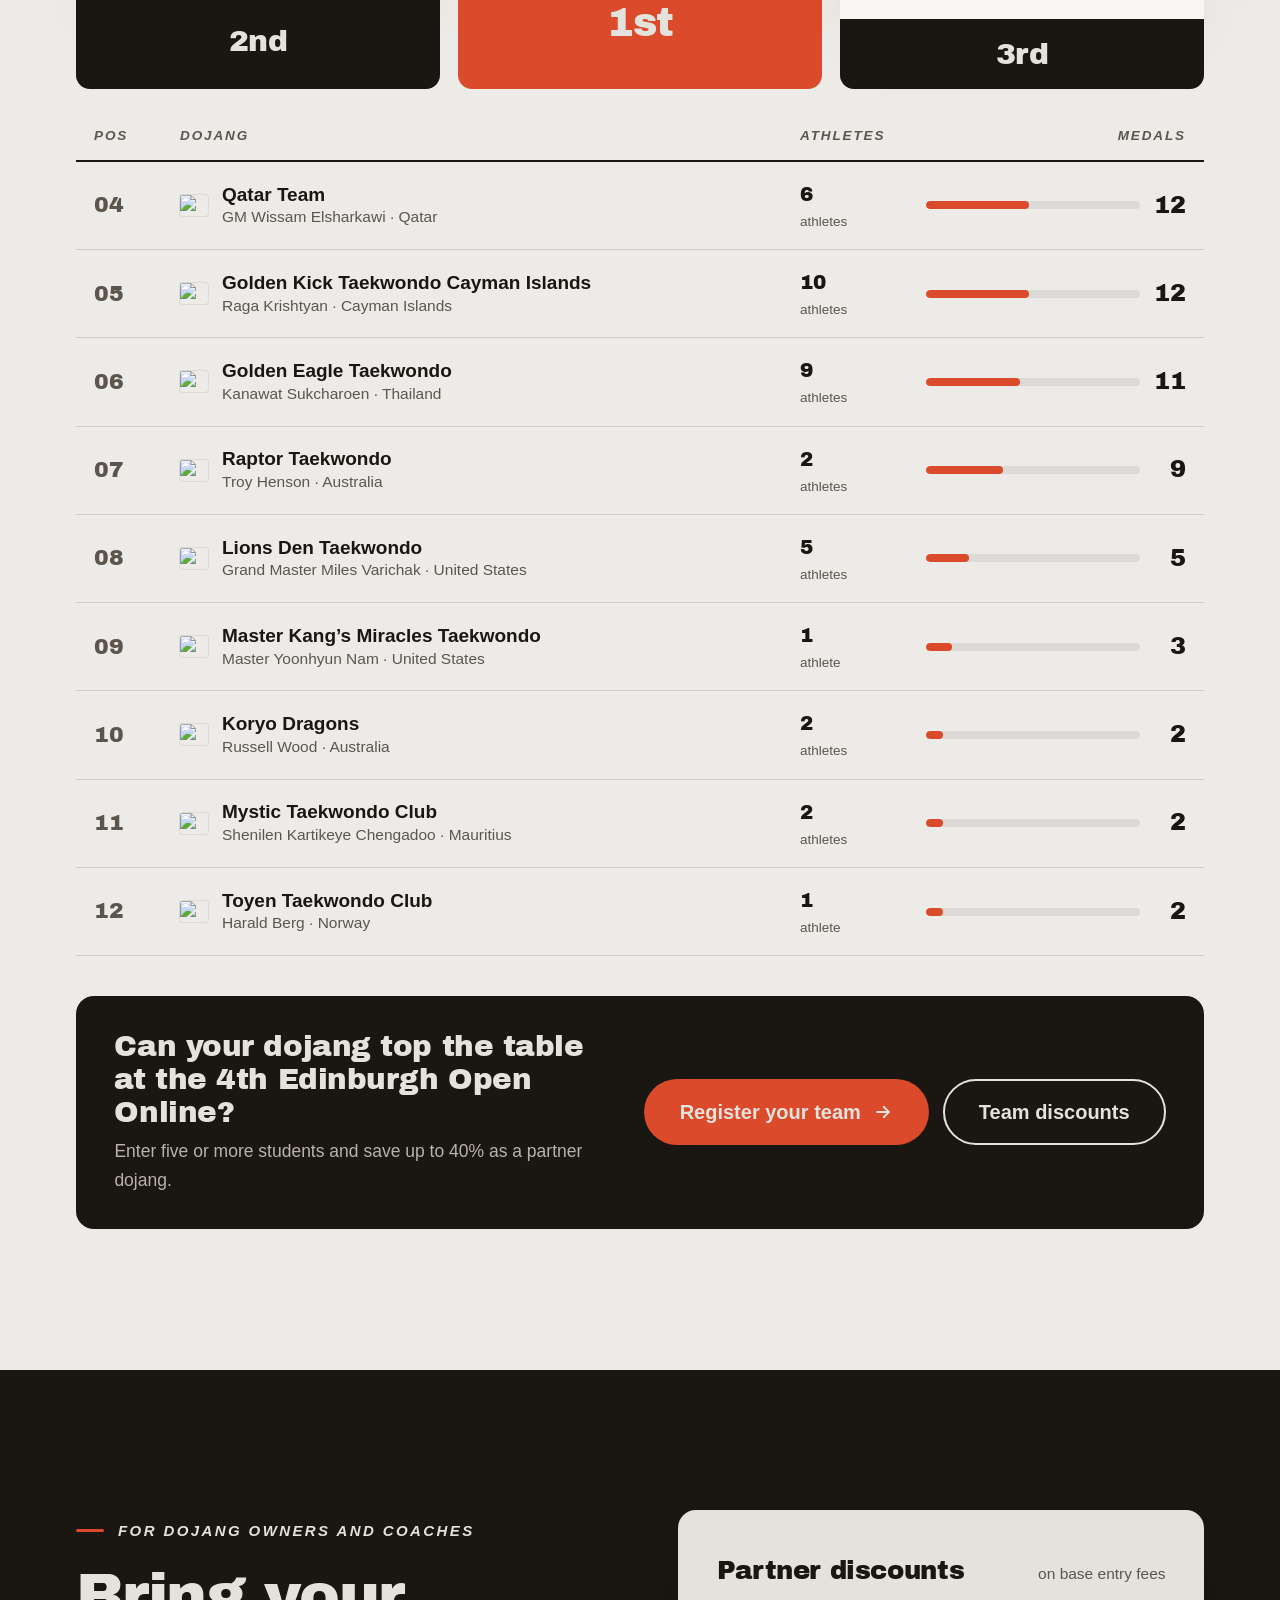
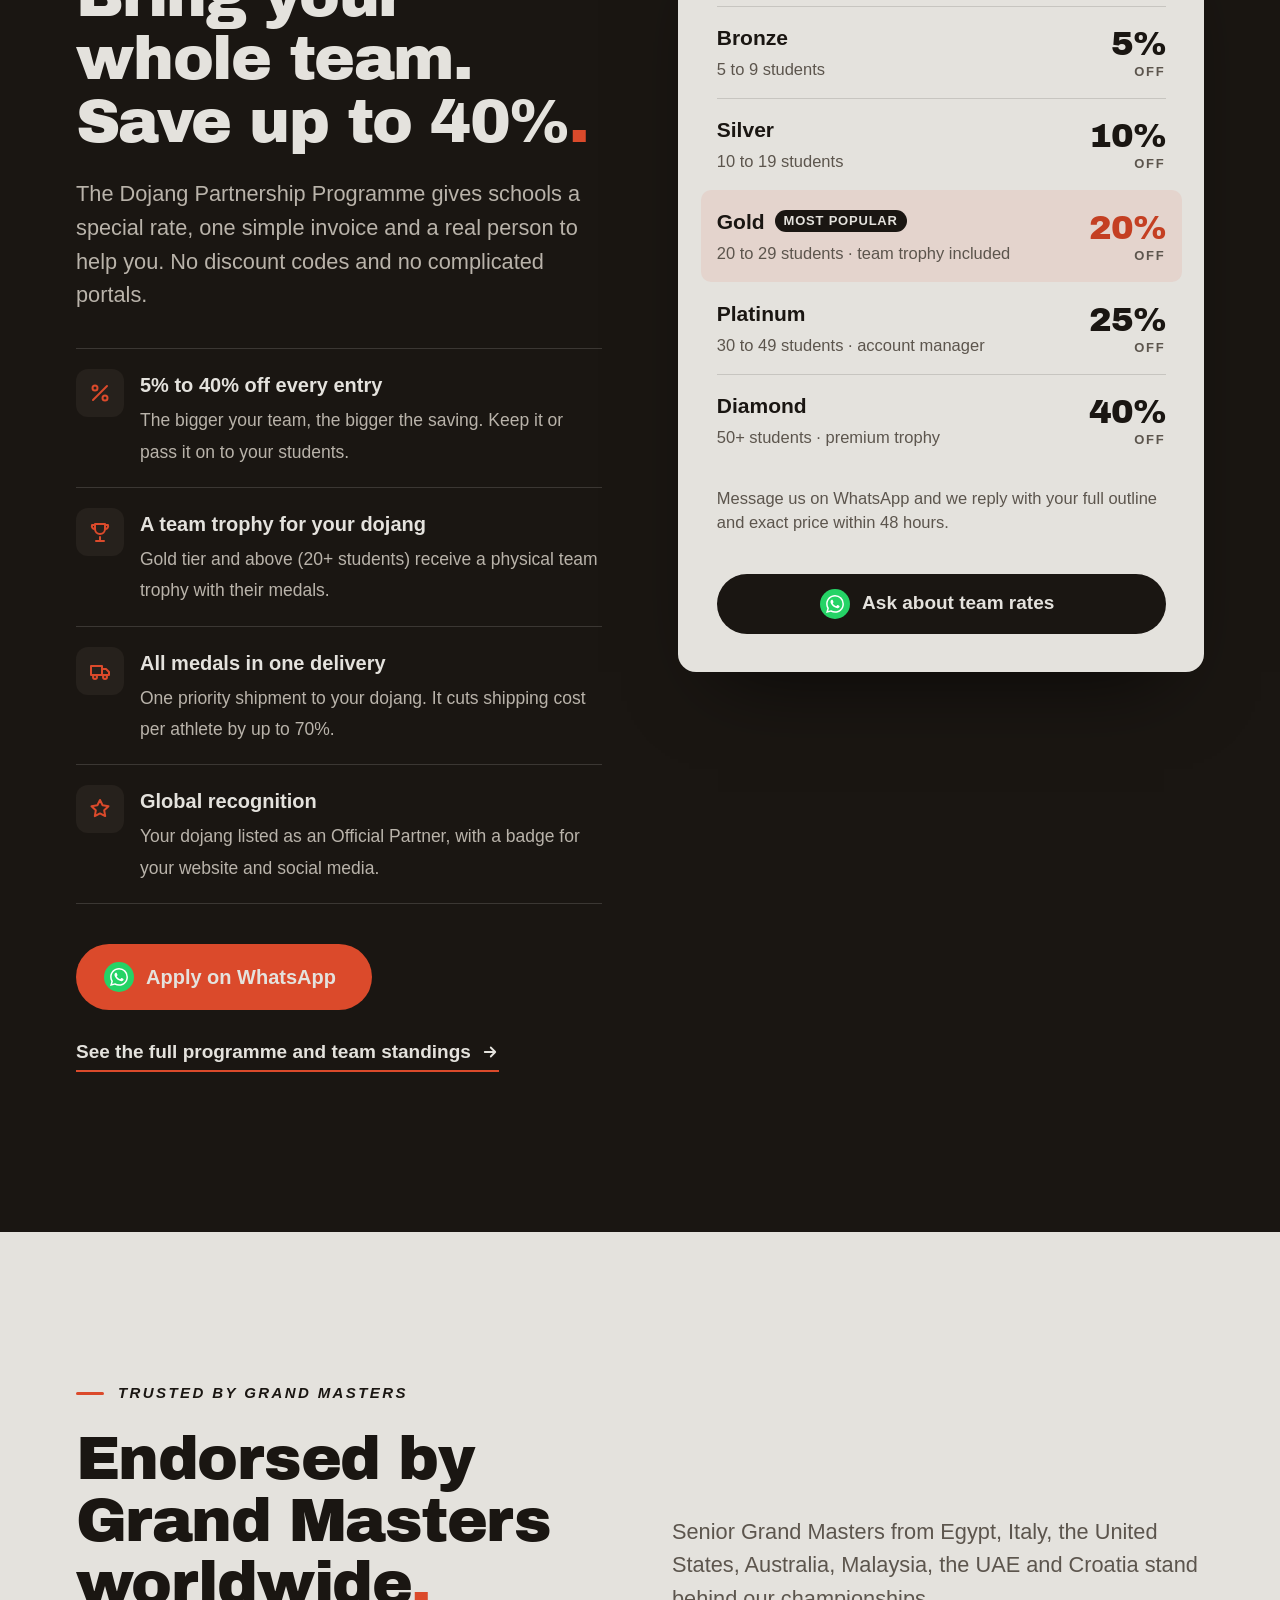
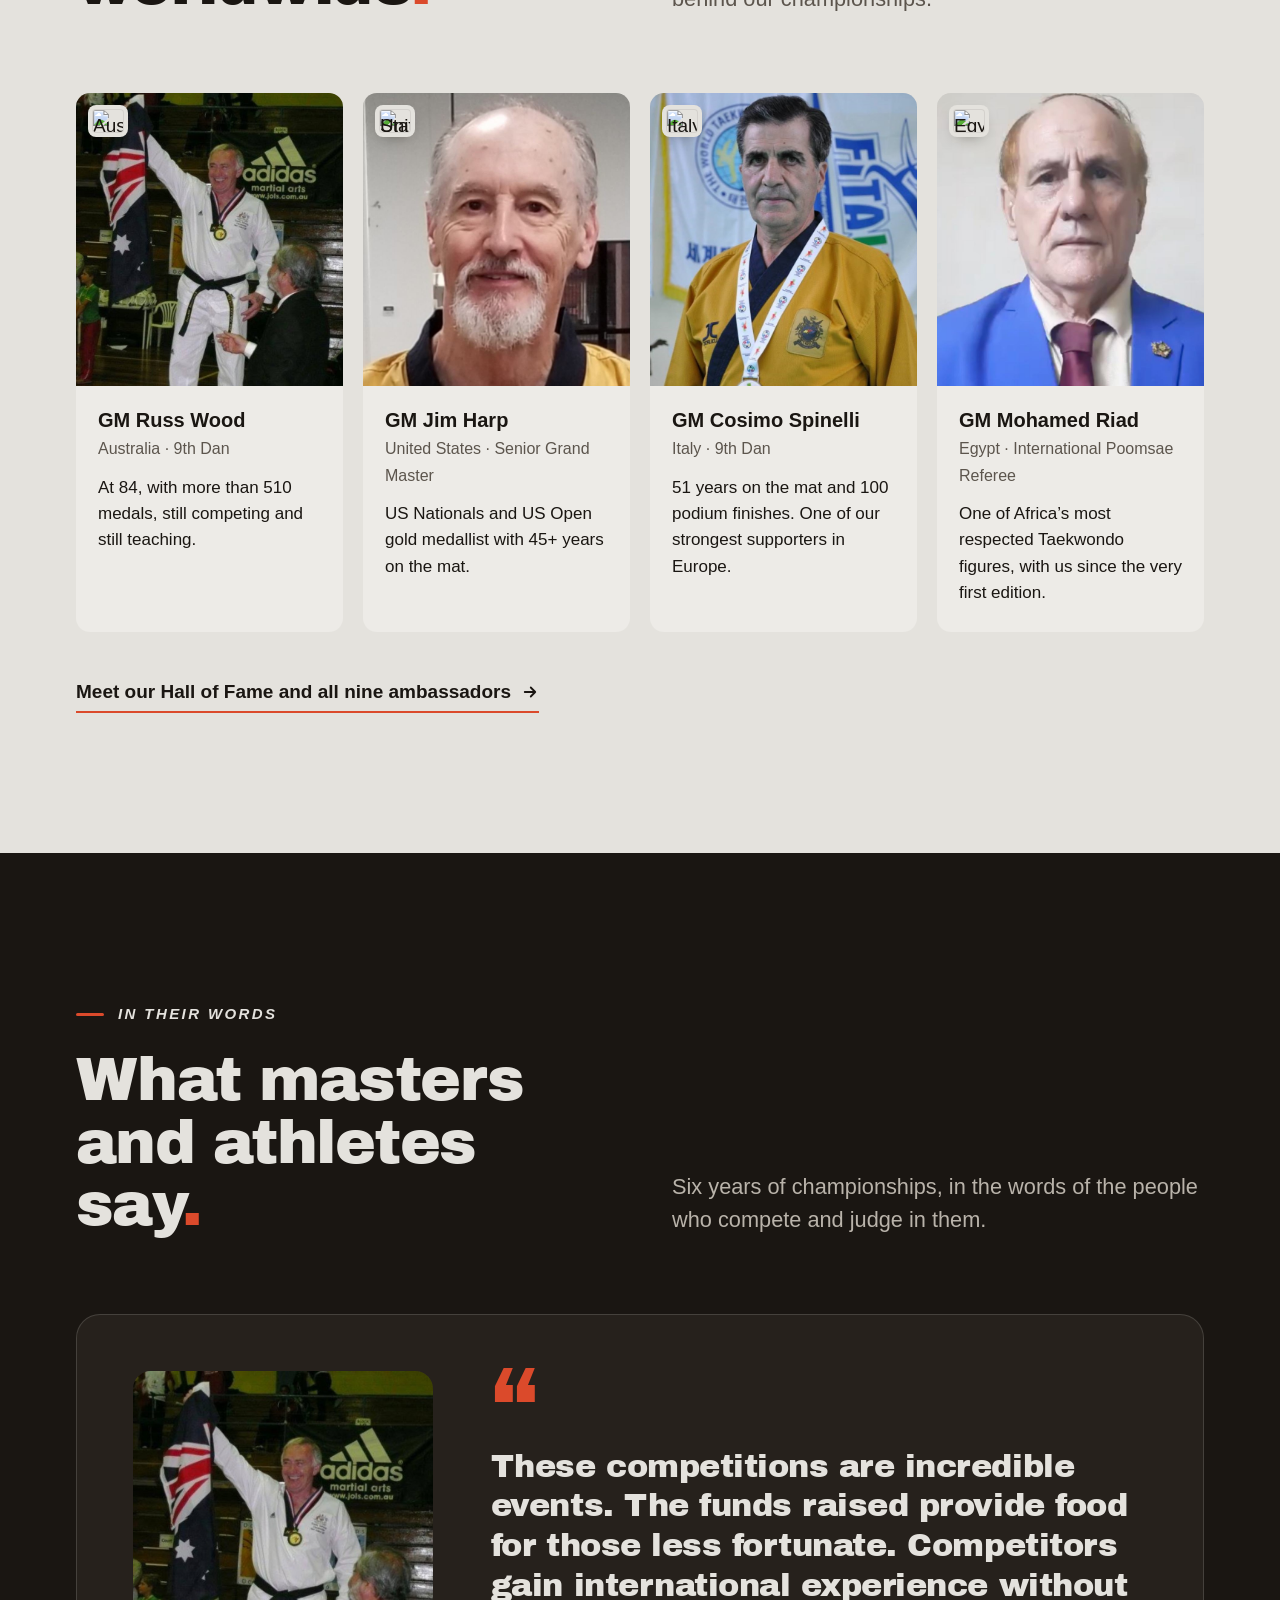
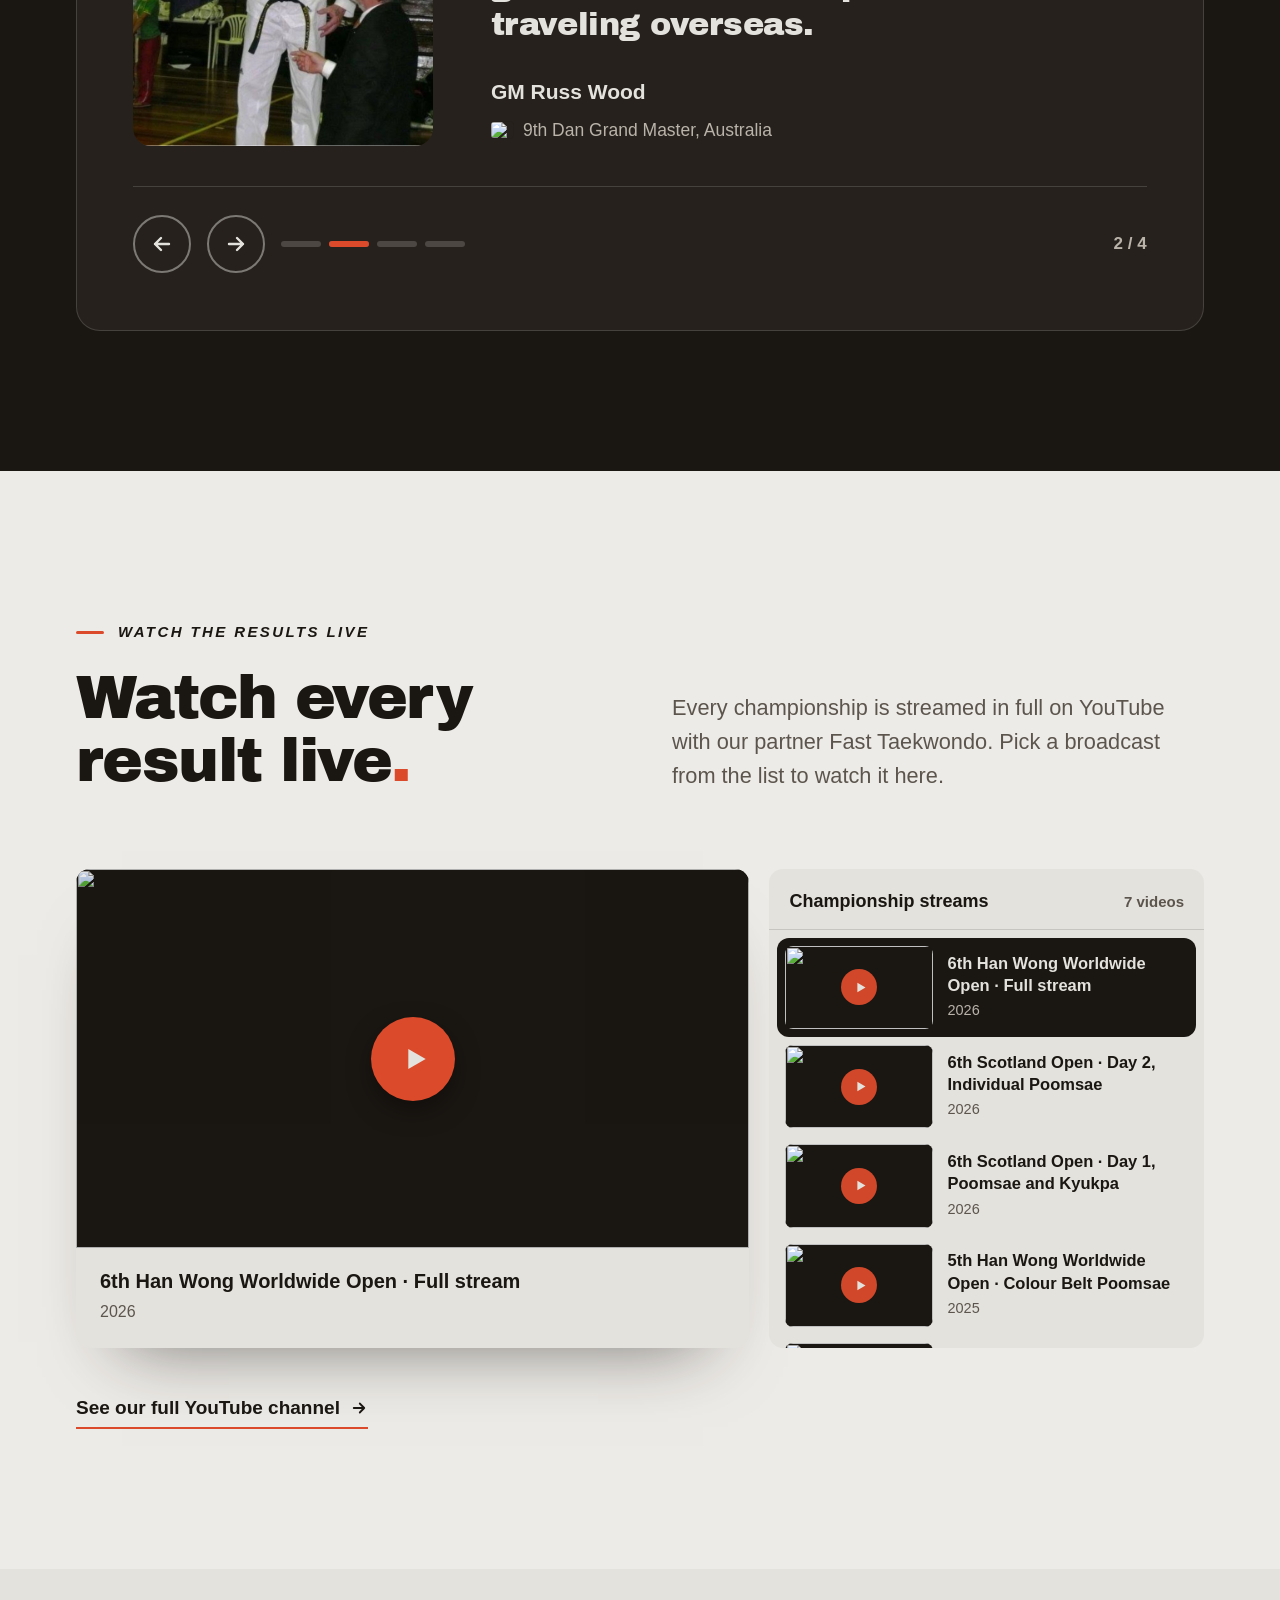
==== commit 8d1fe99f: "yes" ====
--- a/index.html
+++ b/index.html
@@ -82,6 +82,7 @@
     </button>
   </div>
   <nav class="mobile-nav" id="mobile-nav" aria-label="Mobile">
+    <a class="m-link" href="#film">Watch the 30-second film</a>
     <a class="m-link" href="#join">How to join</a>
     <a class="m-link" href="#event">Next championship</a>
     <a class="m-link" href="#founder">Our founder</a>
@@ -127,6 +128,7 @@
         <b>Grand Master Han Wong</b>
         <span>Founder · 9th Dan from five organisations</span>
       </figcaption>
+      <a class="film-link" href="#film" data-film-play><span class="film-link-ico" aria-hidden="true"><svg viewBox="0 0 24 24"><path d="M8 5.5v13l11-6.5z"/></svg></span><span class="fl-long">Watch the 30-second film</span><span class="fl-short" aria-hidden="true">Watch · 0:30</span></a>
       <div class="seal" aria-hidden="true">
         <svg viewBox="0 0 140 140">
           <defs><path id="sealPath" d="M70,70 m-50,0 a50,50 0 1,1 100,0 a50,50 0 1,1 -100,0"/></defs>
@@ -137,6 +139,32 @@
         </svg>
       </div>
     </figure>
+  </div>
+</section>
+
+<!-- ============ INTRO FILM ============ -->
+<section class="film-band section-ink on-dark" id="film" aria-labelledby="film-title">
+  <div class="wrap">
+    <div class="film-head">
+      <p class="eyebrow" data-reveal>New here? Start with this</p>
+      <h2 class="h2" id="film-title" data-reveal style="--d:80ms">The whole idea in 30 seconds<span class="dot">.</span></h2>
+      <p class="lead muted" data-reveal style="--d:160ms">What we are, what you can enter, and how to take part from your own dojang. Free to watch, no sign-up and no ads.</p>
+    </div>
+    <div class="film" data-reveal style="--d:200ms">
+      <video id="film-video" controls playsinline preload="metadata" poster="assets/video/hwi-in-30-seconds.jpg" width="1920" height="1080" aria-label="Han Wong International explained in 30 seconds">
+        <source src="assets/video/hwi-in-30-seconds.mp4" type="video/mp4">
+        <a href="assets/video/hwi-in-30-seconds.mp4">Download the 30-second film</a>
+      </video>
+      <button class="film-play" type="button" hidden aria-label="Play the 30-second film"><span class="film-play-btn"><svg viewBox="0 0 24 24" aria-hidden="true"><path d="M8 5.5v13l11-6.5z"/></svg></span><span class="film-play-lbl">Play · 0:30</span></button>
+    </div>
+    <div class="film-foot" data-reveal style="--d:120ms">
+      <ul class="film-points">
+        <li><b>01</b>What Han Wong International is</li>
+        <li><b>02</b>Championships, categories and team rates</li>
+        <li><b>03</b>How to register, film and get your medal</li>
+      </ul>
+      <a class="btn btn-orange btn-lg" data-register href="https://forms.gle/heDtq8czy6ZpUTfZ8" target="_blank" rel="noopener"><span class="lbl">Register now</span><svg class="arrow" aria-hidden="true"><use href="#i-arrow"/></svg></a>
+    </div>
   </div>
 </section>
 
--- a/assets/site.css
+++ b/assets/site.css
@@ -195,6 +195,46 @@
   .hero-portrait::before { inset: 14px -14px -14px 14px; }
   .next-pill { font-size: 16px; padding: 10px 16px 10px 14px; border-radius: 16px; }
   .hero-ctas .btn { width: 100%; min-width: 0; }
+}
+
+/* ---------- Intro film (the 30-second explainer under the hero) ---------- */
+/* "Watch the 30-second film" chip on the founder portrait, so it shows on first load */
+.film-link { position: absolute; left: 18px; top: 18px; display: inline-flex; align-items: center; gap: 10px; padding: 6px 18px 6px 6px; border-radius: 999px; background: var(--cream); color: var(--ink); text-decoration: none; font-size: 16px; font-weight: 800; line-height: 1.2; box-shadow: 0 14px 30px -14px rgba(26,22,18,.6); transition: transform .15s ease; }
+.film-link:hover { transform: translateY(-1px); }
+.film-link-ico { flex: none; width: 36px; height: 36px; border-radius: 50%; background: var(--orange); display: grid; place-items: center; }
+.film-link-ico svg { width: 15px; height: 15px; fill: var(--cream); margin-left: 3px; }
+.fl-short { display: none; }
+@media (max-width: 560px) {
+  .film-link { left: 12px; top: 12px; font-size: 15px; padding-right: 14px; }
+  .film-link-ico { width: 30px; height: 30px; }
+  .fl-long { position: absolute; width: 1px; height: 1px; overflow: hidden; clip: rect(0 0 0 0); white-space: nowrap; }
+  .fl-short { display: inline; }
+}
+
+.film-band { padding: clamp(64px, 8vw, 110px) 0; }
+.film-head { text-align: center; margin: 0 auto clamp(36px, 4.5vw, 56px); max-width: 860px; }
+.film-head .h2 { max-width: none; margin: 0 auto 20px; }
+.film-head .lead { margin: 0 auto; }
+.film { position: relative; max-width: 1080px; margin: 0 auto; aspect-ratio: 16 / 9; border-radius: var(--radius); overflow: hidden; background: var(--orange); box-shadow: 0 0 0 1px var(--line-light), 0 50px 100px -40px rgba(0,0,0,.8); }
+.film video { display: block; width: 100%; height: 100%; object-fit: cover; background: var(--ink); }
+.film-play { position: absolute; inset: 0; width: 100%; border: 0; padding: 0; background: linear-gradient(to top, rgba(26,22,18,.45), rgba(26,22,18,0) 45%); color: var(--cream); display: grid; place-items: center; cursor: pointer; }
+.film-play[hidden] { display: none; }
+.film-play-btn { width: clamp(76px, 9vw, 112px); height: clamp(76px, 9vw, 112px); border-radius: 50%; background: var(--ink); display: grid; place-items: center; box-shadow: 0 0 0 10px rgba(26,22,18,.25), 0 20px 40px -12px rgba(0,0,0,.7); transition: transform .2s var(--ease), background-color .2s ease; }
+.film-play-btn svg { width: 40%; height: 40%; fill: var(--cream); margin-left: 6%; }
+.film-play:hover .film-play-btn, .film-play:focus-visible .film-play-btn { transform: scale(1.07); background: var(--ink-3); }
+.film-play:focus-visible { outline: 3px solid var(--cream); outline-offset: -6px; border-radius: var(--radius); }
+.film-play-lbl { position: absolute; left: 22px; bottom: 18px; background: var(--ink); padding: 8px 14px; border-radius: 999px; font-size: 15px; font-weight: 800; letter-spacing: .04em; }
+.film-foot { max-width: 1080px; margin: clamp(28px, 3.5vw, 40px) auto 0; display: flex; align-items: center; justify-content: space-between; gap: 24px 40px; flex-wrap: wrap; }
+.film-points { list-style: none; margin: 0; padding: 0; display: flex; flex-wrap: wrap; gap: 10px 30px; font-size: 17px; font-weight: 600; color: var(--cream-muted); }
+.film-points li { display: inline-flex; align-items: baseline; gap: 10px; }
+.film-points b { font-family: var(--display); font-weight: 400; color: var(--orange); font-size: 15px; }
+@media (max-width: 760px) {
+  .film-head { text-align: left; }
+  .film-head .h2, .film-head .lead { margin-left: 0; }
+  .film { border-radius: 10px; }
+  .film-play-lbl { left: 12px; bottom: 10px; font-size: 13px; padding: 6px 11px; }
+  .film-points { flex-direction: column; }
+  .film-foot .btn { width: 100%; }
 }
 
 /* ---------- Trust stats ---------- */
@@ -808,6 +848,7 @@
   .hero-copy > :nth-child(3) { animation-delay: .3s; }
   .hero-copy > :nth-child(4) { animation-delay: .42s; }
   .hero-copy > :nth-child(5) { animation-delay: .54s; }
+  .film-link { animation: rise .9s var(--ease) .6s both; }
   .hero-portrait { animation: portraitIn 1.3s var(--ease) .1s both; }
   .portrait-cap { animation: rise .9s var(--ease) .75s both; }
   .seal { animation: sealIn 1s var(--ease) .9s both; }
